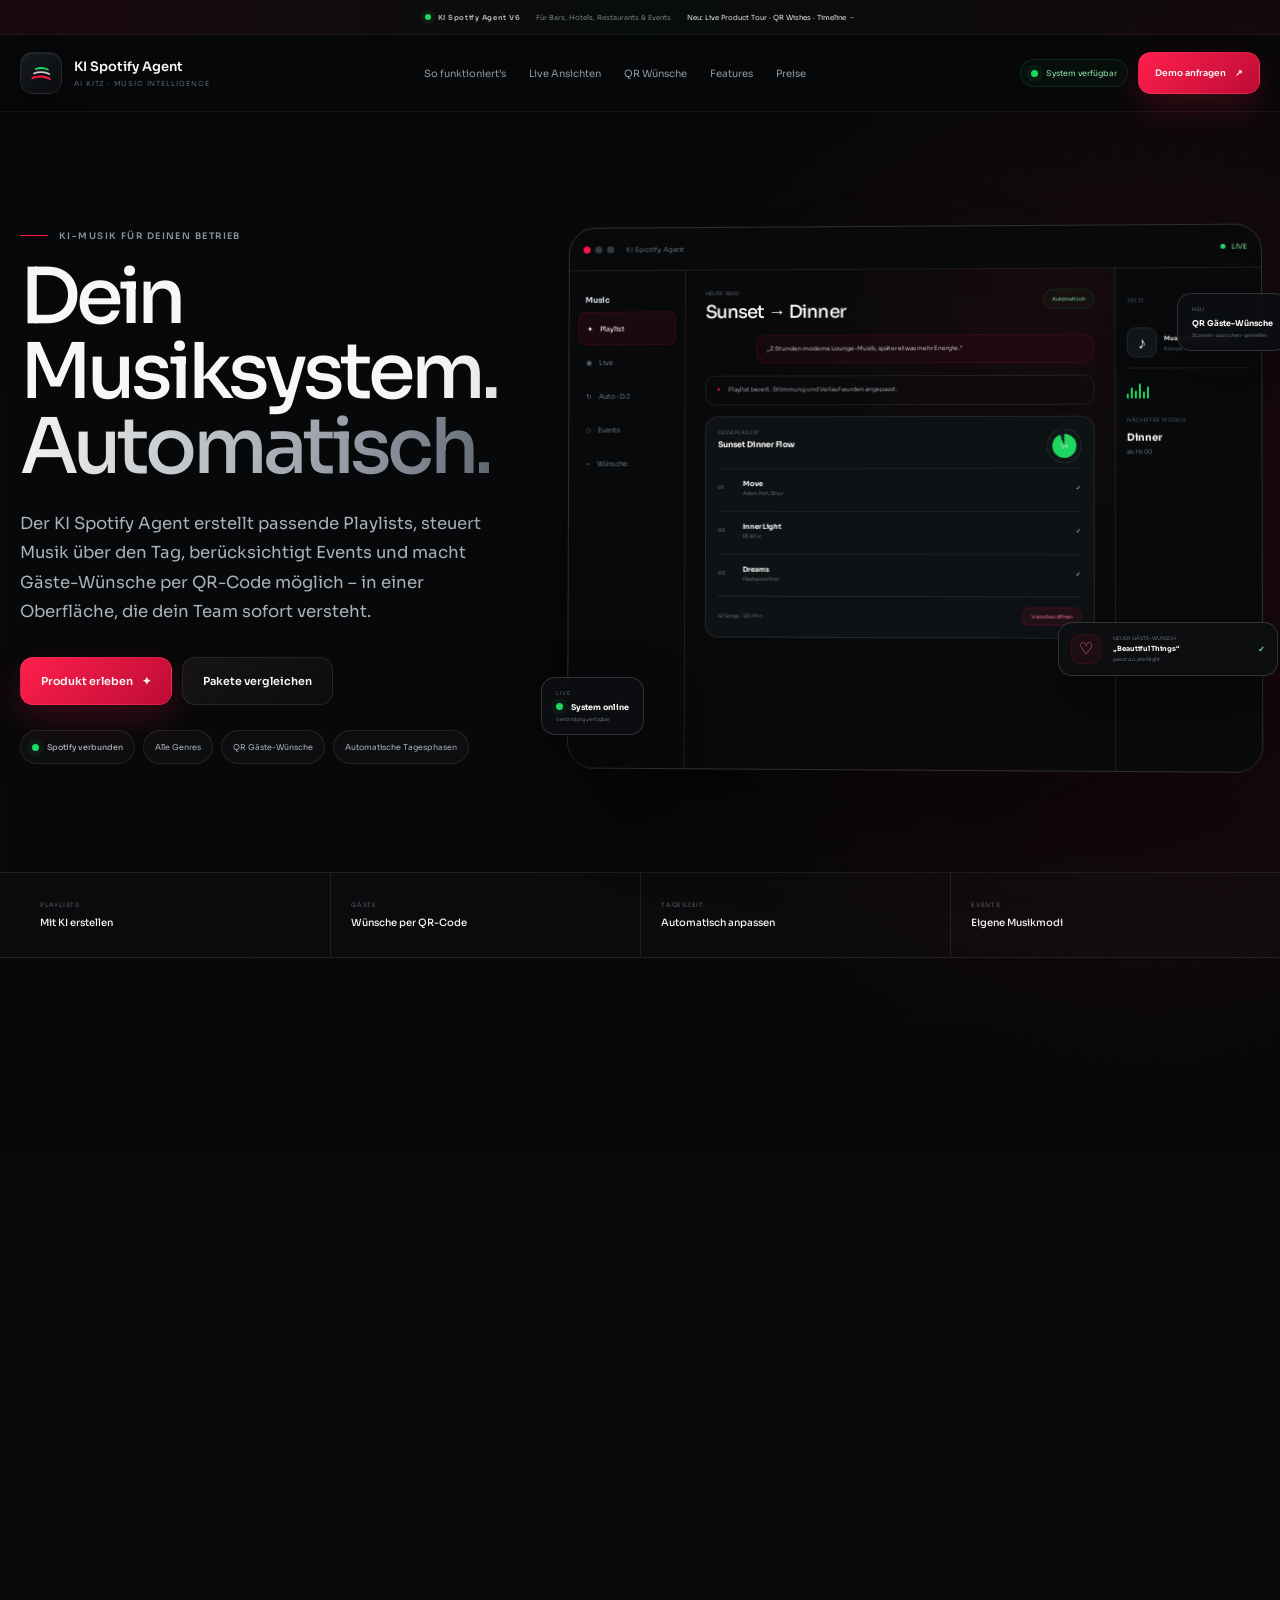
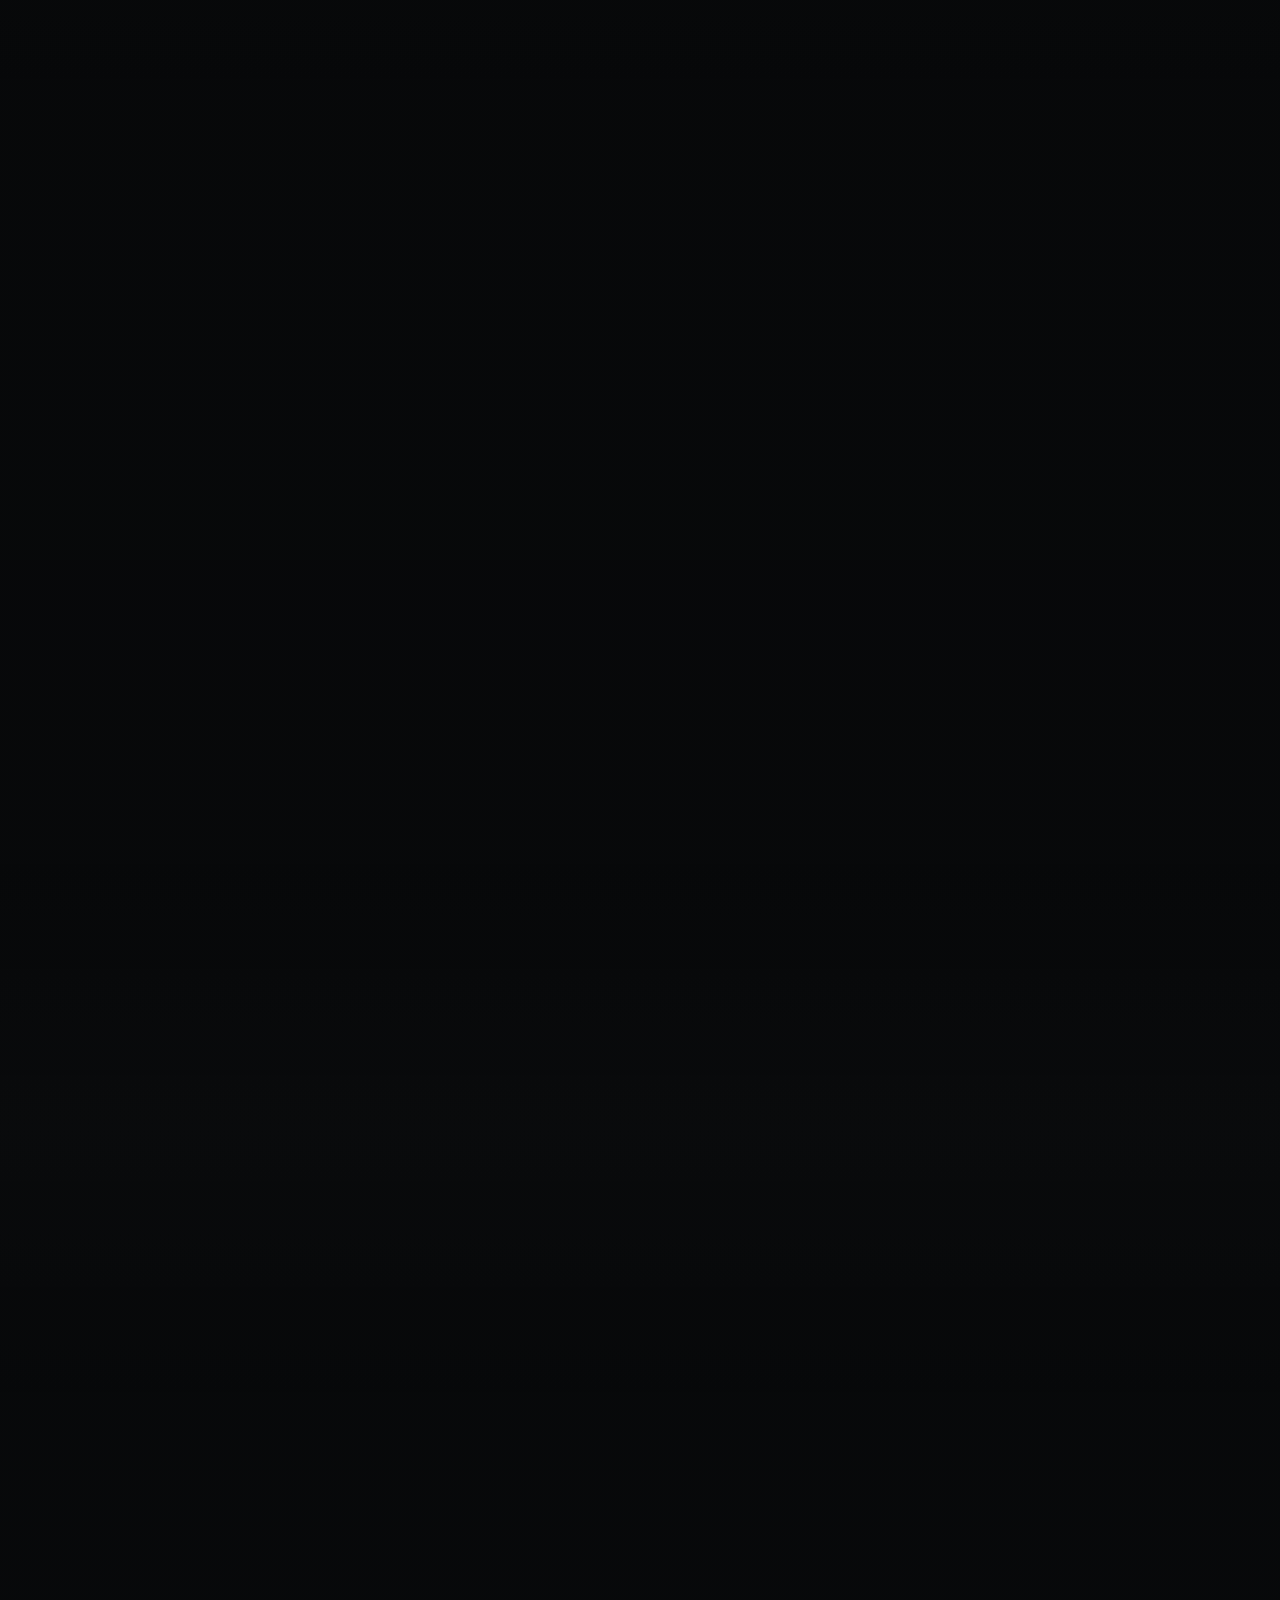
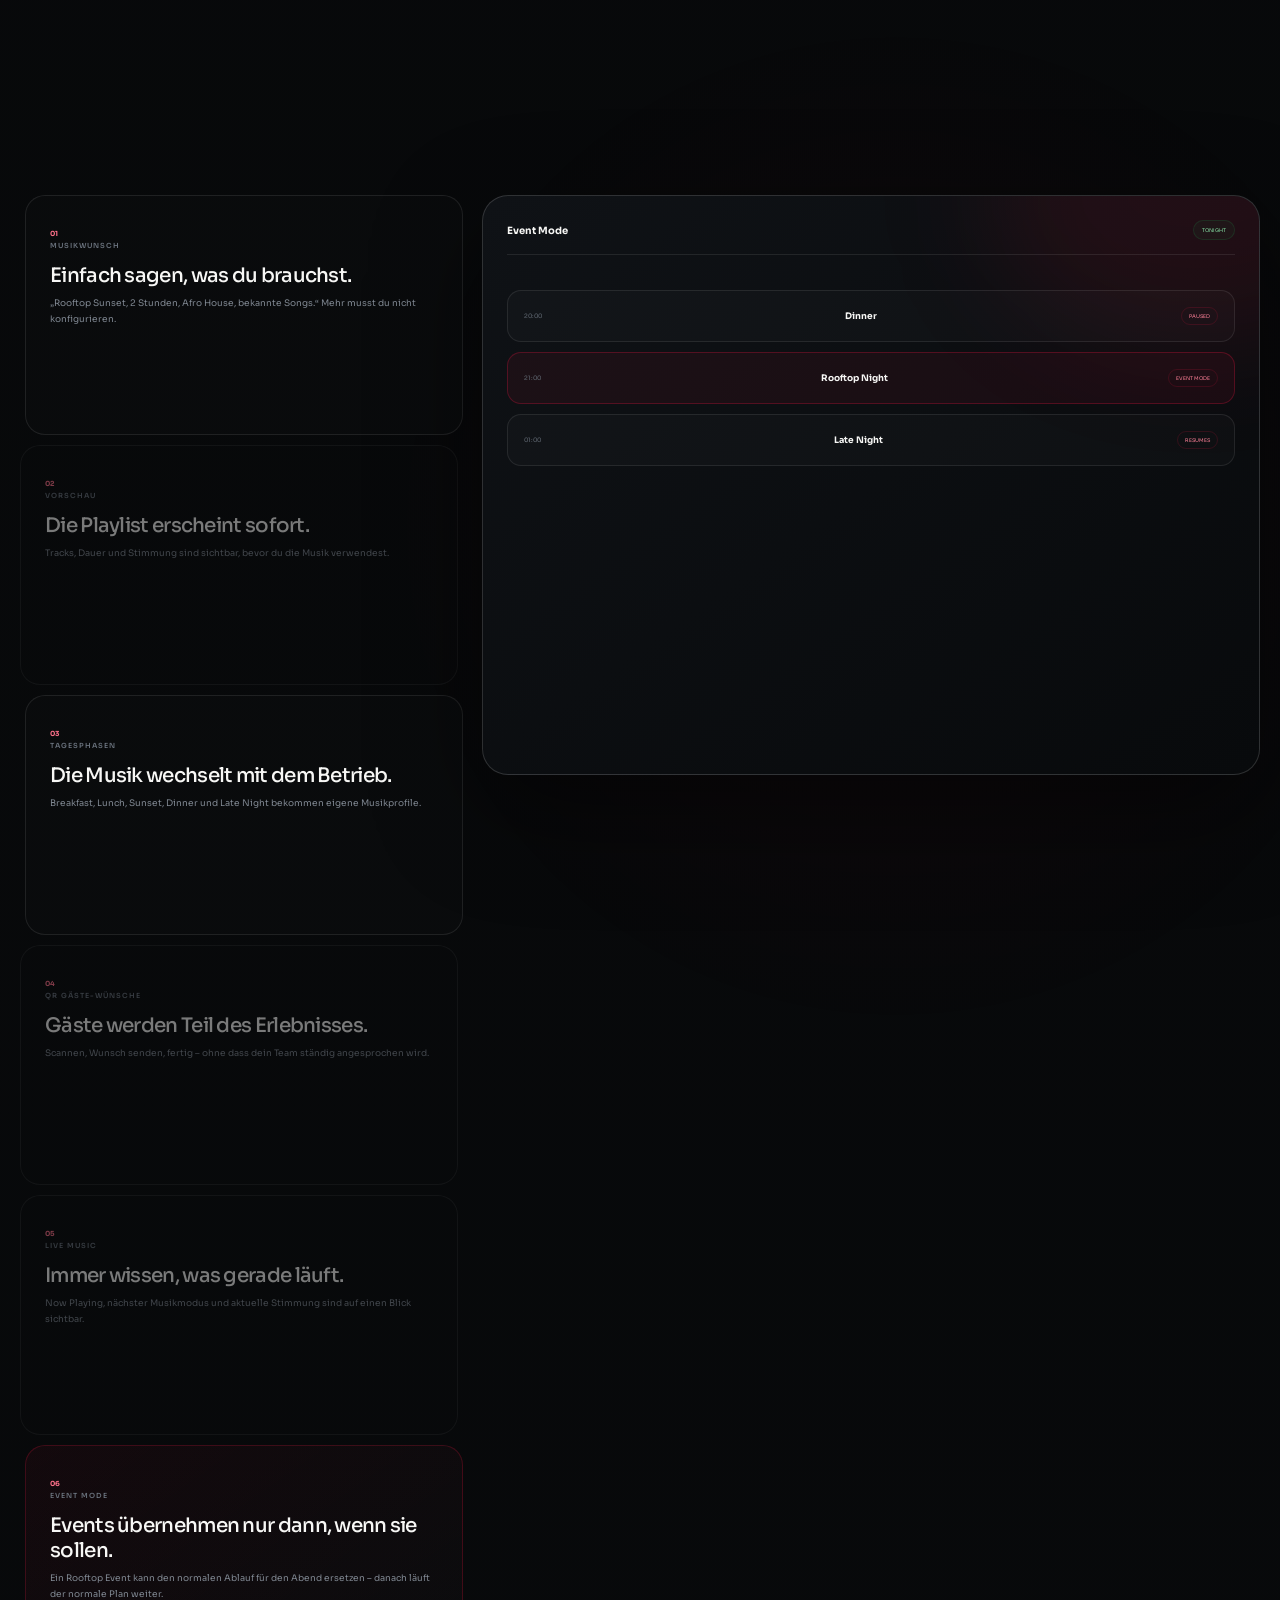
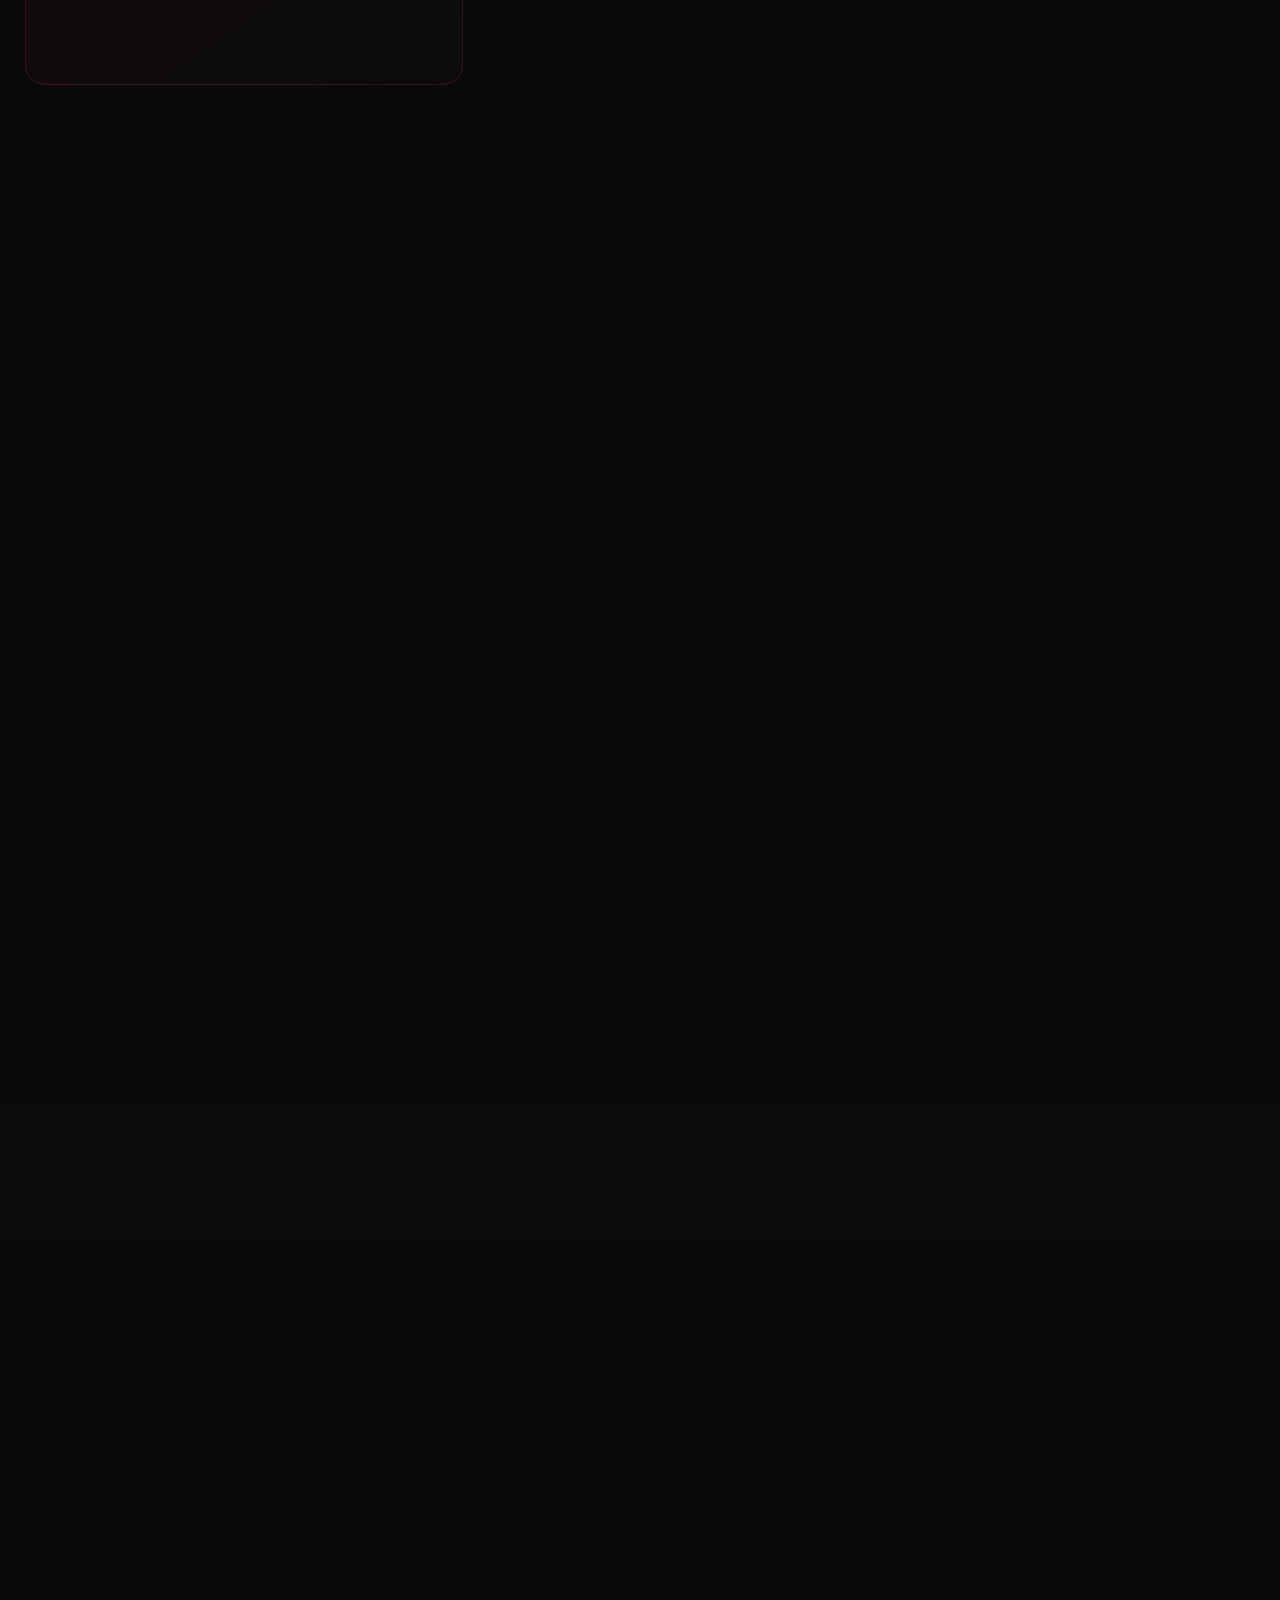
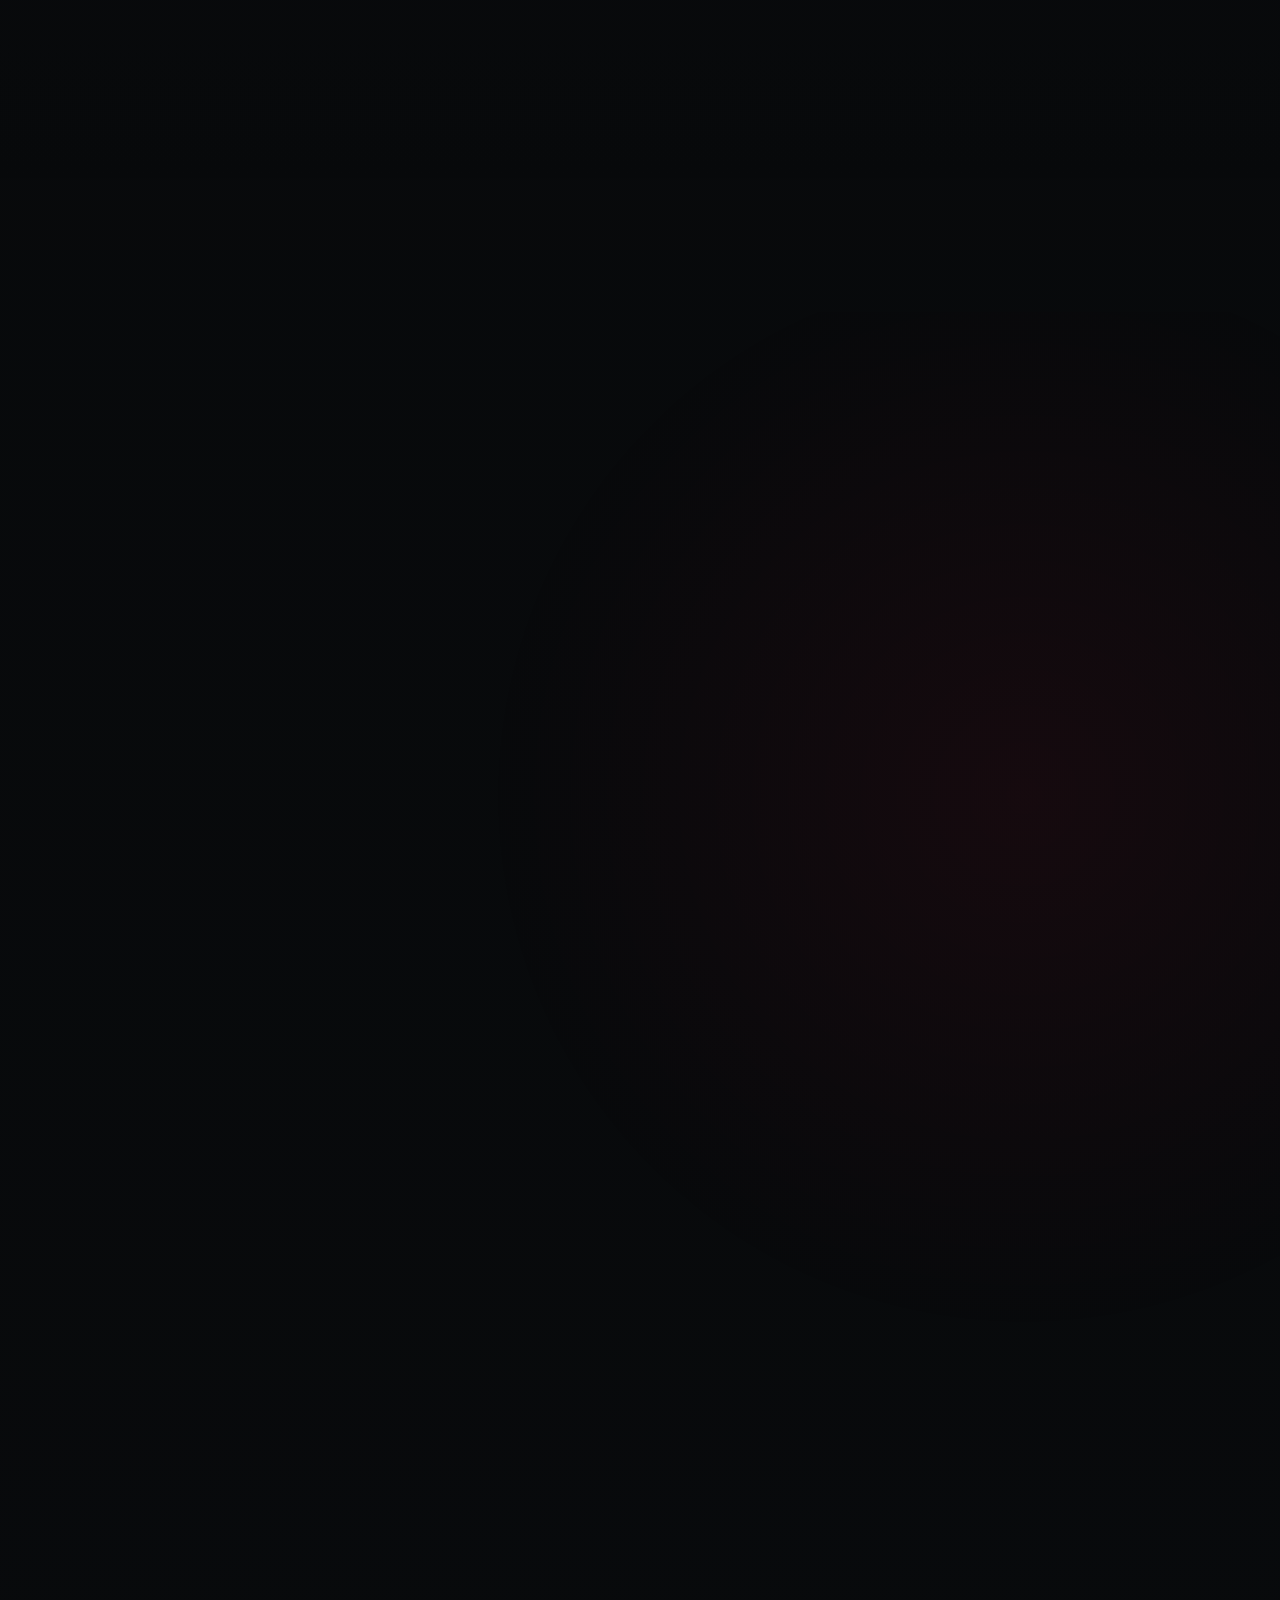
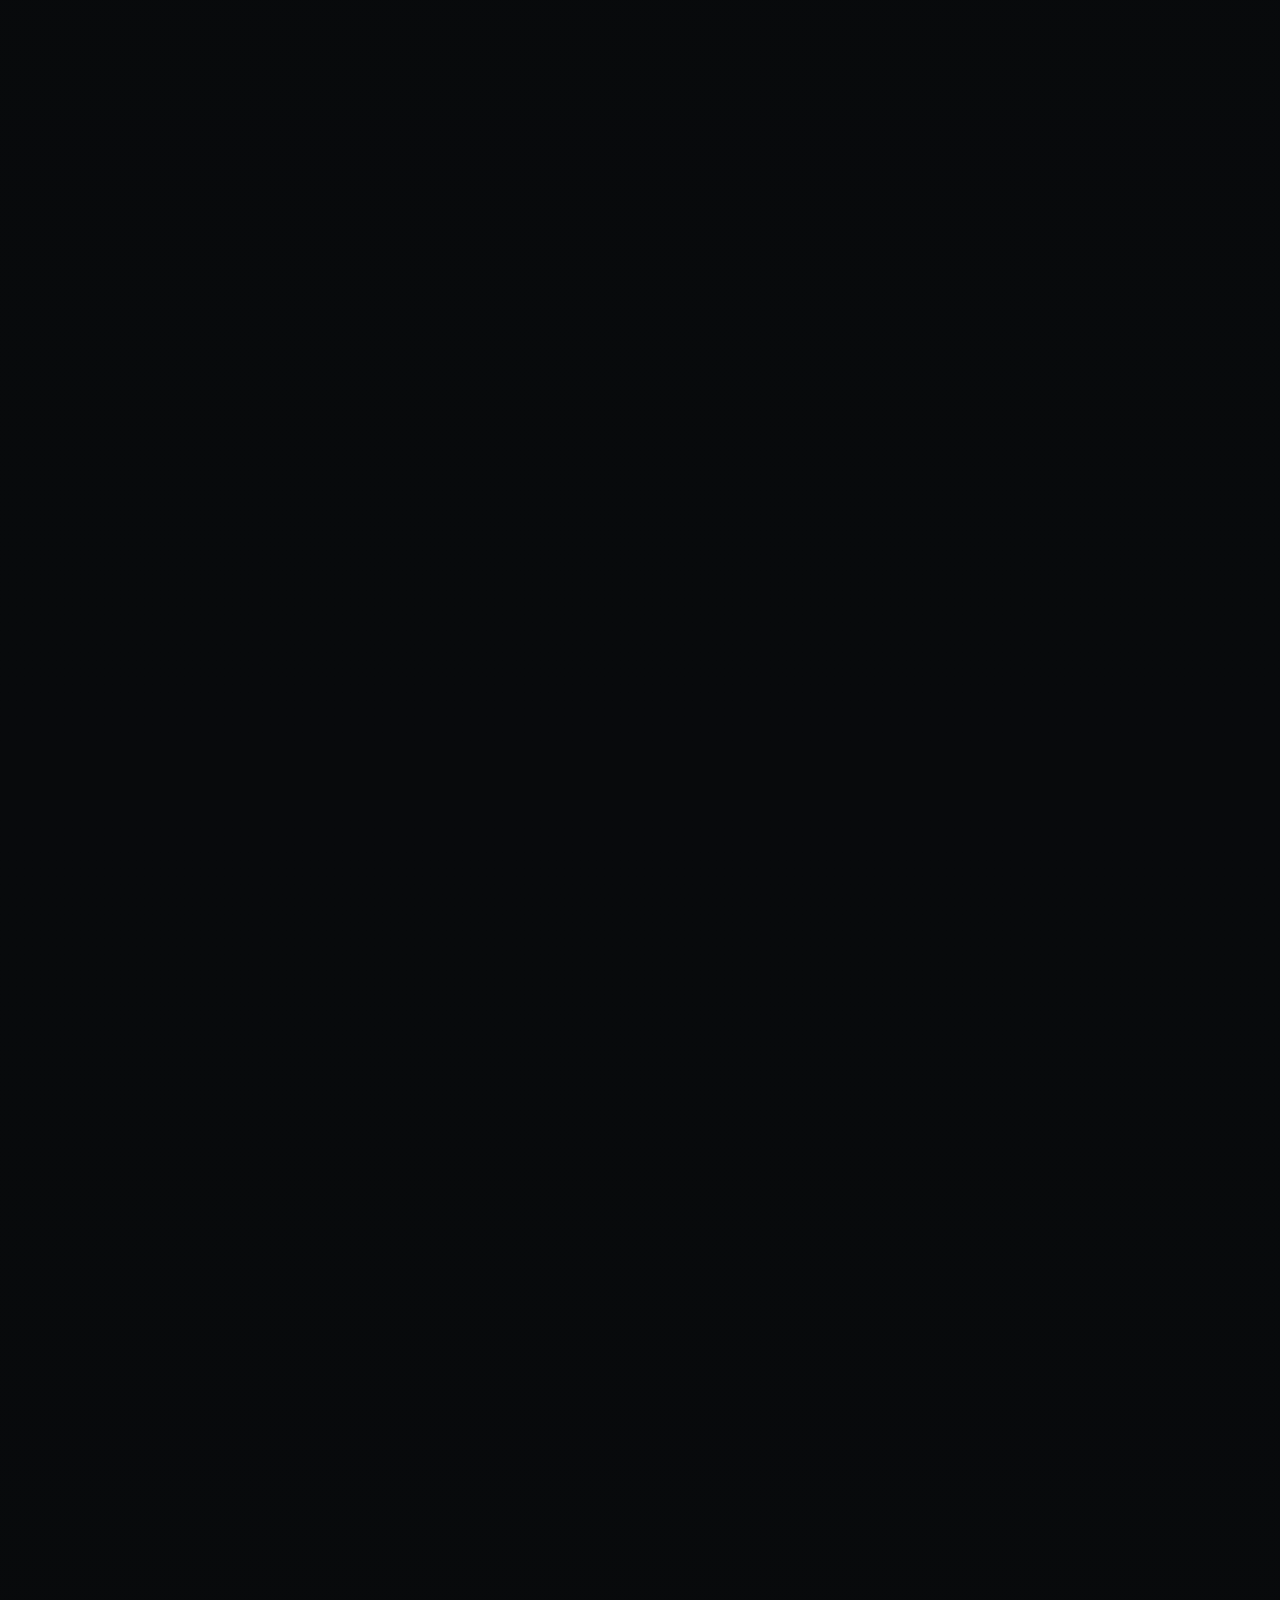
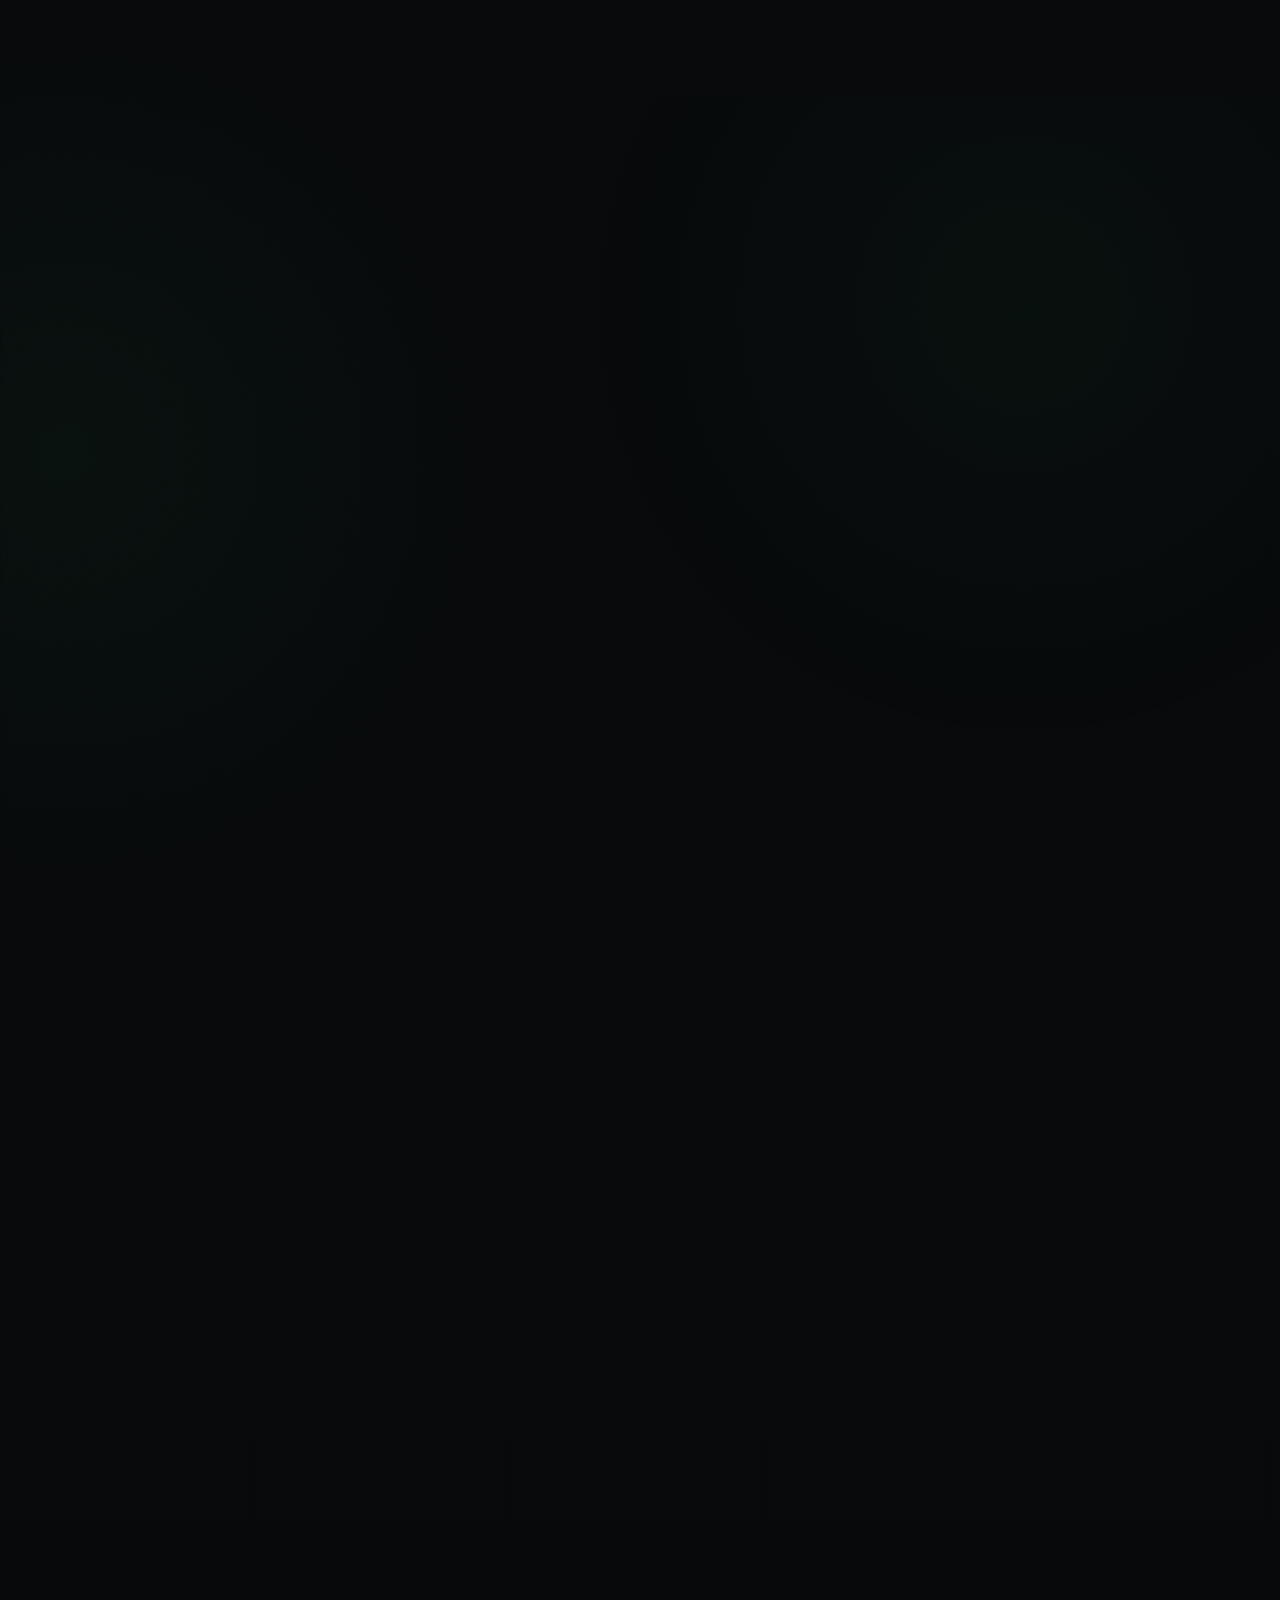
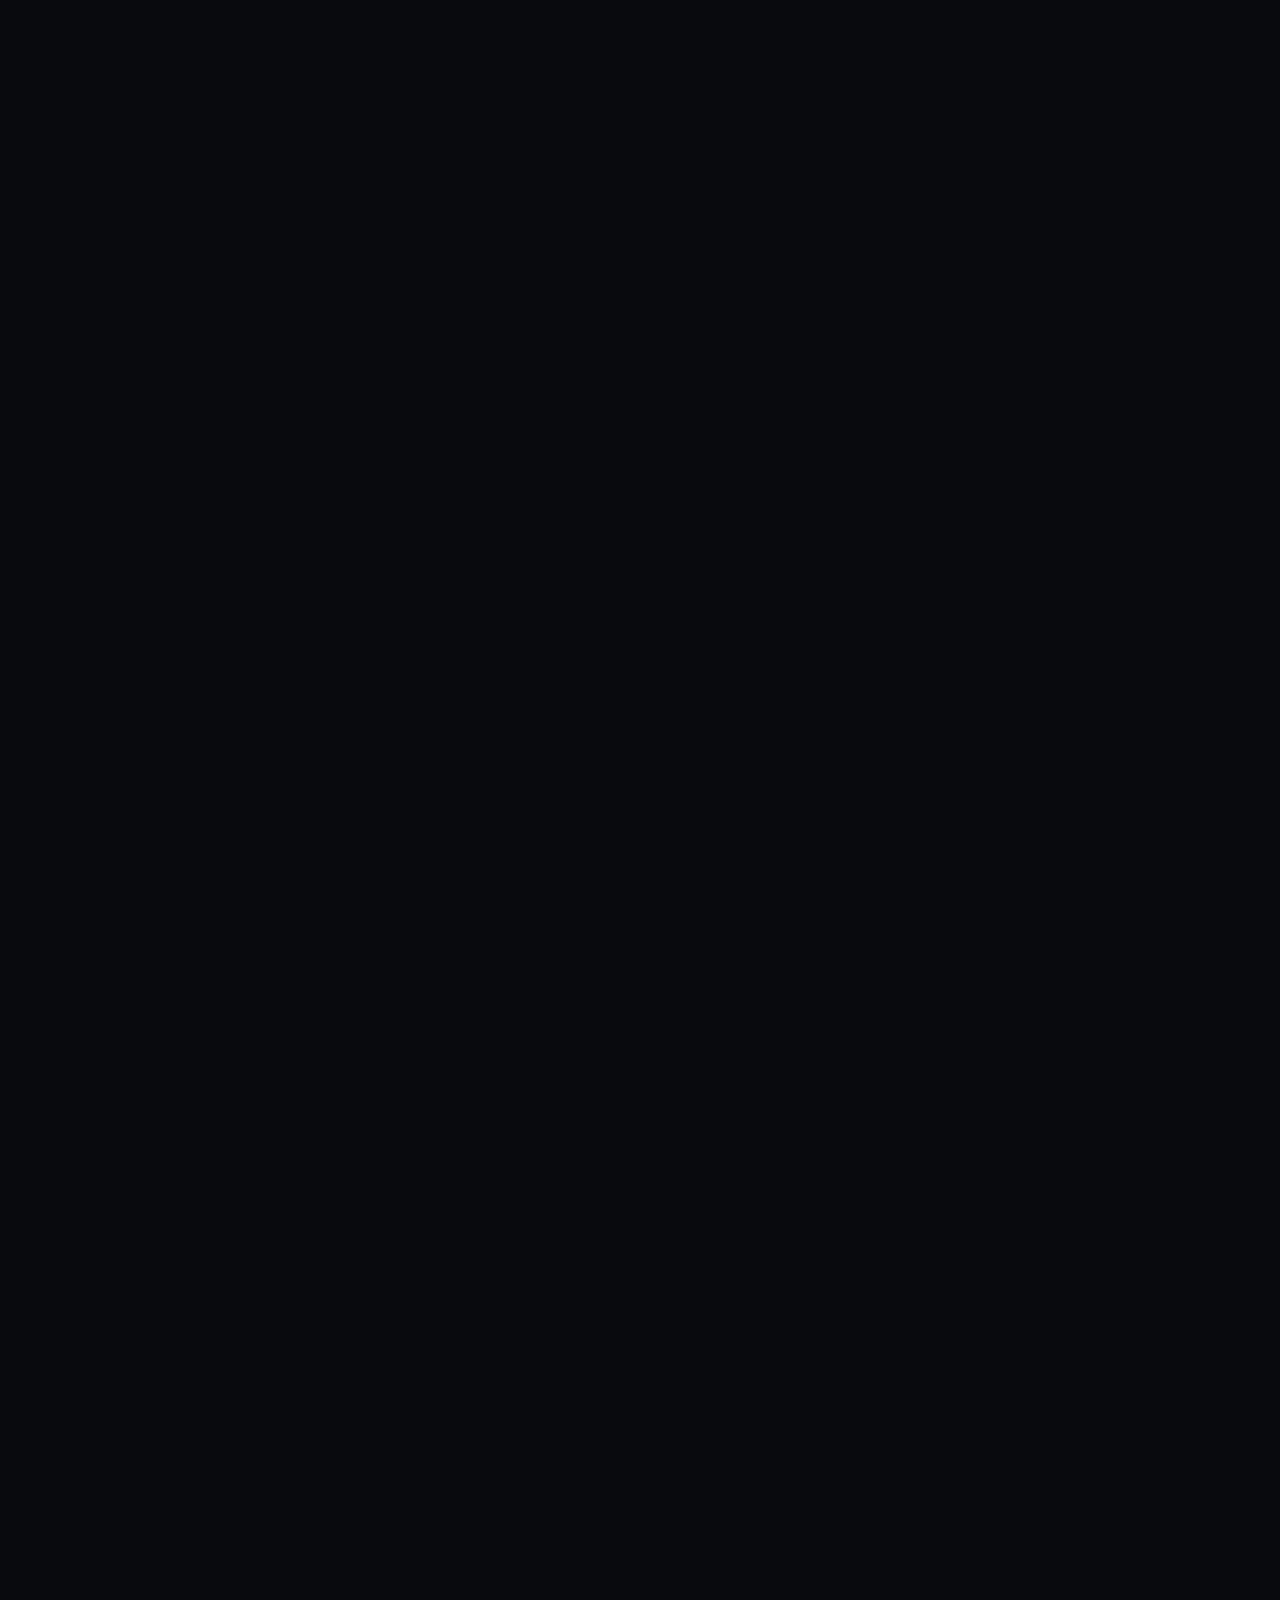
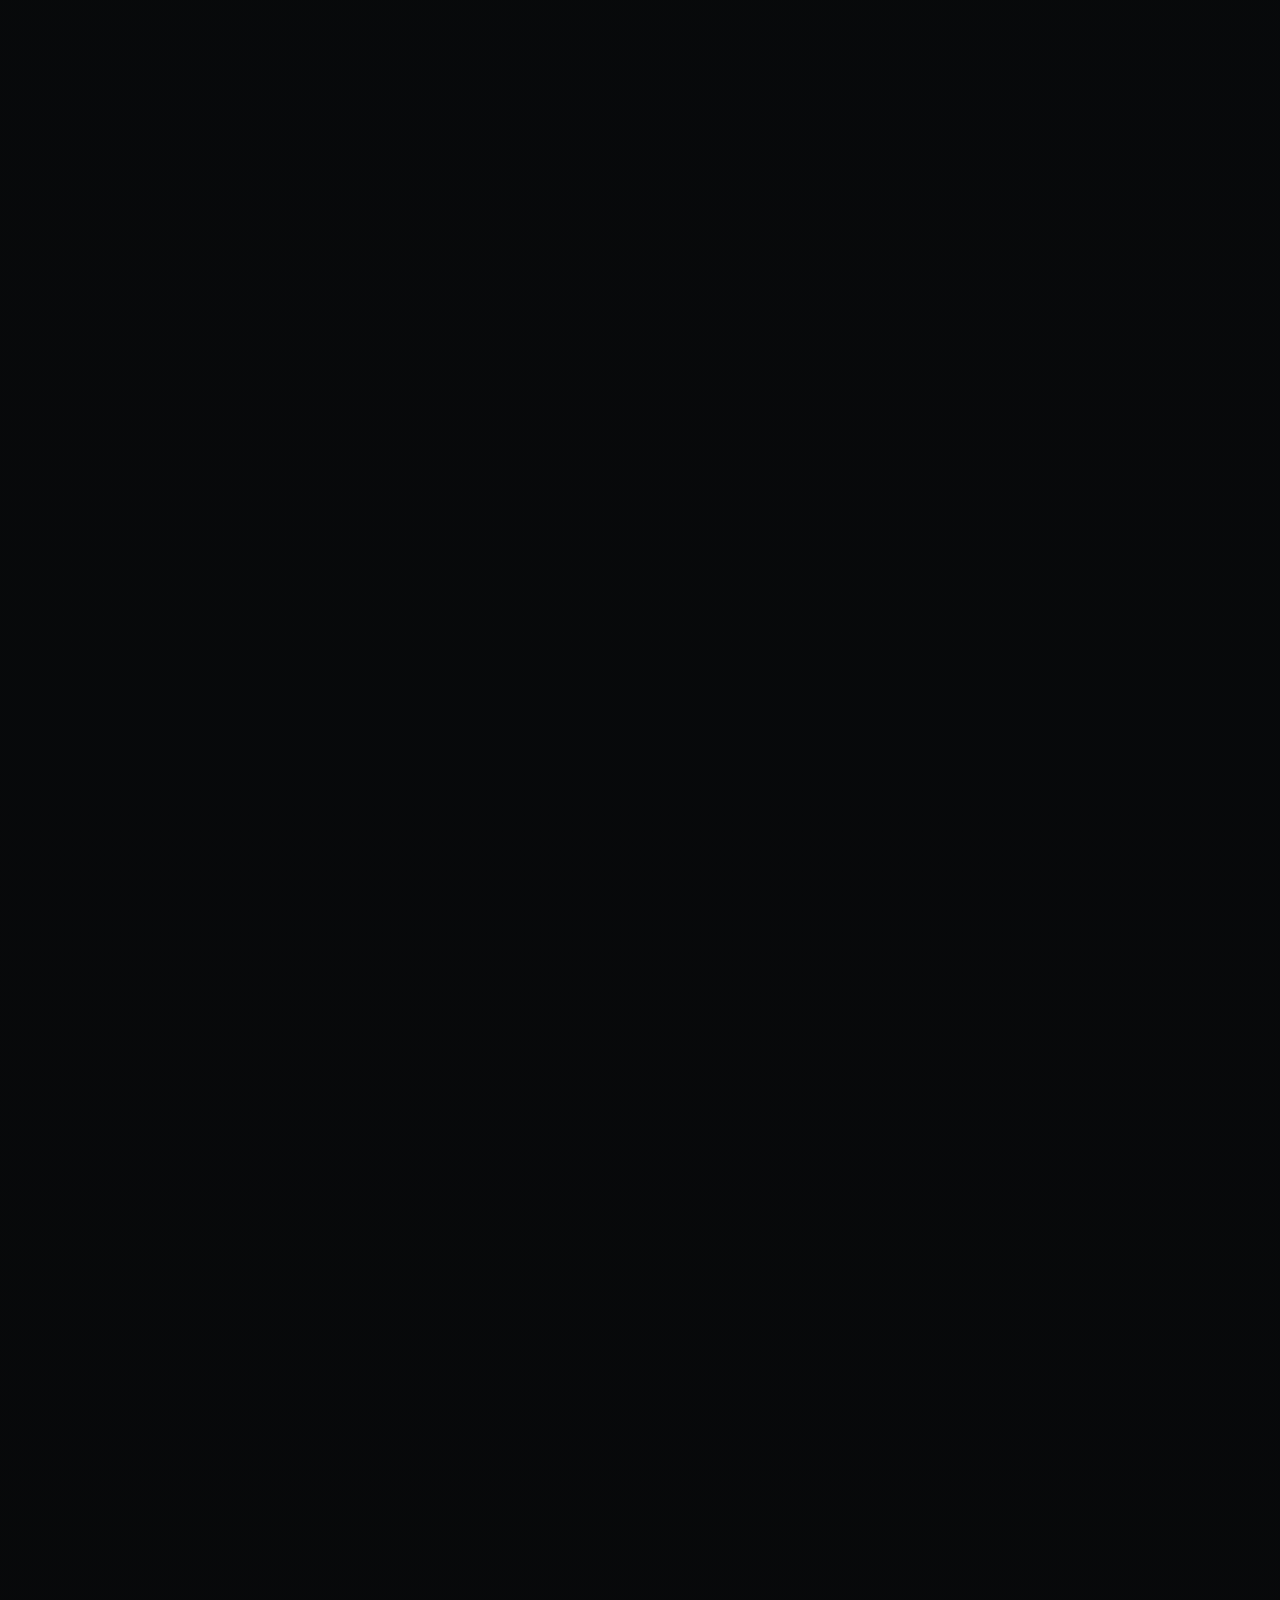
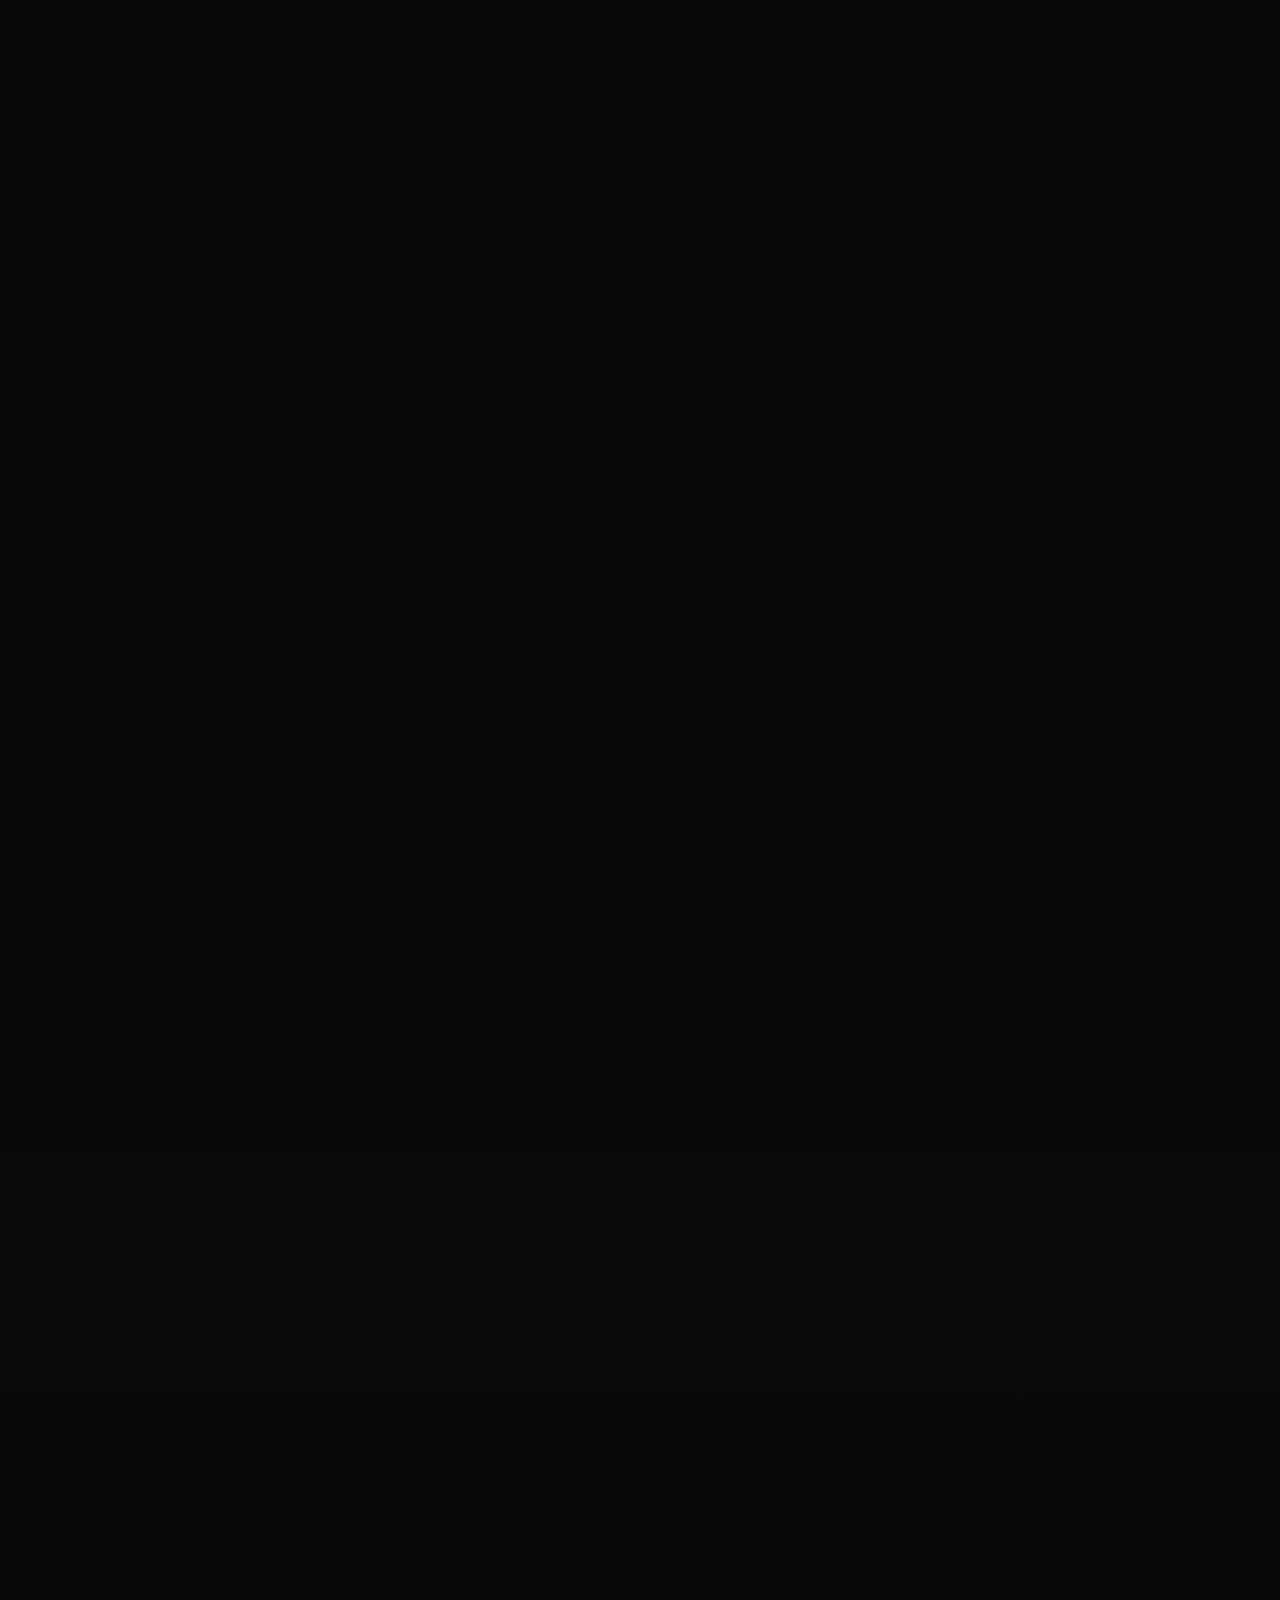
==== index.html @ 6534e0a6 "Polish V6 live preview, accessibility and social metadata" ====
<!doctype html>
<html lang="de">
<head>
  <meta charset="utf-8">
  <meta name="viewport" content="width=device-width, initial-scale=1, viewport-fit=cover">
  <meta name="theme-color" content="#070809">
  <meta name="color-scheme" content="dark">
  <meta name="description" content="KI Spotify Agent von AI Kitz: automatische Playlists, Gäste-Wünsche per QR-Code, Tagesphasen-Musik, Live Music View und Event-Musik für Bars, Hotels, Restaurants und Events.">
  <meta name="robots" content="index,follow,max-image-preview:large">
  <meta name="mobile-web-app-capable" content="yes">
  <meta name="apple-mobile-web-app-capable" content="yes">
  <meta name="apple-mobile-web-app-status-bar-style" content="black-translucent">
  <meta name="apple-mobile-web-app-title" content="KI Spotify">
  <link rel="canonical" href="https://kispotify.kitzlabs.ai/">
  <link rel="manifest" href="/manifest.webmanifest">
  <link rel="icon" href="/icon.svg" type="image/svg+xml">
  <link rel="apple-touch-icon" href="/icon.svg">
  <meta property="og:title" content="KI Spotify Agent · Musik automatisch steuern">
  <meta property="og:description" content="Playlists mit KI, Gäste-Wünsche per QR-Code, Tagesphasen, Events und Live-Musiksteuerung – einfach für deinen Betrieb.">
  <meta property="og:type" content="website">
  <meta property="og:url" content="https://kispotify.kitzlabs.ai/">
  <meta property="og:site_name" content="AI Kitz">
  <meta property="og:locale" content="de_AT">
  <meta property="og:image" content="https://kispotify.kitzlabs.ai/assets/v6/qr-guest-hero.webp">
  <meta property="og:image:width" content="2848">
  <meta property="og:image:height" content="1600">
  <meta property="og:image:alt" content="KI Spotify Agent mit QR Gäste-Wünschen für Hospitality">
  <meta name="twitter:card" content="summary_large_image">
  <meta name="twitter:title" content="KI Spotify Agent · Musik automatisch steuern">
  <meta name="twitter:description" content="Playlists mit KI, QR Gäste-Wünsche, Tagesphasen, Events und Live Music für Hospitality.">
  <meta name="twitter:image" content="https://kispotify.kitzlabs.ai/assets/v6/qr-guest-hero.webp">
  <title>KI Spotify Agent · AI Kitz</title>
  <link rel="preconnect" href="https://fonts.googleapis.com">
  <link rel="preconnect" href="https://fonts.gstatic.com" crossorigin>
  <link href="https://fonts.googleapis.com/css2?family=Sora:wght@300;400;500;600;700&display=swap" rel="stylesheet">
  <link rel="stylesheet" href="/styles.css?v=20260929-v6-3">
  <script type="application/ld+json">
  {
    "@context":"https://schema.org",
    "@type":"SoftwareApplication",
    "name":"KI Spotify Agent",
    "applicationCategory":"MultimediaApplication",
    "operatingSystem":"Web",
    "url":"https://kispotify.kitzlabs.ai/",
    "description":"KI-gestützte Musiklösung mit Playlist-Erstellung, Gäste-Wünschen per QR-Code, Tagesphasen, Events und Live-Musiksteuerung.",
    "creator":{"@type":"Organization","name":"AI Kitz","url":"https://kitzlabs.ai/"}
  }
  </script>
</head>
<body>
  <a class="skip-link" href="#main">Zum Inhalt springen</a>
  <div class="scroll-progress" aria-hidden="true"><span id="scrollProgress"></span></div>
  <div class="page-grid" aria-hidden="true"></div>
  <div class="ambient ambient-red" aria-hidden="true"></div>
  <div class="ambient ambient-green" aria-hidden="true"></div>

  <div class="top-note">
    <div class="container top-note-inner">
      <span><i></i> KI Spotify Agent V6</span>
      <p>Für Bars, Hotels, Restaurants & Events</p>
      <a href="#qr">Neu: Live Product Tour · QR Wishes · Timeline →</a>
    </div>
  </div>

  <header class="site-header" id="top">
    <div class="container nav-shell">
      <a class="brand" href="#top" aria-label="KI Spotify Agent Start">
        <span class="brand-icon" aria-hidden="true">
          <svg viewBox="0 0 36 36" fill="none">
            <path d="M6 24c6.7-3.2 16.8-2.6 23.1 1.1" stroke="#ff1744" stroke-width="2.8" stroke-linecap="round"/>
            <path d="M8 18c6.1-2.7 14.8-2.3 20.4.7" stroke="#f7f7f5" stroke-opacity=".8" stroke-width="2.4" stroke-linecap="round"/>
            <path d="M10.4 12c5.1-1.8 11.7-1.4 16 0.7" stroke="#1ed760" stroke-width="2.4" stroke-linecap="round"/>
          </svg>
        </span>
        <span class="brand-copy"><strong>KI Spotify Agent</strong><small>AI KITZ · MUSIC INTELLIGENCE</small></span>
      </a>

      <nav class="desktop-nav" aria-label="Hauptnavigation">
        <a href="#how">So funktioniert’s</a>
        <a href="#views">Live Ansichten</a>
        <a href="#qr">QR Wünsche</a>
        <a href="#features">Features</a>
        <a href="#plans">Preise</a>
      </nav>

      <div class="nav-actions">
        <span class="nav-status"><i></i><span id="systemStatus">System online</span></span>
        <a class="btn btn-primary btn-small" href="#contact">Demo anfragen <span>↗</span></a>
        <button class="menu-toggle" type="button" aria-expanded="false" aria-controls="mobileNav" aria-label="Navigation öffnen"><span></span><span></span></button>
      </div>
    </div>
    <div class="mobile-nav" id="mobileNav">
      <div class="container mobile-nav-inner">
        <a href="#how">So funktioniert’s</a>
        <a href="#views">Live Ansichten</a>
        <a href="#qr">QR Wünsche</a>
        <a href="#features">Features</a>
        <a href="#plans">Preise</a>
        <a href="#contact">Demo anfragen</a>
      </div>
    </div>
  </header>

  <main id="main">
    <section class="hero section">
      <div class="container hero-grid">
        <div class="hero-copy">
          <div class="kicker"><span></span> KI-MUSIK FÜR DEINEN BETRIEB</div>
          <h1>Dein Musiksystem.<br><em>Automatisch.</em></h1>
          <p class="hero-lead">Der KI Spotify Agent erstellt passende Playlists, steuert Musik über den Tag, berücksichtigt Events und macht Gäste-Wünsche per QR-Code möglich – in einer Oberfläche, die dein Team sofort versteht.</p>

          <div class="hero-actions">
            <a class="btn btn-primary" href="#views">Produkt erleben <span>✦</span></a>
            <a class="btn btn-secondary" href="#plans">Pakete vergleichen</a>
          </div>

          <div class="hero-proof">
            <span><i class="status-dot"></i><b>Spotify verbunden</b></span>
            <span>Alle Genres</span>
            <span>QR Gäste-Wünsche</span>
            <span>Automatische Tagesphasen</span>
          </div>
        </div>

        <div class="hero-product">
          <div class="product-aura"></div>
          <div class="hero-screen">
            <div class="hero-screen-bar">
              <div class="window-dots"><i></i><i></i><i></i></div>
              <span>KI Spotify Agent</span>
              <span class="screen-live"><i></i> LIVE</span>
            </div>
            <div class="hero-screen-body">
              <aside class="hero-menu">
                <strong>Music</strong>
                <button class="active" type="button">✦ <span>Playlist</span></button>
                <button type="button">◉ <span>Live</span></button>
                <button type="button">↻ <span>Auto-DJ</span></button>
                <button type="button">◇ <span>Events</span></button>
                <button type="button">⌁ <span>Wünsche</span></button>
              </aside>
              <div class="hero-main">
                <div class="hero-main-head"><div><small>HEUTE · 18:00</small><h2>Sunset → Dinner</h2></div><span>Automatisch</span></div>
                <div class="mini-prompt">„2 Stunden moderne Lounge-Musik, später etwas mehr Energie.“</div>
                <div class="mini-ai"><i>✦</i><span>Playlist bereit. Stimmung und Verlauf wurden angepasst.</span></div>
                <div class="hero-playlist">
                  <div class="playlist-head"><div><small>DEINE PLAYLIST</small><strong>Sunset Dinner Flow</strong></div><em>94</em></div>
                  <div class="track-row"><b>01</b><div><strong>Move</strong><small>Adam Port, Stryv</small></div><span>✓</span></div>
                  <div class="track-row"><b>02</b><div><strong>Inner Light</strong><small>Eli & Fur</small></div><span>✓</span></div>
                  <div class="track-row"><b>03</b><div><strong>Dreams</strong><small>Fleetwood Mac</small></div><span>✓</span></div>
                  <div class="playlist-foot"><span>42 Songs · 120 Min</span><button type="button">Vorschau öffnen</button></div>
                </div>
              </div>
              <aside class="hero-side">
                <small>JETZT</small>
                <div class="now-card"><i>♪</i><div><strong>Music Sounds Better</strong><span>Rampa</span></div></div>
                <div class="eq"><i></i><i></i><i></i><i></i><i></i><i></i></div>
                <div class="side-label">NÄCHSTER MODUS</div>
                <strong class="next-mode">Dinner</strong>
                <span class="next-time">ab 19:00</span>
              </aside>
            </div>
          </div>

          <div class="float-card float-qr"><span>NEU</span><strong>QR Gäste-Wünsche</strong><small>Scannen · wünschen · genießen</small></div>
          <div class="float-card float-status"><span>LIVE</span><strong><i class="status-dot"></i> System online</strong><small id="heroLatency">Verbindung wird geprüft …</small></div><div class="guest-toast" id="guestToast"><i>♡</i><div><small>NEUER GÄSTE-WUNSCH</small><strong>„Beautiful Things“</strong><span>passt zu Late Night</span></div><b>✓</b></div>
        </div>
      </div>
    </section>

    <section class="trust-strip">
      <div class="container trust-grid">
        <div><span>PLAYLISTS</span><strong>Mit KI erstellen</strong></div>
        <div><span>GÄSTE</span><strong>Wünsche per QR-Code</strong></div>
        <div><span>TAGESZEIT</span><strong>Automatisch anpassen</strong></div>
        <div><span>EVENTS</span><strong>Eigene Musikmodi</strong></div>
      </div>
    </section>


    <section class="section venue-section" id="venue">
      <div class="container">
        <div class="section-heading reveal">
          <div><div class="kicker"><span></span> DEIN BETRIEB · DEIN FLOW</div><h2>Wähle deinen Einsatz. Sieh sofort, wie es funktioniert.</h2></div>
          <p>Jeder Betrieb braucht eine andere Musiklogik. Klicke auf deinen Bereich – die Live-Ansicht passt sich direkt an.</p>
        </div>
        <div class="venue-shell reveal">
          <div class="venue-options" role="tablist" aria-label="Betriebsart wählen">
            <button class="venue-option active" type="button" data-venue="bar"><i>🍸</i><span><strong>Bar & Lounge</strong><small>Sunset → Dinner → Late Night</small></span></button>
            <button class="venue-option" type="button" data-venue="hotel"><i>◆</i><span><strong>Hotel</strong><small>Breakfast → Lobby → Spa → Rooftop</small></span></button>
            <button class="venue-option" type="button" data-venue="restaurant"><i>◇</i><span><strong>Restaurant</strong><small>Lunch → Aperitif → Dinner</small></span></button>
            <button class="venue-option" type="button" data-venue="event"><i>✦</i><span><strong>Event</strong><small>Warm-up → Main → Peak → Closing</small></span></button>
          </div>
          <div class="venue-preview">
            <div class="venue-preview-top"><div><span class="eyebrow" id="venueEyebrow">BAR & LOUNGE</span><h3 id="venueTitle">Von Sunset bis Late Night – ohne Playlist-Wechsel.</h3></div><span class="venue-status"><i></i> AUTOMATISCH</span></div>
            <p id="venueText">Der Agent wechselt die Musik passend zu Tageszeit, Gäste-Stimmung und Event.</p>
            <div class="venue-flow" id="venueFlow"></div>
            <div class="venue-now"><span>JETZT AKTIV</span><strong id="venueNow">Sunset · Chill House</strong><em id="venueNext">Dinner ab 20:00</em></div>
          </div>
        </div>
      </div>
    </section>

    <section class="section audience-section">
      <div class="container">
        <div class="section-heading reveal">
          <div><div class="kicker"><span></span> FÜR MODERNE BETRIEBE</div><h2>Musik, die zu deinem Konzept passt.</h2></div>
          <p>Egal ob Lounge, Frühstück, Dinner, Rooftop oder Event: Du definierst die Richtung. Der KI Spotify Agent kümmert sich um den Rest.</p>
        </div>

        <div class="audience-grid">
          <article class="audience-card reveal"><i>🍸</i><span>BAR & LOUNGE</span><h3>Von Sunset bis Late Night</h3><p>Musik passt sich automatisch an Uhrzeit, Stimmung und Event an.</p></article>
          <article class="audience-card reveal" data-delay="60"><i>◆</i><span>HOTEL</span><h3>Lobby, Frühstück, Spa & Rooftop</h3><p>Unterschiedliche Musikprofile für verschiedene Bereiche und Tageszeiten.</p></article>
          <article class="audience-card reveal" data-delay="120"><i>◇</i><span>RESTAURANT</span><h3>Lunch und Dinner ohne Playlist-Stress</h3><p>Konstante Qualität und passende Stimmung, ohne laufend neue Musik zu suchen.</p></article>
          <article class="audience-card reveal" data-delay="180"><i>✦</i><span>EVENT</span><h3>Für jeden Anlass vorbereitet</h3><p>Eigene Musikmodi für Specials, Themenabende, Brunch oder Party.</p></article>
        </div>
      </div>
    </section>

    <section class="section how-section" id="how">
      <div class="container">
        <div class="section-heading reveal">
          <div><div class="kicker"><span></span> SO FUNKTIONIERT’S</div><h2>Drei Schritte. Fertig.</h2></div>
          <p>Keine komplizierte Bedienung. Du sagst, was du brauchst – der Agent macht daraus eine passende Musiklösung.</p>
        </div>

        <div class="how-grid">
          <article class="how-card reveal"><b>01</b><div class="how-icon">⌨</div><h3>Wunsch eingeben</h3><p>Zum Beispiel: „Dinner-Musik für 3 Stunden, modern, bekannt und nicht zu laut.“</p></article>
          <article class="how-card reveal" data-delay="70"><b>02</b><div class="how-icon">✦</div><h3>KI erstellt die Vorschau</h3><p>Der Agent stellt eine passende Playlist zusammen und zeigt dir das Ergebnis sofort.</p></article>
          <article class="how-card reveal" data-delay="140"><b>03</b><div class="how-icon">▶</div><h3>Abspielen oder automatisieren</h3><p>Playlist freigeben oder für Tageszeiten, Events und wiederkehrende Abläufe nutzen.</p></article>
        </div>
      </div>
    </section>


    <section class="section product-tour-section" id="tour">
      <div class="container">
        <div class="section-heading reveal">
          <div><div class="kicker"><span></span> INTERAKTIVE PRODUCT TOUR</div><h2>Scrolle durch den kompletten Musik-Workflow.</h2></div>
          <p>Links siehst du, was im Alltag passiert. Rechts bleibt das Produktfenster sichtbar und verändert sich Schritt für Schritt.</p>
        </div>
        <div class="product-story">
          <div class="story-steps">
            <article class="story-step active" data-story="prompt"><b>01</b><span class="eyebrow">MUSIKWUNSCH</span><h3>Einfach sagen, was du brauchst.</h3><p>„Rooftop Sunset, 2 Stunden, Afro House, bekannte Songs.“ Mehr musst du nicht konfigurieren.</p></article>
            <article class="story-step" data-story="preview"><b>02</b><span class="eyebrow">VORSCHAU</span><h3>Die Playlist erscheint sofort.</h3><p>Tracks, Dauer und Stimmung sind sichtbar, bevor du die Musik verwendest.</p></article>
            <article class="story-step" data-story="dayparts"><b>03</b><span class="eyebrow">TAGESPHASEN</span><h3>Die Musik wechselt mit dem Betrieb.</h3><p>Breakfast, Lunch, Sunset, Dinner und Late Night bekommen eigene Musikprofile.</p></article>
            <article class="story-step" data-story="guest"><b>04</b><span class="eyebrow">QR GÄSTE-WÜNSCHE</span><h3>Gäste werden Teil des Erlebnisses.</h3><p>Scannen, Wunsch senden, fertig – ohne dass dein Team ständig angesprochen wird.</p></article>
            <article class="story-step" data-story="live"><b>05</b><span class="eyebrow">LIVE MUSIC</span><h3>Immer wissen, was gerade läuft.</h3><p>Now Playing, nächster Musikmodus und aktuelle Stimmung sind auf einen Blick sichtbar.</p></article>
            <article class="story-step" data-story="event"><b>06</b><span class="eyebrow">EVENT MODE</span><h3>Events übernehmen nur dann, wenn sie sollen.</h3><p>Ein Rooftop Event kann den normalen Ablauf für den Abend ersetzen – danach läuft der normale Plan weiter.</p></article>
          </div>
          <div class="story-stage">
            <div class="story-window" id="storyWindow"></div>
          </div>
        </div>
      </div>
    </section>

    <section class="section views-section" id="views">
      <div class="container">
        <div class="section-heading reveal">
          <div><div class="kicker"><span></span> LIVE ANSICHTEN</div><h2>So sieht dein Musiksystem im Alltag aus.</h2></div>
          <p>Nur das, was du wirklich brauchst: Playlists, aktuelle Musik, Gäste-Wünsche und Tagesphasen – klar und einfach.</p>
        </div>

        <div class="view-tabs reveal" role="tablist">
          <button class="view-tab active" data-view="playlist" type="button">Playlist</button>
          <button class="view-tab" data-view="live" type="button">Live Music</button>
          <button class="view-tab" data-view="dayparts" type="button">Tagesphasen</button>
          <button class="view-tab" data-view="requests" type="button">Gäste-Wünsche</button>
        </div>

        <div class="view-stage reveal">
          <div class="view-copy">
            <span class="eyebrow" id="viewEyebrow">PLAYLIST</span>
            <h3 id="viewTitle">Deine Musik – sofort als klare Vorschau.</h3>
            <p id="viewText">Du siehst Name, Dauer, Stimmung und Tracks, bevor du die Playlist verwendest.</p>
            <ul id="viewBenefits"></ul>
          </div>
          <div class="view-screen" id="viewScreen"></div>
        </div>
      </div>
    </section>


    <section class="section popular-section" id="popular">
      <div class="container">
        <div class="section-heading reveal">
          <div><div class="kicker"><span></span> BESONDERS BELIEBT</div><h2>Drei Features, die im Betrieb sofort auffallen.</h2></div>
          <p>Große Wirkung, leicht verständlich: Gäste einbinden, Tagesabläufe automatisieren und Events sauber steuern.</p>
        </div>
        <div class="popular-grid">
          <article class="popular-card popular-qr reveal">
            <div class="popular-top"><span>HOSPITALITY FAVORITE</span><i>⌁</i></div>
            <h3>Gäste-Wünsche per QR-Code</h3><p>Moderner Service ohne zusätzliche Arbeit für dein Team.</p>
            <div class="popular-mini"><div class="scan-line"></div><b>QR</b><span>Scan → Wunsch → Stimmung</span></div>
            <button type="button" class="text-button feature-open" data-feature="qr">Feature ansehen →</button>
          </article>
          <article class="popular-card popular-daypart reveal" data-delay="60">
            <div class="popular-top"><span>MOST AUTOMATED</span><i>↻</i></div>
            <h3>Musik nach Tageszeit</h3><p>Die richtige Energie zur richtigen Uhrzeit – automatisch.</p>
            <div class="popular-timeline"><i></i><i></i><i class="active"></i><i></i><i></i></div>
            <button type="button" class="text-button feature-open" data-feature="dayparts">Feature ansehen →</button>
          </article>
          <article class="popular-card popular-event reveal" data-delay="120">
            <div class="popular-top"><span>BARS & VENUES</span><i>◇</i></div>
            <h3>Event Mode</h3><p>Special Nights und Events bekommen temporär ihren eigenen Musikflow.</p>
            <div class="event-chip"><span>SA · 21:00</span><strong>Rooftop Night</strong><em>EVENT MODE</em></div>
            <button type="button" class="text-button feature-open" data-feature="event">Feature ansehen →</button>
          </article>
        </div>
      </div>
    </section>

    <section class="section qr-section" id="qr">
      <div class="container">
        <div class="section-heading reveal">
          <div><div class="kicker"><span></span> NEU · QR GÄSTE-WÜNSCHE</div><h2>Gäste wünschen Musik. Ohne Stress für dein Team.</h2></div>
          <p>Ein QR-Code am Tisch oder an der Bar reicht. Der Gast scannt, wählt Stimmung oder Song und sendet seinen Wunsch direkt über eine einfache mobile Ansicht.</p>
        </div>

        <div class="qr-hero reveal">
          <div class="qr-visual">
            <img src="/assets/v6/qr-guest-hero.webp" alt="Gäste-Wünsche per QR-Code im KI Spotify Agent" loading="lazy">
            <div class="qr-image-badge"><i></i> Gäste-Wünsche per QR-Code</div>
          </div>
          <div class="qr-copy">
            <span class="eyebrow">GUEST WISH SYSTEM</span>
            <h3>Scannen. Wünschen. Stimmung behalten.</h3>
            <p>Der Wunsch landet nicht einfach blind in der Musik. Die Idee ist: Der Gast bekommt ein modernes Erlebnis und dein Musikstil bleibt trotzdem konsistent.</p>
            <div class="qr-steps">
              <div><b>1</b><span><strong>QR-Code scannen</strong><small>Direkt am Tisch, an der Bar oder im Hotel.</small></span></div>
              <div><b>2</b><span><strong>Musikwunsch senden</strong><small>Song, Genre oder Stimmung auswählen.</small></span></div>
              <div><b>3</b><span><strong>Passend berücksichtigen</strong><small>Der Wunsch wird passend zum aktuellen Musikprofil eingebaut.</small></span></div>
            </div>
            <div class="qr-actions">
              <a class="btn btn-primary" href="/guest-wish.html" target="_blank" rel="noreferrer">QR Demo öffnen <span>↗</span></a>
              <a class="btn btn-secondary" href="#plans">Pakete ansehen</a>
            </div>
          </div>
        </div>

        <div class="qr-video-card reveal">
          <div class="video-copy">
            <span class="eyebrow">VIDEO · GÄSTE-WÜNSCHE</span>
            <h3>So fühlt sich das Feature für Gäste an.</h3>
            <p>Vom Scan bis zum Musikwunsch: ein kurzer visueller Ablauf für Bar, Restaurant oder Hotel.</p>
          </div>
          <div class="video-wrap">
            <video autoplay muted loop playsinline controls preload="metadata" poster="/assets/v6/qr-guest-hero.webp">
              <source src="/assets/v6/qr-guest-wishes-v6.mp4" type="video/mp4">
            </video>
          </div>
        </div>

        <div class="qr-demo-card reveal">
          <div class="qr-demo-copy">
            <span class="eyebrow">DEMO QR</span>
            <h3>Mit dem Handy testen.</h3>
            <p>Scanne den Code und öffne die Gäste-Ansicht. Die Demo verändert keine Spotify-Playlist.</p>
          </div>
          <a class="qr-code-wrap" href="/guest-wish.html" target="_blank" rel="noreferrer" aria-label="QR Demo öffnen">
            <img src="/assets/v5/guest-wish-qr.svg" alt="QR-Code zur Gäste-Wunsch-Demo" loading="lazy">
            <span>guest-wish.html</span>
          </a>
        </div>
      </div>
    </section>

    <section class="section features-section" id="features">
      <div class="container">
        <div class="section-heading reveal">
          <div><div class="kicker"><span></span> ALLE FEATURES</div><h2>Alles für smarte Musik im Betrieb.</h2></div>
          <p>Die Funktionen sind bewusst einfach erklärt – damit du sofort siehst, was sie dir im Alltag bringen.</p>
        </div>

        <div class="features-grid">
          <article class="feature-card reveal"><i>✦</i><span>PLAYLISTS</span><h3>KI Playlist-Erstellung</h3><p>Beschreibe Stimmung, Anlass oder Musikstil. Der Agent erstellt daraus eine passende Playlist.</p></article>
          <article class="feature-card reveal" data-delay="40"><i>✓</i><span>QUALITÄT</span><h3>Vorschau vor dem Start</h3><p>Sieh die Playlist vorher an, bevor du sie verwendest.</p></article>
          <article class="feature-card reveal" data-delay="80"><i>◉</i><span>SPOTIFY</span><h3>Spotify Integration</h3><p>Deine Musik bleibt direkt mit deinem Spotify-Workflow verbunden.</p></article>
          <article class="feature-card reveal"><i>↻</i><span>AUTOMATISCH</span><h3>Musik nach Tageszeit</h3><p>Frühstück, Lunch, Dinner, Sunset oder Late Night automatisch unterschiedlich steuern.</p></article>
          <article class="feature-card reveal" data-delay="40"><i>◇</i><span>EVENTS</span><h3>Event-Modus</h3><p>Eigene Musik für Specials, Partys, Brunch, Feiertage oder Themenabende.</p></article>
          <article class="feature-card reveal" data-delay="80"><i>♪</i><span>LIVE</span><h3>Live Music View</h3><p>Auf einen Blick sehen, was gerade läuft und welcher Musikmodus aktiv ist.</p></article>
          <article class="feature-card reveal"><i>⌁</i><span>GÄSTE</span><h3>QR Gäste-Wünsche</h3><p>Gäste scannen einen QR-Code und senden ihre Musikwünsche direkt über das Handy.</p></article>
          <article class="feature-card reveal" data-delay="40"><i>▦</i><span>BEREICHE</span><h3>Mehrere Bereiche</h3><p>Musikprofile für Lounge, Terrasse, Restaurant, Lobby oder Rooftop getrennt planen.</p></article>
          <article class="feature-card reveal" data-delay="80"><i>⚡</i><span>SCHNELL</span><h3>Quick Music Buttons</h3><p>Mit einem Klick Stimmung oder Richtung ändern – ohne lange Einstellungen.</p></article>
          <article class="feature-card reveal"><i>☁</i><span>PROFILE</span><h3>Eigene Musikprofile</h3><p>Dein Stil, deine Zielgruppe und deine No-Gos werden als Profil berücksichtigt.</p></article>
          <article class="feature-card reveal" data-delay="40"><i>⌁</i><span>REMOTE</span><h3>Remote Control</h3><p>Wichtige Musikaktionen bequem mobil auslösen – passend zum gebuchten Setup.</p></article>
          <article class="feature-card reveal" data-delay="80"><i>∞</i><span>ERWEITERBAR</span><h3>Individuelle Erweiterungen</h3><p>Für größere Projekte können zusätzliche Abläufe und Integrationen ergänzt werden.</p></article>
        </div>
      </div>
    </section>


    <section class="section timeline-section" id="dayparts">
      <div class="container">
        <div class="timeline-hero reveal">
          <div class="timeline-media">
            <img src="/assets/v6/hospitality-rooftop.webp" alt="Hospitality Musiksteuerung auf einer Rooftop Terrasse" loading="lazy">
            <div class="timeline-media-overlay"><span>LIVE HOSPITALITY FLOW</span><strong>Ein Tag. Fünf Musikphasen.</strong></div>
          </div>
          <div class="timeline-copy">
            <div class="kicker"><span></span> MUSIC TIMELINE</div>
            <h2>Die Musik verändert sich mit deinem Betrieb.</h2>
            <p>Ein leuchtender Zeitstrahl zeigt dir, welcher Musikmodus gerade aktiv ist – und was als Nächstes kommt.</p>
          </div>
        </div>
        <div class="timeline-shell reveal">
          <div class="timeline-line"><span id="timelineProgress"></span></div>
          <button class="timeline-point" data-time="breakfast" type="button"><time>08:00</time><i></i><strong>Breakfast</strong><small>Soft Pop · Acoustic</small></button>
          <button class="timeline-point" data-time="lunch" type="button"><time>12:00</time><i></i><strong>Lunch</strong><small>Soul · Easy Listening</small></button>
          <button class="timeline-point active" data-time="sunset" type="button"><time>17:00</time><i></i><strong>Sunset</strong><small>Chill House · Nu Disco</small></button>
          <button class="timeline-point" data-time="dinner" type="button"><time>20:00</time><i></i><strong>Dinner</strong><small>Modern Classics · Soul</small></button>
          <button class="timeline-point" data-time="night" type="button"><time>23:00</time><i></i><strong>Late Night</strong><small>House · Known Hits</small></button>
        </div>
        <div class="timeline-detail reveal" id="timelineDetail">
          <div><span class="eyebrow">17:00 · SUNSET</span><h3>Entspannt starten. Langsam Energie aufbauen.</h3><p>Chill House und Nu Disco schaffen den Übergang von Nachmittag zu Abend.</p></div>
          <div class="energy-card"><span>ENERGIE</span><div class="energy-bars"><i></i><i></i><i></i><i class="on"></i><i></i></div><strong>MEDIUM</strong></div>
          <div class="familiar-card"><span>BEKANNTE SONGS</span><strong>70%</strong><small>gezielt steuerbar</small></div>
        </div>

        <div class="event-override reveal">
          <div class="event-normal"><span>NORMALER ABLAUF</span><strong>Dinner</strong><small>20:00 – 23:00</small></div>
          <i>→</i>
          <div class="event-special"><span>EVENT ÜBERNIMMT</span><strong>Rooftop Night</strong><small>21:00 – 01:00</small></div>
          <i>→</i>
          <div class="event-normal"><span>DANACH</span><strong>Late Night</strong><small>normaler Flow</small></div>
        </div>
      </div>
    </section>

    <section class="section before-after-section" id="before-after">
      <div class="container">
        <div class="section-heading reveal">
          <div><div class="kicker"><span></span> VORHER / NACHHER</div><h2>Von manueller Playlist-Arbeit zu einem Musiksystem.</h2></div>
          <p>Der Unterschied ist nicht mehr Technik – sondern weniger Unterbrechungen, mehr Konstanz und klarere Abläufe.</p>
        </div>
        <div class="before-after reveal">
          <div class="before-card">
            <span class="eyebrow">OHNE KI SPOTIFY AGENT</span>
            <h3>Viele kleine Aufgaben. Jeden Tag.</h3>
            <ul><li>Playlist suchen</li><li>Songs kontrollieren</li><li>Tageszeit manuell wechseln</li><li>Event separat vorbereiten</li><li>Gäste-Wünsche einzeln bearbeiten</li></ul>
          </div>
          <div class="ba-switch"><span>MANUELL</span><button id="baToggle" type="button" aria-label="Vorher-Nachher wechseln"><i></i></button><span>AUTOMATISCH</span></div>
          <div class="after-card active">
            <span class="eyebrow">MIT KI SPOTIFY AGENT</span>
            <h3>Wunsch eingeben. Vorschau sehen. Laufen lassen.</h3>
            <ul><li>KI erstellt Playlists</li><li>Tagesphasen wechseln automatisch</li><li>Events übernehmen gezielt</li><li>QR-Wünsche kommen strukturiert an</li><li>Live-Ansicht für dein Team</li></ul>
          </div>
        </div>
      </div>
    </section>

    <section class="section demo-section" id="demo">
      <div class="container">
        <div class="section-heading reveal">
          <div><div class="kicker"><span></span> LIVE KI-DEMO</div><h2>Schreib einfach, was du hören willst.</h2></div>
          <p>Die Demo fragt den echten Preview-Modus des KI Spotify Agent ab. Sie erstellt keine Playlist und verändert dein Spotify nicht.</p>
        </div>

        <div class="demo-shell reveal">
          <div class="demo-control">
            <span class="eyebrow">DEIN MUSIKWUNSCH</span>
            <h3>Was soll heute laufen?</h3>
            <p>Zum Beispiel: Dinner, Rooftop, Party, Schlager, Rock, Jazz oder Charts.</p>
            <div class="prompt-wrap">
              <textarea id="demoPrompt" rows="4">Afro House Rooftop Sunset · 2 Stunden · 80% bekannte Songs</textarea>
              <button id="demoRun" type="button" aria-label="Vorschau erstellen">✦</button>
            </div>
            <div class="preset-row">
              <button class="active" data-demo="afro" type="button">Afro House</button>
              <button data-demo="dinner" type="button">Dinner</button>
              <button data-demo="schlager" type="button">Schlager</button>
              <button data-demo="rock" type="button">Rock</button>
              <button data-demo="charts" type="button">Charts</button>
            </div>
            <div class="demo-note"><i>✓</i><span>Nur Vorschau. Keine Playlist wird durch diese Website veröffentlicht.</span></div>
          </div>

          <div class="demo-result">
            <div class="demo-result-head"><div><span class="eyebrow">KI VORSCHAU</span><h3 id="demoTitle">Rooftop Sunset</h3></div><span class="quality-pill" id="demoQuality">BEREIT</span></div>
            <div class="demo-playlist">
              <div class="demo-summary"><div><small>VORSCHAU</small><strong id="resultName">Afro House · Sunset</strong></div><div class="demo-score" id="resultScore">94</div></div>
              <div class="demo-tags" id="resultMeta"><span>42 Songs</span><span>120 Min</span><span>Afro House</span></div>
              <div id="resultTracks" class="demo-tracks"></div>
              <div class="demo-bottom"><span id="resultFoot">Vorschau bereit</span><a class="btn btn-secondary btn-small" href="https://spotify.kitzlabs.ai/" target="_blank" rel="noreferrer">Live-System öffnen ↗</a></div>
            </div>
          </div>
        </div>
      </div>
    </section>


    <section class="section plan-finder-section" id="plan-finder">
      <div class="container">
        <div class="section-heading reveal">
          <div><div class="kicker"><span></span> PAKET-FINDER</div><h2>Welches Paket passt zu deinem Betrieb?</h2></div>
          <p>Drei schnelle Fragen – danach zeigen wir dir die passendste Einstiegsstufe.</p>
        </div>
        <div class="plan-finder reveal">
          <div class="finder-questions">
            <div class="finder-group"><span>1 · BETRIEB</span><div><button class="finder-chip active" data-finder="venue" data-value="single" type="button">Ein Betrieb</button><button class="finder-chip" data-finder="venue" data-value="hospitality" type="button">Hotel / Gastro</button><button class="finder-chip" data-finder="venue" data-value="multi" type="button">Mehrere Standorte</button></div></div>
            <div class="finder-group"><span>2 · AUTOMATION</span><div><button class="finder-chip active" data-finder="automation" data-value="basic" type="button">Playlists</button><button class="finder-chip" data-finder="automation" data-value="advanced" type="button">Tagesphasen & Events</button></div></div>
            <div class="finder-group"><span>3 · GÄSTE-WÜNSCHE</span><div><button class="finder-chip active" data-finder="guest" data-value="no" type="button">Nicht nötig</button><button class="finder-chip" data-finder="guest" data-value="yes" type="button">Ja, per QR-Code</button></div></div>
          </div>
          <div class="finder-result">
            <span class="eyebrow">EMPFOHLEN</span><strong id="finderPlan">CORE</strong><h3 id="finderTitle">Playlist AI</h3><p id="finderText">Ideal, wenn du professionelle KI-Playlists erstellen und vorab prüfen möchtest.</p><a class="btn btn-primary" id="finderCta" href="#plans">Paket ansehen →</a>
          </div>
        </div>
      </div>
    </section>

    <section class="section plans-section" id="plans">
      <div class="container">
        <div class="section-heading reveal">
          <div><div class="kicker"><span></span> PAKETE & PREISE</div><h2>Das passende Paket für deinen Betrieb.</h2></div>
          <p>Klare Einstiegsmodelle. Alle Preise sind B2B-Nettoangaben zzgl. USt. Individuelle Sonderwünsche werden separat angeboten.</p>
        </div>

        <div class="billing-toggle reveal">
          <button class="active" data-billing="monthly" type="button">Monatlich</button>
          <button data-billing="annual" type="button">Jährlich <span>−15%</span></button>
        </div>

        <div class="pricing-grid">
          <article class="price-card reveal">
            <span class="eyebrow">CORE</span><h3>Playlist AI</h3><p>Für Betriebe, die schnell professionelle Playlists mit KI erstellen möchten.</p>
            <div class="price"><small>ab</small><strong class="price-number" data-monthly="49" data-annual="42">€49</strong><span>/ Monat</span></div>
            <small class="price-billing">monatlich abgerechnet</small>
            <div class="setup-fee">Setup ab €299 einmalig</div>
            <ul><li>KI Playlist-Erstellung</li><li>Playlist Vorschau</li><li>Spotify Integration</li><li>Basis Musikprofil</li><li>Playlist Library</li></ul>
            <a class="btn btn-secondary plan-contact" data-plan="Core" href="#contact">Core anfragen</a>
          </article>

          <article class="price-card reveal" data-delay="50">
            <span class="eyebrow">PRO</span><h3>Music Control</h3><p>Für Bars, Restaurants und Venues mit regelmäßigem Musikbetrieb.</p>
            <div class="price"><small>ab</small><strong class="price-number" data-monthly="129" data-annual="110">€129</strong><span>/ Monat</span></div>
            <small class="price-billing">monatlich abgerechnet</small>
            <div class="setup-fee">Setup ab €690 einmalig</div>
            <ul><li>Alles aus Core</li><li>Musik nach Tageszeit</li><li>Event-Modus</li><li>Live Music View</li><li>Auto-DJ</li><li>Quick Music Buttons</li><li>QR Gäste-Wünsche optional</li></ul>
            <a class="btn btn-secondary plan-contact" data-plan="Pro" href="#contact">Pro anfragen</a>
          </article>

          <article class="price-card featured reveal" data-delay="100">
            <div class="recommended">EMPFOHLEN FÜR HOSPITALITY</div>
            <span class="eyebrow">HOSPITALITY</span><h3>Music Operations</h3><p>Für Hotels, Lounges und Gastronomie mit mehreren Musikphasen oder Bereichen.</p>
            <div class="price"><small>ab</small><strong class="price-number" data-monthly="249" data-annual="212">€249</strong><span>/ Monat</span></div>
            <small class="price-billing">monatlich abgerechnet</small>
            <div class="setup-fee">Setup ab €1.490 einmalig</div>
            <ul><li>Alles aus Pro</li><li>QR Gäste-Wünsche inklusive</li><li>Mehrere Bereiche / Zonen</li><li>Individuelle Musikprofile</li><li>Remote Control</li><li>Priority Onboarding</li></ul>
            <a class="btn btn-primary plan-contact" data-plan="Hospitality" href="#contact">Hospitality anfragen ↗</a>
          </article>

          <article class="price-card enterprise reveal" data-delay="150">
            <span class="eyebrow">ENTERPRISE</span><h3>Custom Music AI</h3><p>Für Gruppen, Sonderprojekte und individuelle Anforderungen.</p>
            <div class="price custom"><strong>Individuell</strong></div>
            <small class="price-billing fixed-billing">projektbasiert</small>
            <div class="setup-fee">Setup nach Umfang</div>
            <ul><li>Alles aus Hospitality</li><li>Individuelle Erweiterungen</li><li>Mehrere Standorte</li><li>Eigene Workflows</li><li>Spezielle Integrationen</li><li>Individuelles Onboarding</li></ul>
            <a class="btn btn-secondary plan-contact" data-plan="Enterprise" href="#contact">Projekt besprechen</a>
          </article>
        </div>

        <div class="addon-card reveal">
          <div><span class="eyebrow">ADD-ON</span><h3>Guest Wish QR System</h3><p>QR-Code für Gäste-Wünsche, mobile Wunschansicht und passendes Gäste-Erlebnis.</p></div>
          <div class="addon-tags"><span>QR-Code</span><span>Mobile Ansicht</span><span>Musikwünsche</span><span>Stimmung</span></div>
          <strong>Optional in Pro · inklusive ab Hospitality</strong>
        </div>

        <div class="compare-wrap reveal">
          <div class="compare-head"><div><span class="eyebrow">VERGLEICH</span><h3>Alle Features auf einen Blick</h3></div><span>✓ enthalten · + optional</span></div>
          <div class="compare-table-wrap">
            <table class="compare-table">
              <thead><tr><th>Feature</th><th>Core</th><th>Pro</th><th>Hospitality</th><th>Enterprise</th></tr></thead>
              <tbody>
                <tr><td>KI Playlist-Erstellung</td><td>✓</td><td>✓</td><td>✓</td><td>✓</td></tr>
                <tr><td>Playlist Vorschau</td><td>✓</td><td>✓</td><td>✓</td><td>✓</td></tr>
                <tr><td>Spotify Integration</td><td>✓</td><td>✓</td><td>✓</td><td>✓</td></tr>
                <tr><td>Playlist Library</td><td>✓</td><td>✓</td><td>✓</td><td>✓</td></tr>
                <tr><td>Musik nach Tageszeit</td><td>—</td><td>✓</td><td>✓</td><td>✓</td></tr>
                <tr><td>Event-Modus</td><td>—</td><td>✓</td><td>✓</td><td>✓</td></tr>
                <tr><td>Live Music View</td><td>—</td><td>✓</td><td>✓</td><td>✓</td></tr>
                <tr><td>Auto-DJ</td><td>—</td><td>✓</td><td>✓</td><td>✓</td></tr>
                <tr><td>Quick Music Buttons</td><td>—</td><td>✓</td><td>✓</td><td>✓</td></tr>
                <tr><td>QR Gäste-Wünsche</td><td>—</td><td>+</td><td>✓</td><td>✓</td></tr>
                <tr><td>Mehrere Bereiche / Zonen</td><td>—</td><td>—</td><td>✓</td><td>✓</td></tr>
                <tr><td>Individuelle Musikprofile</td><td>Basis</td><td>Erweitert</td><td>✓</td><td>✓</td></tr>
                <tr><td>Remote Control</td><td>—</td><td>—</td><td>✓</td><td>✓</td></tr>
                <tr><td>Mehrere Standorte</td><td>—</td><td>—</td><td>—</td><td>✓</td></tr>
                <tr><td>Individuelle Erweiterungen</td><td>—</td><td>—</td><td>—</td><td>✓</td></tr>
              </tbody>
            </table>
          </div>
        </div>
      </div>
    </section>

    <section class="section benefits-section">
      <div class="container">
        <div class="section-heading reveal">
          <div><div class="kicker"><span></span> WARUM KI SPOTIFY AGENT?</div><h2>Weniger Arbeit. Bessere Stimmung.</h2></div>
          <p>Die Technik bleibt im Hintergrund. Für dich zählt nur, dass Musik schneller, konsistenter und einfacher wird.</p>
        </div>
        <div class="benefits-grid">
          <article class="benefit-card reveal"><strong>01</strong><h3>Weniger Playlist-Arbeit</h3><p>Keine ständige Suche nach neuen Songs und Playlists.</p></article>
          <article class="benefit-card reveal" data-delay="50"><strong>02</strong><h3>Passende Stimmung</h3><p>Musik orientiert sich an Tageszeit, Anlass und deinem Konzept.</p></article>
          <article class="benefit-card reveal" data-delay="100"><strong>03</strong><h3>Moderneres Gäste-Erlebnis</h3><p>QR-Wünsche machen Musik interaktiv, ohne dein Team zu belasten.</p></article>
          <article class="benefit-card reveal" data-delay="150"><strong>04</strong><h3>Mehr Konstanz</h3><p>Dein Musikstil bleibt auch bei wechselnden Schichten und Events klar.</p></article>
        </div>
      </div>
    </section>

    <section class="section onboarding-section">
      <div class="container">
        <div class="section-heading reveal">
          <div><div class="kicker"><span></span> START</div><h2>So kommt das System in deinen Betrieb.</h2></div>
          <p>Wir richten den Agent passend zu deinem Konzept ein und testen ihn gemeinsam mit realen Musikbeispielen.</p>
        </div>
        <div class="onboarding-grid">
          <article class="onboard-card reveal"><b>01</b><i>☁</i><h3>Musikprofil</h3><p>Genres, Stimmung, Zielgruppe und No-Gos festlegen.</p></article>
          <article class="onboard-card reveal" data-delay="50"><b>02</b><i>◉</i><h3>Spotify verbinden</h3><p>Dein gewünschter Spotify-Workflow wird eingebunden.</p></article>
          <article class="onboard-card reveal" data-delay="100"><b>03</b><i>⚙</i><h3>Features wählen</h3><p>Dayparts, Events, QR-Wünsche und Automationen konfigurieren.</p></article>
          <article class="onboard-card reveal" data-delay="150"><b>04</b><i>✓</i><h3>Test & Go Live</h3><p>Mit echten Musikbriefings testen und danach produktiv nutzen.</p></article>
        </div>
      </div>
    </section>

    <section class="section faq-section">
      <div class="container faq-grid">
        <div class="faq-intro reveal"><div class="kicker"><span></span> FAQ</div><h2>Die wichtigsten Fragen.</h2><p>Kurz erklärt – ohne technische Details.</p></div>
        <div class="faq-list reveal" data-delay="80">
          <details open><summary>Erstellt die Website direkt Spotify-Playlists?</summary><p>Die Produktwebsite zeigt Vorschauen und Live-Ansichten. Die produktive Erstellung erfolgt im eigentlichen KI Spotify Agent nach Freigabe.</p></details>
          <details><summary>Kann ich alle Musikgenres verwenden?</summary><p>Ja. Der Agent ist nicht auf ein einzelnes Genre beschränkt. Du kannst Stimmung, Anlass, Künstler und Musikrichtung frei beschreiben.</p></details>
          <details><summary>Wie funktionieren Gäste-Wünsche per QR-Code?</summary><p>Der Gast scannt einen QR-Code, öffnet eine mobile Wunschansicht und sendet Song, Genre oder Stimmung. Das Feature ist in Hospitality enthalten und in Pro optional verfügbar.</p></details>
          <details><summary>Kann die Musik automatisch über den Tag wechseln?</summary><p>Ja. Zum Beispiel Breakfast → Lunch → Sunset → Dinner → Late Night. Die einzelnen Musikprofile werden vorher mit dir abgestimmt.</p></details>
          <details><summary>Kann ich mehrere Bereiche getrennt planen?</summary><p>Ja. Im Hospitality- und Enterprise-Setup können unterschiedliche Bereiche wie Lobby, Restaurant, Terrasse oder Rooftop berücksichtigt werden.</p></details>
          <details><summary>Was kostet der KI Spotify Agent?</summary><p>Core startet bei €49/Monat, Pro bei €129/Monat und Hospitality bei €249/Monat, jeweils netto zzgl. USt. und einmaligem Setup. Enterprise wird individuell kalkuliert.</p></details>
        </div>
      </div>
    </section>

    <section class="section contact-section" id="contact">
      <div class="container contact-shell reveal">
        <div class="contact-copy">
          <div class="kicker"><span></span> DEMO & SETUP</div>
          <h2>Zeig uns deinen Betrieb. Wir zeigen dir das passende Musiksystem.</h2>
          <p>Schreib kurz, wo du den KI Spotify Agent einsetzen willst. Wir melden uns mit einer passenden Empfehlung für Paket, Features und Setup.</p>
          <div class="contact-badges"><span>✓ Persönliche Einrichtung</span><span>✓ Kein Demo-Account nötig</span><span>✓ B2B Onboarding</span></div>
        </div>
        <form class="lead-form" id="leadForm">
          <input class="hp-field" type="text" name="website" tabindex="-1" autocomplete="off">
          <div class="form-grid">
            <label><span>Name</span><input id="leadName" name="name" required maxlength="80" placeholder="Dein Name"></label>
            <label><span>E-Mail</span><input id="leadEmail" name="email" type="email" required maxlength="120" placeholder="name@firma.at"></label>
          </div>
          <label><span>Unternehmen / Betrieb</span><input id="leadCompany" name="company" maxlength="120" placeholder="Hotel, Bar, Restaurant, Venue …"></label>
          <label><span>Was möchtest du automatisieren?</span><textarea id="leadMessage" name="message" rows="5" required maxlength="1000" placeholder="Zum Beispiel: Dinner + Late Night, Gäste-Wünsche per QR-Code, mehrere Bereiche …"></textarea></label>
          <label class="consent-line"><input id="leadConsent" type="checkbox" required><span>Ich stimme zu, dass AI Kitz diese Angaben zur Bearbeitung meiner Anfrage verwendet.</span></label>
          <button class="btn btn-primary lead-submit" id="leadSubmit" type="submit">Projektanfrage senden <span>↗</span></button>
          <div class="form-status" id="leadStatus" aria-live="polite"></div>
          <small>Alternativ: <a href="mailto:office@aikitz.at">office@aikitz.at</a></small>
        </form>
      </div>
    </section>

    <section class="section final-cta">
      <div class="container">
        <div class="cta-card reveal">
          <div class="cta-glow"></div>
          <span class="eyebrow">AI KITZ · MUSIC INTELLIGENCE</span>
          <h2>Deine Musik. Deine Gäste. Ein intelligentes System.</h2>
          <p>Teste die Live-Vorschau, öffne die QR-Demo oder frage dein passendes Setup an.</p>
          <div class="hero-actions centered">
            <a class="btn btn-primary" href="#demo">Live Demo testen ✦</a>
            <a class="btn btn-secondary" href="#contact">Setup anfragen ↗</a>
          </div>
        </div>
      </div>
    </section>
  </main>

  <footer class="site-footer">
    <div class="container footer-top">
      <div>
        <a class="brand footer-brand" href="#top"><span class="brand-icon" aria-hidden="true"><svg viewBox="0 0 36 36" fill="none"><path d="M6 24c6.7-3.2 16.8-2.6 23.1 1.1" stroke="#ff1744" stroke-width="2.8" stroke-linecap="round"/><path d="M8 18c6.1-2.7 14.8-2.3 20.4.7" stroke="#f7f7f5" stroke-opacity=".8" stroke-width="2.4" stroke-linecap="round"/><path d="M10.4 12c5.1-1.8 11.7-1.4 16 0.7" stroke="#1ed760" stroke-width="2.4" stroke-linecap="round"/></svg></span><span class="brand-copy"><strong>KI Spotify Agent</strong><small>AI KITZ · MUSIC INTELLIGENCE</small></span></a>
        <p>Produktwebsite und Demo von AI Kitz. Spotify und das Spotify-Logo sind Marken von Spotify AB. AI Kitz ist nicht mit Spotify AB verbunden oder von Spotify AB autorisiert.</p>
      </div>
      <div class="footer-nav">
        <div><strong>Produkt</strong><a href="#views">Live Ansichten</a><a href="#features">Features</a><a href="#qr">QR Wünsche</a></div>
        <div><strong>Pakete</strong><a href="#plans">Core</a><a href="#plans">Pro</a><a href="#plans">Hospitality</a></div>
        <div><strong>AI Kitz</strong><a href="#contact">Kontakt</a><a href="https://kitzlabs.ai/" target="_blank" rel="noreferrer">kitzlabs.ai ↗</a></div>
      </div>
    </div>
    <div class="container footer-bottom"><span>© 2026 AI Kitz</span><span>Good music brings people together.</span></div>
  </footer>


  <div class="feature-modal" id="featureModal" aria-hidden="true">
    <button class="feature-modal-backdrop" type="button" aria-label="Fenster schließen"></button>
    <div class="feature-modal-dialog" role="dialog" aria-modal="true" aria-labelledby="modalTitle">
      <button class="feature-modal-close" type="button" aria-label="Schließen">×</button>
      <div class="feature-modal-visual" id="modalVisual"></div>
      <div class="feature-modal-copy">
        <span class="eyebrow" id="modalEyebrow">FEATURE</span>
        <h2 id="modalTitle">Feature</h2>
        <p id="modalText"></p>
        <div id="modalPoints" class="modal-points"></div>
        <a class="btn btn-primary" href="#contact" id="modalCta">Für meinen Betrieb anfragen ↗</a>
      </div>
    </div>
  </div>

  <div class="mobile-sticky"><a class="btn btn-primary" href="#contact">Demo & Setup anfragen ↗</a></div>

  <script src="/app.js?v=20260929-v6-3" defer></script>
</body>
</html>
---- styles.css ----
:root{
  color-scheme:dark;
  --bg:#070809;--panel:#0d1013;--panel2:#12161b;--panel3:#171c22;
  --line:rgba(255,255,255,.085);--line2:rgba(255,255,255,.15);
  --text:#f7f7f5;--muted:#939aa4;--muted2:#626a75;
  --red:#ff1744;--red2:#c30f39;--green:#1ed760;--green2:#8ee9ae;
  --shadow:0 35px 110px rgba(0,0,0,.48);--radius:24px
}
*{box-sizing:border-box}
html{scroll-behavior:smooth;background:var(--bg)}
body{margin:0;min-width:320px;overflow-x:hidden;font-family:Sora,-apple-system,BlinkMacSystemFont,"Segoe UI",sans-serif;color:var(--text);background:radial-gradient(circle at 90% 3%,rgba(255,23,68,.12),transparent 34rem),radial-gradient(circle at 5% 55%,rgba(30,215,96,.04),transparent 28rem),linear-gradient(180deg,#070809,#080a0c 48%,#070809)}
body.menu-open{overflow:hidden}
a{color:inherit;text-decoration:none}button,textarea,input{font:inherit}button{color:inherit;cursor:pointer}img,video,svg{display:block;max-width:100%}
::selection{background:rgba(255,23,68,.28);color:#fff}
.skip-link{position:fixed;left:16px;top:12px;z-index:9999;transform:translateY(-160%);background:#fff;color:#000;padding:10px 14px;border-radius:10px;font-size:12px;font-weight:700}.skip-link:focus{transform:none}
.scroll-progress{position:fixed;left:0;right:0;top:0;height:2px;z-index:1000}.scroll-progress span{display:block;height:100%;width:0;background:linear-gradient(90deg,var(--red),#ff6984,var(--green))}
.page-grid{position:fixed;inset:0;pointer-events:none;z-index:-4;background-image:linear-gradient(rgba(255,255,255,.015) 1px,transparent 1px),linear-gradient(90deg,rgba(255,255,255,.015) 1px,transparent 1px);background-size:72px 72px;mask-image:linear-gradient(to bottom,rgba(0,0,0,.6),transparent 76%)}
.ambient{position:fixed;border-radius:50%;filter:blur(115px);pointer-events:none;z-index:-3;opacity:.28}.ambient-red{width:580px;height:580px;right:-270px;top:110px;background:rgba(255,23,68,.18)}.ambient-green{width:500px;height:500px;left:-320px;top:58vh;background:rgba(30,215,96,.06)}
.container{width:min(1240px,calc(100% - 40px));margin:0 auto;position:relative}.section{padding:106px 0;position:relative}
.top-note{border-bottom:1px solid rgba(255,255,255,.05);background:linear-gradient(90deg,rgba(255,23,68,.08),rgba(30,215,96,.025),rgba(255,23,68,.05))}.top-note-inner{min-height:34px;display:flex;align-items:center;justify-content:center;gap:16px;color:#737b85;font-size:7px}.top-note-inner>span{display:flex;align-items:center;gap:7px;color:#b4bac2;font-weight:600;letter-spacing:.08em}.top-note-inner>span i{width:6px;height:6px;border-radius:50%;background:var(--green);box-shadow:0 0 0 4px rgba(30,215,96,.07)}.top-note-inner p{margin:0}.top-note-inner a{color:#e0e2e5}
.site-header{position:sticky;top:0;z-index:120;background:rgba(7,8,9,.89);backdrop-filter:blur(22px);-webkit-backdrop-filter:blur(22px);border-bottom:1px solid rgba(255,255,255,.055)}
.nav-shell{min-height:76px;display:flex;align-items:center;justify-content:space-between;gap:28px}.brand{display:flex;align-items:center;gap:12px;min-width:0}.brand-icon{width:42px;height:42px;border-radius:13px;display:grid;place-items:center;flex:0 0 auto;background:linear-gradient(145deg,#171a1f,#0a0c0e);border:1px solid var(--line);box-shadow:inset 0 1px rgba(255,255,255,.055),0 12px 30px rgba(0,0,0,.3)}.brand-icon svg{width:27px;height:27px}.brand-copy strong{display:block;font-size:13px;font-weight:600;white-space:nowrap}.brand-copy small{display:block;margin-top:4px;color:#5d6570;font-size:7px;letter-spacing:.13em;white-space:nowrap}
.desktop-nav{display:flex;align-items:center;gap:23px;color:#8e96a0;font-size:10px}.desktop-nav a:hover{color:#fff}.nav-actions{display:flex;align-items:center;gap:10px}.nav-status{display:inline-flex;align-items:center;gap:8px;border:1px solid rgba(30,215,96,.13);background:rgba(30,215,96,.04);padding:8px 10px;border-radius:999px;color:#8fe5ab;font-size:8px}.nav-status i,.status-dot{width:7px;height:7px;border-radius:50%;background:var(--green);box-shadow:0 0 0 5px rgba(30,215,96,.07)}
.btn{min-height:48px;padding:0 20px;border-radius:13px;border:1px solid var(--line);display:inline-flex;align-items:center;justify-content:center;gap:9px;background:rgba(255,255,255,.045);font-size:11px;font-weight:600;transition:transform .18s ease,border-color .18s ease,box-shadow .18s ease}.btn:hover{transform:translateY(-2px);border-color:var(--line2)}.btn-primary{background:linear-gradient(135deg,#ff1f4d,#bd0c35);border-color:rgba(255,92,118,.24);box-shadow:0 13px 34px rgba(255,23,68,.2)}.btn-primary:hover{box-shadow:0 18px 44px rgba(255,23,68,.28)}.btn-secondary{background:linear-gradient(145deg,rgba(255,255,255,.055),rgba(255,255,255,.025))}.btn-small{min-height:42px;padding:0 16px;font-size:9px}
.menu-toggle{display:none;width:42px;height:42px;border:1px solid var(--line);background:rgba(255,255,255,.035);border-radius:12px;position:relative}.menu-toggle span{position:absolute;width:17px;height:1px;background:#fff;left:12px;transition:.2s}.menu-toggle span:first-child{top:16px}.menu-toggle span:last-child{top:24px}.menu-toggle[aria-expanded="true"] span:first-child{transform:translateY(4px) rotate(45deg)}.menu-toggle[aria-expanded="true"] span:last-child{transform:translateY(-4px) rotate(-45deg)}
.mobile-nav{display:none;border-top:1px solid var(--line);background:rgba(8,9,10,.99)}.mobile-nav.open{display:block}.mobile-nav-inner{display:grid;padding:17px 0 23px}.mobile-nav a{padding:12px 0;border-bottom:1px solid rgba(255,255,255,.045);color:#b3b8c0;font-size:12px}
.hero{padding-top:92px;padding-bottom:82px;min-height:760px;display:flex;align-items:center}.hero-grid{display:grid;grid-template-columns:minmax(0,.82fr) minmax(590px,1.18fr);gap:62px;align-items:center}.kicker{display:flex;align-items:center;gap:11px;color:#8a919c;font-size:9px;font-weight:600;letter-spacing:.16em}.kicker span{width:28px;height:1px;background:var(--red)}.hero h1{margin:18px 0 23px;font-size:clamp(54px,6vw,82px);font-weight:500;line-height:.98;letter-spacing:-.063em}.hero h1 em{font-style:normal;background:linear-gradient(105deg,#f7f7f5 0%,#969da7 68%,#666e79 100%);-webkit-background-clip:text;background-clip:text;color:transparent}.hero-lead{max-width:690px;margin:0;color:#abb1ba;font-size:clamp(15px,1.3vw,18px);line-height:1.78}.hero-actions{display:flex;flex-wrap:wrap;gap:10px;margin-top:30px}.hero-actions.centered{justify-content:center}.hero-proof{display:flex;flex-wrap:wrap;gap:8px;margin-top:25px}.hero-proof span{min-height:34px;display:inline-flex;align-items:center;gap:8px;border:1px solid var(--line);background:rgba(255,255,255,.027);border-radius:999px;padding:0 11px;color:#a9afb7;font-size:8px}.hero-proof b{font-weight:500}
.hero-product{position:relative;min-width:0}.product-aura{position:absolute;inset:7% 4% 3%;border-radius:50%;background:radial-gradient(circle,rgba(255,23,68,.14),rgba(30,215,96,.025) 47%,transparent 73%);filter:blur(70px);pointer-events:none}.hero-screen{position:relative;border:1px solid var(--line2);border-radius:27px;background:rgba(8,9,10,.9);box-shadow:0 65px 150px rgba(0,0,0,.56);overflow:hidden;transform:perspective(1500px) rotateY(-2deg) rotateX(.8deg)}.hero-screen-bar{height:43px;padding:0 14px;border-bottom:1px solid var(--line);display:grid;grid-template-columns:auto 1fr auto;gap:12px;align-items:center;color:#5d6570;font-size:7px}.window-dots{display:flex;gap:5px}.window-dots i{width:7px;height:7px;border-radius:50%;background:#343941}.window-dots i:first-child{background:var(--red)}.screen-live{display:flex;align-items:center;gap:6px;color:#84dfa2}.screen-live i{width:5px;height:5px;border-radius:50%;background:var(--green)}
.hero-screen-body{display:grid;grid-template-columns:118px minmax(0,1fr) 145px;min-height:500px}.hero-menu{padding:17px 9px;border-right:1px solid var(--line);background:#07090b;display:flex;flex-direction:column}.hero-menu>strong{font-size:8px;padding:7px;color:#d7dade}.hero-menu button{border:0;background:transparent;color:#68717b;text-align:left;border-radius:8px;min-height:34px;padding:0 8px;font-size:7px;display:flex;align-items:center;gap:7px}.hero-menu button.active{color:#fff;background:rgba(255,23,68,.08);border:1px solid rgba(255,23,68,.12)}
.hero-main{padding:20px;background:radial-gradient(circle at 85% 0%,rgba(255,23,68,.06),transparent 250px)}.hero-main-head{display:flex;justify-content:space-between;gap:12px}.hero-main-head small{display:block;color:#5f6670;font-size:5px}.hero-main-head h2{font-size:18px;font-weight:500;margin:5px 0 0;letter-spacing:-.04em}.hero-main-head>span{border:1px solid rgba(30,215,96,.12);background:rgba(30,215,96,.035);color:#82e1a2;padding:6px 8px;border-radius:999px;font-size:5px;height:max-content}.mini-prompt,.mini-ai{margin-top:12px;border:1px solid var(--line);border-radius:10px;padding:9px 10px;font-size:6px;line-height:1.55}.mini-prompt{margin-left:13%;background:rgba(255,23,68,.055);border-color:rgba(255,23,68,.12);color:#b9bec6}.mini-ai{display:flex;gap:7px;color:#939aa4}.mini-ai i{font-style:normal;color:var(--red)}
.hero-playlist{margin-top:11px;border:1px solid var(--line);border-radius:13px;background:#0f1215;padding:12px}.playlist-head{display:flex;justify-content:space-between;gap:12px}.playlist-head small{display:block;color:#5d6570;font-size:5px}.playlist-head strong{display:block;font-size:8px;margin-top:4px}.playlist-head em{font-style:normal;width:34px;height:34px;border-radius:50%;display:grid;place-items:center;background:conic-gradient(var(--green) 0 94%,rgba(255,255,255,.07) 94%);box-shadow:inset 0 0 0 5px #111418;color:#a7edbd;font-size:6px}.track-row{display:grid;grid-template-columns:17px 1fr auto;gap:8px;align-items:center;min-height:38px;border-top:1px solid rgba(255,255,255,.05);margin-top:5px}.track-row>b{font-size:5px;color:#505761}.track-row strong{display:block;font-size:7px}.track-row small{display:block;color:#626973;font-size:5px;margin-top:2px}.track-row>span{color:#7ee09f;font-size:7px}.playlist-foot{display:flex;justify-content:space-between;gap:10px;align-items:center;border-top:1px solid var(--line);padding-top:10px;margin-top:4px;color:#626a74;font-size:5px}.playlist-foot button{border:1px solid rgba(255,23,68,.16);background:rgba(255,23,68,.08);color:#ff8198;border-radius:7px;padding:5px 8px;font-size:5px}
.hero-side{border-left:1px solid var(--line);padding:18px 11px;background:#080a0c}.hero-side>small,.side-label{font-size:5px;color:#555d67;letter-spacing:.12em}.now-card{display:flex;gap:7px;align-items:center;margin-top:10px;padding:10px 0;border-bottom:1px solid var(--line)}.now-card>i{width:30px;height:30px;border-radius:9px;border:1px solid var(--line);background:#12161a;display:grid;place-items:center;font-style:normal}.now-card strong{display:block;font-size:6px}.now-card span{display:block;color:#5f6670;font-size:5px;margin-top:3px}.eq{height:20px;display:flex;align-items:end;gap:2px;margin:10px 0 18px}.eq i{width:2px;border-radius:2px;background:var(--green);animation:eq 1.15s ease-in-out infinite}.eq i:nth-child(1){height:5px}.eq i:nth-child(2){height:11px;animation-delay:.1s}.eq i:nth-child(3){height:8px;animation-delay:.2s}.eq i:nth-child(4){height:15px;animation-delay:.3s}.eq i:nth-child(5){height:7px;animation-delay:.4s}.eq i:nth-child(6){height:12px;animation-delay:.5s}@keyframes eq{50%{height:4px;opacity:.55}}.next-mode{display:block;font-size:10px;margin-top:8px}.next-time{display:block;font-size:6px;color:#626a74;margin-top:4px}
.float-card{position:absolute;z-index:4;border:1px solid var(--line2);border-radius:14px;background:rgba(13,15,18,.92);backdrop-filter:blur(18px);-webkit-backdrop-filter:blur(18px);box-shadow:0 24px 60px rgba(0,0,0,.36);padding:12px 14px}.float-card>span{display:block;color:#5d6570;font-size:5px;letter-spacing:.12em}.float-card strong{display:flex;align-items:center;gap:8px;margin-top:6px;font-size:8px}.float-card small{display:block;margin-top:4px;color:#626973;font-size:5px}.float-qr{right:-28px;top:68px}.float-status{left:-24px;bottom:35px}
.trust-strip{border-top:1px solid var(--line);border-bottom:1px solid var(--line);background:rgba(255,255,255,.012)}.trust-grid{display:grid;grid-template-columns:repeat(4,1fr);min-height:84px}.trust-grid>div{display:flex;flex-direction:column;justify-content:center;padding:15px 20px;border-left:1px solid var(--line)}.trust-grid>div:first-child{border-left:0}.trust-grid span{font-size:6px;color:#59616c;letter-spacing:.13em}.trust-grid strong{font-size:10px;font-weight:500;margin-top:7px}
.section-heading{display:grid;grid-template-columns:minmax(0,1fr) minmax(300px,.58fr);gap:56px;align-items:end;margin-bottom:38px}.section-heading h2,.daypart-copy h2,.faq-intro h2,.contact-copy h2{font-size:clamp(36px,4.6vw,60px);line-height:1.03;letter-spacing:-.055em;font-weight:500;margin:12px 0 0}.section-heading p,.daypart-copy>p,.faq-intro>p,.contact-copy>p{color:#9299a3;font-size:12px;line-height:1.76;margin:0}.eyebrow{display:block;color:#68707b;font-size:7px;font-weight:600;letter-spacing:.14em}
.audience-grid{display:grid;grid-template-columns:repeat(4,1fr);gap:12px}.audience-card,.feature-card,.benefit-card,.onboard-card{border:1px solid var(--line);border-radius:20px;background:linear-gradient(145deg,rgba(16,19,22,.92),rgba(10,12,14,.94));padding:22px;position:relative;overflow:hidden}.audience-card{min-height:270px}.audience-card>i{display:grid;place-items:center;width:45px;height:45px;border-radius:13px;border:1px solid var(--line);background:rgba(255,255,255,.025);font-style:normal;font-size:17px}.audience-card>span{display:block;color:#606873;font-size:6px;letter-spacing:.13em;margin-top:46px}.audience-card h3{font-size:17px;font-weight:500;margin:9px 0 8px}.audience-card p{color:#808894;font-size:9px;line-height:1.7;margin:0}
.how-section{background:linear-gradient(180deg,transparent,rgba(255,255,255,.012),transparent)}.how-grid{display:grid;grid-template-columns:repeat(3,1fr);gap:12px}.how-card{min-height:300px;border:1px solid var(--line2);border-radius:22px;background:linear-gradient(145deg,rgba(17,20,24,.95),rgba(9,11,13,.96));padding:25px;position:relative}.how-card>b{font-size:7px;color:#ff718a}.how-icon{width:54px;height:54px;border-radius:16px;display:grid;place-items:center;border:1px solid var(--line);background:rgba(255,255,255,.026);font-size:18px;margin-top:50px}.how-card h3{font-size:20px;font-weight:500;margin:16px 0 8px}.how-card p{color:#818994;font-size:9px;line-height:1.72;margin:0}
.view-tabs{display:grid;grid-template-columns:repeat(4,1fr);border:1px solid var(--line);border-radius:16px;overflow:hidden;background:rgba(255,255,255,.012);margin-bottom:12px}.view-tab{min-height:58px;border:0;border-left:1px solid var(--line);background:transparent;color:#707883;font-size:8px}.view-tab:first-child{border-left:0}.view-tab.active{color:#fff;background:linear-gradient(180deg,rgba(255,23,68,.08),rgba(255,23,68,.02));box-shadow:inset 0 -2px var(--red)}.view-stage{display:grid;grid-template-columns:.66fr 1.34fr;border:1px solid var(--line2);border-radius:25px;background:linear-gradient(145deg,rgba(17,20,24,.95),rgba(9,11,13,.96));overflow:hidden;min-height:430px}.view-copy{padding:40px;border-right:1px solid var(--line);display:flex;flex-direction:column;justify-content:center}.view-copy h3{font-size:30px;line-height:1.08;letter-spacing:-.045em;font-weight:500;margin:13px 0}.view-copy p{color:#8d949e;font-size:10px;line-height:1.75;margin:0}.view-copy ul{list-style:none;padding:0;margin:24px 0 0;display:grid;gap:9px}.view-copy li{position:relative;padding-left:25px;color:#7d858f;font-size:8px;line-height:1.55}.view-copy li:before{content:"✓";position:absolute;left:0;top:-1px;width:17px;height:17px;border-radius:6px;background:rgba(30,215,96,.05);border:1px solid rgba(30,215,96,.1);display:grid;place-items:center;color:#88e3a6;font-size:6px}.view-screen{padding:30px;background:radial-gradient(circle at 82% 18%,rgba(255,23,68,.07),transparent 270px);display:flex;align-items:center;justify-content:center}.customer-ui{width:100%;max-width:660px;border:1px solid var(--line);border-radius:18px;background:#0b0e11;padding:18px;box-shadow:0 25px 70px rgba(0,0,0,.28)}.ui-head{display:flex;justify-content:space-between;gap:12px;align-items:center;padding-bottom:12px;border-bottom:1px solid var(--line)}.ui-head strong{font-size:10px}.ui-head span{font-size:5px;color:#84dfa2;border:1px solid rgba(30,215,96,.12);background:rgba(30,215,96,.04);padding:5px 7px;border-radius:999px}.ui-row{display:grid;grid-template-columns:36px 1fr auto;gap:11px;align-items:center;min-height:58px;border-top:1px solid rgba(255,255,255,.05)}.ui-row:first-of-type{border-top:0}.ui-row>i{width:32px;height:32px;border-radius:9px;border:1px solid var(--line);background:#12161a;display:grid;place-items:center;font-style:normal}.ui-row strong{display:block;font-size:8px}.ui-row small{display:block;color:#606873;font-size:6px;margin-top:3px}.ui-row em{font-style:normal;color:#7fe09f;font-size:6px}.ui-hero{border:1px solid var(--line);border-radius:14px;background:linear-gradient(145deg,rgba(255,23,68,.06),rgba(255,255,255,.015));padding:16px;margin-top:12px}.ui-hero strong{font-size:16px;font-weight:500}.ui-hero p{color:#747c87;font-size:7px;line-height:1.55;margin:7px 0 0}.daypart-mini{display:grid;grid-template-columns:repeat(4,1fr);gap:7px;margin-top:13px}.daypart-mini>div{border:1px solid var(--line);border-radius:10px;padding:10px}.daypart-mini span{display:block;color:#5f6771;font-size:5px}.daypart-mini strong{display:block;font-size:7px;margin-top:5px}.daypart-mini .active{border-color:rgba(255,23,68,.2);background:rgba(255,23,68,.05)}
.qr-section{background:radial-gradient(circle at 80% 30%,rgba(255,23,68,.06),transparent 34rem)}.qr-hero{display:grid;grid-template-columns:1.2fr .8fr;border:1px solid var(--line2);border-radius:26px;overflow:hidden;background:#0b0d10;box-shadow:var(--shadow)}.qr-visual{position:relative;min-height:500px;background:#0c0d0f}.qr-visual img{width:100%;height:100%;object-fit:cover}.qr-image-badge{position:absolute;left:18px;bottom:18px;display:flex;align-items:center;gap:8px;border:1px solid rgba(255,255,255,.13);background:rgba(8,9,10,.72);backdrop-filter:blur(16px);border-radius:999px;padding:9px 12px;color:#d4d8dd;font-size:7px}.qr-image-badge i{width:7px;height:7px;border-radius:50%;background:var(--green)}.qr-copy{padding:38px;display:flex;flex-direction:column;justify-content:center}.qr-copy h3,.video-copy h3,.qr-demo-copy h3{font-size:30px;line-height:1.08;letter-spacing:-.045em;font-weight:500;margin:13px 0}.qr-copy>p,.video-copy>p,.qr-demo-copy>p{color:#8d949e;font-size:10px;line-height:1.75;margin:0}.qr-steps{display:grid;gap:10px;margin-top:24px}.qr-steps>div{display:grid;grid-template-columns:32px 1fr;gap:11px;align-items:start}.qr-steps b{width:30px;height:30px;border-radius:9px;border:1px solid rgba(255,23,68,.12);background:rgba(255,23,68,.05);display:grid;place-items:center;color:#ff7b94;font-size:7px}.qr-steps strong{display:block;font-size:8px}.qr-steps small{display:block;color:#626a74;font-size:6px;line-height:1.5;margin-top:4px}.qr-actions{display:flex;gap:9px;flex-wrap:wrap;margin-top:26px}.qr-video-card{display:grid;grid-template-columns:.72fr 1.28fr;gap:0;border:1px solid var(--line);border-radius:24px;background:linear-gradient(145deg,rgba(16,19,23,.94),rgba(9,11,13,.96));overflow:hidden;margin-top:16px}.video-copy{padding:34px;display:flex;flex-direction:column;justify-content:center;border-right:1px solid var(--line)}.video-wrap{background:#050607;min-height:360px}.video-wrap video{width:100%;height:100%;object-fit:cover}.qr-demo-card{display:grid;grid-template-columns:1fr auto;gap:28px;align-items:center;border:1px solid var(--line);border-radius:20px;background:rgba(255,255,255,.015);padding:24px;margin-top:16px}.qr-code-wrap{display:grid;justify-items:center;gap:8px;border:1px solid var(--line);border-radius:16px;background:#fff;padding:12px}.qr-code-wrap img{width:145px;height:145px}.qr-code-wrap span{color:#333;font-size:6px}
.features-grid{display:grid;grid-template-columns:repeat(3,1fr);gap:12px}.feature-card{min-height:235px}.feature-card>i{width:44px;height:44px;border-radius:13px;border:1px solid var(--line);background:rgba(255,255,255,.025);display:grid;place-items:center;font-style:normal;font-size:13px}.feature-card>span{display:block;margin-top:22px;color:#626a74;font-size:6px;letter-spacing:.12em}.feature-card h3{font-size:15px;font-weight:500;margin:8px 0}.feature-card p{margin:0;color:#818994;font-size:9px;line-height:1.7}
.daypart-section{background:linear-gradient(180deg,rgba(255,255,255,.012),transparent)}.daypart-grid{display:grid;grid-template-columns:.78fr 1.22fr;gap:64px;align-items:center}.daypart-copy>p{margin-top:18px}.simple-checks{display:grid;gap:10px;margin-top:26px}.simple-checks span{color:#838b95;font-size:9px}.dayplan{border:1px solid var(--line2);border-radius:23px;background:linear-gradient(145deg,#101317,#0a0c0e);padding:23px;box-shadow:0 35px 90px rgba(0,0,0,.32)}.dayplan-head{display:flex;justify-content:space-between;gap:14px;align-items:center;padding-bottom:18px;border-bottom:1px solid var(--line)}.dayplan-head small{display:block;color:#5d646e;font-size:6px}.dayplan-head strong{display:block;font-size:11px;margin-top:5px;font-weight:500}.dayplan-head>span{display:flex;align-items:center;gap:7px;color:#84e2a4;border:1px solid rgba(30,215,96,.12);background:rgba(30,215,96,.035);padding:7px 9px;border-radius:999px;font-size:6px}.dayplan-head>span i{width:5px;height:5px;border-radius:50%;background:var(--green)}.dayplan-row{display:grid;grid-template-columns:48px 14px 1fr auto;gap:12px;align-items:center;min-height:70px;border-bottom:1px solid rgba(255,255,255,.05)}.dayplan-row time{font-size:7px;color:#606873}.dayplan-row>i{width:8px;height:8px;border-radius:50%;background:#3b4149;box-shadow:0 0 0 5px rgba(255,255,255,.025)}.dayplan-row.active>i{background:var(--green);box-shadow:0 0 0 5px rgba(30,215,96,.06)}.dayplan-row strong{display:block;font-size:8px}.dayplan-row span{display:block;margin-top:4px;color:#626a74;font-size:6px}.dayplan-row em{font-style:normal;color:#656d77;border:1px solid var(--line);border-radius:999px;padding:6px 8px;font-size:5px}.dayplan-row.active em{color:#8ee8ac;border-color:rgba(30,215,96,.12);background:rgba(30,215,96,.035)}
.demo-shell{display:grid;grid-template-columns:.88fr 1.12fr;border:1px solid var(--line2);border-radius:26px;overflow:hidden;background:rgba(10,12,14,.9);box-shadow:var(--shadow)}.demo-control,.demo-result{padding:30px}.demo-control{border-right:1px solid var(--line);background:linear-gradient(155deg,rgba(18,21,25,.95),rgba(10,12,14,.94))}.demo-control h3,.demo-result-head h3{font-size:23px;font-weight:500;letter-spacing:-.04em;margin:9px 0 8px}.demo-control>p{color:#838b95;font-size:9px;line-height:1.7;margin:0 0 18px}.prompt-wrap{position:relative}.prompt-wrap textarea{width:100%;min-height:120px;resize:vertical;border:1px solid var(--line);border-radius:15px;background:rgba(255,255,255,.03);color:#fff;padding:15px 54px 15px 15px;outline:none;font-size:10px;line-height:1.6}.prompt-wrap textarea:focus{border-color:rgba(255,23,68,.45);box-shadow:0 0 0 3px rgba(255,23,68,.07)}.prompt-wrap button{position:absolute;right:10px;bottom:10px;width:39px;height:39px;border-radius:11px;border:1px solid rgba(255,23,68,.18);background:linear-gradient(135deg,#f21b46,#b80d34);box-shadow:0 9px 24px rgba(255,23,68,.18)}.preset-row{display:flex;gap:6px;flex-wrap:wrap;margin-top:10px}.preset-row button{border:1px solid var(--line);border-radius:999px;background:rgba(255,255,255,.022);color:#7d858f;padding:7px 9px;font-size:6px}.preset-row button.active,.preset-row button:hover{border-color:rgba(255,23,68,.22);background:rgba(255,23,68,.07);color:#ff8da2}.demo-note{display:flex;gap:9px;align-items:start;margin-top:18px;padding:12px;border:1px solid rgba(30,215,96,.1);background:rgba(30,215,96,.03);border-radius:11px;color:#7c858f;font-size:7px;line-height:1.5}.demo-note i{color:var(--green);font-style:normal}.demo-result{background:radial-gradient(circle at 80% 0%,rgba(30,215,96,.035),transparent 260px)}.demo-result-head{display:flex;justify-content:space-between;gap:18px;align-items:flex-start}.quality-pill{font-size:6px;color:#8ee9ae;border:1px solid rgba(30,215,96,.13);background:rgba(30,215,96,.045);border-radius:999px;padding:7px 9px}.demo-playlist{margin-top:18px;border:1px solid var(--line);border-radius:17px;background:rgba(255,255,255,.018);padding:18px}.demo-summary{display:flex;justify-content:space-between;gap:16px}.demo-summary small{display:block;color:#5d646e;font-size:5px}.demo-summary strong{display:block;font-size:14px;font-weight:500;margin-top:5px}.demo-score{width:46px;height:46px;border-radius:50%;display:grid;place-items:center;background:conic-gradient(var(--green) 0 94%,rgba(255,255,255,.07) 94%);box-shadow:inset 0 0 0 5px #111418;color:#b7efc9;font-size:8px}.demo-tags{display:flex;gap:6px;flex-wrap:wrap;margin:14px 0}.demo-tags span{border:1px solid var(--line);border-radius:999px;padding:6px 8px;color:#717985;font-size:6px}.demo-track{display:grid;grid-template-columns:24px 1fr auto;gap:10px;align-items:center;min-height:49px;border-top:1px solid rgba(255,255,255,.05)}.demo-track:first-child{border-top:0}.demo-track>b{font-size:6px;color:#4f5660}.demo-track strong{display:block;font-size:8px;font-weight:500}.demo-track small{display:block;color:#606873;font-size:6px;margin-top:3px}.demo-track em{font-style:normal;color:#80dda0;font-size:6px}.demo-bottom{display:flex;justify-content:space-between;gap:16px;align-items:center;border-top:1px solid var(--line);padding-top:14px;margin-top:7px;color:#646b75;font-size:6px}
.billing-toggle{width:max-content;margin:0 auto 24px;padding:4px;border:1px solid var(--line);background:rgba(255,255,255,.018);border-radius:12px;display:flex}.billing-toggle button{border:0;background:transparent;color:#777f89;border-radius:9px;padding:9px 14px;font-size:7px}.billing-toggle button.active{background:#f4f4f1;color:#090a0b}.billing-toggle span{color:#66d98d;font-size:6px;margin-left:5px}
.pricing-grid{display:grid;grid-template-columns:repeat(4,1fr);gap:10px}.price-card{min-height:530px;border:1px solid var(--line);border-radius:22px;background:linear-gradient(145deg,rgba(16,19,23,.96),rgba(9,11,13,.97));padding:23px;display:flex;flex-direction:column;position:relative}.price-card.featured{border-color:rgba(255,23,68,.3);box-shadow:0 28px 80px rgba(255,23,68,.08),inset 0 1px rgba(255,255,255,.03)}.recommended{position:absolute;top:14px;right:14px;border:1px solid rgba(255,23,68,.17);background:rgba(255,23,68,.07);color:#ff8299;border-radius:999px;padding:6px 8px;font-size:5px}.price-card h3{font-size:20px;font-weight:500;letter-spacing:-.04em;margin:12px 0 8px}.price-card>p{color:#818994;font-size:8px;line-height:1.7;margin:0;min-height:55px}.price{display:flex;align-items:baseline;gap:5px;margin-top:22px}.price small{color:#777f89;font-size:6px}.price strong{font-size:34px;letter-spacing:-.06em;font-weight:500}.price span{color:#737b85;font-size:7px}.price.custom strong{font-size:25px}.price-billing{color:#5d6570;font-size:6px;margin-top:4px}.setup-fee{border:1px solid var(--line);background:rgba(255,255,255,.015);border-radius:9px;padding:8px 9px;color:#8c939d;font-size:6px;margin-top:14px}.price-card ul{list-style:none;padding:17px 0 0;margin:17px 0 23px;border-top:1px solid var(--line);display:grid;gap:10px}.price-card li{color:#8d949e;font-size:7px;position:relative;padding-left:17px}.price-card li:before{content:"✓";position:absolute;left:0;color:#7fe09f}.price-card .btn{margin-top:auto;width:100%}
.addon-card{display:grid;grid-template-columns:1fr auto auto;gap:20px;align-items:center;border:1px solid rgba(255,23,68,.18);border-radius:20px;background:linear-gradient(90deg,rgba(255,23,68,.055),rgba(255,255,255,.018));padding:22px;margin-top:14px}.addon-card h3{font-size:16px;font-weight:500;margin:7px 0}.addon-card p{color:#7d858f;font-size:8px;margin:0}.addon-tags{display:flex;gap:6px;flex-wrap:wrap}.addon-tags span{border:1px solid var(--line);border-radius:999px;padding:7px 8px;color:#7f8791;font-size:6px}.addon-card>strong{font-size:8px;font-weight:500;color:#d1d5da}
.compare-wrap{border:1px solid var(--line);border-radius:22px;background:rgba(255,255,255,.012);padding:20px;margin-top:14px}.compare-head{display:flex;justify-content:space-between;gap:20px;align-items:end;margin-bottom:15px}.compare-head h3{font-size:18px;font-weight:500;margin:7px 0 0}.compare-head>span{color:#626a74;font-size:6px}.compare-table-wrap{overflow:auto}.compare-table{width:100%;border-collapse:collapse;min-width:780px}.compare-table th,.compare-table td{padding:12px 10px;border-top:1px solid var(--line);text-align:center;font-size:7px;color:#8b929c}.compare-table th{color:#d2d6db;font-weight:500}.compare-table th:first-child,.compare-table td:first-child{text-align:left}.compare-table td:not(:first-child){color:#8fe3ab}
.benefits-grid{display:grid;grid-template-columns:repeat(4,1fr);gap:12px}.benefit-card{min-height:220px}.benefit-card>strong{font-size:7px;color:#ff748d}.benefit-card h3{font-size:16px;font-weight:500;margin:55px 0 8px}.benefit-card p{color:#808894;font-size:9px;line-height:1.7;margin:0}
.onboarding-section{background:linear-gradient(180deg,transparent,rgba(255,255,255,.012),transparent)}.onboarding-grid{display:grid;grid-template-columns:repeat(4,1fr);gap:12px}.onboard-card{min-height:260px}.onboard-card>b{font-size:7px;color:#ff748d}.onboard-card>i{width:44px;height:44px;border-radius:13px;border:1px solid var(--line);background:rgba(255,255,255,.025);display:grid;place-items:center;font-style:normal;font-size:13px;margin-top:38px}.onboard-card h3{font-size:16px;font-weight:500;margin:14px 0 8px}.onboard-card p{color:#808894;font-size:9px;line-height:1.7;margin:0}
.faq-grid{display:grid;grid-template-columns:.72fr 1.28fr;gap:72px}.faq-intro>p{margin-top:18px}.faq-list{display:grid;gap:8px}.faq-list details{border:1px solid var(--line);border-radius:15px;background:rgba(255,255,255,.018);padding:0 18px}.faq-list summary{cursor:pointer;list-style:none;padding:19px 30px 19px 0;font-size:10px;font-weight:500;position:relative}.faq-list summary::-webkit-details-marker{display:none}.faq-list summary:after{content:"+";position:absolute;right:0;top:16px;font-size:17px;color:#6a727c}.faq-list details[open] summary:after{content:"–"}.faq-list p{margin:0 0 19px;color:#858d97;font-size:9px;line-height:1.72}
.contact-section{background:radial-gradient(circle at 20% 40%,rgba(255,23,68,.06),transparent 30rem)}.contact-shell{display:grid;grid-template-columns:.78fr 1.22fr;border:1px solid var(--line2);border-radius:28px;overflow:hidden;background:linear-gradient(145deg,rgba(18,21,25,.97),rgba(8,10,12,.98));box-shadow:var(--shadow)}.contact-copy{padding:48px;border-right:1px solid var(--line);display:flex;flex-direction:column;justify-content:center}.contact-copy>p{margin-top:16px}.contact-badges{display:flex;gap:7px;flex-wrap:wrap;margin-top:23px}.contact-badges span{border:1px solid var(--line);border-radius:999px;padding:8px 10px;color:#7f8791;font-size:6px}.lead-form{padding:34px;display:grid;gap:13px}.form-grid{display:grid;grid-template-columns:1fr 1fr;gap:10px}.lead-form label{display:grid;gap:7px}.lead-form label>span{color:#6d7580;font-size:6px;letter-spacing:.08em}.lead-form input,.lead-form textarea{width:100%;border:1px solid var(--line);background:rgba(255,255,255,.025);color:#fff;border-radius:11px;padding:12px 13px;outline:none;font-size:9px}.lead-form textarea{resize:vertical;min-height:120px;line-height:1.6}.lead-form input:focus,.lead-form textarea:focus{border-color:rgba(255,23,68,.35);box-shadow:0 0 0 3px rgba(255,23,68,.055)}.consent-line{display:flex!important;grid-template-columns:auto 1fr!important;align-items:flex-start;gap:9px!important}.consent-line input{width:14px;height:14px;margin:1px 0 0}.consent-line span{letter-spacing:0!important;line-height:1.5}.lead-submit{width:100%;margin-top:3px}.form-status{min-height:16px;color:#86e2a5;font-size:7px}.form-status.error{color:#ff8299}.lead-form>small{color:#5e6670;font-size:6px;text-align:center}.lead-form>small a{color:#aab0b7}.hp-field{position:absolute!important;left:-9999px!important;opacity:0!important}
.final-cta{padding-top:70px;padding-bottom:112px}.cta-card{position:relative;overflow:hidden;border:1px solid rgba(255,23,68,.18);border-radius:30px;background:linear-gradient(145deg,rgba(21,24,28,.96),rgba(9,11,13,.98));padding:clamp(44px,7vw,86px);text-align:center}.cta-glow{position:absolute;width:580px;height:270px;border-radius:50%;left:50%;top:-195px;transform:translateX(-50%);background:rgba(255,23,68,.24);filter:blur(80px)}.cta-card h2{position:relative;max-width:920px;margin:13px auto 17px;font-size:clamp(39px,5.5vw,68px);line-height:1.02;letter-spacing:-.058em;font-weight:500}.cta-card p{position:relative;max-width:650px;margin:0 auto;color:#949ba5;font-size:11px;line-height:1.7}
.site-footer{border-top:1px solid var(--line);padding:44px 0 calc(34px + env(safe-area-inset-bottom));background:rgba(6,7,8,.66)}.footer-top{display:grid;grid-template-columns:1fr auto;gap:64px}.footer-brand .brand-icon{width:38px;height:38px}.footer-top>div>p{max-width:610px;margin:16px 0 0;color:#626a74;font-size:7px;line-height:1.7}.footer-nav{display:grid;grid-template-columns:repeat(3,1fr);gap:42px}.footer-nav div{display:grid;align-content:start;gap:9px;min-width:100px}.footer-nav strong{font-size:8px;font-weight:500;margin-bottom:3px}.footer-nav a{color:#686f79;font-size:7px}.footer-nav a:hover{color:#fff}.footer-bottom{display:flex;justify-content:space-between;gap:20px;border-top:1px solid var(--line);margin-top:34px;padding-top:20px;color:#4f5660;font-size:6px}.mobile-sticky{display:none;position:fixed;left:12px;right:12px;bottom:calc(12px + env(safe-area-inset-bottom));z-index:100}.mobile-sticky .btn{width:100%;box-shadow:0 16px 50px rgba(0,0,0,.55),0 10px 35px rgba(255,23,68,.22)}
.reveal{opacity:0;transform:translateY(16px);transition:opacity .5s ease,transform .5s ease}.reveal.in{opacity:1;transform:none}
@media(hover:hover){.audience-card:hover,.feature-card:hover,.benefit-card:hover,.onboard-card:hover,.how-card:hover{transform:translateY(-4px);border-color:rgba(255,255,255,.16);box-shadow:0 24px 60px rgba(0,0,0,.23)}.audience-card,.feature-card,.benefit-card,.onboard-card,.how-card{transition:.23s ease}}
@media(max-width:1100px){.desktop-nav{display:none}.menu-toggle{display:inline-block}.hero-grid{grid-template-columns:1fr;gap:54px}.hero-product{max-width:900px}.hero-screen{transform:none}.float-qr{right:18px}.float-status{left:18px}.pricing-grid{grid-template-columns:repeat(2,1fr)}.audience-grid,.benefits-grid,.onboarding-grid{grid-template-columns:repeat(2,1fr)}.daypart-grid{grid-template-columns:1fr;gap:40px}.features-grid{grid-template-columns:repeat(2,1fr)}}
@media(max-width:820px){.container{width:min(100% - 26px,1240px)}.section{padding:80px 0}.top-note-inner p{display:none}.hero{padding-top:58px;min-height:unset}.brand-copy small{display:none}.nav-actions>.btn,.nav-status{display:none}.hero h1{font-size:clamp(46px,12vw,68px)}.hero-lead{font-size:14px}.hero-actions{display:grid}.hero-actions .btn{width:100%}.hero-screen-body{grid-template-columns:1fr}.hero-menu,.hero-side{display:none}.float-card{display:none}.trust-grid{grid-template-columns:repeat(2,1fr)}.trust-grid>div:nth-child(3),.trust-grid>div:nth-child(4){border-top:1px solid var(--line)}.trust-grid>div:nth-child(3){border-left:0}.section-heading{grid-template-columns:1fr;gap:15px}.view-stage{grid-template-columns:1fr}.view-copy{border-right:0;border-bottom:1px solid var(--line);padding:28px}.view-screen{min-height:390px}.qr-hero{grid-template-columns:1fr}.qr-visual{min-height:420px}.qr-video-card{grid-template-columns:1fr}.video-copy{border-right:0;border-bottom:1px solid var(--line)}.demo-shell{grid-template-columns:1fr}.demo-control{border-right:0;border-bottom:1px solid var(--line)}.addon-card{grid-template-columns:1fr}.faq-grid{grid-template-columns:1fr;gap:32px}.contact-shell{grid-template-columns:1fr}.contact-copy{border-right:0;border-bottom:1px solid var(--line);padding:34px}.footer-top{grid-template-columns:1fr}.mobile-sticky{display:block}.site-footer{padding-bottom:100px}}
@media(max-width:620px){.top-note-inner{justify-content:space-between}.top-note-inner a{font-size:6px}.hero h1{font-size:clamp(41px,11vw,56px);line-height:1.01}.hero h1 br{display:none}.hero h1 em{display:block;margin-top:4px}.hero-main{padding:15px}.mini-prompt{margin-left:7%}.trust-grid{grid-template-columns:1fr}.trust-grid>div{border-left:0;border-top:1px solid var(--line);min-height:65px}.trust-grid>div:first-child{border-top:0}.audience-grid,.benefits-grid,.onboarding-grid,.features-grid,.how-grid{grid-template-columns:1fr}.audience-card,.benefit-card,.onboard-card,.feature-card,.how-card{min-height:220px}.view-tabs{grid-template-columns:1fr 1fr}.view-tab:nth-child(3),.view-tab:nth-child(4){border-top:1px solid var(--line)}.view-tab:nth-child(3){border-left:0}.view-copy{padding:22px}.view-copy h3{font-size:25px}.view-screen{padding:18px}.ui-row{grid-template-columns:32px 1fr}.ui-row em{display:none}.daypart-mini{grid-template-columns:1fr 1fr}.qr-visual{min-height:300px}.qr-copy,.video-copy{padding:22px}.qr-copy h3,.video-copy h3,.qr-demo-copy h3{font-size:25px}.qr-actions{display:grid}.qr-actions .btn{width:100%}.qr-demo-card{grid-template-columns:1fr}.qr-code-wrap{width:max-content;margin:auto}.demo-control,.demo-result{padding:20px}.demo-bottom{display:block}.demo-bottom .btn{margin-top:12px;width:100%}.dayplan{padding:18px}.dayplan-head{display:block}.dayplan-head>span{width:max-content;margin-top:10px}.dayplan-row{grid-template-columns:42px 12px 1fr}.dayplan-row em{display:none}.pricing-grid{grid-template-columns:1fr}.price-card{min-height:auto}.price-card>p{min-height:0}.billing-toggle{width:100%}.billing-toggle button{flex:1}.form-grid{grid-template-columns:1fr}.contact-copy,.lead-form{padding:22px}.footer-nav{grid-template-columns:1fr 1fr;gap:26px}.footer-bottom{display:block}.footer-bottom span{display:block;margin-top:7px}}
@media(prefers-reduced-motion:reduce){*,*::before,*::after{scroll-behavior:auto!important;animation:none!important;transition:none!important}.reveal{opacity:1;transform:none}.hero-screen{transform:none}}


/* V6 · Premium Interactive SaaS Experience */
.venue-section{background:linear-gradient(180deg,transparent,rgba(255,255,255,.012),transparent)}
.venue-shell{display:grid;grid-template-columns:.78fr 1.22fr;border:1px solid var(--line2);border-radius:26px;overflow:hidden;background:linear-gradient(145deg,rgba(17,20,24,.95),rgba(9,11,13,.97));box-shadow:var(--shadow)}
.venue-options{padding:14px;border-right:1px solid var(--line);display:grid;gap:7px;align-content:center}.venue-option{display:grid;grid-template-columns:42px 1fr;gap:12px;align-items:center;text-align:left;border:1px solid transparent;border-radius:14px;background:transparent;padding:12px;color:#737c86}.venue-option>i{width:42px;height:42px;border-radius:12px;border:1px solid var(--line);background:#11151a;display:grid;place-items:center;font-style:normal;font-size:15px}.venue-option strong{display:block;font-size:9px;color:#a6adb6}.venue-option small{display:block;font-size:6px;color:#5d6570;margin-top:4px}.venue-option.active{border-color:rgba(255,23,68,.18);background:rgba(255,23,68,.055)}.venue-option.active strong{color:#fff}
.venue-preview{padding:34px;min-height:390px;background:radial-gradient(circle at 82% 18%,rgba(255,23,68,.075),transparent 280px);display:flex;flex-direction:column;justify-content:center}.venue-preview-top{display:flex;justify-content:space-between;gap:18px;align-items:start}.venue-preview h3{font-size:30px;line-height:1.08;letter-spacing:-.045em;font-weight:500;margin:10px 0 0;max-width:620px}.venue-status{display:flex;align-items:center;gap:7px;border:1px solid rgba(30,215,96,.13);background:rgba(30,215,96,.035);border-radius:999px;padding:7px 9px;color:#87e2a5;font-size:6px}.venue-status i{width:5px;height:5px;border-radius:50%;background:var(--green)}.venue-preview>p{color:#8d949e;font-size:10px;line-height:1.7;max-width:650px}.venue-flow{display:grid;grid-template-columns:repeat(4,1fr);gap:8px;margin-top:16px}.venue-flow>div{border:1px solid var(--line);border-radius:12px;padding:12px;background:rgba(255,255,255,.018);position:relative}.venue-flow>div.active{border-color:rgba(255,23,68,.2);background:rgba(255,23,68,.05)}.venue-flow span{display:block;color:#59616b;font-size:5px}.venue-flow strong{display:block;font-size:7px;margin-top:5px}.venue-now{display:grid;grid-template-columns:auto 1fr auto;gap:12px;align-items:center;border-top:1px solid var(--line);margin-top:18px;padding-top:16px}.venue-now>span{font-size:5px;color:#5f6771}.venue-now strong{font-size:8px}.venue-now em{font-size:6px;color:#7fe09f;font-style:normal}

.product-tour-section{background:radial-gradient(circle at 70% 35%,rgba(255,23,68,.045),transparent 32rem)}.product-story{display:grid;grid-template-columns:.72fr 1.28fr;gap:24px;align-items:start}.story-steps{display:grid;gap:10px}.story-step{min-height:240px;border:1px solid var(--line);border-radius:20px;background:rgba(255,255,255,.012);padding:24px;opacity:.48;transition:.28s ease}.story-step.active{opacity:1;border-color:rgba(255,23,68,.2);background:linear-gradient(145deg,rgba(255,23,68,.05),rgba(255,255,255,.015));transform:translateX(5px)}.story-step>b{font-size:7px;color:#ff718a}.story-step h3{font-size:20px;font-weight:500;letter-spacing:-.035em;margin:13px 0 8px}.story-step p{color:#7f8791;font-size:9px;line-height:1.72;margin:0}.story-stage{position:sticky;top:104px;min-height:620px}.story-window{min-height:580px;border:1px solid var(--line2);border-radius:26px;background:linear-gradient(145deg,#0f1216,#080a0c);box-shadow:var(--shadow);padding:24px;overflow:hidden;position:relative}.story-window:before{content:"";position:absolute;width:420px;height:300px;border-radius:50%;right:-150px;top:-150px;background:rgba(255,23,68,.09);filter:blur(60px)}.story-ui{position:relative;height:100%;display:flex;flex-direction:column}.story-ui-head{display:flex;justify-content:space-between;align-items:center;border-bottom:1px solid var(--line);padding-bottom:14px}.story-ui-head strong{font-size:10px}.story-ui-head span{border:1px solid rgba(30,215,96,.12);background:rgba(30,215,96,.04);color:#88e3a6;padding:6px 8px;border-radius:999px;font-size:5px}.story-prompt{align-self:flex-end;max-width:78%;margin-top:35px;border:1px solid rgba(255,23,68,.18);background:rgba(255,23,68,.06);border-radius:14px 14px 4px 14px;padding:14px;color:#c0c5cb;font-size:9px;line-height:1.55}.story-ai{display:flex;gap:10px;max-width:85%;margin-top:13px;border:1px solid var(--line);border-radius:4px 14px 14px 14px;padding:14px;color:#858d97;font-size:8px;line-height:1.55}.story-ai i{font-style:normal;color:var(--red)}.story-list{margin-top:18px;border:1px solid var(--line);border-radius:15px;background:rgba(255,255,255,.016);padding:12px}.story-track{display:grid;grid-template-columns:28px 1fr auto;gap:10px;align-items:center;min-height:52px;border-top:1px solid rgba(255,255,255,.05);animation:trackIn .38s both}.story-track:first-child{border-top:0}.story-track:nth-child(2){animation-delay:.08s}.story-track:nth-child(3){animation-delay:.16s}.story-track:nth-child(4){animation-delay:.24s}@keyframes trackIn{from{opacity:0;transform:translateY(8px)}to{opacity:1;transform:none}}.story-track b{font-size:6px;color:#4f5660}.story-track strong{display:block;font-size:8px}.story-track small{display:block;font-size:6px;color:#606873;margin-top:3px}.story-track em{font-style:normal;color:#82dfa1;font-size:6px}.story-phone{width:270px;margin:26px auto 0;border:1px solid var(--line2);border-radius:32px;background:#080a0d;padding:12px;box-shadow:0 30px 80px rgba(0,0,0,.42)}.story-phone-inner{border-radius:23px;background:linear-gradient(180deg,#15191e,#0d1013);padding:18px;min-height:390px}.story-phone-notch{width:72px;height:7px;border-radius:999px;background:#040506;margin:-9px auto 20px}.story-phone h4{font-size:18px;font-weight:500;letter-spacing:-.04em;margin:7px 0}.story-phone p{font-size:7px;color:#737b85;line-height:1.5}.phone-chip{display:inline-flex;border:1px solid var(--line);border-radius:999px;padding:7px 8px;font-size:6px;margin:3px;color:#8c949e}.phone-chip.active{background:rgba(255,23,68,.08);border-color:rgba(255,23,68,.18);color:#ff859b}.phone-field{margin-top:14px;border:1px solid var(--line);border-radius:11px;padding:12px;color:#bcc1c7;font-size:7px}.phone-send{margin-top:10px;border-radius:11px;background:linear-gradient(135deg,#ff204e,#be0d36);padding:11px;text-align:center;font-size:7px}.story-event{margin-top:35px;display:grid;gap:10px}.story-event-card{border:1px solid var(--line);border-radius:14px;padding:16px;background:rgba(255,255,255,.018);display:flex;justify-content:space-between;align-items:center}.story-event-card.active{border-color:rgba(255,23,68,.25);background:rgba(255,23,68,.06)}.story-event-card span{font-size:6px;color:#636b75}.story-event-card strong{font-size:9px}.story-event-card em{font-style:normal;font-size:5px;color:#ff8198;border:1px solid rgba(255,23,68,.15);border-radius:999px;padding:5px 7px}

.popular-section{background:linear-gradient(180deg,rgba(255,255,255,.01),transparent)}.popular-grid{display:grid;grid-template-columns:repeat(3,1fr);gap:12px}.popular-card{min-height:410px;border:1px solid var(--line);border-radius:24px;background:linear-gradient(145deg,rgba(17,20,24,.96),rgba(9,11,13,.97));padding:25px;position:relative;overflow:hidden}.popular-card:after{content:"";position:absolute;width:230px;height:230px;border-radius:50%;right:-100px;top:-100px;background:rgba(255,23,68,.065);filter:blur(45px)}.popular-top{display:flex;justify-content:space-between;align-items:center;position:relative;z-index:1}.popular-top span{font-size:6px;color:#ff7891;letter-spacing:.12em}.popular-top i{width:42px;height:42px;border-radius:13px;border:1px solid var(--line);background:rgba(255,255,255,.025);display:grid;place-items:center;font-style:normal;font-size:13px}.popular-card h3{position:relative;z-index:1;font-size:24px;line-height:1.08;letter-spacing:-.045em;font-weight:500;margin:38px 0 10px}.popular-card p{position:relative;z-index:1;color:#808894;font-size:9px;line-height:1.7}.popular-mini{position:relative;margin-top:30px;border:1px solid var(--line);border-radius:17px;min-height:110px;background:#0b0e11;display:grid;place-items:center;overflow:hidden}.popular-mini b{font-size:28px;letter-spacing:-.05em}.popular-mini span{position:absolute;bottom:12px;font-size:6px;color:#6c747e}.scan-line{position:absolute;left:10%;right:10%;height:1px;background:linear-gradient(90deg,transparent,var(--red),transparent);box-shadow:0 0 15px rgba(255,23,68,.65);animation:scan 2.4s ease-in-out infinite}@keyframes scan{0%,100%{top:24%}50%{top:72%}}.popular-timeline{height:95px;margin-top:34px;display:flex;align-items:center;justify-content:space-between;position:relative}.popular-timeline:before{content:"";position:absolute;left:0;right:0;top:50%;height:1px;background:rgba(255,255,255,.08)}.popular-timeline i{position:relative;z-index:1;width:11px;height:11px;border-radius:50%;background:#373d45;box-shadow:0 0 0 6px #101317}.popular-timeline i.active{background:var(--green);box-shadow:0 0 0 6px rgba(30,215,96,.07),0 0 20px rgba(30,215,96,.3)}.event-chip{margin-top:32px;border:1px solid rgba(255,23,68,.16);border-radius:16px;background:rgba(255,23,68,.045);padding:17px}.event-chip span{display:block;color:#5e6670;font-size:6px}.event-chip strong{display:block;font-size:12px;margin-top:8px}.event-chip em{display:inline-flex;margin-top:12px;border:1px solid rgba(255,23,68,.18);border-radius:999px;padding:6px 8px;font-style:normal;color:#ff8097;font-size:5px}.text-button{position:absolute;left:25px;bottom:24px;z-index:2;border:0;background:transparent;padding:0;color:#d6d9dd;font-size:8px}

.guest-toast{position:absolute;right:-18px;bottom:94px;z-index:5;width:220px;display:grid;grid-template-columns:32px 1fr auto;gap:10px;align-items:center;border:1px solid rgba(255,255,255,.14);border-radius:14px;background:rgba(13,15,18,.94);backdrop-filter:blur(18px);padding:11px 12px;box-shadow:0 24px 60px rgba(0,0,0,.4);animation:toastFloat 5s ease-in-out infinite}.guest-toast>i{width:30px;height:30px;border-radius:9px;background:rgba(255,23,68,.07);border:1px solid rgba(255,23,68,.12);display:grid;place-items:center;font-style:normal;color:#ff7891}.guest-toast small{display:block;color:#5f6771;font-size:5px}.guest-toast strong{display:block;font-size:7px;margin-top:3px}.guest-toast span{display:block;color:#656d77;font-size:5px;margin-top:3px}.guest-toast>b{color:#7fe09f;font-size:8px}@keyframes toastFloat{0%,100%{transform:translateY(0)}50%{transform:translateY(-7px)}}

.timeline-section{background:radial-gradient(circle at 80% 20%,rgba(30,215,96,.035),transparent 28rem)}.timeline-hero{display:grid;grid-template-columns:1.15fr .85fr;gap:0;border:1px solid var(--line2);border-radius:26px;overflow:hidden;background:#0b0d10;margin-bottom:28px}.timeline-media{position:relative;min-height:390px}.timeline-media img{width:100%;height:100%;object-fit:cover}.timeline-media:after{content:"";position:absolute;inset:0;background:linear-gradient(90deg,transparent 45%,rgba(8,10,12,.86))}.timeline-media-overlay{position:absolute;left:20px;bottom:20px;z-index:2;border:1px solid rgba(255,255,255,.13);background:rgba(8,9,10,.7);backdrop-filter:blur(14px);border-radius:13px;padding:12px 14px}.timeline-media-overlay span{display:block;font-size:5px;color:#7f8791}.timeline-media-overlay strong{display:block;font-size:10px;margin-top:5px}.timeline-copy{padding:38px;display:flex;flex-direction:column;justify-content:center}.timeline-copy h2{font-size:clamp(36px,4.6vw,58px);line-height:1.03;letter-spacing:-.055em;font-weight:500;margin:13px 0 16px}.timeline-copy p{color:#8c949e;font-size:10px;line-height:1.75;margin:0}
.timeline-shell{position:relative;display:grid;grid-template-columns:repeat(5,1fr);gap:0;padding:44px 10px 18px}.timeline-line{position:absolute;left:8%;right:8%;top:77px;height:2px;background:rgba(255,255,255,.07);overflow:hidden}.timeline-line span{display:block;height:100%;width:50%;background:linear-gradient(90deg,var(--red),#ff718a);transition:width .45s ease}.timeline-point{position:relative;z-index:2;border:0;background:transparent;text-align:center;color:#646c76;padding:0 8px}.timeline-point time{display:block;font-size:7px;color:#626a74}.timeline-point>i{display:block;width:12px;height:12px;border-radius:50%;background:#343a42;margin:21px auto 17px;box-shadow:0 0 0 8px #0a0c0e;border:1px solid rgba(255,255,255,.06);transition:.25s}.timeline-point strong{display:block;font-size:9px;color:#8d949e}.timeline-point small{display:block;font-size:6px;color:#565e68;margin-top:5px}.timeline-point.active>i{background:var(--red);box-shadow:0 0 0 8px rgba(255,23,68,.07),0 0 28px rgba(255,23,68,.3)}.timeline-point.active strong{color:#fff}.timeline-detail{display:grid;grid-template-columns:1fr auto auto;gap:12px;align-items:center;border:1px solid var(--line);border-radius:20px;background:linear-gradient(145deg,rgba(16,19,23,.95),rgba(9,11,13,.96));padding:23px}.timeline-detail h3{font-size:19px;font-weight:500;margin:7px 0 6px}.timeline-detail p{font-size:8px;color:#747c86;margin:0}.energy-card,.familiar-card{min-width:145px;border:1px solid var(--line);border-radius:13px;padding:14px;background:rgba(255,255,255,.015)}.energy-card>span,.familiar-card>span{font-size:5px;color:#5e6670}.energy-card>strong,.familiar-card>strong{display:block;margin-top:8px;font-size:10px;font-weight:500}.familiar-card>small{display:block;color:#5f6771;font-size:5px;margin-top:3px}.energy-bars{display:flex;gap:3px;align-items:end;height:20px;margin-top:7px}.energy-bars i{width:6px;height:7px;border-radius:2px;background:#343a42}.energy-bars i:nth-child(2){height:10px}.energy-bars i:nth-child(3){height:13px}.energy-bars i:nth-child(4){height:17px}.energy-bars i:nth-child(5){height:20px}.energy-bars i.on{background:var(--green)}.event-override{display:grid;grid-template-columns:1fr auto 1.2fr auto 1fr;gap:14px;align-items:center;margin-top:16px;border:1px solid var(--line);border-radius:20px;padding:18px;background:rgba(255,255,255,.012)}.event-normal,.event-special{border:1px solid var(--line);border-radius:12px;padding:14px}.event-special{border-color:rgba(255,23,68,.2);background:rgba(255,23,68,.05)}.event-normal span,.event-special span{display:block;font-size:5px;color:#5e6670}.event-normal strong,.event-special strong{display:block;font-size:9px;margin-top:6px}.event-normal small,.event-special small{display:block;font-size:5px;color:#68707a;margin-top:4px}.event-override>i{font-style:normal;color:#3f464f}

.before-after{display:grid;grid-template-columns:1fr auto 1fr;gap:16px;align-items:stretch}.before-card,.after-card{border:1px solid var(--line);border-radius:22px;padding:26px;background:linear-gradient(145deg,rgba(16,19,23,.93),rgba(9,11,13,.96));transition:.25s}.after-card.active{border-color:rgba(30,215,96,.16);box-shadow:0 20px 60px rgba(30,215,96,.035)}.before-card h3,.after-card h3{font-size:22px;line-height:1.12;font-weight:500;letter-spacing:-.04em;margin:14px 0}.before-card ul,.after-card ul{list-style:none;padding:0;margin:20px 0 0;display:grid;gap:10px}.before-card li,.after-card li{font-size:8px;color:#7c858f;padding-left:18px;position:relative}.before-card li:before{content:"–";position:absolute;left:0;color:#ff718a}.after-card li:before{content:"✓";position:absolute;left:0;color:#7fe09f}.ba-switch{display:flex;flex-direction:column;align-items:center;justify-content:center;gap:9px}.ba-switch span{font-size:5px;color:#5c646e;writing-mode:vertical-rl}.ba-switch button{width:38px;height:66px;border:1px solid var(--line);border-radius:999px;background:#111419;padding:4px;position:relative}.ba-switch button i{position:absolute;width:28px;height:28px;border-radius:50%;left:4px;top:4px;background:linear-gradient(135deg,#ff204e,#be0d36);transition:.25s}.ba-switch button.on i{top:32px;background:var(--green)}

.plan-finder{display:grid;grid-template-columns:1.2fr .8fr;border:1px solid var(--line2);border-radius:24px;overflow:hidden;background:linear-gradient(145deg,rgba(17,20,24,.96),rgba(9,11,13,.97))}.finder-questions{padding:28px;border-right:1px solid var(--line);display:grid;gap:22px}.finder-group>span{display:block;color:#626a74;font-size:6px;letter-spacing:.11em;margin-bottom:10px}.finder-group>div{display:flex;gap:7px;flex-wrap:wrap}.finder-chip{border:1px solid var(--line);border-radius:999px;background:rgba(255,255,255,.02);color:#757d87;padding:9px 12px;font-size:7px}.finder-chip.active{border-color:rgba(255,23,68,.2);background:rgba(255,23,68,.06);color:#ff869c}.finder-result{padding:32px;display:flex;flex-direction:column;justify-content:center;background:radial-gradient(circle at 90% 0%,rgba(30,215,96,.04),transparent 230px)}.finder-result>strong{font-size:34px;letter-spacing:-.05em;font-weight:500;margin-top:9px}.finder-result h3{font-size:17px;font-weight:500;margin:4px 0 8px}.finder-result p{color:#808894;font-size:9px;line-height:1.7;margin:0 0 20px}

.feature-modal{position:fixed;inset:0;z-index:500;display:none;place-items:center;padding:22px}.feature-modal.open{display:grid}.feature-modal-backdrop{position:absolute;inset:0;border:0;background:rgba(0,0,0,.72);backdrop-filter:blur(12px)}.feature-modal-dialog{position:relative;width:min(960px,100%);max-height:min(760px,calc(100vh - 44px));overflow:auto;border:1px solid var(--line2);border-radius:26px;background:#0b0d10;box-shadow:0 50px 140px rgba(0,0,0,.72);display:grid;grid-template-columns:1.08fr .92fr}.feature-modal-close{position:absolute;right:14px;top:14px;z-index:5;width:38px;height:38px;border-radius:50%;border:1px solid var(--line);background:rgba(10,12,14,.82);font-size:20px}.feature-modal-visual{min-height:520px;background:radial-gradient(circle at 50% 20%,rgba(255,23,68,.12),transparent 280px);display:grid;place-items:center;padding:30px}.feature-modal-copy{padding:44px 36px;display:flex;flex-direction:column;justify-content:center}.feature-modal-copy h2{font-size:38px;line-height:1.04;letter-spacing:-.05em;font-weight:500;margin:12px 0}.feature-modal-copy>p{color:#89919b;font-size:10px;line-height:1.75}.modal-points{display:grid;gap:9px;margin:20px 0 24px}.modal-points>div{display:flex;gap:10px;align-items:center;color:#7d858f;font-size:8px}.modal-points i{width:24px;height:24px;border-radius:8px;background:rgba(30,215,96,.045);border:1px solid rgba(30,215,96,.1);display:grid;place-items:center;color:#82e0a0;font-style:normal;font-size:6px}

@media(max-width:1000px){.venue-shell,.plan-finder,.timeline-hero{grid-template-columns:1fr}.venue-options,.finder-questions{border-right:0;border-bottom:1px solid var(--line)}.product-story{grid-template-columns:1fr}.story-stage{position:relative;top:auto}.popular-grid{grid-template-columns:1fr 1fr}.popular-card:last-child{grid-column:1/-1}.timeline-media{min-height:360px}.timeline-media:after{background:linear-gradient(180deg,transparent 55%,rgba(8,10,12,.75))}.feature-modal-dialog{grid-template-columns:1fr}.feature-modal-visual{min-height:340px}}
@media(max-width:700px){.venue-flow{grid-template-columns:1fr 1fr}.venue-now{grid-template-columns:1fr}.venue-status{margin-top:10px;width:max-content}.product-story{gap:12px}.story-step{min-height:auto}.story-window{min-height:520px;padding:18px}.popular-grid{grid-template-columns:1fr}.popular-card:last-child{grid-column:auto}.guest-toast{display:none}.timeline-shell{grid-template-columns:1fr;padding:10px 0 10px 30px}.timeline-line{left:11px;right:auto;top:20px;bottom:20px;width:2px;height:auto}.timeline-line span{width:100%!important;height:50%;transition:height .45s}.timeline-point{display:grid;grid-template-columns:44px 20px 1fr;text-align:left;align-items:center;min-height:70px}.timeline-point time{grid-column:1}.timeline-point>i{margin:0 auto}.timeline-point strong{grid-column:3}.timeline-point small{grid-column:3;margin-top:-24px;padding-top:22px}.timeline-detail{grid-template-columns:1fr}.energy-card,.familiar-card{min-width:0}.event-override{grid-template-columns:1fr}.event-override>i{transform:rotate(90deg);text-align:center}.before-after{grid-template-columns:1fr}.ba-switch{flex-direction:row}.ba-switch span{writing-mode:horizontal-tb}.ba-switch button{width:66px;height:38px}.ba-switch button i{left:4px;top:4px}.ba-switch button.on i{top:4px;left:32px}.finder-questions,.finder-result{padding:22px}.feature-modal{padding:10px}.feature-modal-copy{padding:30px 22px}.feature-modal-visual{min-height:300px}.feature-modal-copy h2{font-size:30px}}
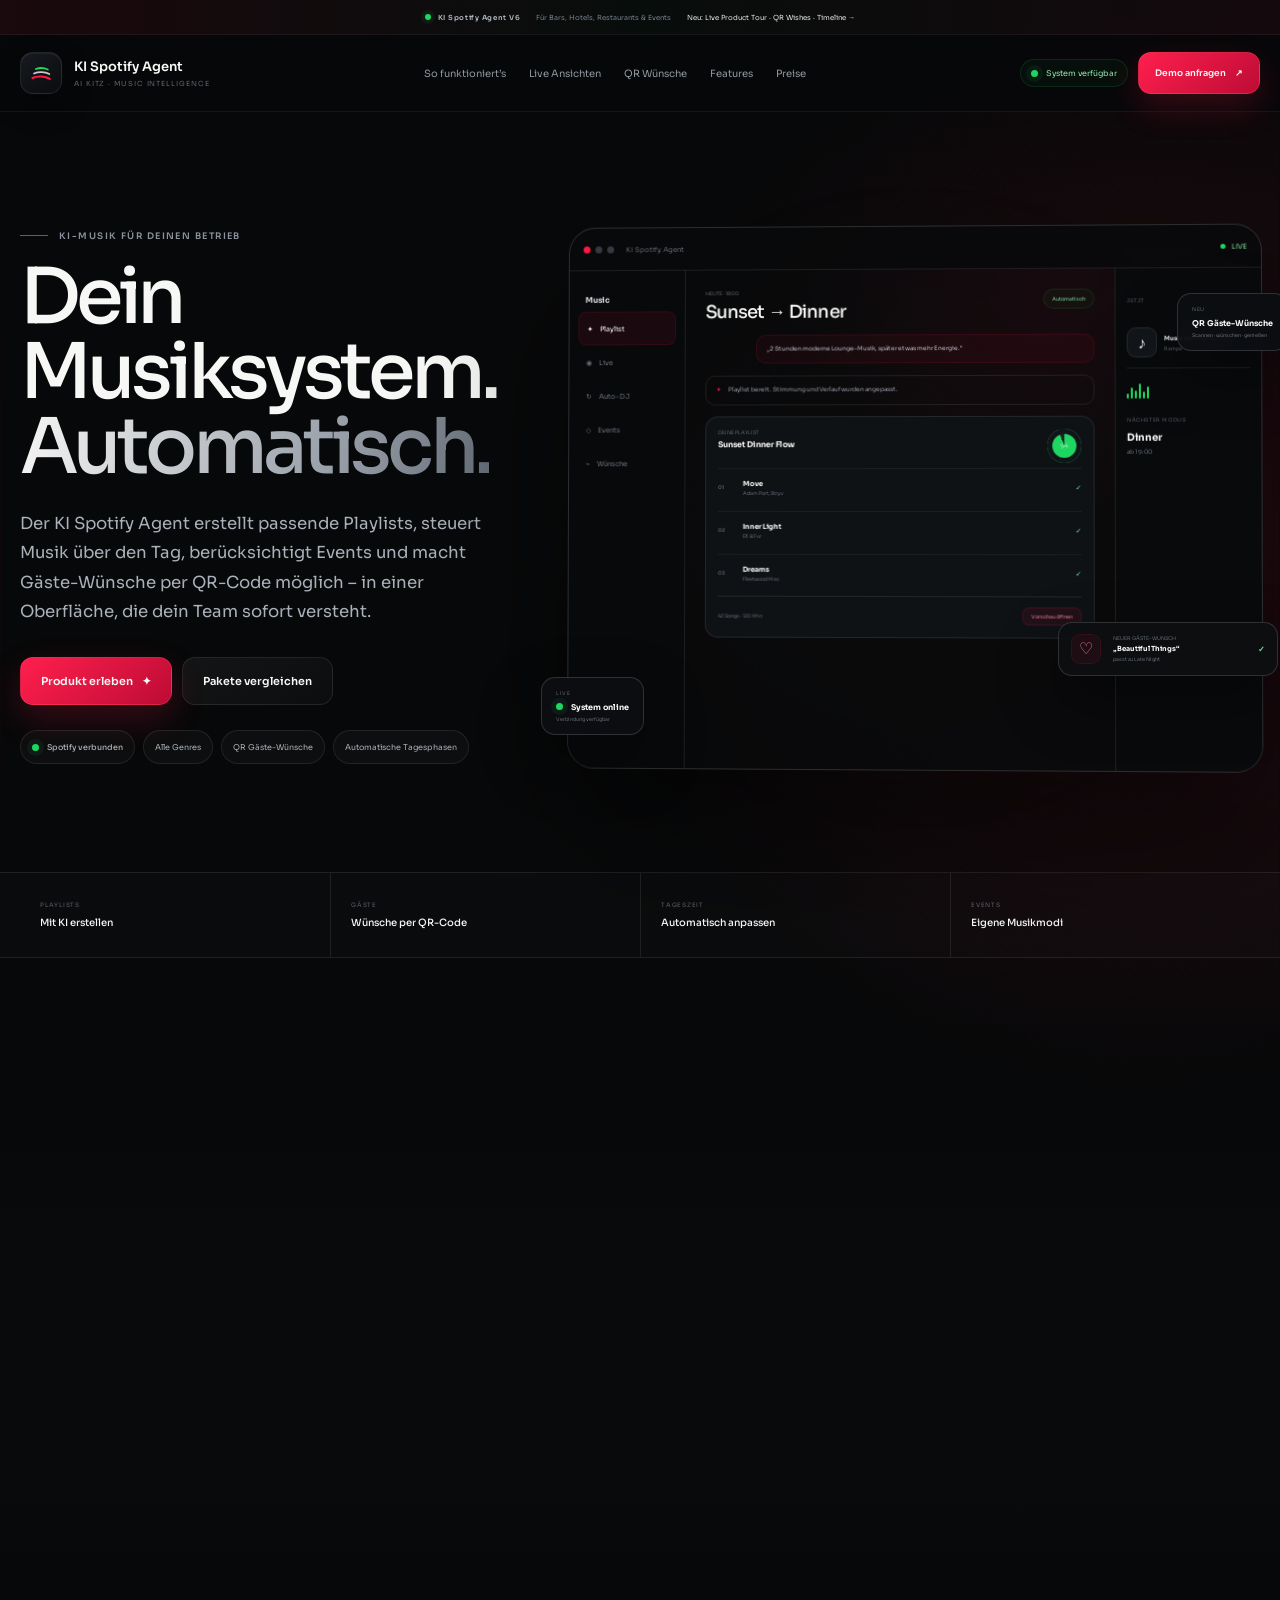
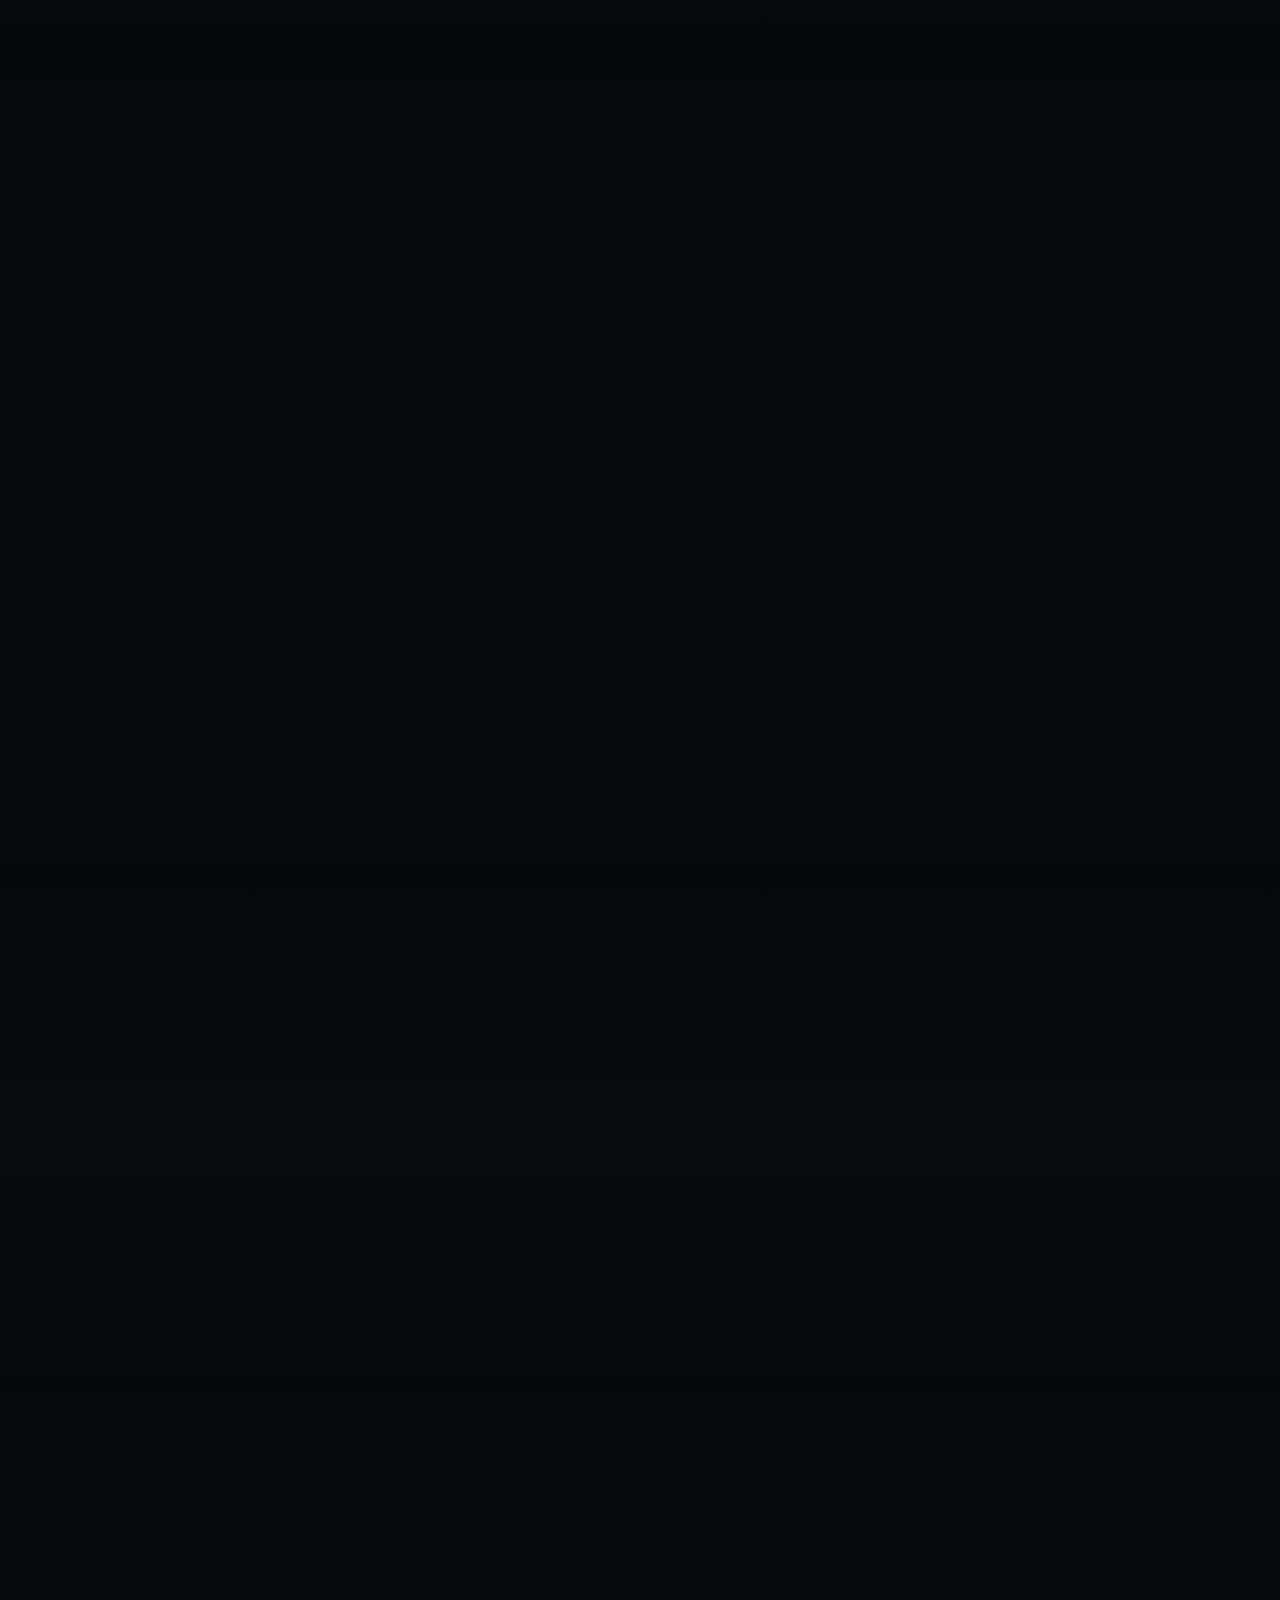
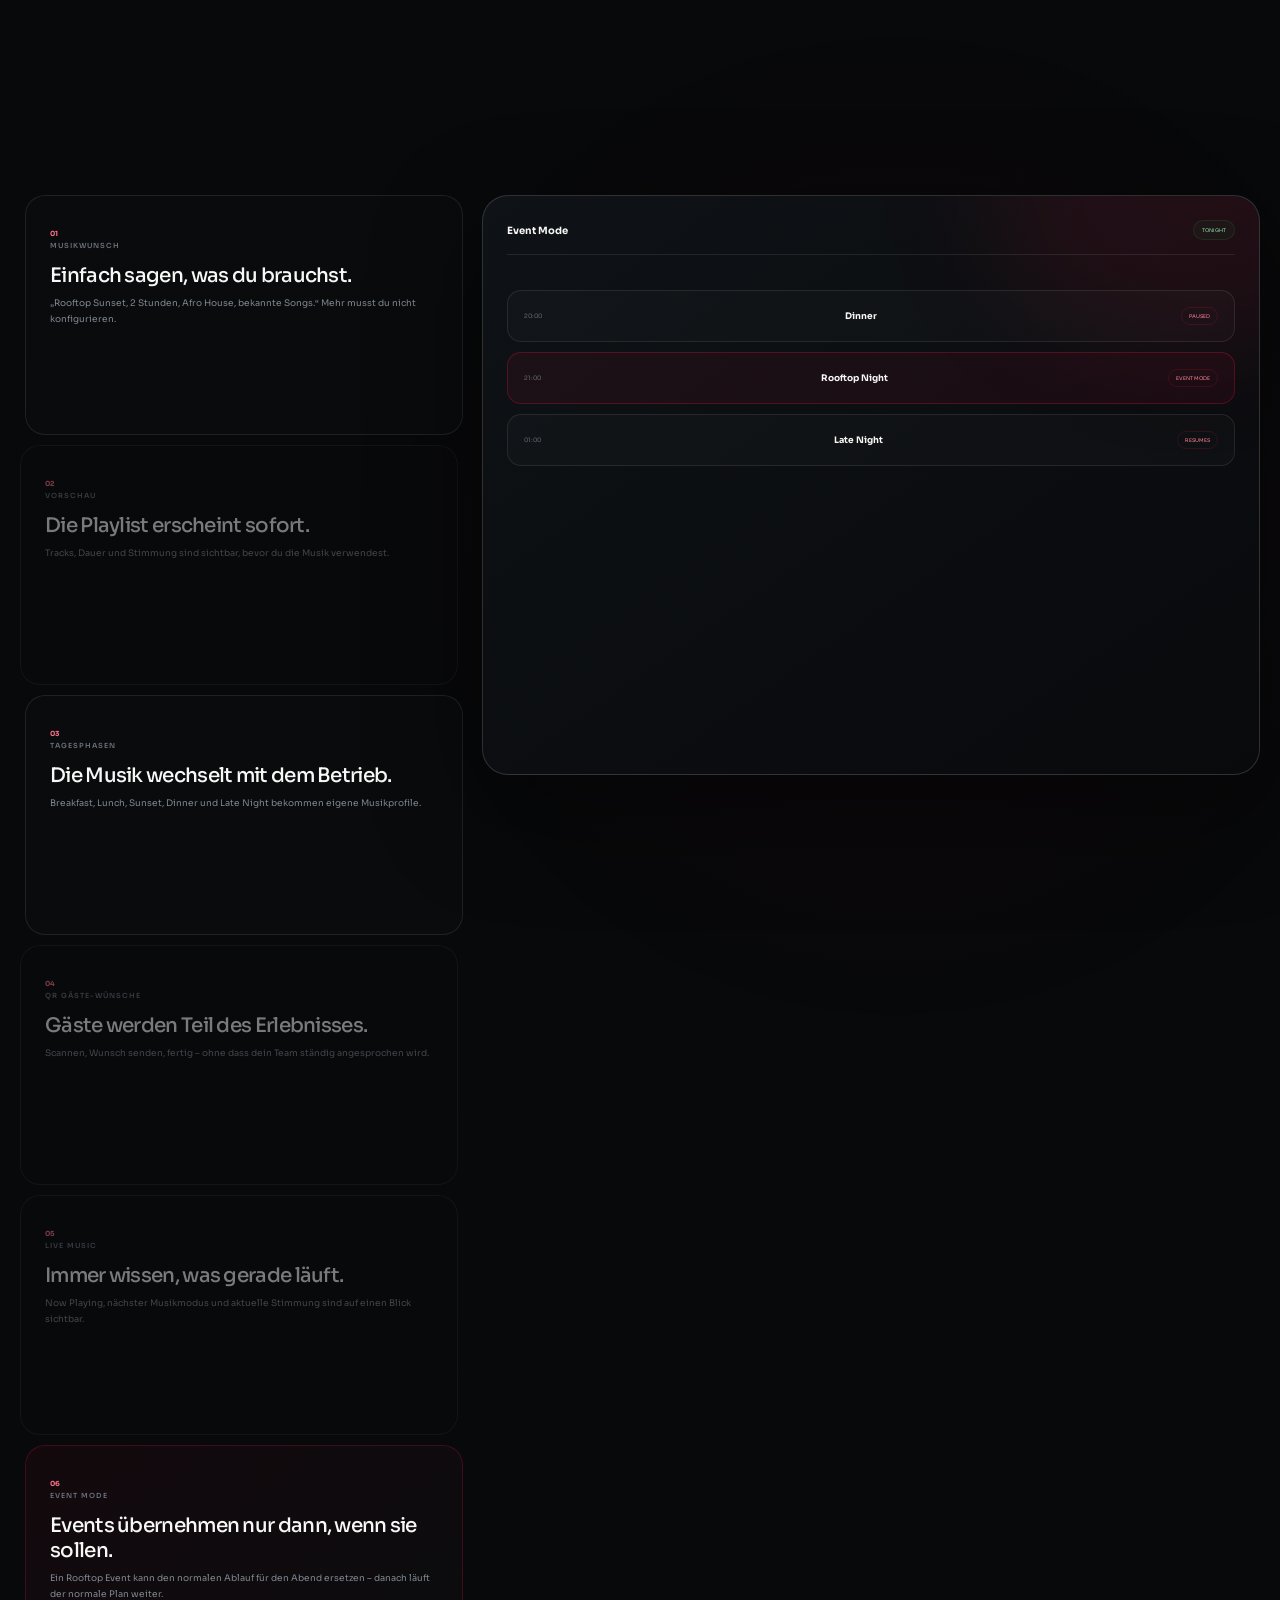
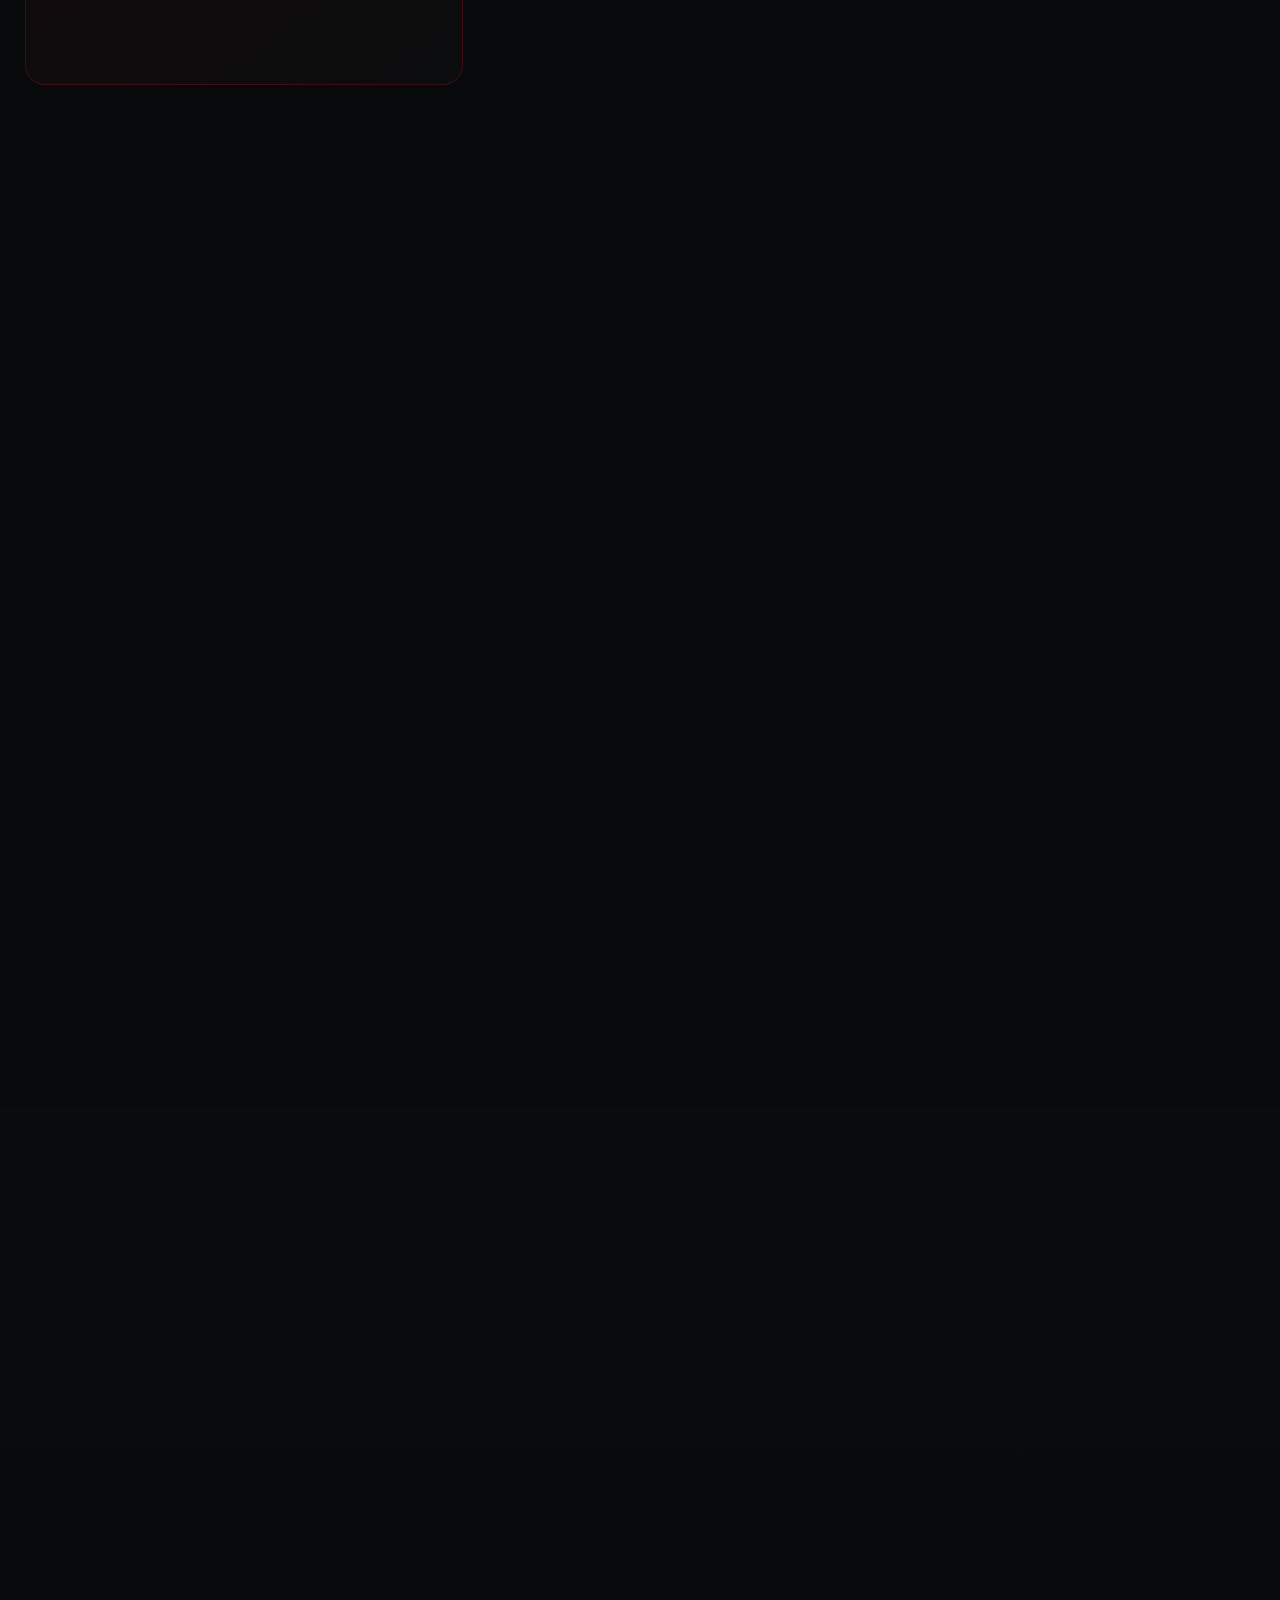
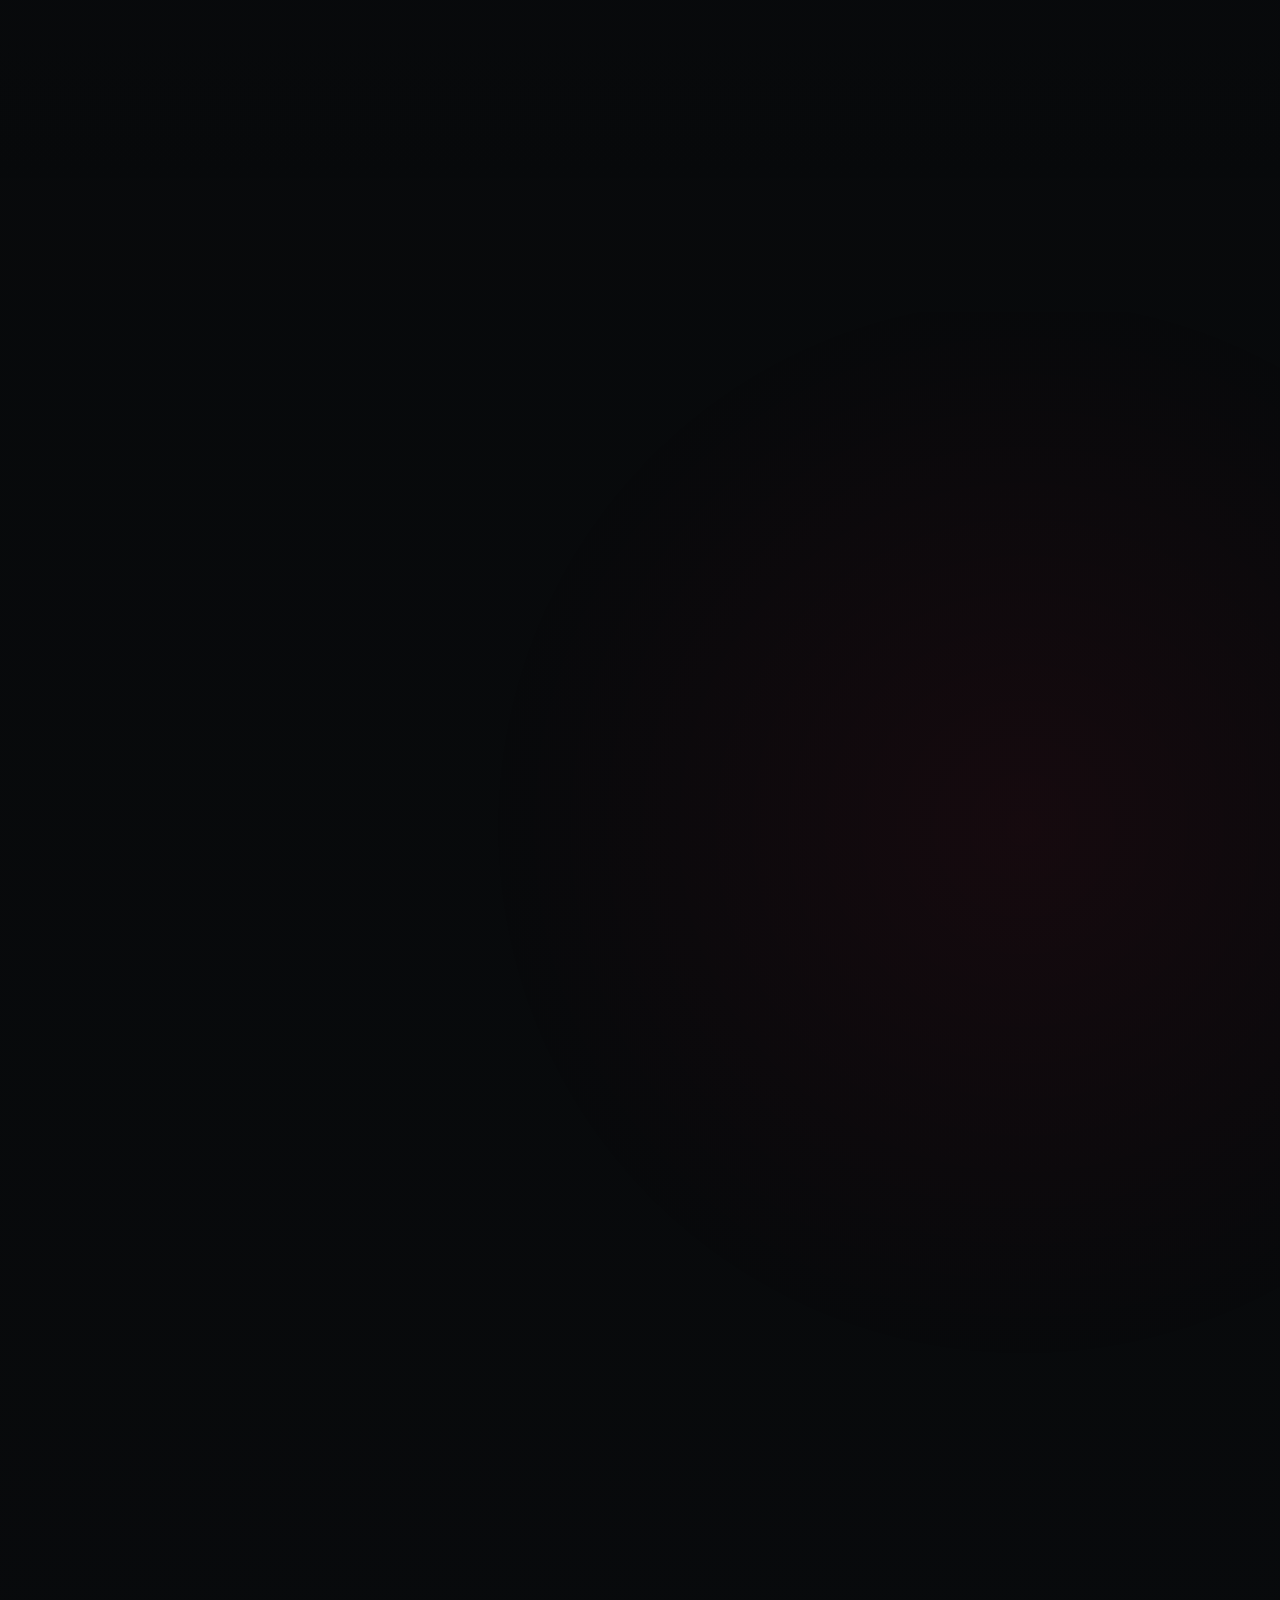
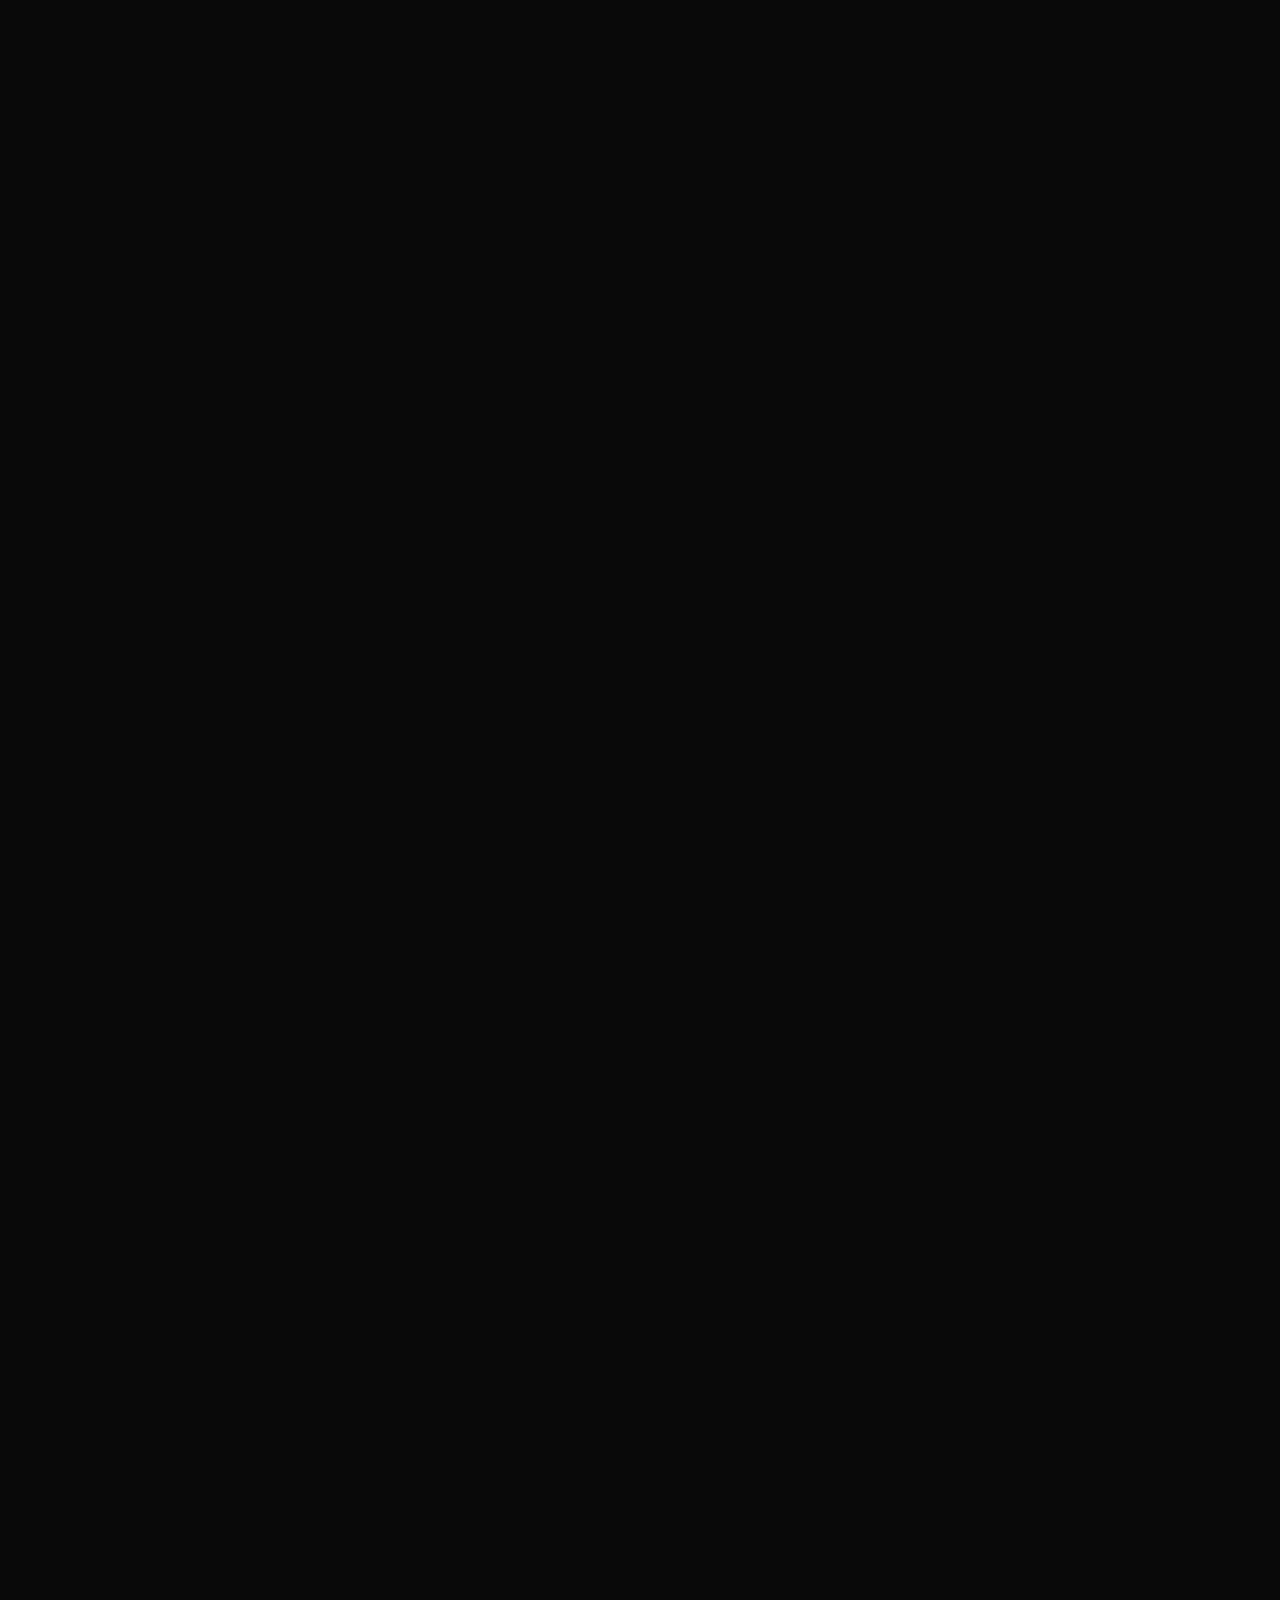
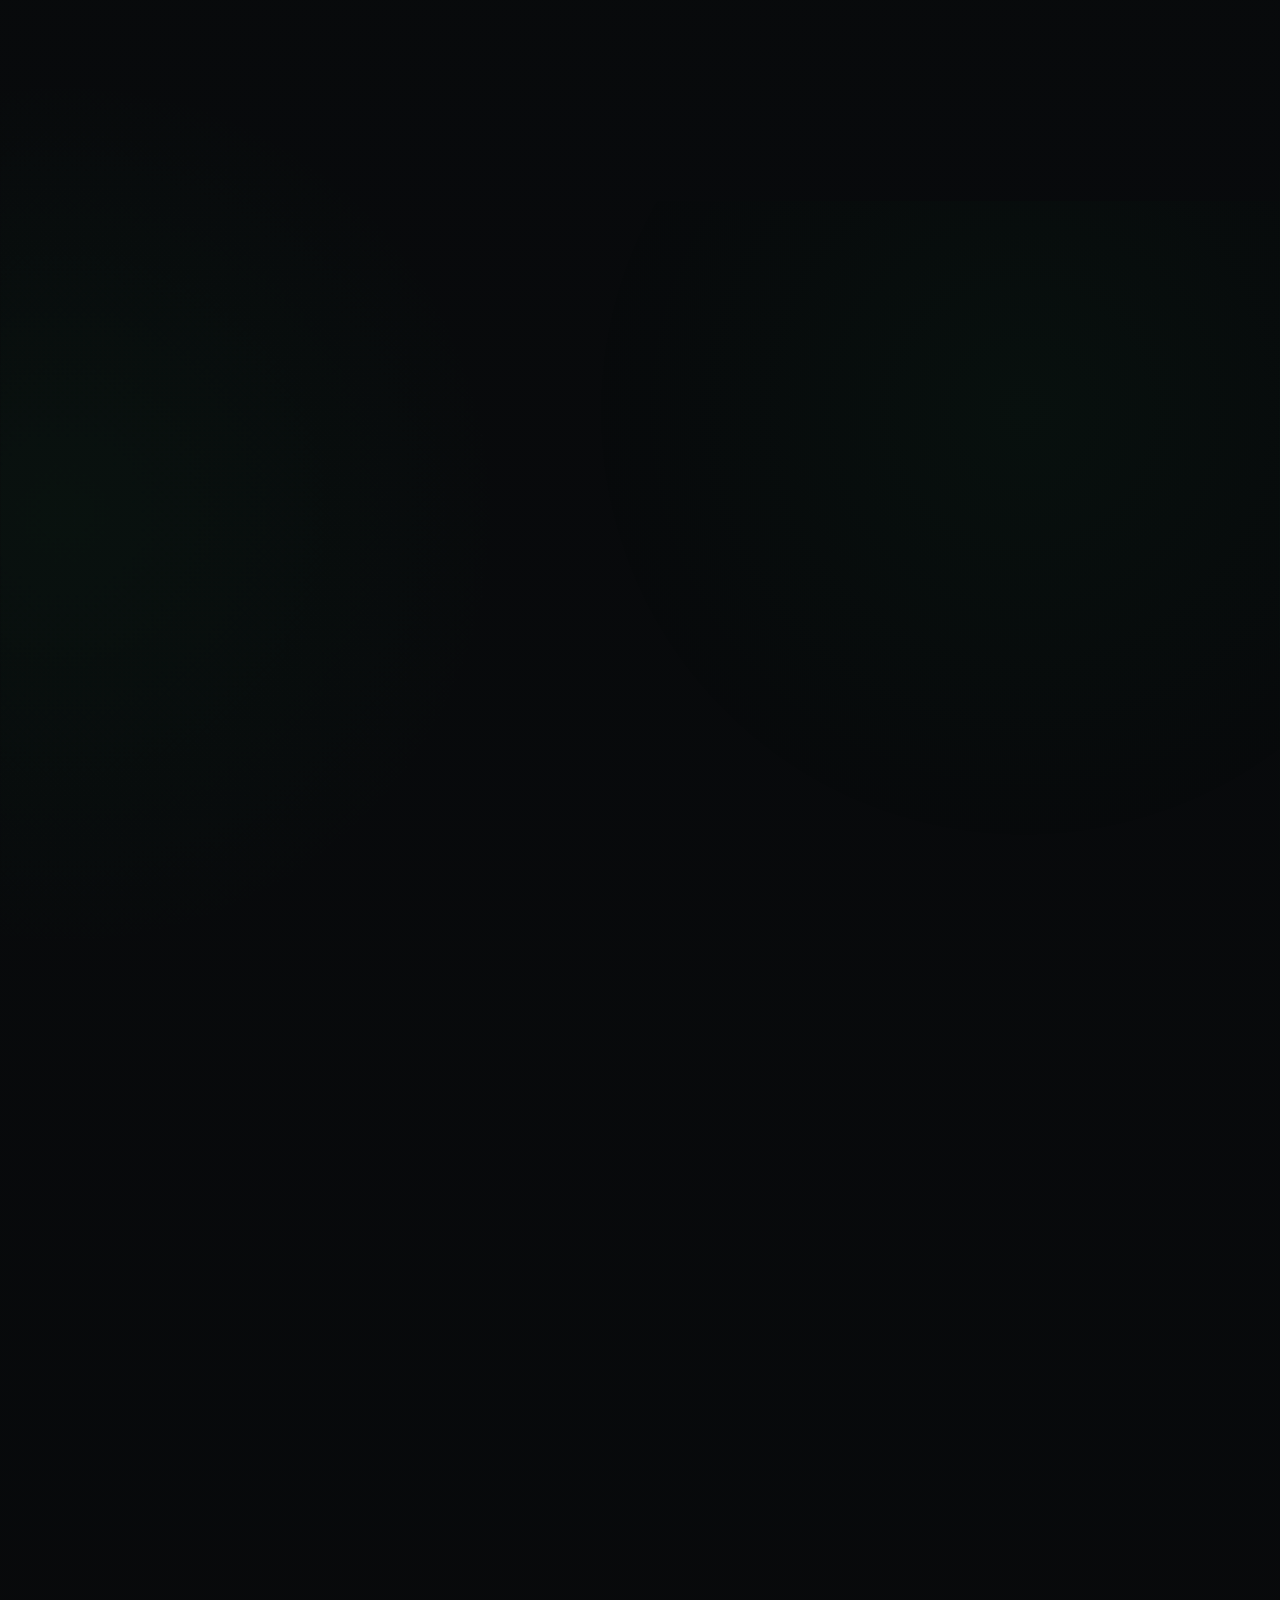
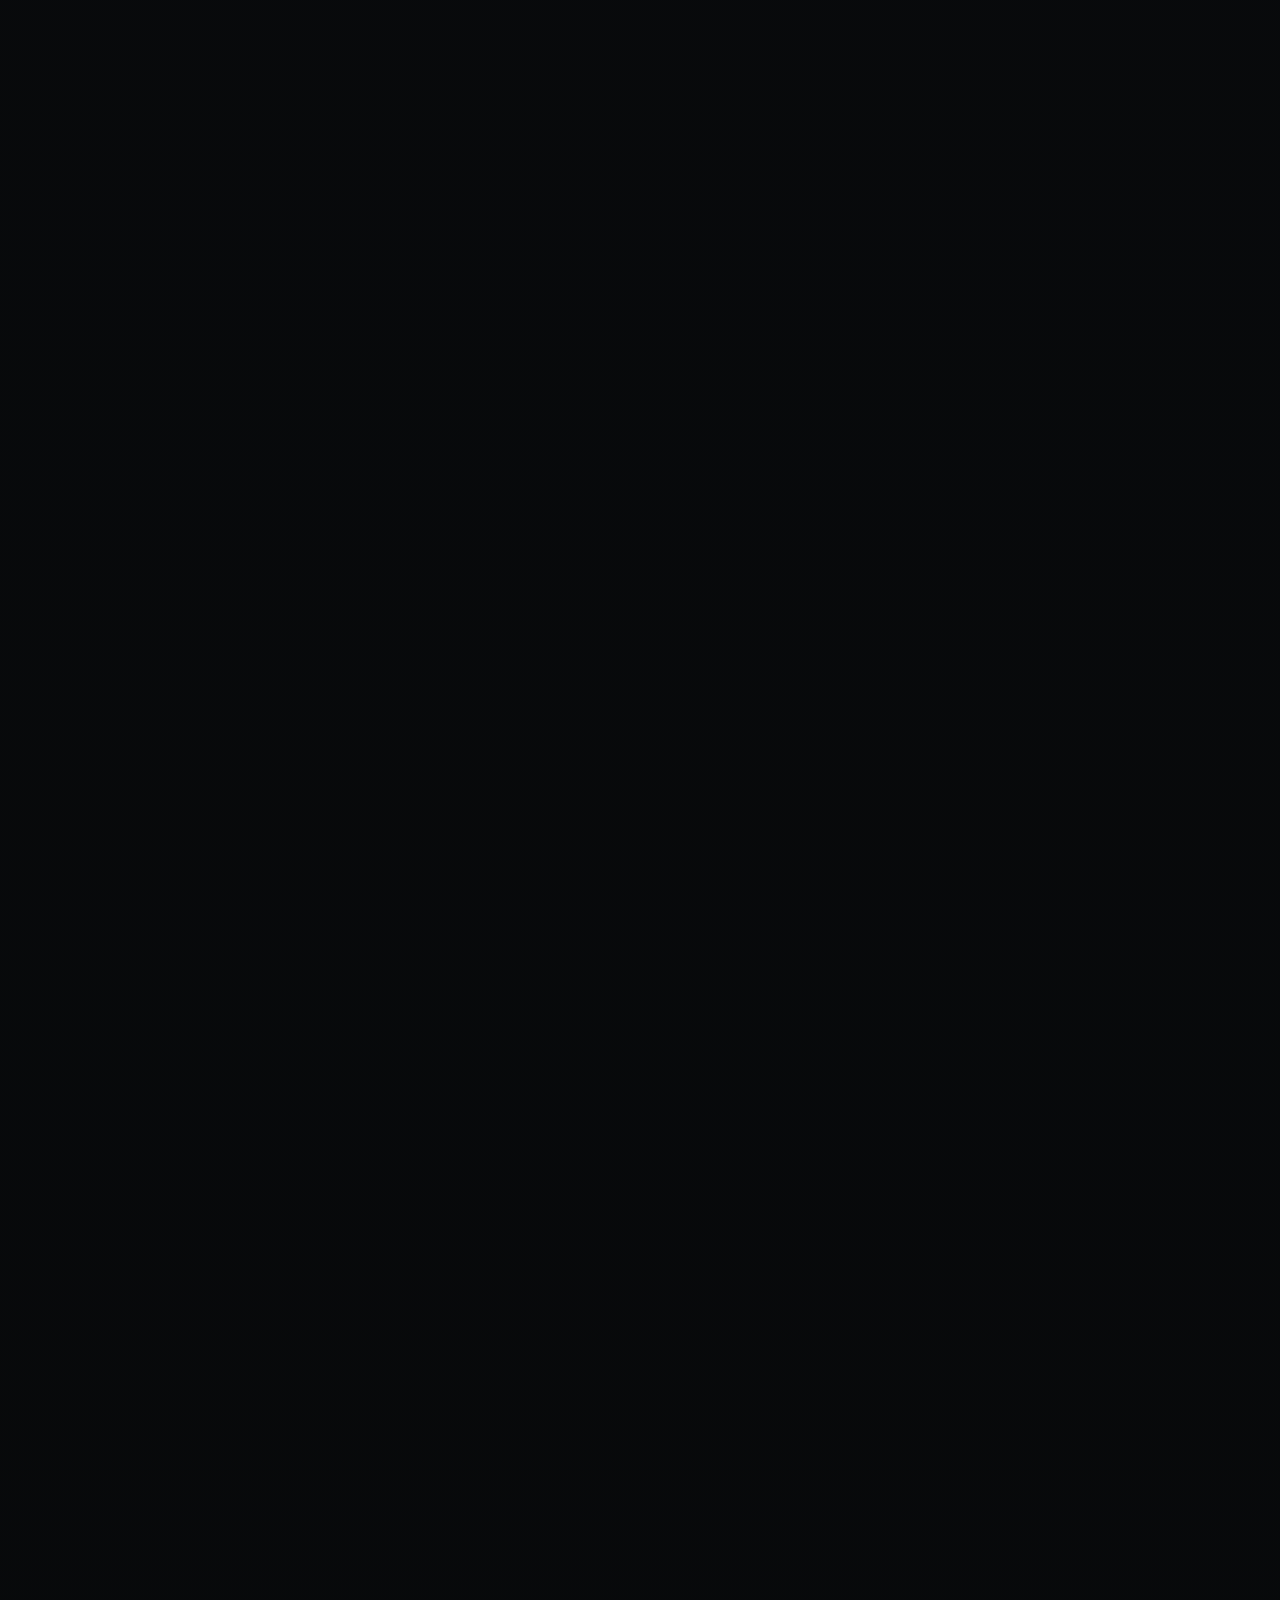
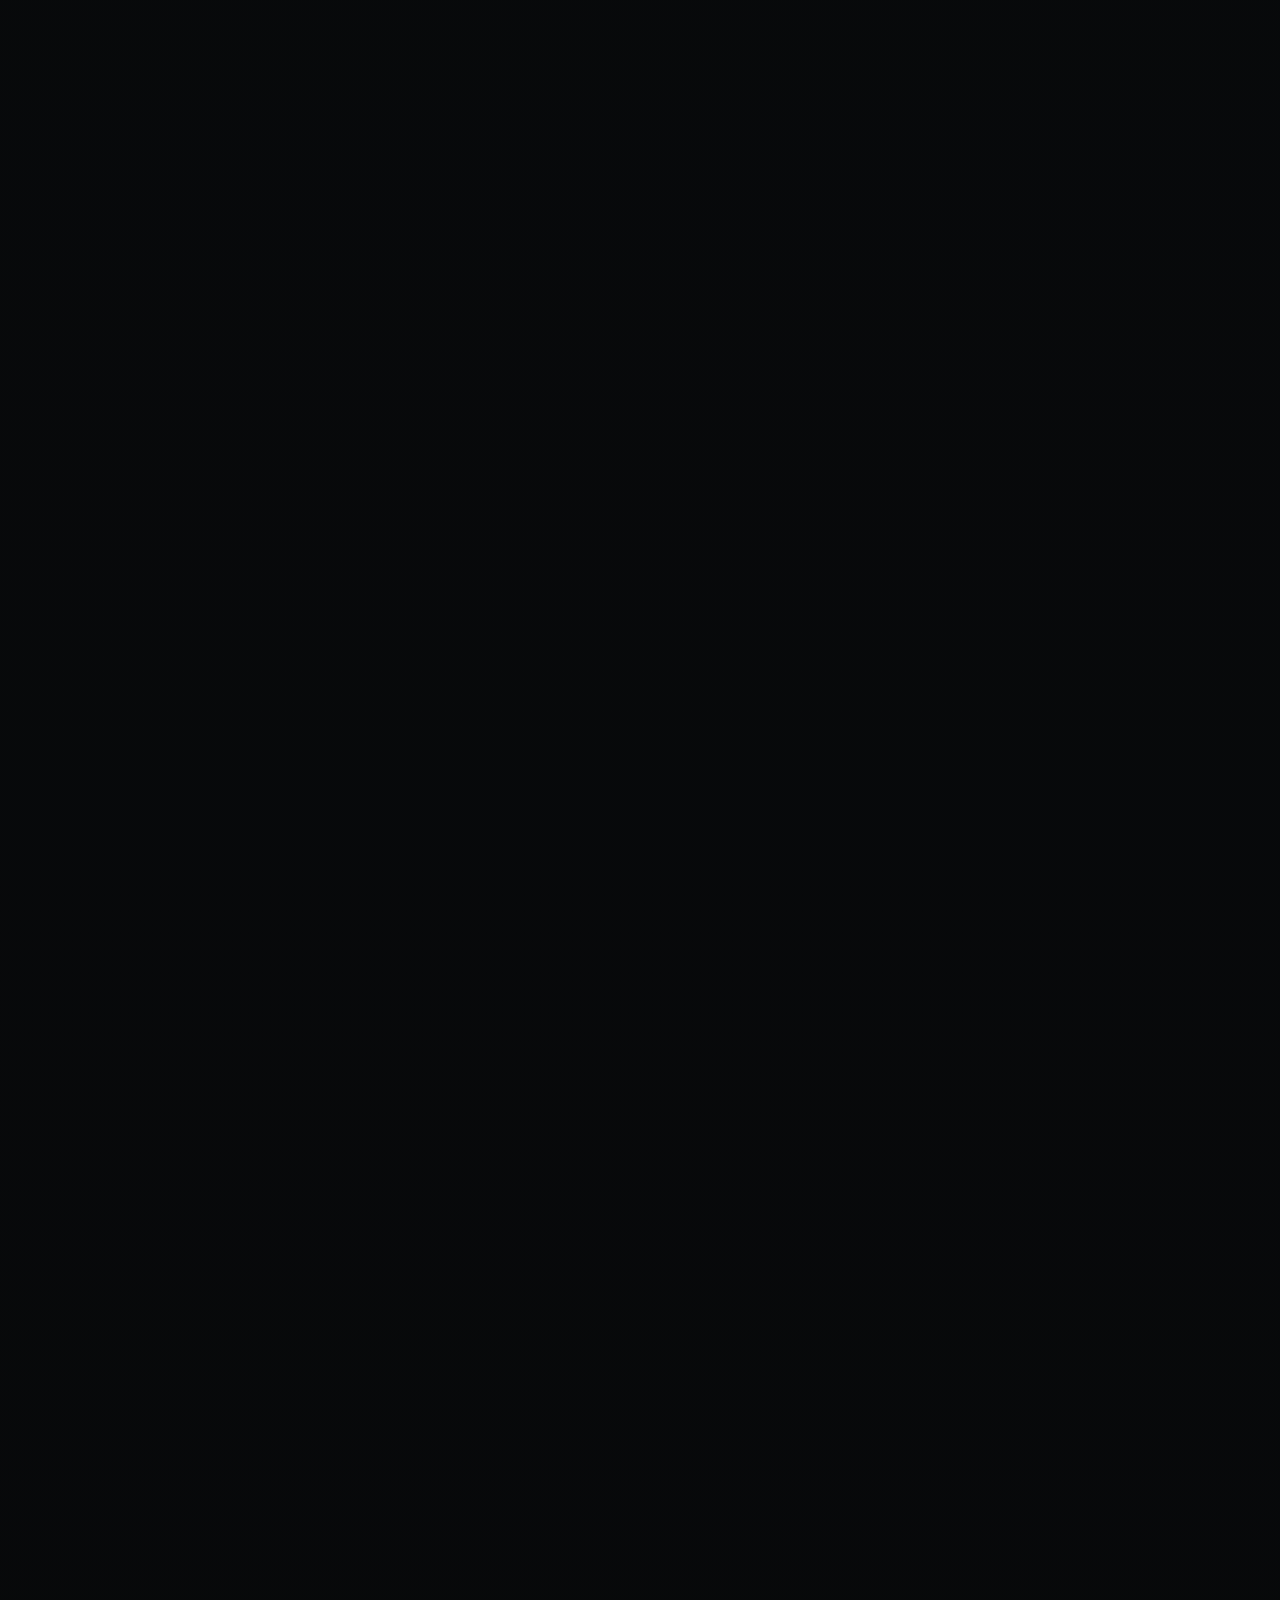
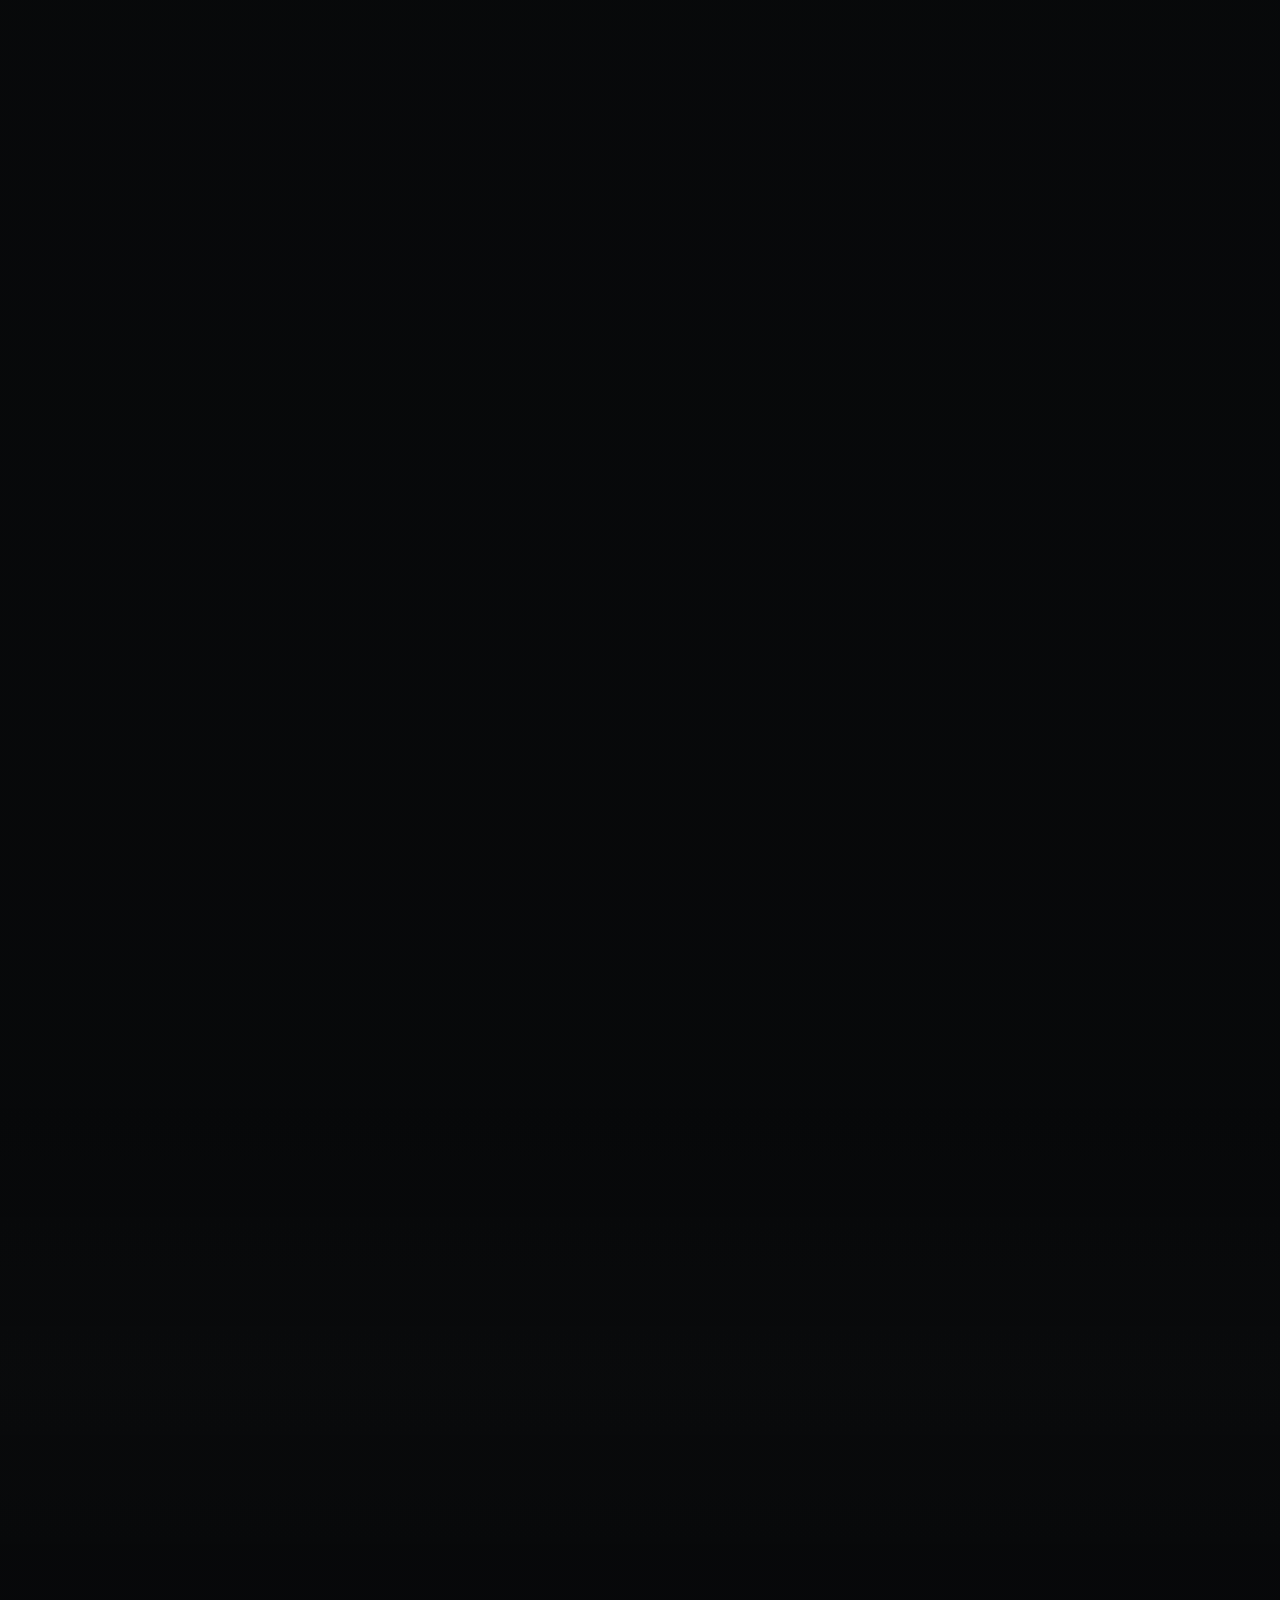
==== commit 36786a39: "Sync final V6 customer experience markup" ====
--- a/index.html
+++ b/index.html
@@ -33,7 +33,7 @@
   <link rel="preconnect" href="https://fonts.googleapis.com">
   <link rel="preconnect" href="https://fonts.gstatic.com" crossorigin>
   <link href="https://fonts.googleapis.com/css2?family=Sora:wght@300;400;500;600;700&display=swap" rel="stylesheet">
-  <link rel="stylesheet" href="/styles.css?v=20260929-v6-3">
+  <link rel="stylesheet" href="/styles.css?v=20260929-v6-5">
   <script type="application/ld+json">
   {
     "@context":"https://schema.org",
@@ -345,8 +345,15 @@
             <h3>So fühlt sich das Feature für Gäste an.</h3>
             <p>Vom Scan bis zum Musikwunsch: ein kurzer visueller Ablauf für Bar, Restaurant oder Hotel.</p>
           </div>
-          <div class="video-wrap">
-            <video autoplay muted loop playsinline controls preload="metadata" poster="/assets/v6/qr-guest-hero.webp">
+          <div class="video-wrap" id="qrVideoWrap">
+            <div class="video-fallback-demo" aria-hidden="true">
+              <div class="vf-step vf-qr"><span></span><b>QR</b><small>SCANNEN</small></div>
+              <i>→</i>
+              <div class="vf-step vf-wish"><b>♪</b><strong>Musikwunsch</strong><small>Beautiful Things</small><em>Wunsch senden</em></div>
+              <i>→</i>
+              <div class="vf-step vf-live"><span>LIVE</span><strong>Wunsch empfangen</strong><small>passt zum Musikprofil</small></div>
+            </div>
+            <video id="qrFeatureVideo" autoplay muted loop playsinline controls preload="auto" poster="/assets/v6/qr-guest-hero.webp" aria-label="Demo des QR Gäste-Wunsch-Systems">
               <source src="/assets/v6/qr-guest-wishes-v6.mp4" type="video/mp4">
             </video>
           </div>
@@ -711,6 +718,6 @@
 
   <div class="mobile-sticky"><a class="btn btn-primary" href="#contact">Demo & Setup anfragen ↗</a></div>
 
-  <script src="/app.js?v=20260929-v6-3" defer></script>
+  <script src="/app.js?v=20260929-v6-5" defer></script>
 </body>
 </html>
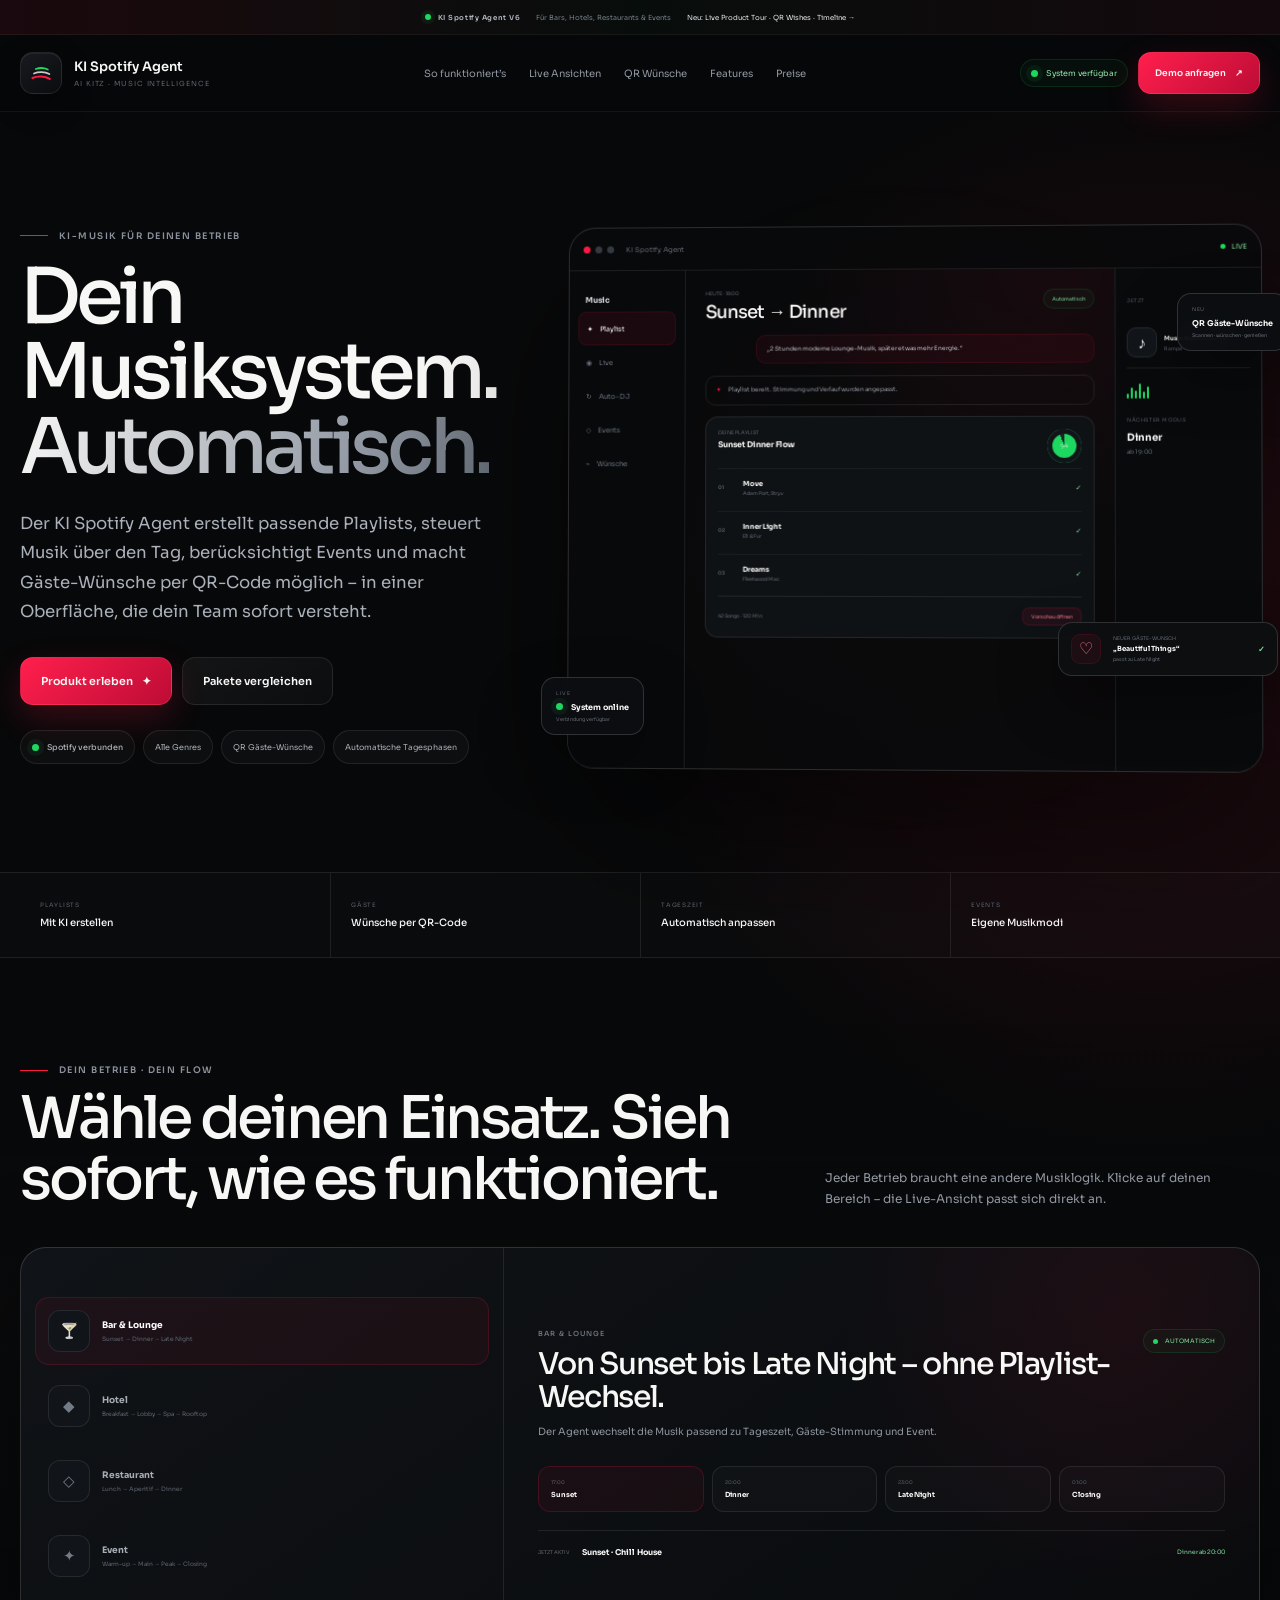
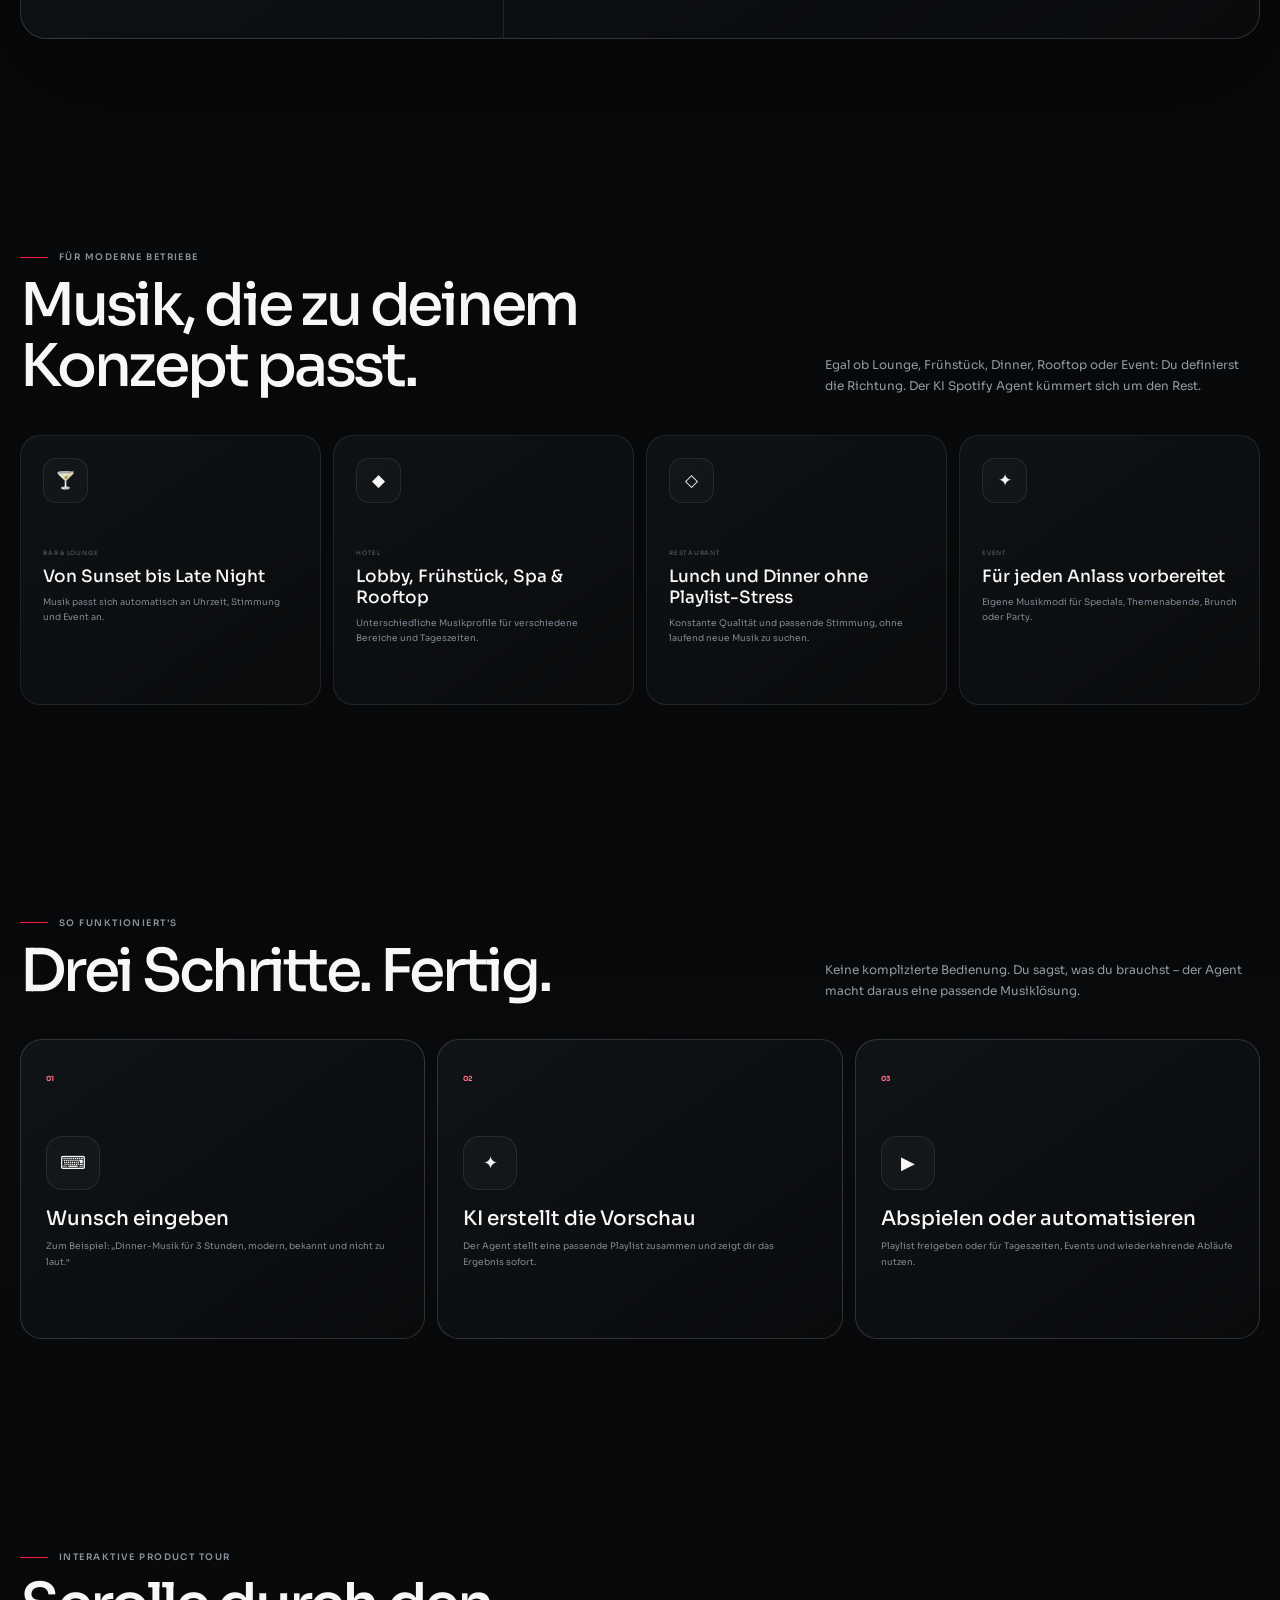
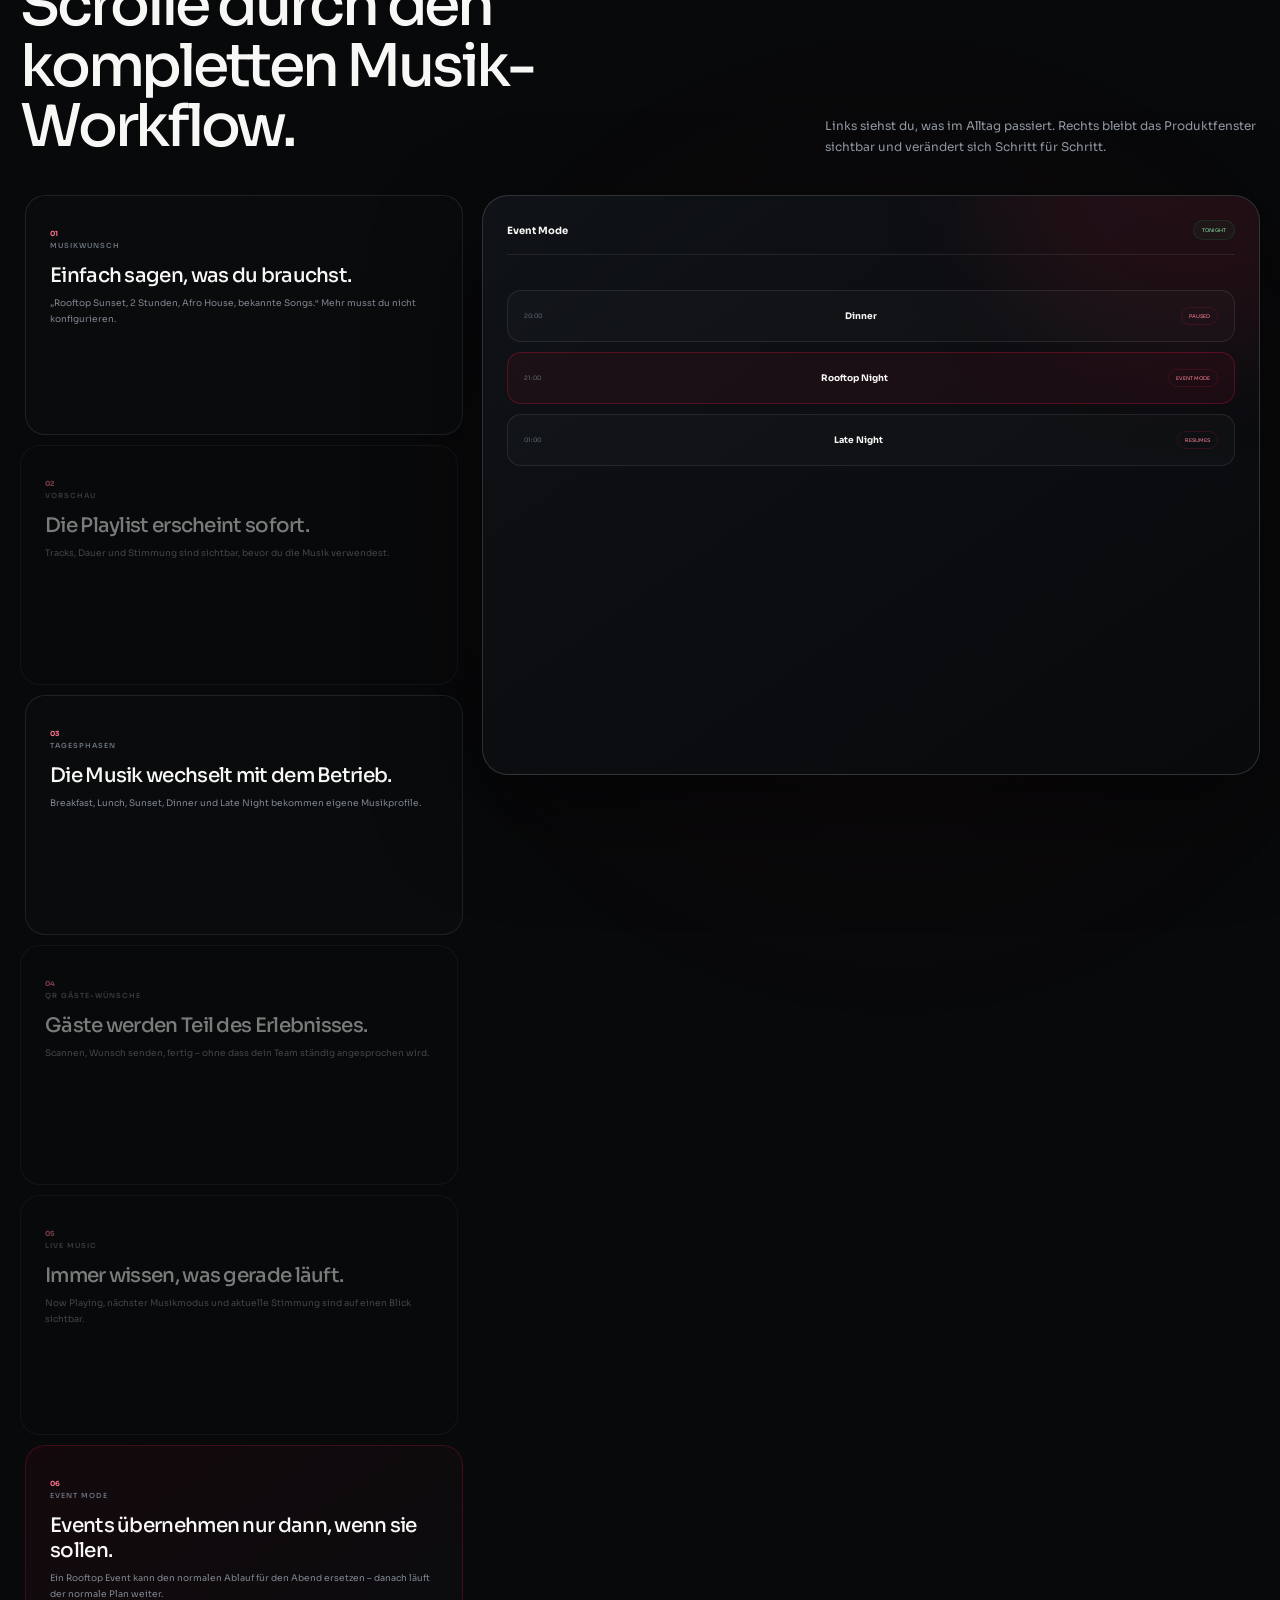
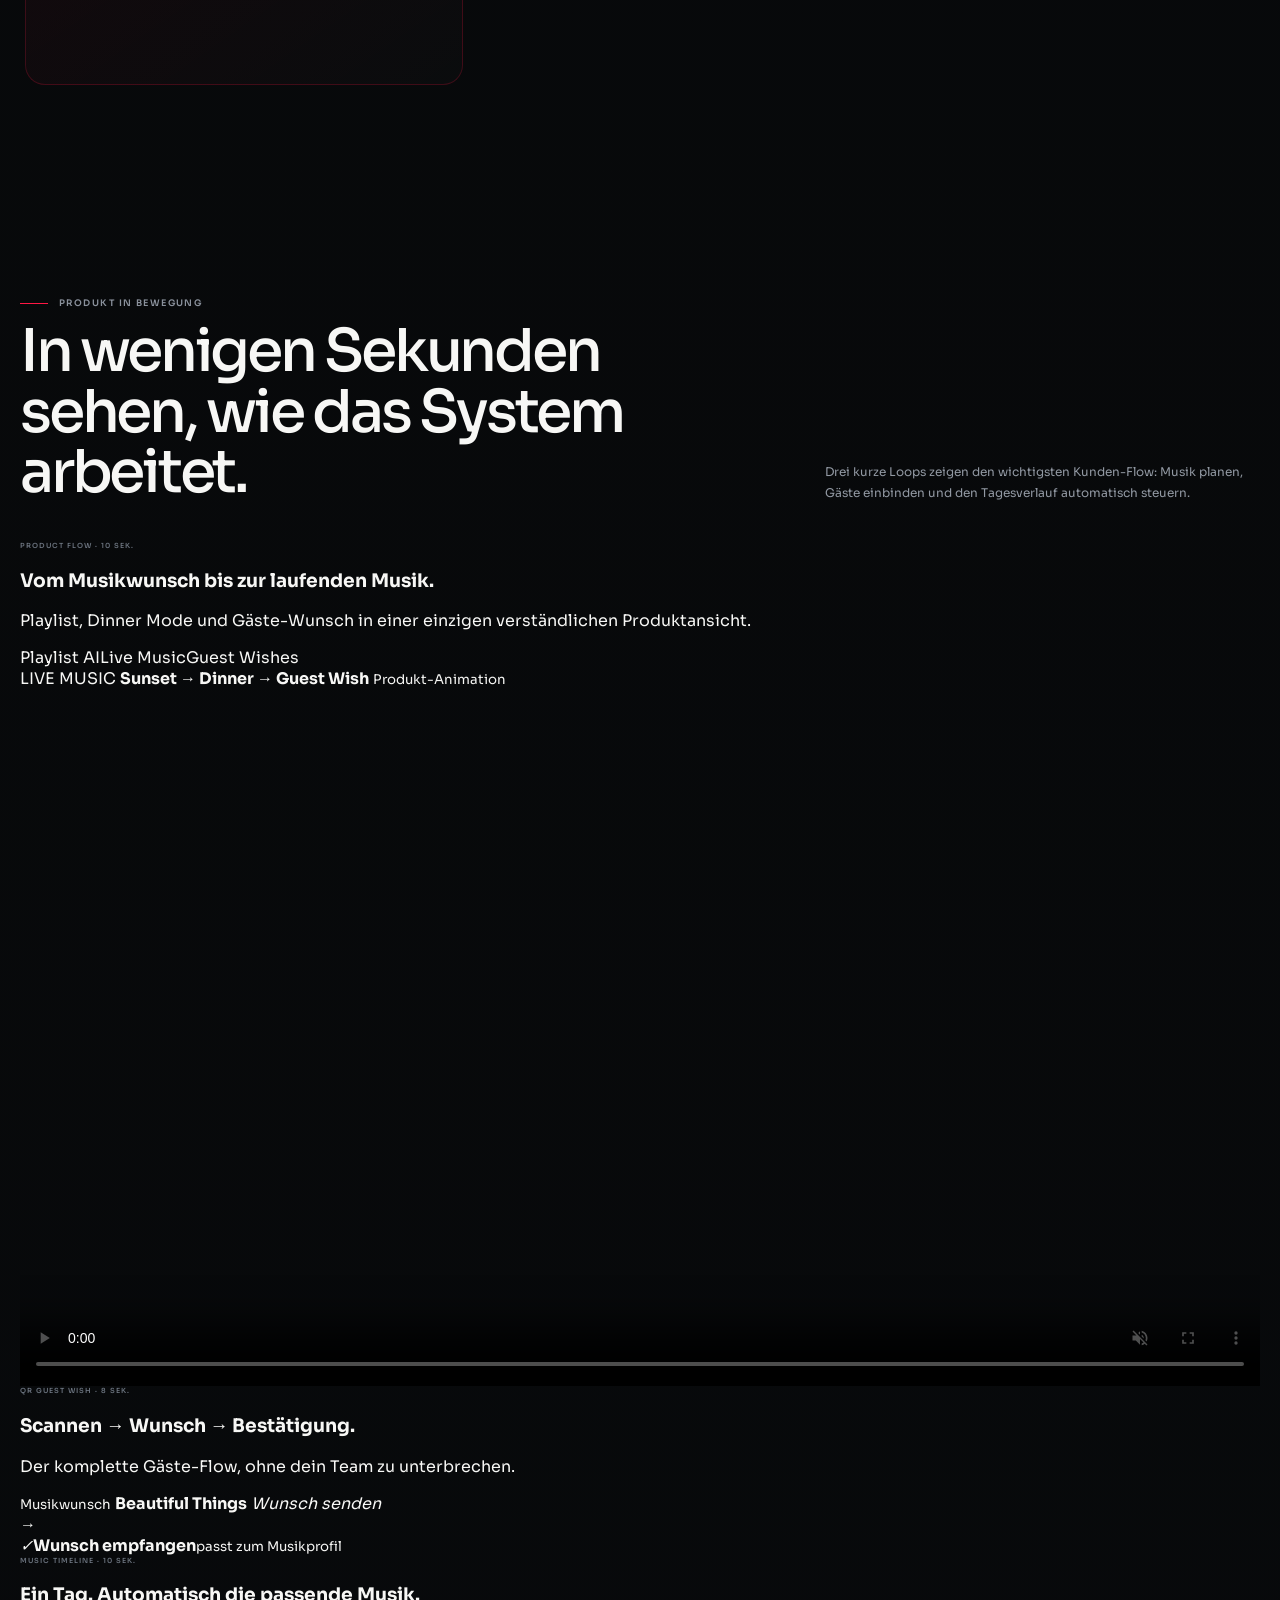
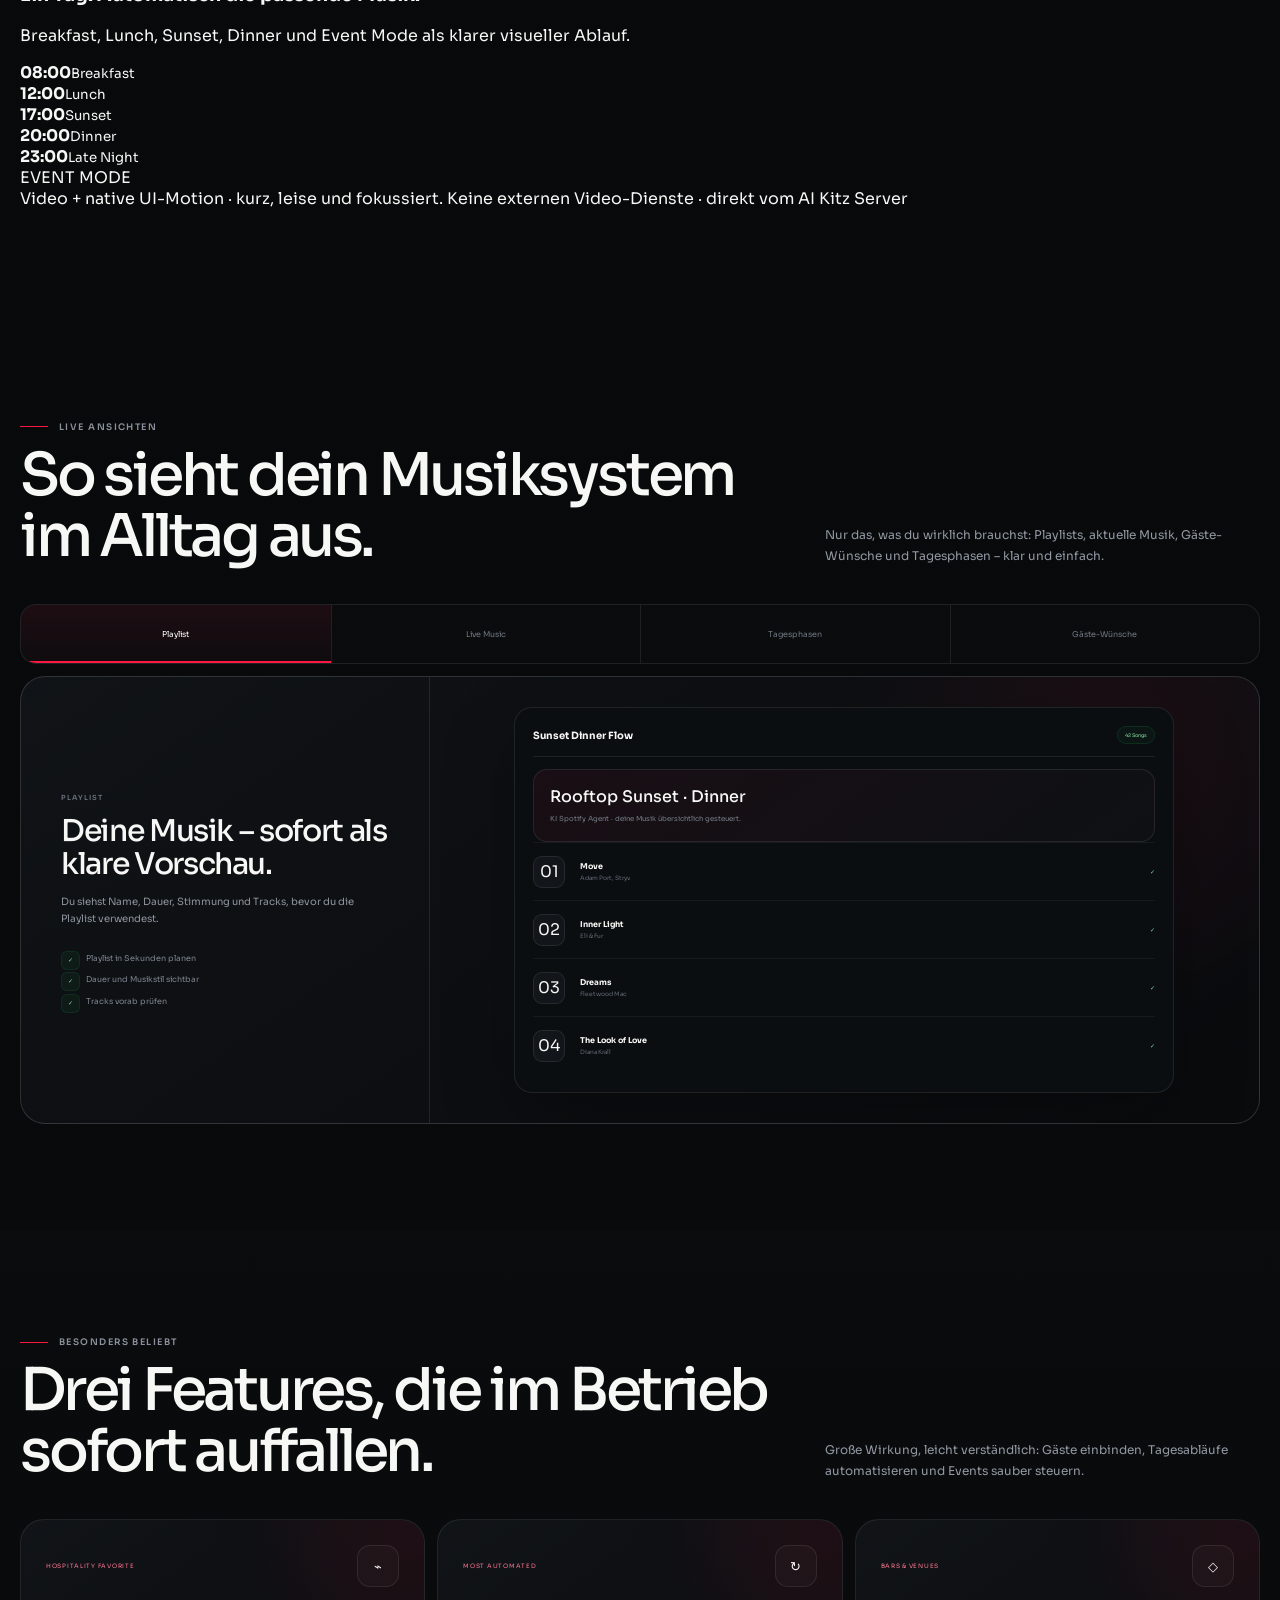
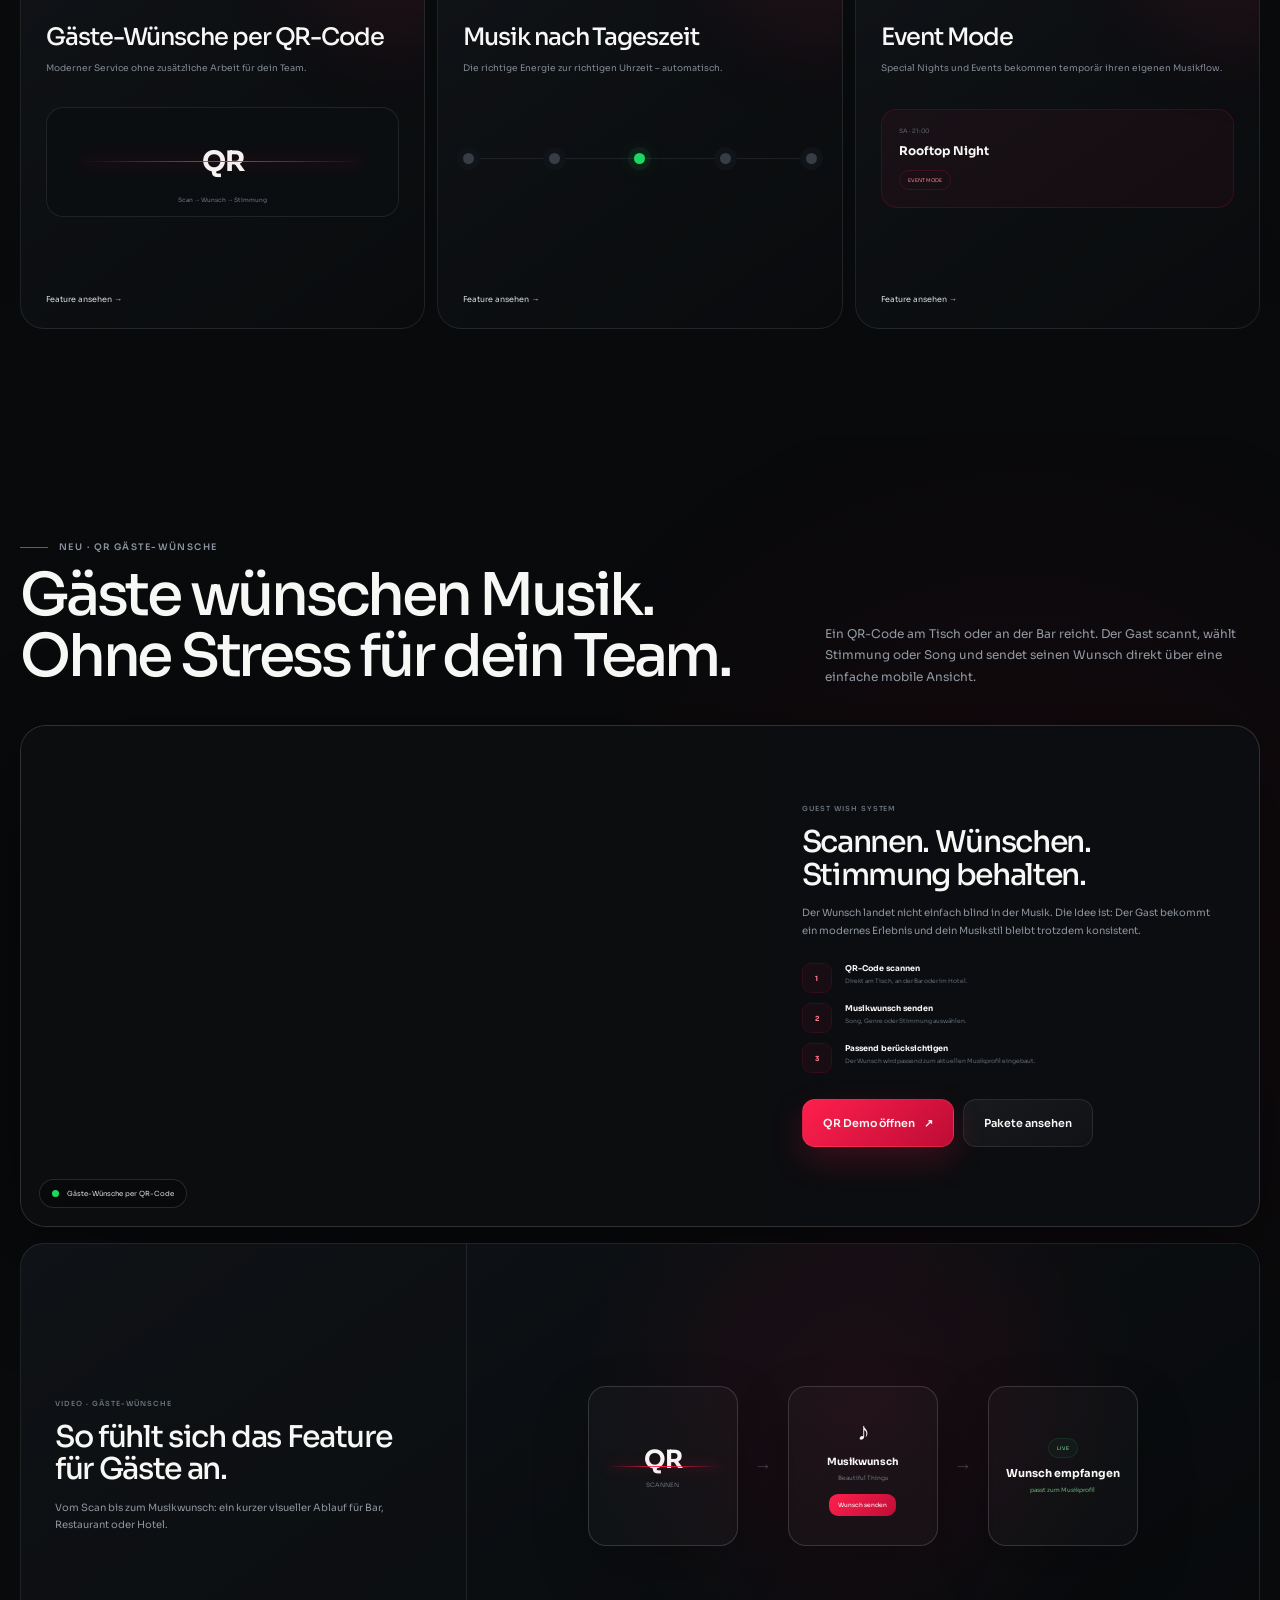
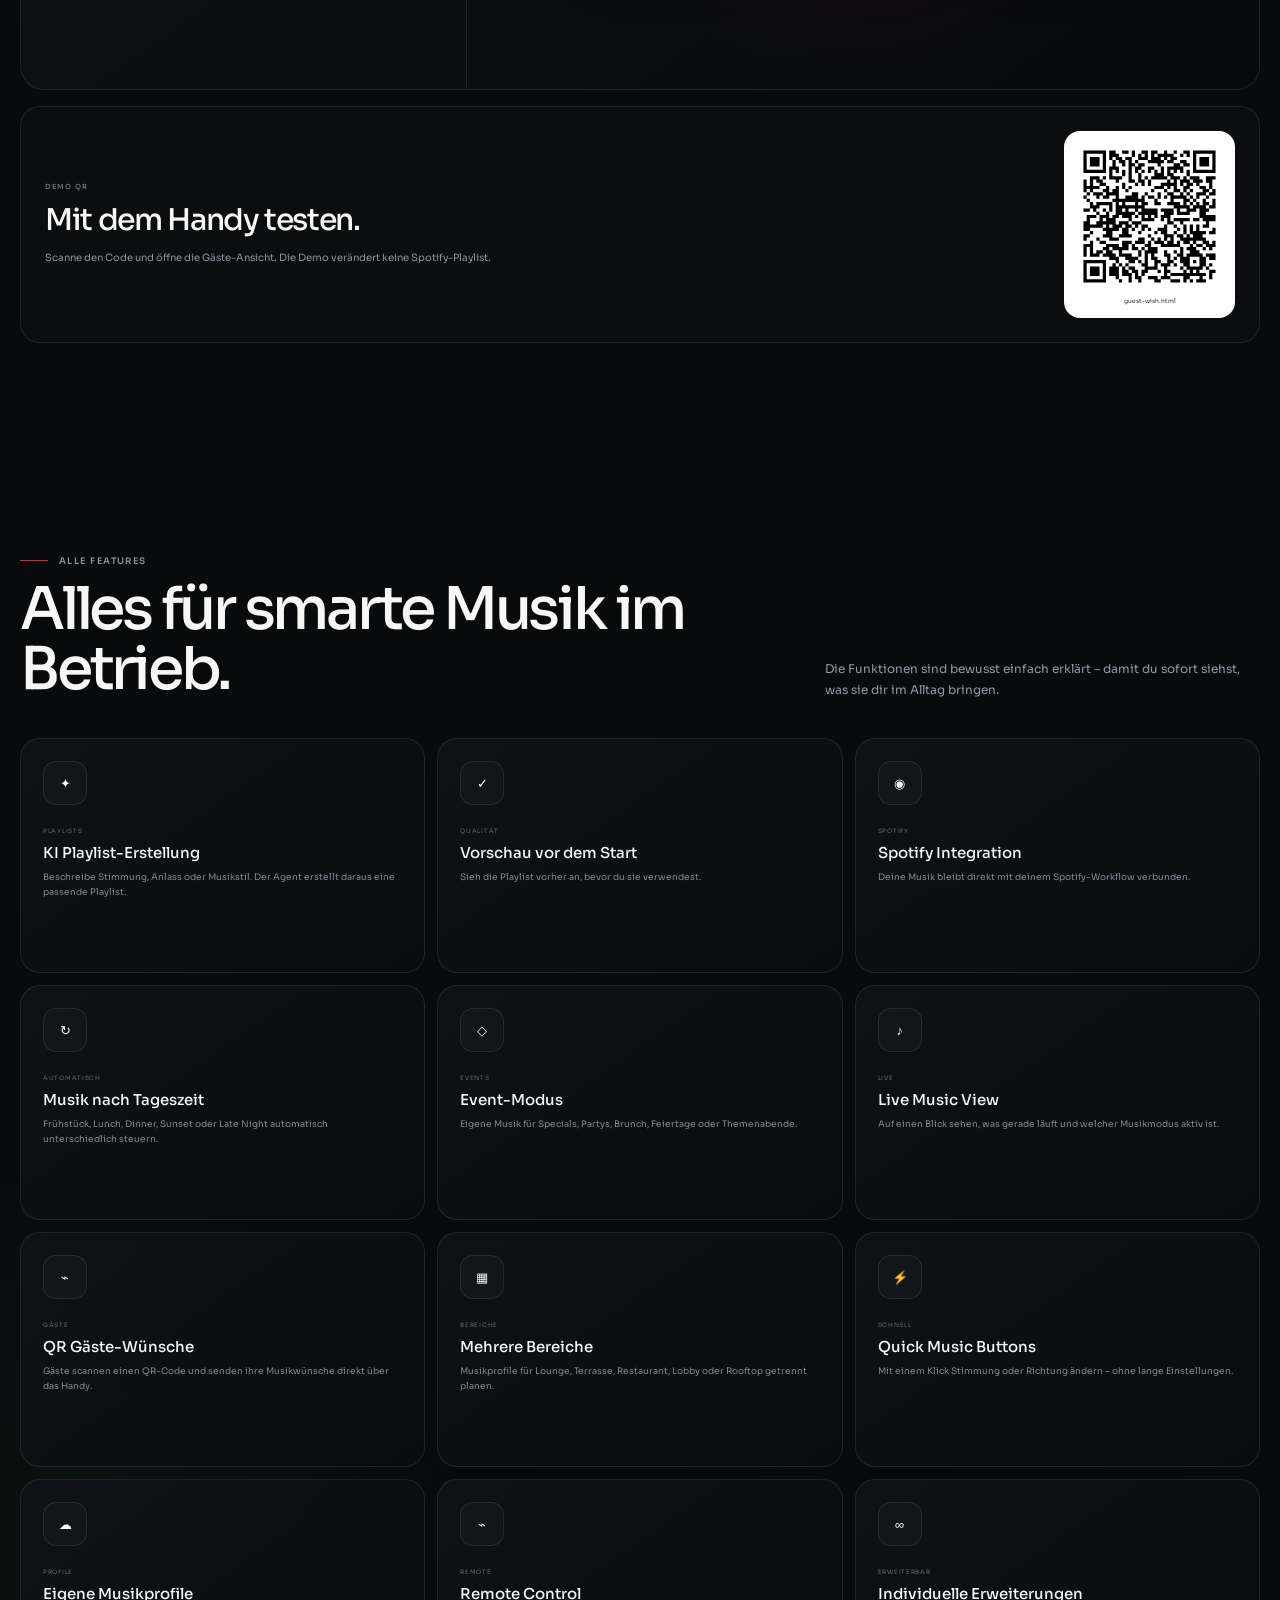
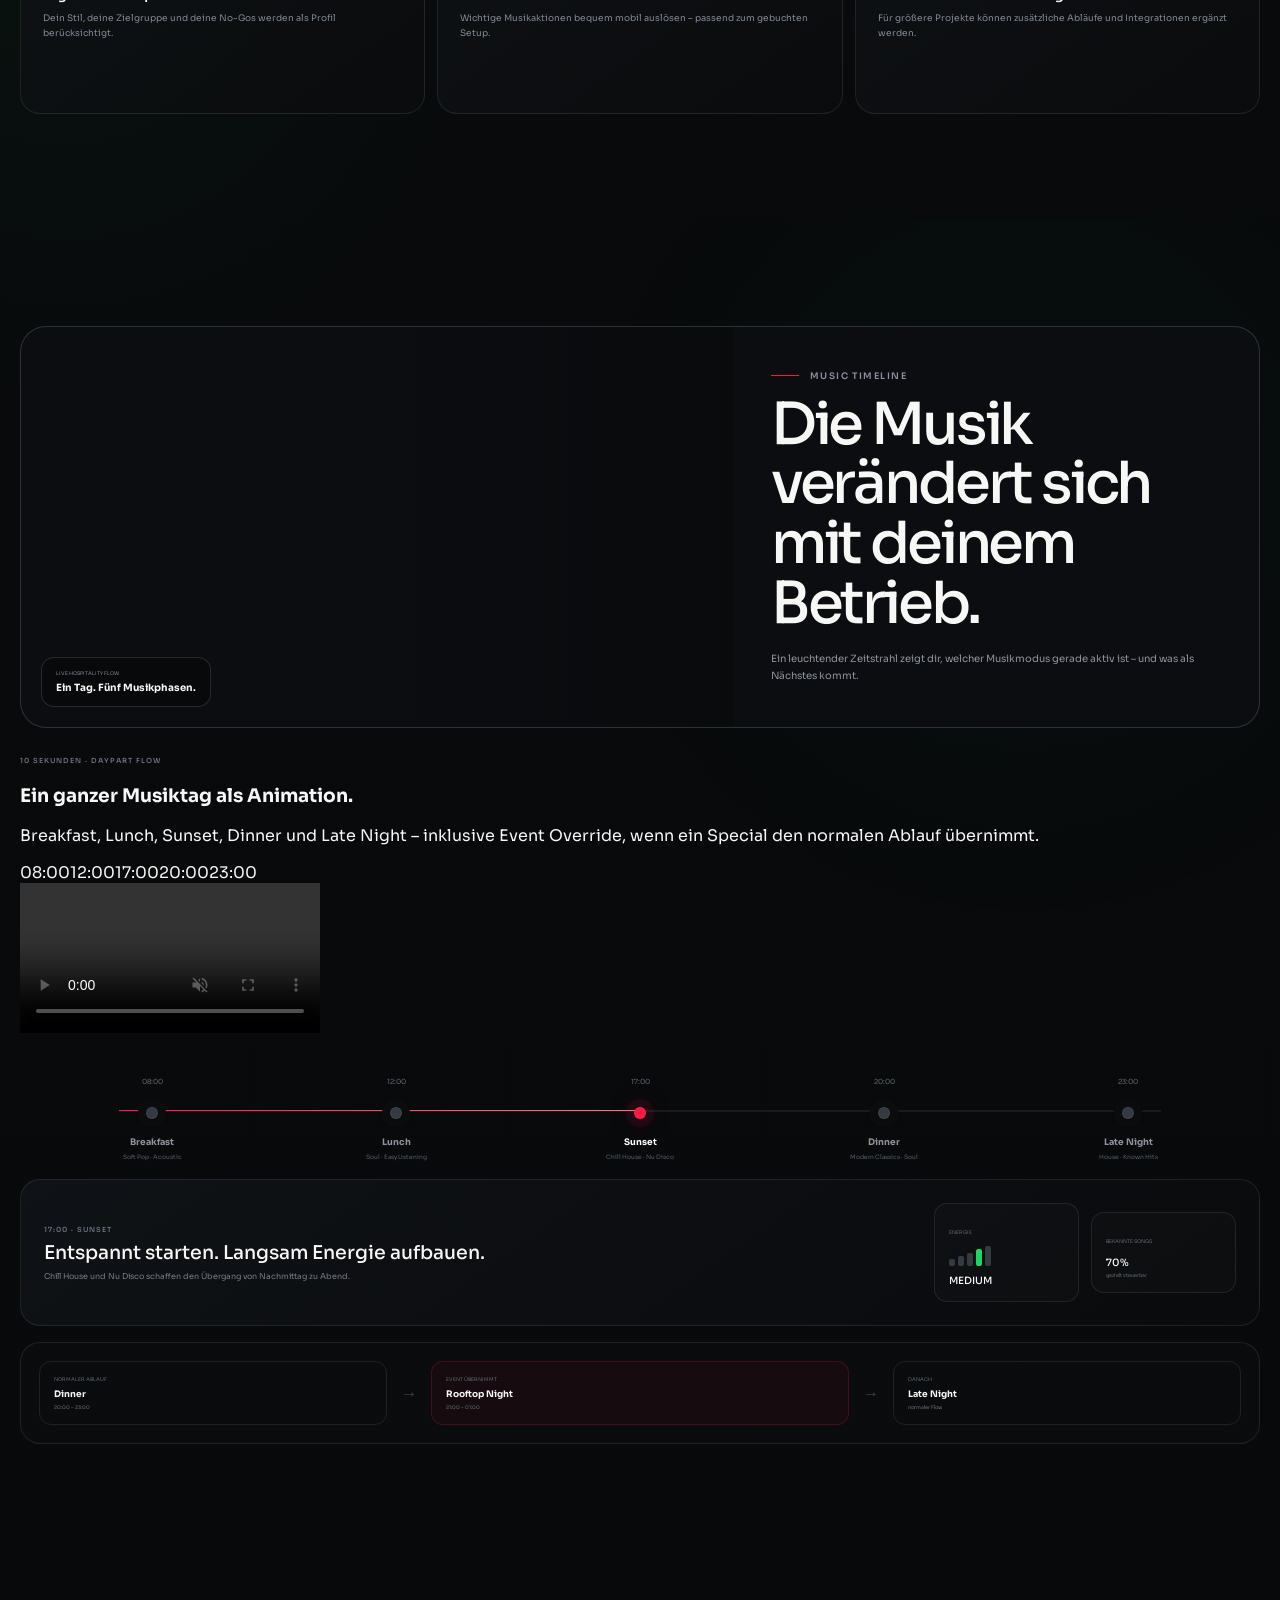
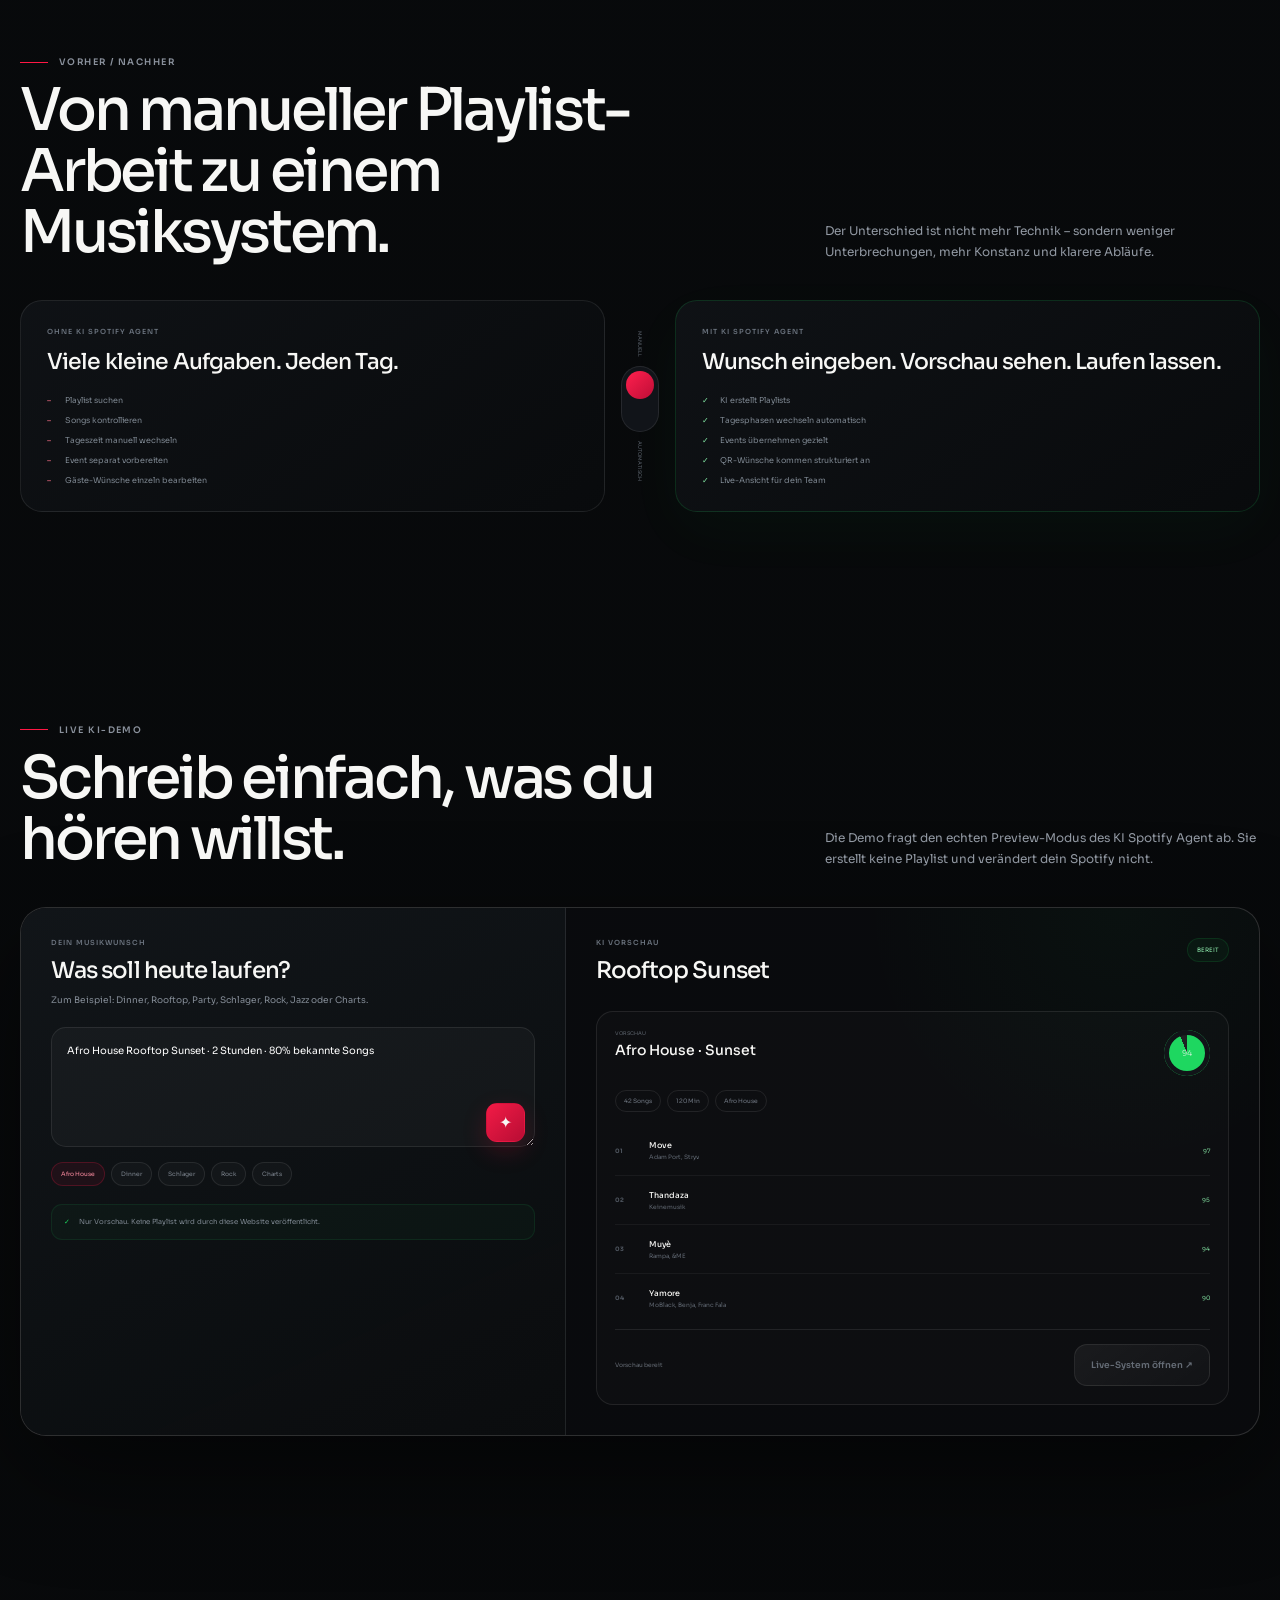
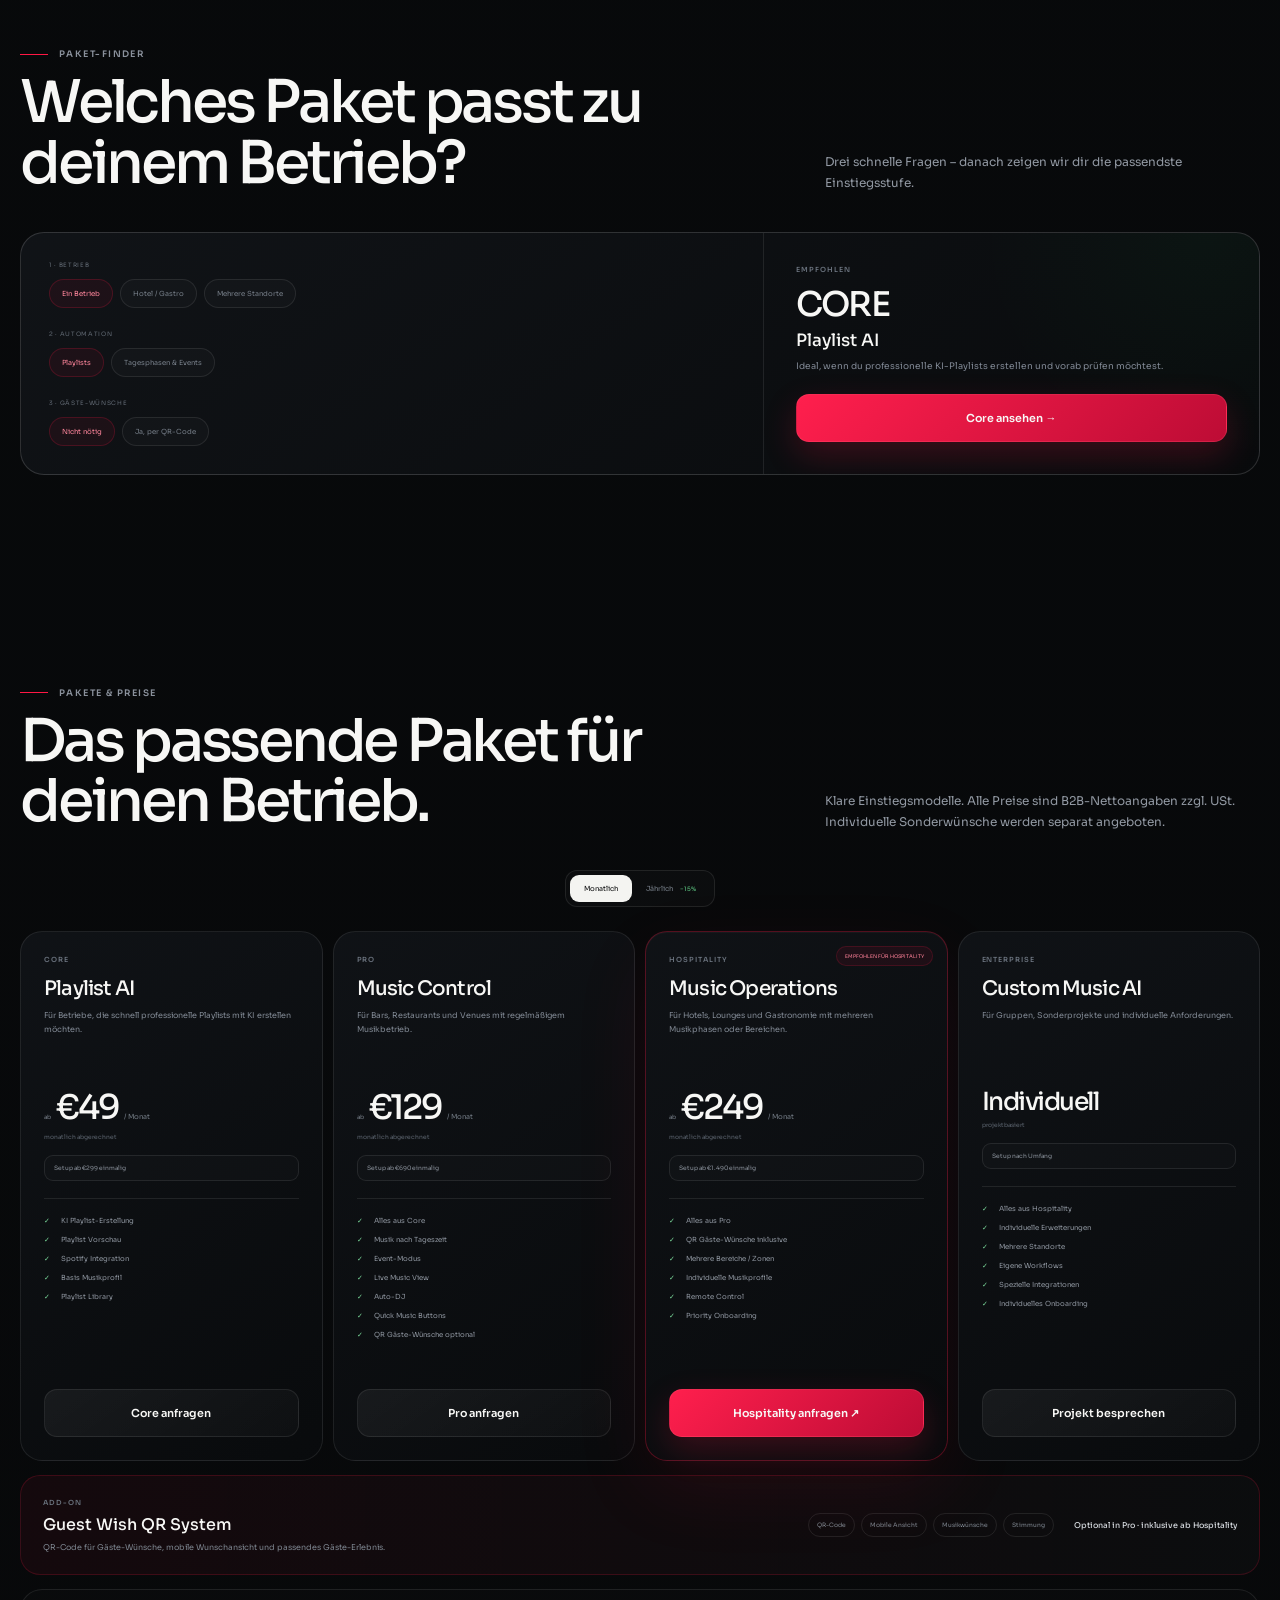
==== commit 78270f5b: "Sync final V6.4 markup" ====
--- a/index.html
+++ b/index.html
@@ -168,6 +168,7 @@
       </div>
     </section>
 
+
     <section class="trust-strip">
       <div class="container trust-grid">
         <div><span>PLAYLISTS</span><strong>Mit KI erstellen</strong></div>
@@ -251,6 +252,77 @@
           <div class="story-stage">
             <div class="story-window" id="storyWindow"></div>
           </div>
+        </div>
+      </div>
+    </section>
+
+
+    <section class="section motion-showcase-section" id="motion">
+      <div class="container">
+        <div class="section-heading reveal">
+          <div><div class="kicker"><span></span> PRODUKT IN BEWEGUNG</div><h2>In wenigen Sekunden sehen, wie das System arbeitet.</h2></div>
+          <p>Drei kurze Loops zeigen den wichtigsten Kunden-Flow: Musik planen, Gäste einbinden und den Tagesverlauf automatisch steuern.</p>
+        </div>
+
+        <div class="motion-showcase-grid">
+          <article class="motion-film motion-film-main reveal">
+            <div class="motion-film-copy">
+              <span class="eyebrow">PRODUCT FLOW · 10 SEK.</span>
+              <h3>Vom Musikwunsch bis zur laufenden Musik.</h3>
+              <p>Playlist, Dinner Mode und Gäste-Wunsch in einer einzigen verständlichen Produktansicht.</p>
+              <div class="motion-tags"><span>Playlist AI</span><span>Live Music</span><span>Guest Wishes</span></div>
+            </div>
+            <div class="motion-video-shell" id="productFilmWrap">
+              <div class="motion-video-fallback motion-video-fallback-product" aria-hidden="true">
+                <span><i></i> LIVE MUSIC</span>
+                <strong>Sunset → Dinner → Guest Wish</strong>
+                <small>Produkt-Animation</small>
+              </div>
+              <video id="productFilm" muted loop playsinline controls preload="metadata" poster="/assets/v6/hospitality-rooftop.webp" aria-label="KI Spotify Agent Product Flow">
+                <source src="/assets/v6/product-film-v6.mp4" type="video/mp4">
+              </video>
+            </div>
+          </article>
+
+          <article class="motion-film reveal" data-delay="70">
+            <div class="motion-film-copy">
+              <span class="eyebrow">QR GUEST WISH · 8 SEK.</span>
+              <h3>Scannen → Wunsch → Bestätigung.</h3>
+              <p>Der komplette Gäste-Flow, ohne dein Team zu unterbrechen.</p>
+            </div>
+            <div class="motion-video-shell compact native-motion-preview motion-qr-preview" aria-label="Animierte Vorschau des QR Gäste-Wunsch Ablaufs">
+              <div class="motion-phone">
+                <span class="motion-phone-notch"></span>
+                <small>Musikwunsch</small>
+                <strong>Beautiful Things</strong>
+                <em>Wunsch senden</em>
+              </div>
+              <div class="motion-arrow">→</div>
+              <div class="motion-accepted"><i>✓</i><strong>Wunsch empfangen</strong><small>passt zum Musikprofil</small></div>
+            </div>
+          </article>
+
+          <article class="motion-film reveal" data-delay="120">
+            <div class="motion-film-copy">
+              <span class="eyebrow">MUSIC TIMELINE · 10 SEK.</span>
+              <h3>Ein Tag. Automatisch die passende Musik.</h3>
+              <p>Breakfast, Lunch, Sunset, Dinner und Event Mode als klarer visueller Ablauf.</p>
+            </div>
+            <div class="motion-video-shell compact native-motion-preview motion-day-preview" aria-label="Animierte Vorschau der automatischen Musik-Timeline">
+              <div class="motion-day-line"><span></span></div>
+              <div class="motion-day-point"><b>08:00</b><small>Breakfast</small></div>
+              <div class="motion-day-point"><b>12:00</b><small>Lunch</small></div>
+              <div class="motion-day-point active"><b>17:00</b><small>Sunset</small></div>
+              <div class="motion-day-point"><b>20:00</b><small>Dinner</small></div>
+              <div class="motion-day-point"><b>23:00</b><small>Late Night</small></div>
+              <div class="motion-event-pill">EVENT MODE</div>
+            </div>
+          </article>
+        </div>
+
+        <div class="motion-note reveal">
+          <span><i></i> Video + native UI-Motion · kurz, leise und fokussiert.</span>
+          <span>Keine externen Video-Dienste · direkt vom AI Kitz Server</span>
         </div>
       </div>
     </section>
@@ -411,6 +483,24 @@
             <p>Ein leuchtender Zeitstrahl zeigt dir, welcher Musikmodus gerade aktiv ist – und was als Nächstes kommt.</p>
           </div>
         </div>
+
+
+        <div class="timeline-video reveal">
+          <div class="timeline-video-copy">
+            <span class="eyebrow">10 SEKUNDEN · DAYPART FLOW</span>
+            <h3>Ein ganzer Musiktag als Animation.</h3>
+            <p>Breakfast, Lunch, Sunset, Dinner und Late Night – inklusive Event Override, wenn ein Special den normalen Ablauf übernimmt.</p>
+          </div>
+          <div class="timeline-video-player" id="daypartFilmWrap">
+            <div class="timeline-video-fallback" aria-hidden="true">
+              <span>08:00</span><i></i><span>12:00</span><i></i><span>17:00</span><i></i><span>20:00</span><i></i><span>23:00</span>
+            </div>
+            <video id="daypartFilm" autoplay muted loop playsinline controls preload="metadata" aria-label="Animation der automatischen Tagesphasen">
+              <source src="/assets/v6/daypart-timeline-v6.mp4" type="video/mp4">
+            </video>
+          </div>
+        </div>
+
         <div class="timeline-shell reveal">
           <div class="timeline-line"><span id="timelineProgress"></span></div>
           <button class="timeline-point" data-time="breakfast" type="button"><time>08:00</time><i></i><strong>Breakfast</strong><small>Soft Pop · Acoustic</small></button>
--- a/styles.css
+++ b/styles.css
@@ -36,7 +36,7 @@
 .audience-grid{display:grid;grid-template-columns:repeat(4,1fr);gap:12px}.audience-card,.feature-card,.benefit-card,.onboard-card{border:1px solid var(--line);border-radius:20px;background:linear-gradient(145deg,rgba(16,19,22,.92),rgba(10,12,14,.94));padding:22px;position:relative;overflow:hidden}.audience-card{min-height:270px}.audience-card>i{display:grid;place-items:center;width:45px;height:45px;border-radius:13px;border:1px solid var(--line);background:rgba(255,255,255,.025);font-style:normal;font-size:17px}.audience-card>span{display:block;color:#606873;font-size:6px;letter-spacing:.13em;margin-top:46px}.audience-card h3{font-size:17px;font-weight:500;margin:9px 0 8px}.audience-card p{color:#808894;font-size:9px;line-height:1.7;margin:0}
 .how-section{background:linear-gradient(180deg,transparent,rgba(255,255,255,.012),transparent)}.how-grid{display:grid;grid-template-columns:repeat(3,1fr);gap:12px}.how-card{min-height:300px;border:1px solid var(--line2);border-radius:22px;background:linear-gradient(145deg,rgba(17,20,24,.95),rgba(9,11,13,.96));padding:25px;position:relative}.how-card>b{font-size:7px;color:#ff718a}.how-icon{width:54px;height:54px;border-radius:16px;display:grid;place-items:center;border:1px solid var(--line);background:rgba(255,255,255,.026);font-size:18px;margin-top:50px}.how-card h3{font-size:20px;font-weight:500;margin:16px 0 8px}.how-card p{color:#818994;font-size:9px;line-height:1.72;margin:0}
 .view-tabs{display:grid;grid-template-columns:repeat(4,1fr);border:1px solid var(--line);border-radius:16px;overflow:hidden;background:rgba(255,255,255,.012);margin-bottom:12px}.view-tab{min-height:58px;border:0;border-left:1px solid var(--line);background:transparent;color:#707883;font-size:8px}.view-tab:first-child{border-left:0}.view-tab.active{color:#fff;background:linear-gradient(180deg,rgba(255,23,68,.08),rgba(255,23,68,.02));box-shadow:inset 0 -2px var(--red)}.view-stage{display:grid;grid-template-columns:.66fr 1.34fr;border:1px solid var(--line2);border-radius:25px;background:linear-gradient(145deg,rgba(17,20,24,.95),rgba(9,11,13,.96));overflow:hidden;min-height:430px}.view-copy{padding:40px;border-right:1px solid var(--line);display:flex;flex-direction:column;justify-content:center}.view-copy h3{font-size:30px;line-height:1.08;letter-spacing:-.045em;font-weight:500;margin:13px 0}.view-copy p{color:#8d949e;font-size:10px;line-height:1.75;margin:0}.view-copy ul{list-style:none;padding:0;margin:24px 0 0;display:grid;gap:9px}.view-copy li{position:relative;padding-left:25px;color:#7d858f;font-size:8px;line-height:1.55}.view-copy li:before{content:"✓";position:absolute;left:0;top:-1px;width:17px;height:17px;border-radius:6px;background:rgba(30,215,96,.05);border:1px solid rgba(30,215,96,.1);display:grid;place-items:center;color:#88e3a6;font-size:6px}.view-screen{padding:30px;background:radial-gradient(circle at 82% 18%,rgba(255,23,68,.07),transparent 270px);display:flex;align-items:center;justify-content:center}.customer-ui{width:100%;max-width:660px;border:1px solid var(--line);border-radius:18px;background:#0b0e11;padding:18px;box-shadow:0 25px 70px rgba(0,0,0,.28)}.ui-head{display:flex;justify-content:space-between;gap:12px;align-items:center;padding-bottom:12px;border-bottom:1px solid var(--line)}.ui-head strong{font-size:10px}.ui-head span{font-size:5px;color:#84dfa2;border:1px solid rgba(30,215,96,.12);background:rgba(30,215,96,.04);padding:5px 7px;border-radius:999px}.ui-row{display:grid;grid-template-columns:36px 1fr auto;gap:11px;align-items:center;min-height:58px;border-top:1px solid rgba(255,255,255,.05)}.ui-row:first-of-type{border-top:0}.ui-row>i{width:32px;height:32px;border-radius:9px;border:1px solid var(--line);background:#12161a;display:grid;place-items:center;font-style:normal}.ui-row strong{display:block;font-size:8px}.ui-row small{display:block;color:#606873;font-size:6px;margin-top:3px}.ui-row em{font-style:normal;color:#7fe09f;font-size:6px}.ui-hero{border:1px solid var(--line);border-radius:14px;background:linear-gradient(145deg,rgba(255,23,68,.06),rgba(255,255,255,.015));padding:16px;margin-top:12px}.ui-hero strong{font-size:16px;font-weight:500}.ui-hero p{color:#747c87;font-size:7px;line-height:1.55;margin:7px 0 0}.daypart-mini{display:grid;grid-template-columns:repeat(4,1fr);gap:7px;margin-top:13px}.daypart-mini>div{border:1px solid var(--line);border-radius:10px;padding:10px}.daypart-mini span{display:block;color:#5f6771;font-size:5px}.daypart-mini strong{display:block;font-size:7px;margin-top:5px}.daypart-mini .active{border-color:rgba(255,23,68,.2);background:rgba(255,23,68,.05)}
-.qr-section{background:radial-gradient(circle at 80% 30%,rgba(255,23,68,.06),transparent 34rem)}.qr-hero{display:grid;grid-template-columns:1.2fr .8fr;border:1px solid var(--line2);border-radius:26px;overflow:hidden;background:#0b0d10;box-shadow:var(--shadow)}.qr-visual{position:relative;min-height:500px;background:#0c0d0f}.qr-visual img{width:100%;height:100%;object-fit:cover}.qr-image-badge{position:absolute;left:18px;bottom:18px;display:flex;align-items:center;gap:8px;border:1px solid rgba(255,255,255,.13);background:rgba(8,9,10,.72);backdrop-filter:blur(16px);border-radius:999px;padding:9px 12px;color:#d4d8dd;font-size:7px}.qr-image-badge i{width:7px;height:7px;border-radius:50%;background:var(--green)}.qr-copy{padding:38px;display:flex;flex-direction:column;justify-content:center}.qr-copy h3,.video-copy h3,.qr-demo-copy h3{font-size:30px;line-height:1.08;letter-spacing:-.045em;font-weight:500;margin:13px 0}.qr-copy>p,.video-copy>p,.qr-demo-copy>p{color:#8d949e;font-size:10px;line-height:1.75;margin:0}.qr-steps{display:grid;gap:10px;margin-top:24px}.qr-steps>div{display:grid;grid-template-columns:32px 1fr;gap:11px;align-items:start}.qr-steps b{width:30px;height:30px;border-radius:9px;border:1px solid rgba(255,23,68,.12);background:rgba(255,23,68,.05);display:grid;place-items:center;color:#ff7b94;font-size:7px}.qr-steps strong{display:block;font-size:8px}.qr-steps small{display:block;color:#626a74;font-size:6px;line-height:1.5;margin-top:4px}.qr-actions{display:flex;gap:9px;flex-wrap:wrap;margin-top:26px}.qr-video-card{display:grid;grid-template-columns:.72fr 1.28fr;gap:0;border:1px solid var(--line);border-radius:24px;background:linear-gradient(145deg,rgba(16,19,23,.94),rgba(9,11,13,.96));overflow:hidden;margin-top:16px}.video-copy{padding:34px;display:flex;flex-direction:column;justify-content:center;border-right:1px solid var(--line)}.video-wrap{background:#050607;min-height:360px}.video-wrap video{width:100%;height:100%;object-fit:cover}.qr-demo-card{display:grid;grid-template-columns:1fr auto;gap:28px;align-items:center;border:1px solid var(--line);border-radius:20px;background:rgba(255,255,255,.015);padding:24px;margin-top:16px}.qr-code-wrap{display:grid;justify-items:center;gap:8px;border:1px solid var(--line);border-radius:16px;background:#fff;padding:12px}.qr-code-wrap img{width:145px;height:145px}.qr-code-wrap span{color:#333;font-size:6px}
+.qr-section{background:radial-gradient(circle at 80% 30%,rgba(255,23,68,.06),transparent 34rem)}.qr-hero{display:grid;grid-template-columns:1.2fr .8fr;border:1px solid var(--line2);border-radius:26px;overflow:hidden;background:#0b0d10;box-shadow:var(--shadow)}.qr-visual{position:relative;min-height:500px;background:#0c0d0f}.qr-visual img{width:100%;height:100%;object-fit:cover}.qr-image-badge{position:absolute;left:18px;bottom:18px;display:flex;align-items:center;gap:8px;border:1px solid rgba(255,255,255,.13);background:rgba(8,9,10,.72);backdrop-filter:blur(16px);border-radius:999px;padding:9px 12px;color:#d4d8dd;font-size:7px}.qr-image-badge i{width:7px;height:7px;border-radius:50%;background:var(--green)}.qr-copy{padding:38px;display:flex;flex-direction:column;justify-content:center}.qr-copy h3,.video-copy h3,.qr-demo-copy h3{font-size:30px;line-height:1.08;letter-spacing:-.045em;font-weight:500;margin:13px 0}.qr-copy>p,.video-copy>p,.qr-demo-copy>p{color:#8d949e;font-size:10px;line-height:1.75;margin:0}.qr-steps{display:grid;gap:10px;margin-top:24px}.qr-steps>div{display:grid;grid-template-columns:32px 1fr;gap:11px;align-items:start}.qr-steps b{width:30px;height:30px;border-radius:9px;border:1px solid rgba(255,23,68,.12);background:rgba(255,23,68,.05);display:grid;place-items:center;color:#ff7b94;font-size:7px}.qr-steps strong{display:block;font-size:8px}.qr-steps small{display:block;color:#626a74;font-size:6px;line-height:1.5;margin-top:4px}.qr-actions{display:flex;gap:9px;flex-wrap:wrap;margin-top:26px}.qr-video-card{display:grid;grid-template-columns:.72fr 1.28fr;gap:0;border:1px solid var(--line);border-radius:24px;background:linear-gradient(145deg,rgba(16,19,23,.94),rgba(9,11,13,.96));overflow:hidden;margin-top:16px}.video-copy{padding:34px;display:flex;flex-direction:column;justify-content:center;border-right:1px solid var(--line)}.video-wrap{background:#050607;min-height:360px;position:relative;overflow:hidden}.video-wrap video{width:100%;height:100%;object-fit:cover;position:relative;z-index:2;transition:opacity .3s ease}.video-fallback-demo{position:absolute;inset:0;z-index:1;display:flex;align-items:center;justify-content:center;gap:16px;padding:28px;background:radial-gradient(circle at 50% 35%,rgba(255,23,68,.08),transparent 58%),linear-gradient(145deg,#0d1014,#07090b);opacity:0;pointer-events:none;transition:opacity .3s ease}.video-wrap.video-fallback-active .video-fallback-demo{opacity:1}.video-wrap.video-fallback-active video{opacity:0}.video-fallback-demo>i{font-style:normal;color:#414851;font-size:18px;animation:vfArrow 1.7s ease-in-out infinite}.vf-step{width:150px;min-height:160px;border:1px solid var(--line2);border-radius:18px;background:rgba(255,255,255,.025);display:flex;flex-direction:column;align-items:center;justify-content:center;text-align:center;padding:16px;box-shadow:0 22px 55px rgba(0,0,0,.24)}.vf-step b{font-size:25px;letter-spacing:-.05em}.vf-step strong{font-size:10px;margin-top:8px}.vf-step small{font-size:6px;color:#69727c;margin-top:6px}.vf-step em{font-style:normal;font-size:6px;color:#fff;background:linear-gradient(135deg,#ff204e,#be0d36);border-radius:9px;padding:7px 9px;margin-top:12px}.vf-qr{position:relative}.vf-qr:after{content:"";position:absolute;left:18px;right:18px;height:1px;background:linear-gradient(90deg,transparent,var(--red),transparent);box-shadow:0 0 12px rgba(255,23,68,.65);animation:vfScan 2.1s ease-in-out infinite}.vf-live span{border:1px solid rgba(30,215,96,.12);background:rgba(30,215,96,.04);color:#83e2a2;border-radius:999px;padding:6px 8px;font-size:5px}.vf-live strong{font-size:11px}.vf-live small{color:#65b07c}@keyframes vfScan{0%,100%{top:35%}50%{top:65%}}@keyframes vfArrow{0%,100%{transform:translateX(0);opacity:.55}50%{transform:translateX(5px);opacity:1}}.qr-demo-card{display:grid;grid-template-columns:1fr auto;gap:28px;align-items:center;border:1px solid var(--line);border-radius:20px;background:rgba(255,255,255,.015);padding:24px;margin-top:16px}.qr-code-wrap{display:grid;justify-items:center;gap:8px;border:1px solid var(--line);border-radius:16px;background:#fff;padding:12px}.qr-code-wrap img{width:145px;height:145px}.qr-code-wrap span{color:#333;font-size:6px}
 .features-grid{display:grid;grid-template-columns:repeat(3,1fr);gap:12px}.feature-card{min-height:235px}.feature-card>i{width:44px;height:44px;border-radius:13px;border:1px solid var(--line);background:rgba(255,255,255,.025);display:grid;place-items:center;font-style:normal;font-size:13px}.feature-card>span{display:block;margin-top:22px;color:#626a74;font-size:6px;letter-spacing:.12em}.feature-card h3{font-size:15px;font-weight:500;margin:8px 0}.feature-card p{margin:0;color:#818994;font-size:9px;line-height:1.7}
 .daypart-section{background:linear-gradient(180deg,rgba(255,255,255,.012),transparent)}.daypart-grid{display:grid;grid-template-columns:.78fr 1.22fr;gap:64px;align-items:center}.daypart-copy>p{margin-top:18px}.simple-checks{display:grid;gap:10px;margin-top:26px}.simple-checks span{color:#838b95;font-size:9px}.dayplan{border:1px solid var(--line2);border-radius:23px;background:linear-gradient(145deg,#101317,#0a0c0e);padding:23px;box-shadow:0 35px 90px rgba(0,0,0,.32)}.dayplan-head{display:flex;justify-content:space-between;gap:14px;align-items:center;padding-bottom:18px;border-bottom:1px solid var(--line)}.dayplan-head small{display:block;color:#5d646e;font-size:6px}.dayplan-head strong{display:block;font-size:11px;margin-top:5px;font-weight:500}.dayplan-head>span{display:flex;align-items:center;gap:7px;color:#84e2a4;border:1px solid rgba(30,215,96,.12);background:rgba(30,215,96,.035);padding:7px 9px;border-radius:999px;font-size:6px}.dayplan-head>span i{width:5px;height:5px;border-radius:50%;background:var(--green)}.dayplan-row{display:grid;grid-template-columns:48px 14px 1fr auto;gap:12px;align-items:center;min-height:70px;border-bottom:1px solid rgba(255,255,255,.05)}.dayplan-row time{font-size:7px;color:#606873}.dayplan-row>i{width:8px;height:8px;border-radius:50%;background:#3b4149;box-shadow:0 0 0 5px rgba(255,255,255,.025)}.dayplan-row.active>i{background:var(--green);box-shadow:0 0 0 5px rgba(30,215,96,.06)}.dayplan-row strong{display:block;font-size:8px}.dayplan-row span{display:block;margin-top:4px;color:#626a74;font-size:6px}.dayplan-row em{font-style:normal;color:#656d77;border:1px solid var(--line);border-radius:999px;padding:6px 8px;font-size:5px}.dayplan-row.active em{color:#8ee8ac;border-color:rgba(30,215,96,.12);background:rgba(30,215,96,.035)}
 .demo-shell{display:grid;grid-template-columns:.88fr 1.12fr;border:1px solid var(--line2);border-radius:26px;overflow:hidden;background:rgba(10,12,14,.9);box-shadow:var(--shadow)}.demo-control,.demo-result{padding:30px}.demo-control{border-right:1px solid var(--line);background:linear-gradient(155deg,rgba(18,21,25,.95),rgba(10,12,14,.94))}.demo-control h3,.demo-result-head h3{font-size:23px;font-weight:500;letter-spacing:-.04em;margin:9px 0 8px}.demo-control>p{color:#838b95;font-size:9px;line-height:1.7;margin:0 0 18px}.prompt-wrap{position:relative}.prompt-wrap textarea{width:100%;min-height:120px;resize:vertical;border:1px solid var(--line);border-radius:15px;background:rgba(255,255,255,.03);color:#fff;padding:15px 54px 15px 15px;outline:none;font-size:10px;line-height:1.6}.prompt-wrap textarea:focus{border-color:rgba(255,23,68,.45);box-shadow:0 0 0 3px rgba(255,23,68,.07)}.prompt-wrap button{position:absolute;right:10px;bottom:10px;width:39px;height:39px;border-radius:11px;border:1px solid rgba(255,23,68,.18);background:linear-gradient(135deg,#f21b46,#b80d34);box-shadow:0 9px 24px rgba(255,23,68,.18)}.preset-row{display:flex;gap:6px;flex-wrap:wrap;margin-top:10px}.preset-row button{border:1px solid var(--line);border-radius:999px;background:rgba(255,255,255,.022);color:#7d858f;padding:7px 9px;font-size:6px}.preset-row button.active,.preset-row button:hover{border-color:rgba(255,23,68,.22);background:rgba(255,23,68,.07);color:#ff8da2}.demo-note{display:flex;gap:9px;align-items:start;margin-top:18px;padding:12px;border:1px solid rgba(30,215,96,.1);background:rgba(30,215,96,.03);border-radius:11px;color:#7c858f;font-size:7px;line-height:1.5}.demo-note i{color:var(--green);font-style:normal}.demo-result{background:radial-gradient(circle at 80% 0%,rgba(30,215,96,.035),transparent 260px)}.demo-result-head{display:flex;justify-content:space-between;gap:18px;align-items:flex-start}.quality-pill{font-size:6px;color:#8ee9ae;border:1px solid rgba(30,215,96,.13);background:rgba(30,215,96,.045);border-radius:999px;padding:7px 9px}.demo-playlist{margin-top:18px;border:1px solid var(--line);border-radius:17px;background:rgba(255,255,255,.018);padding:18px}.demo-summary{display:flex;justify-content:space-between;gap:16px}.demo-summary small{display:block;color:#5d646e;font-size:5px}.demo-summary strong{display:block;font-size:14px;font-weight:500;margin-top:5px}.demo-score{width:46px;height:46px;border-radius:50%;display:grid;place-items:center;background:conic-gradient(var(--green) 0 94%,rgba(255,255,255,.07) 94%);box-shadow:inset 0 0 0 5px #111418;color:#b7efc9;font-size:8px}.demo-tags{display:flex;gap:6px;flex-wrap:wrap;margin:14px 0}.demo-tags span{border:1px solid var(--line);border-radius:999px;padding:6px 8px;color:#717985;font-size:6px}.demo-track{display:grid;grid-template-columns:24px 1fr auto;gap:10px;align-items:center;min-height:49px;border-top:1px solid rgba(255,255,255,.05)}.demo-track:first-child{border-top:0}.demo-track>b{font-size:6px;color:#4f5660}.demo-track strong{display:block;font-size:8px;font-weight:500}.demo-track small{display:block;color:#606873;font-size:6px;margin-top:3px}.demo-track em{font-style:normal;color:#80dda0;font-size:6px}.demo-bottom{display:flex;justify-content:space-between;gap:16px;align-items:center;border-top:1px solid var(--line);padding-top:14px;margin-top:7px;color:#646b75;font-size:6px}
@@ -81,3 +81,5 @@
 
 @media(max-width:1000px){.venue-shell,.plan-finder,.timeline-hero{grid-template-columns:1fr}.venue-options,.finder-questions{border-right:0;border-bottom:1px solid var(--line)}.product-story{grid-template-columns:1fr}.story-stage{position:relative;top:auto}.popular-grid{grid-template-columns:1fr 1fr}.popular-card:last-child{grid-column:1/-1}.timeline-media{min-height:360px}.timeline-media:after{background:linear-gradient(180deg,transparent 55%,rgba(8,10,12,.75))}.feature-modal-dialog{grid-template-columns:1fr}.feature-modal-visual{min-height:340px}}
 @media(max-width:700px){.venue-flow{grid-template-columns:1fr 1fr}.venue-now{grid-template-columns:1fr}.venue-status{margin-top:10px;width:max-content}.product-story{gap:12px}.story-step{min-height:auto}.story-window{min-height:520px;padding:18px}.popular-grid{grid-template-columns:1fr}.popular-card:last-child{grid-column:auto}.guest-toast{display:none}.timeline-shell{grid-template-columns:1fr;padding:10px 0 10px 30px}.timeline-line{left:11px;right:auto;top:20px;bottom:20px;width:2px;height:auto}.timeline-line span{width:100%!important;height:50%;transition:height .45s}.timeline-point{display:grid;grid-template-columns:44px 20px 1fr;text-align:left;align-items:center;min-height:70px}.timeline-point time{grid-column:1}.timeline-point>i{margin:0 auto}.timeline-point strong{grid-column:3}.timeline-point small{grid-column:3;margin-top:-24px;padding-top:22px}.timeline-detail{grid-template-columns:1fr}.energy-card,.familiar-card{min-width:0}.event-override{grid-template-columns:1fr}.event-override>i{transform:rotate(90deg);text-align:center}.before-after{grid-template-columns:1fr}.ba-switch{flex-direction:row}.ba-switch span{writing-mode:horizontal-tb}.ba-switch button{width:66px;height:38px}.ba-switch button i{left:4px;top:4px}.ba-switch button.on i{top:4px;left:32px}.finder-questions,.finder-result{padding:22px}.feature-modal{padding:10px}.feature-modal-copy{padding:30px 22px}.feature-modal-visual{min-height:300px}.feature-modal-copy h2{font-size:30px}}
+
+@media(max-width:700px){.video-fallback-demo{gap:8px;padding:16px}.vf-step{width:31%;min-height:130px;padding:10px}.vf-step strong{font-size:8px}.video-fallback-demo>i{font-size:12px}.vf-step em{font-size:5px;padding:6px}.vf-qr:after{left:10px;right:10px}}
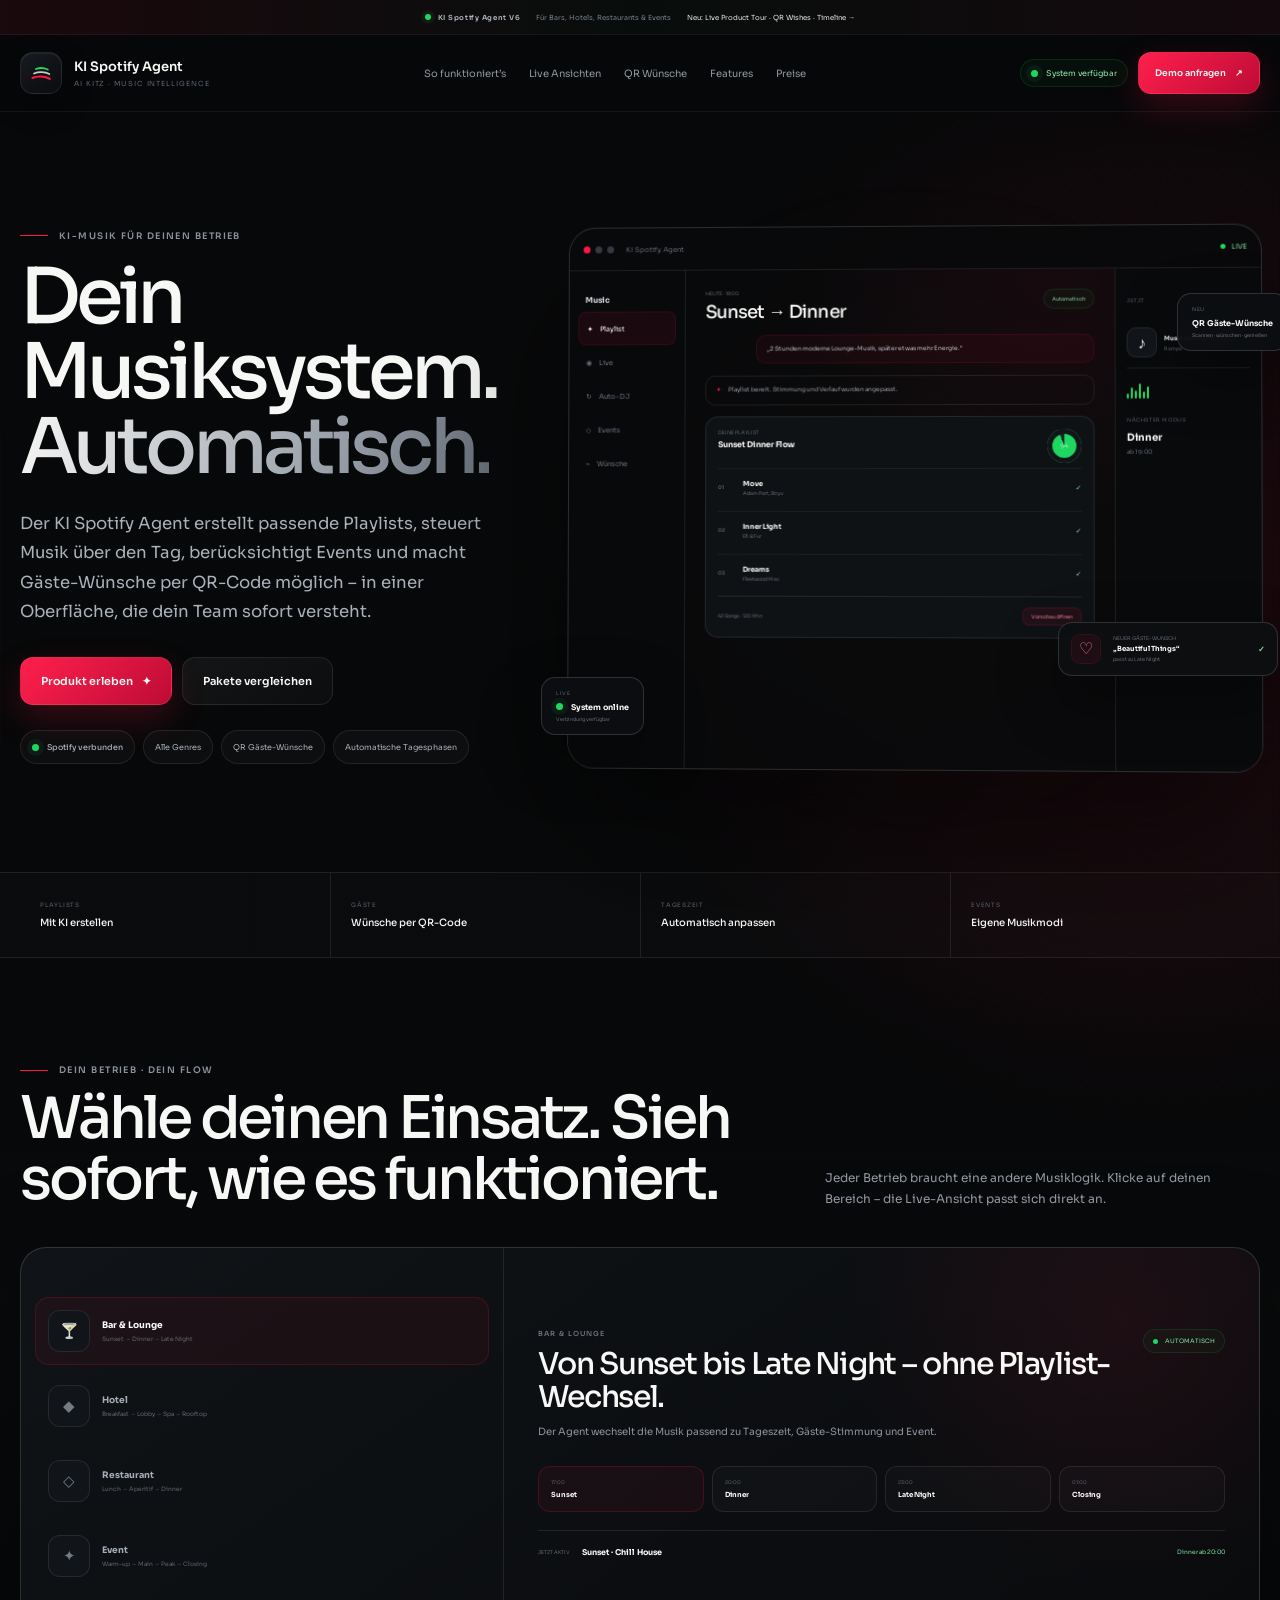
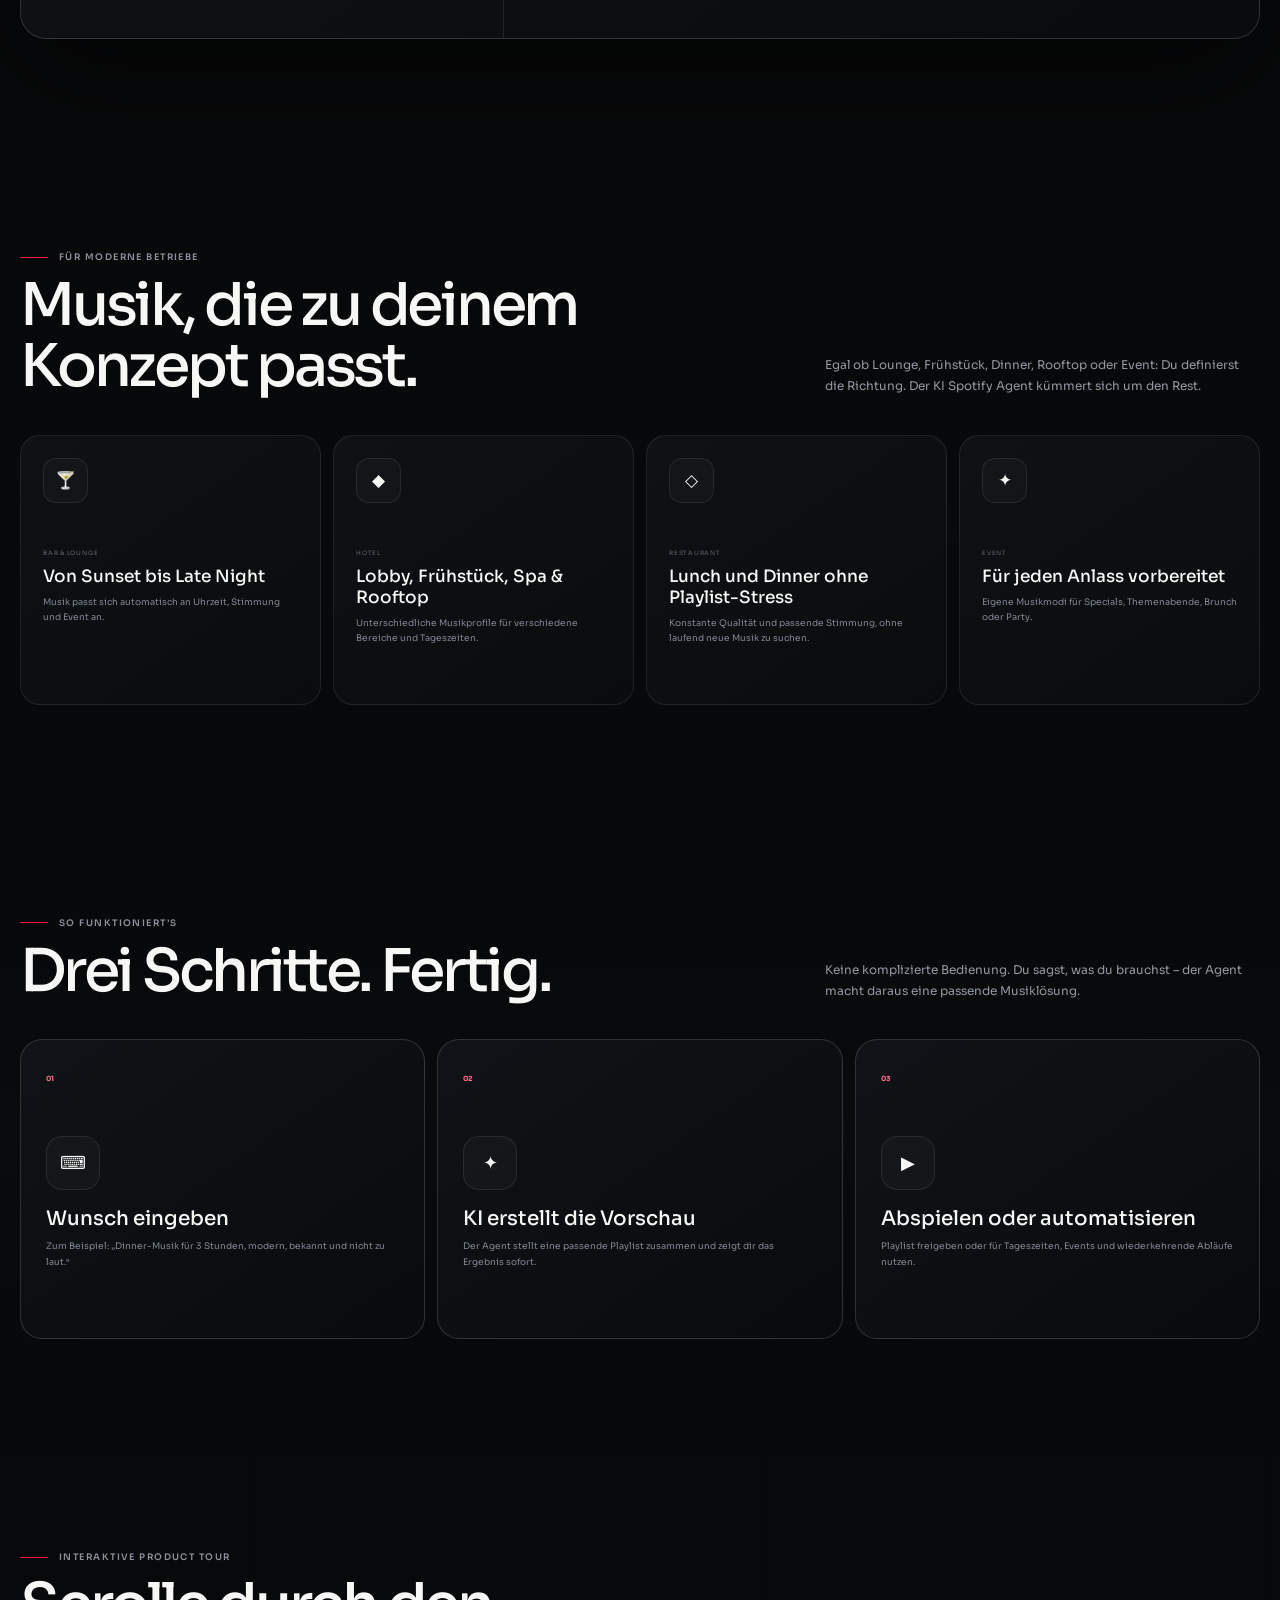
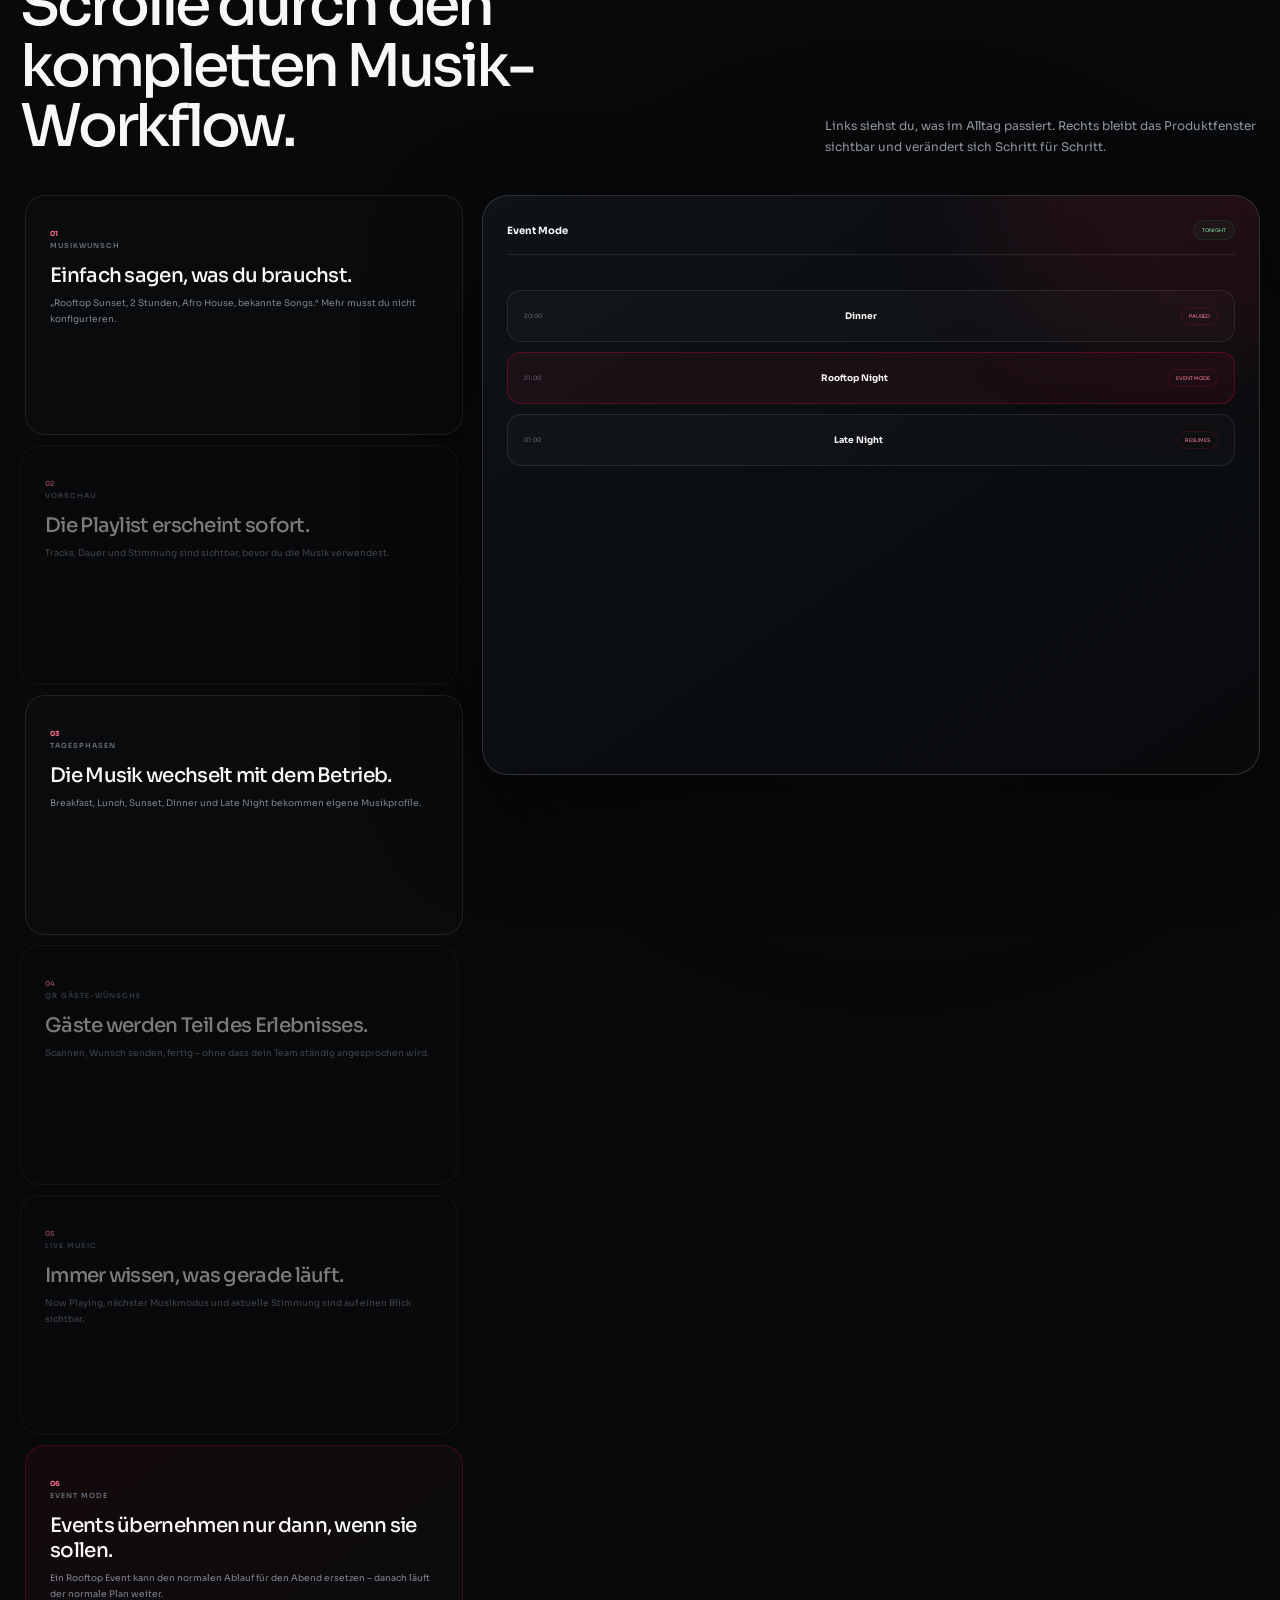
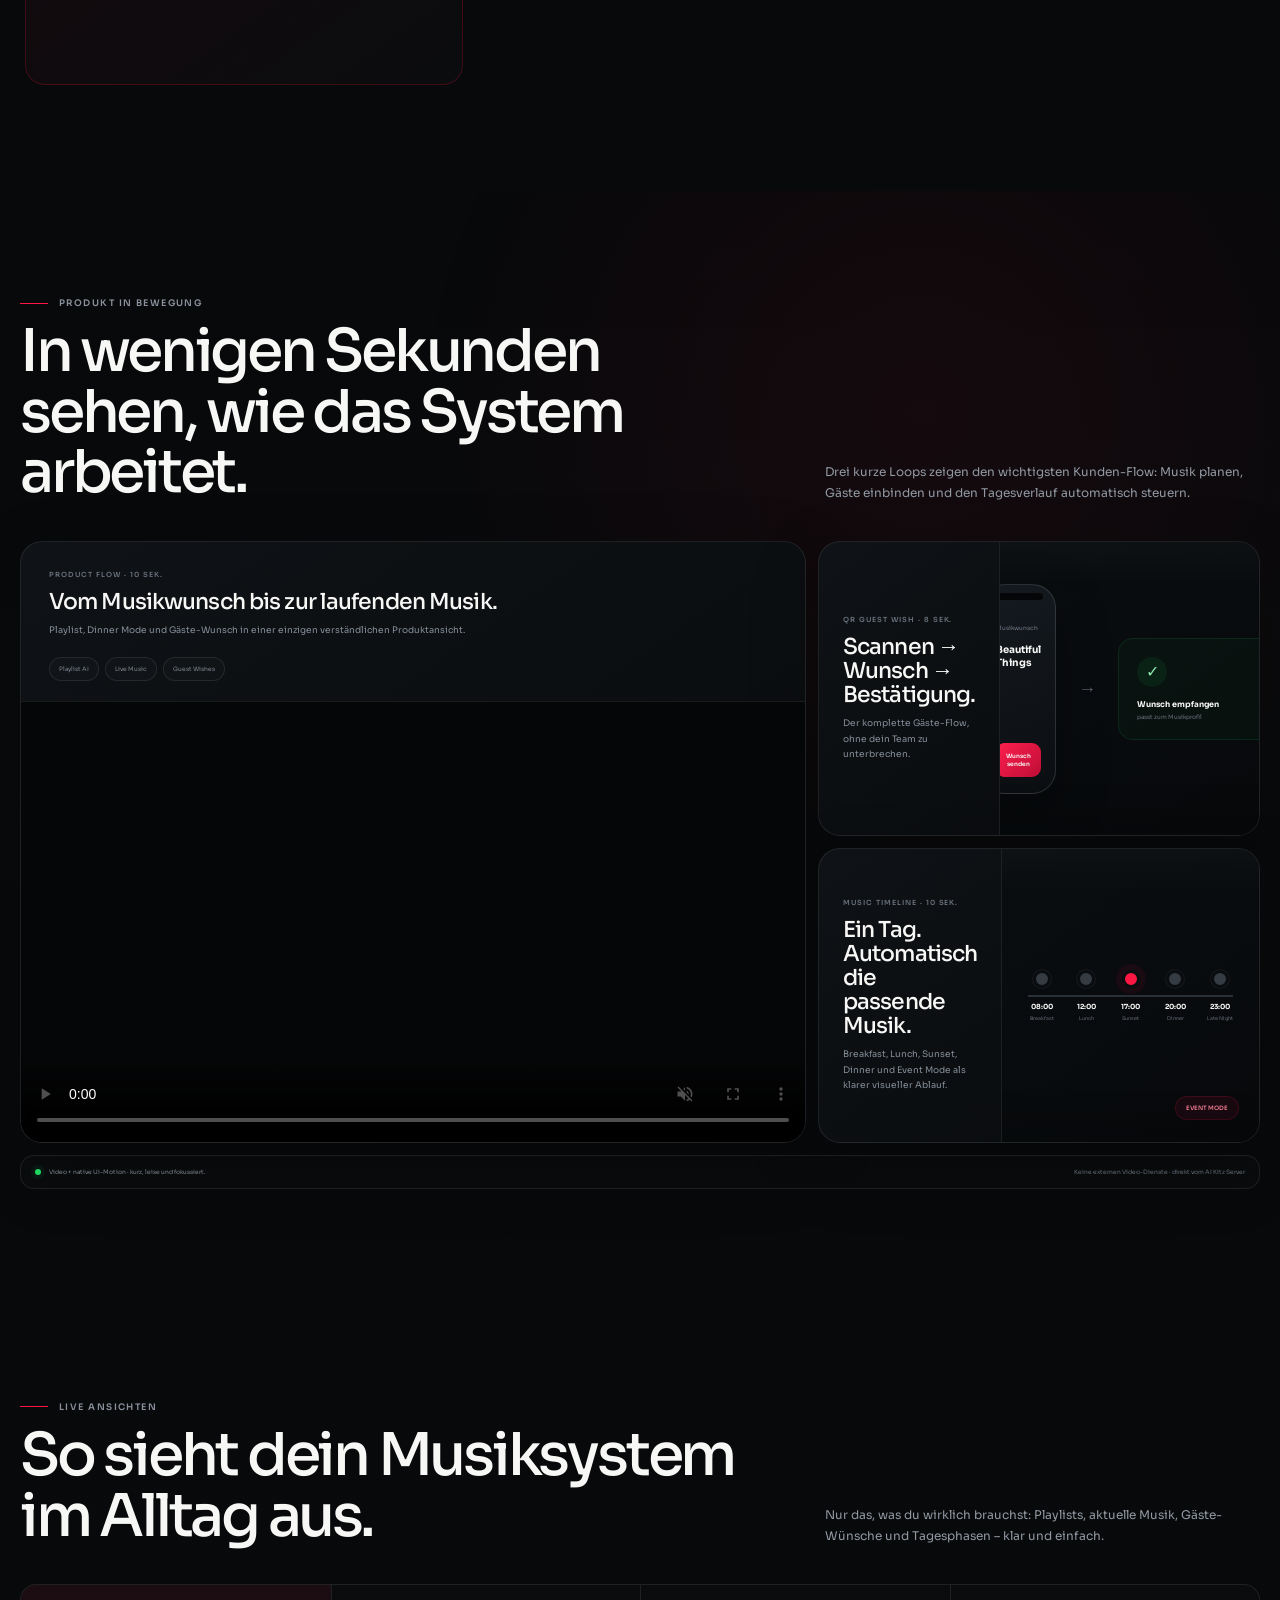
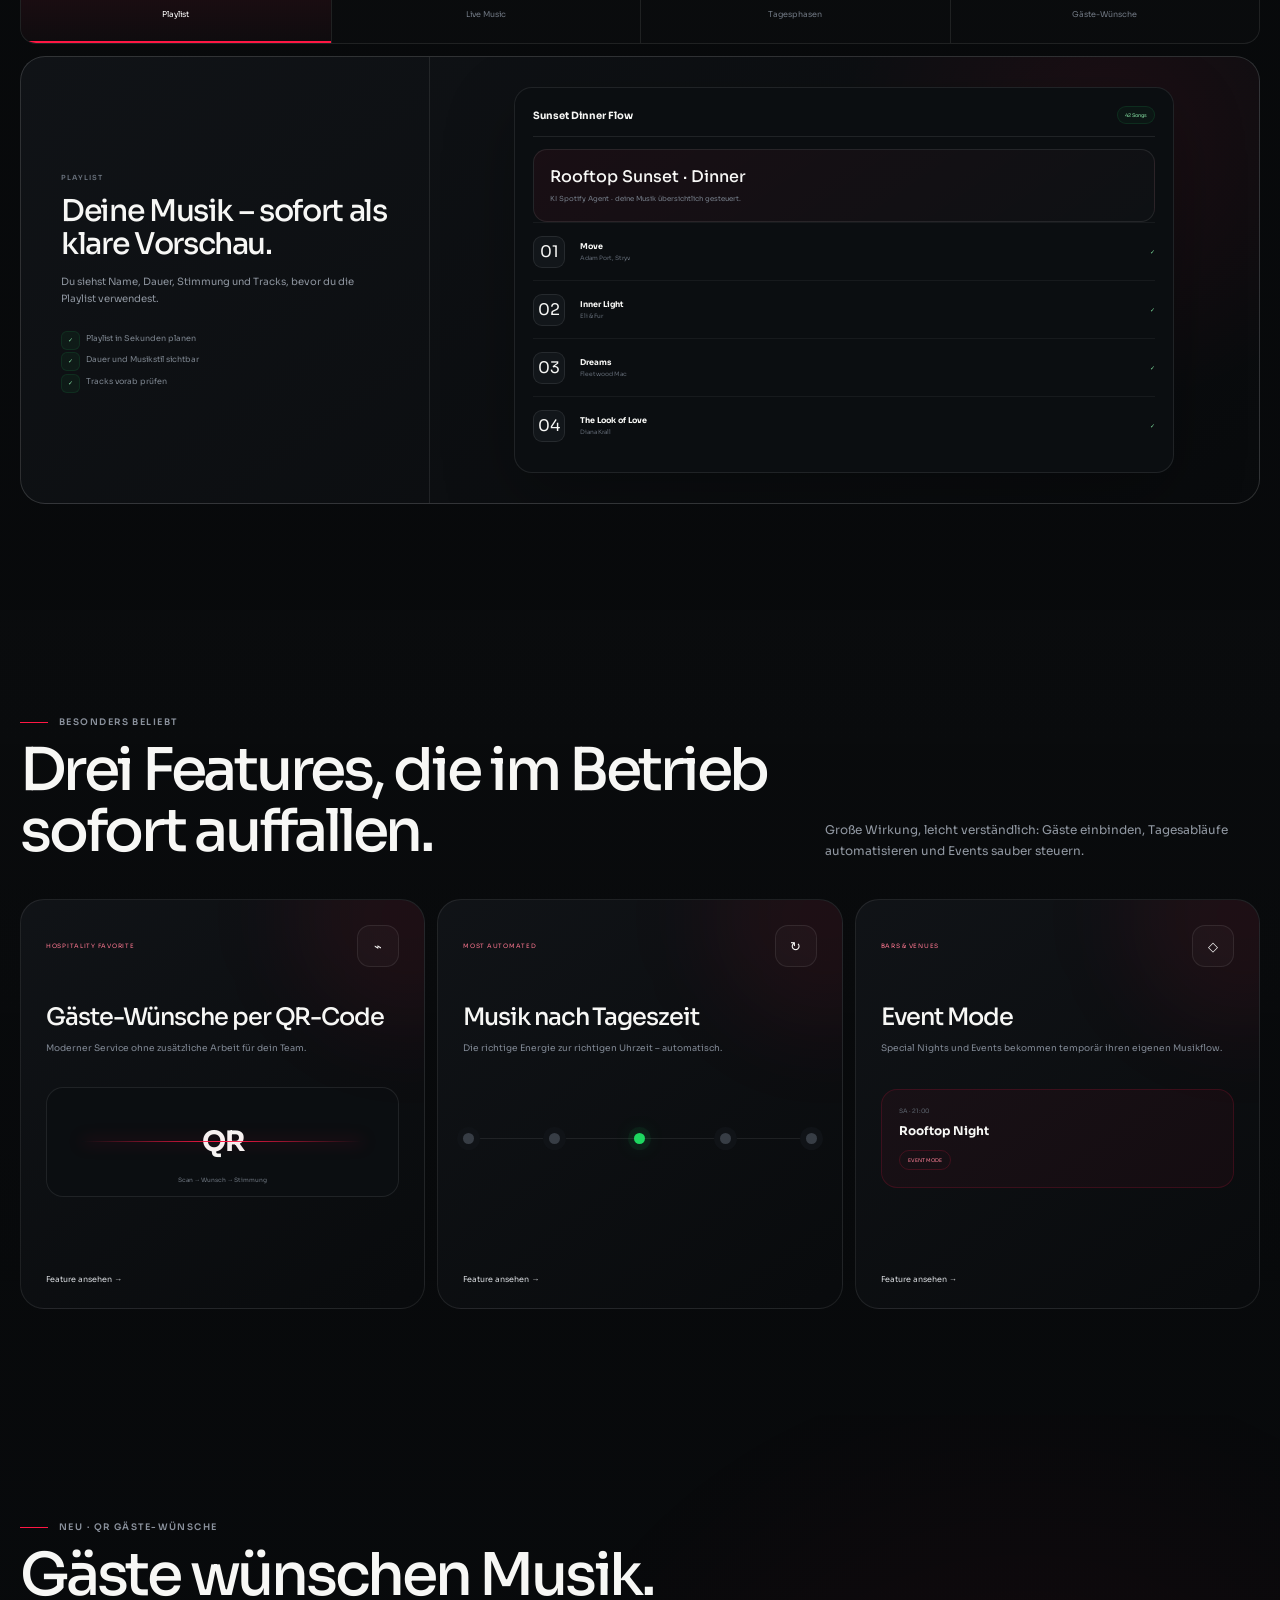
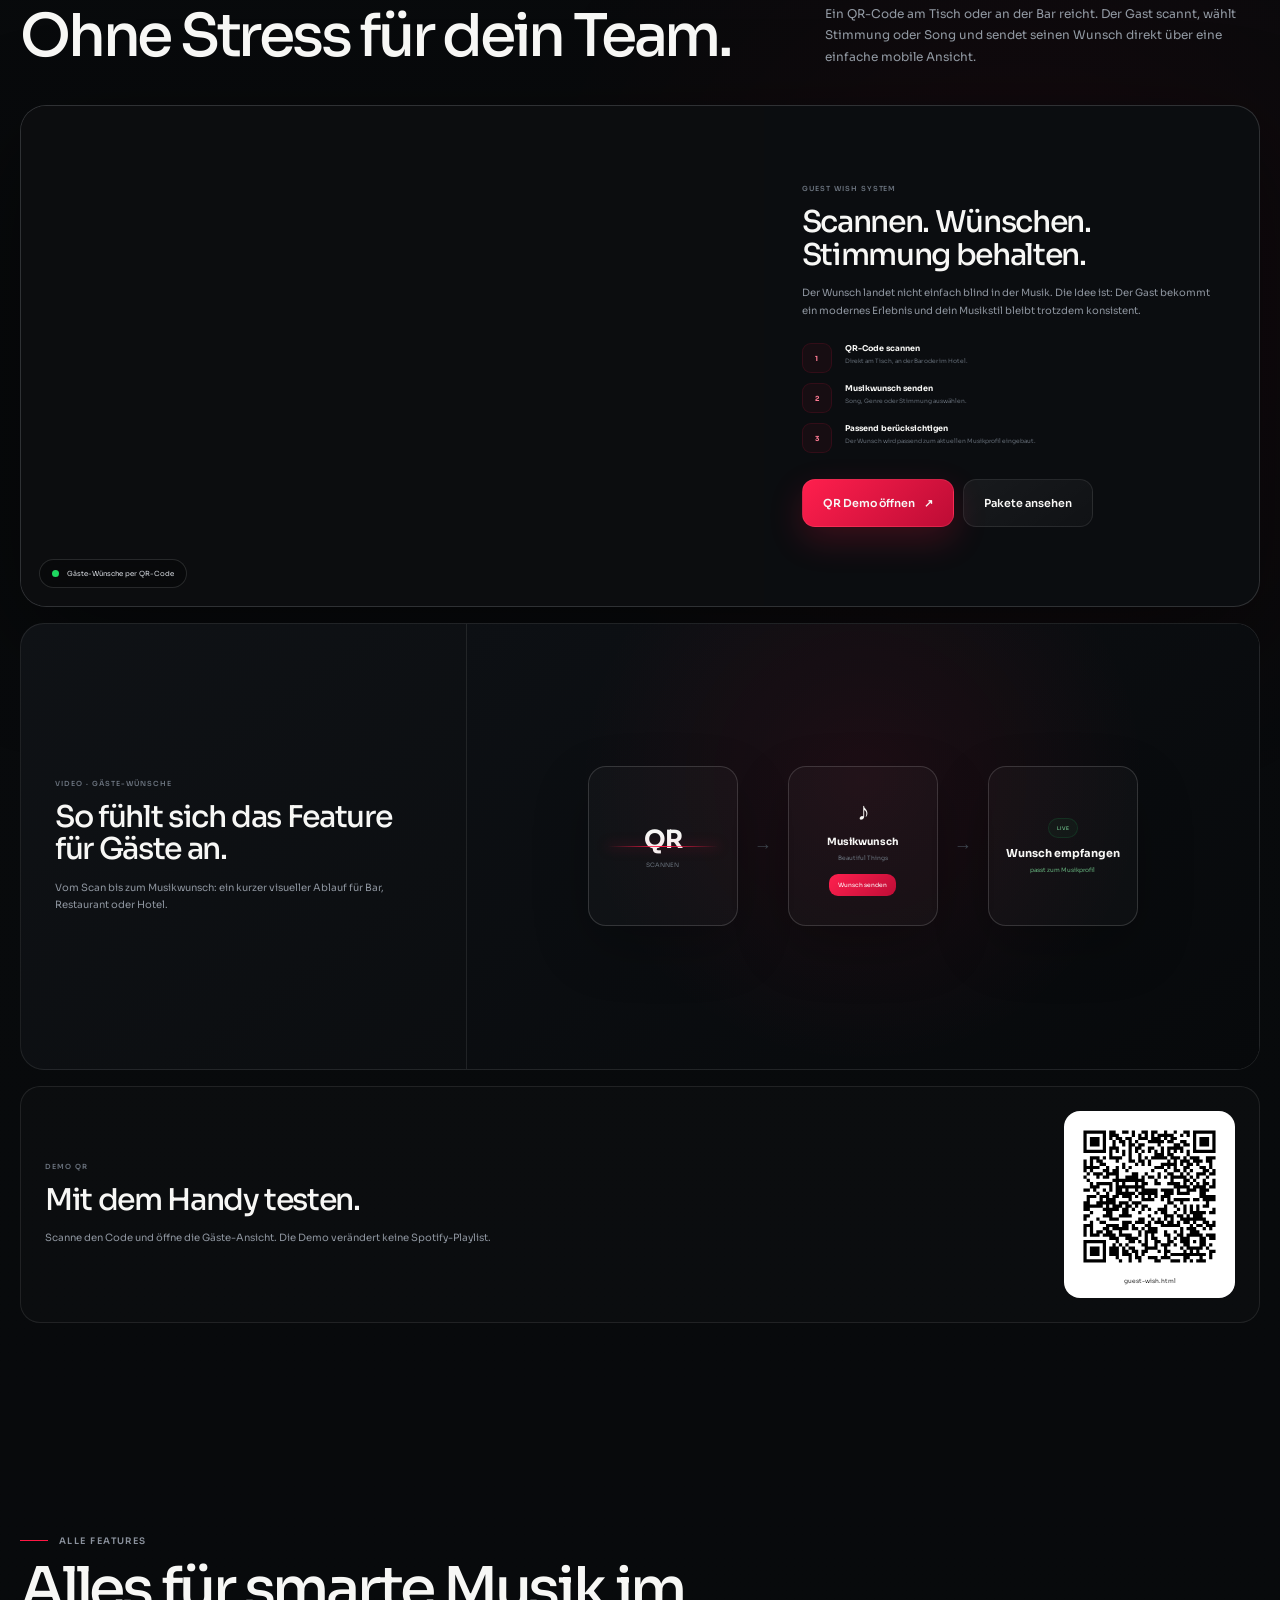
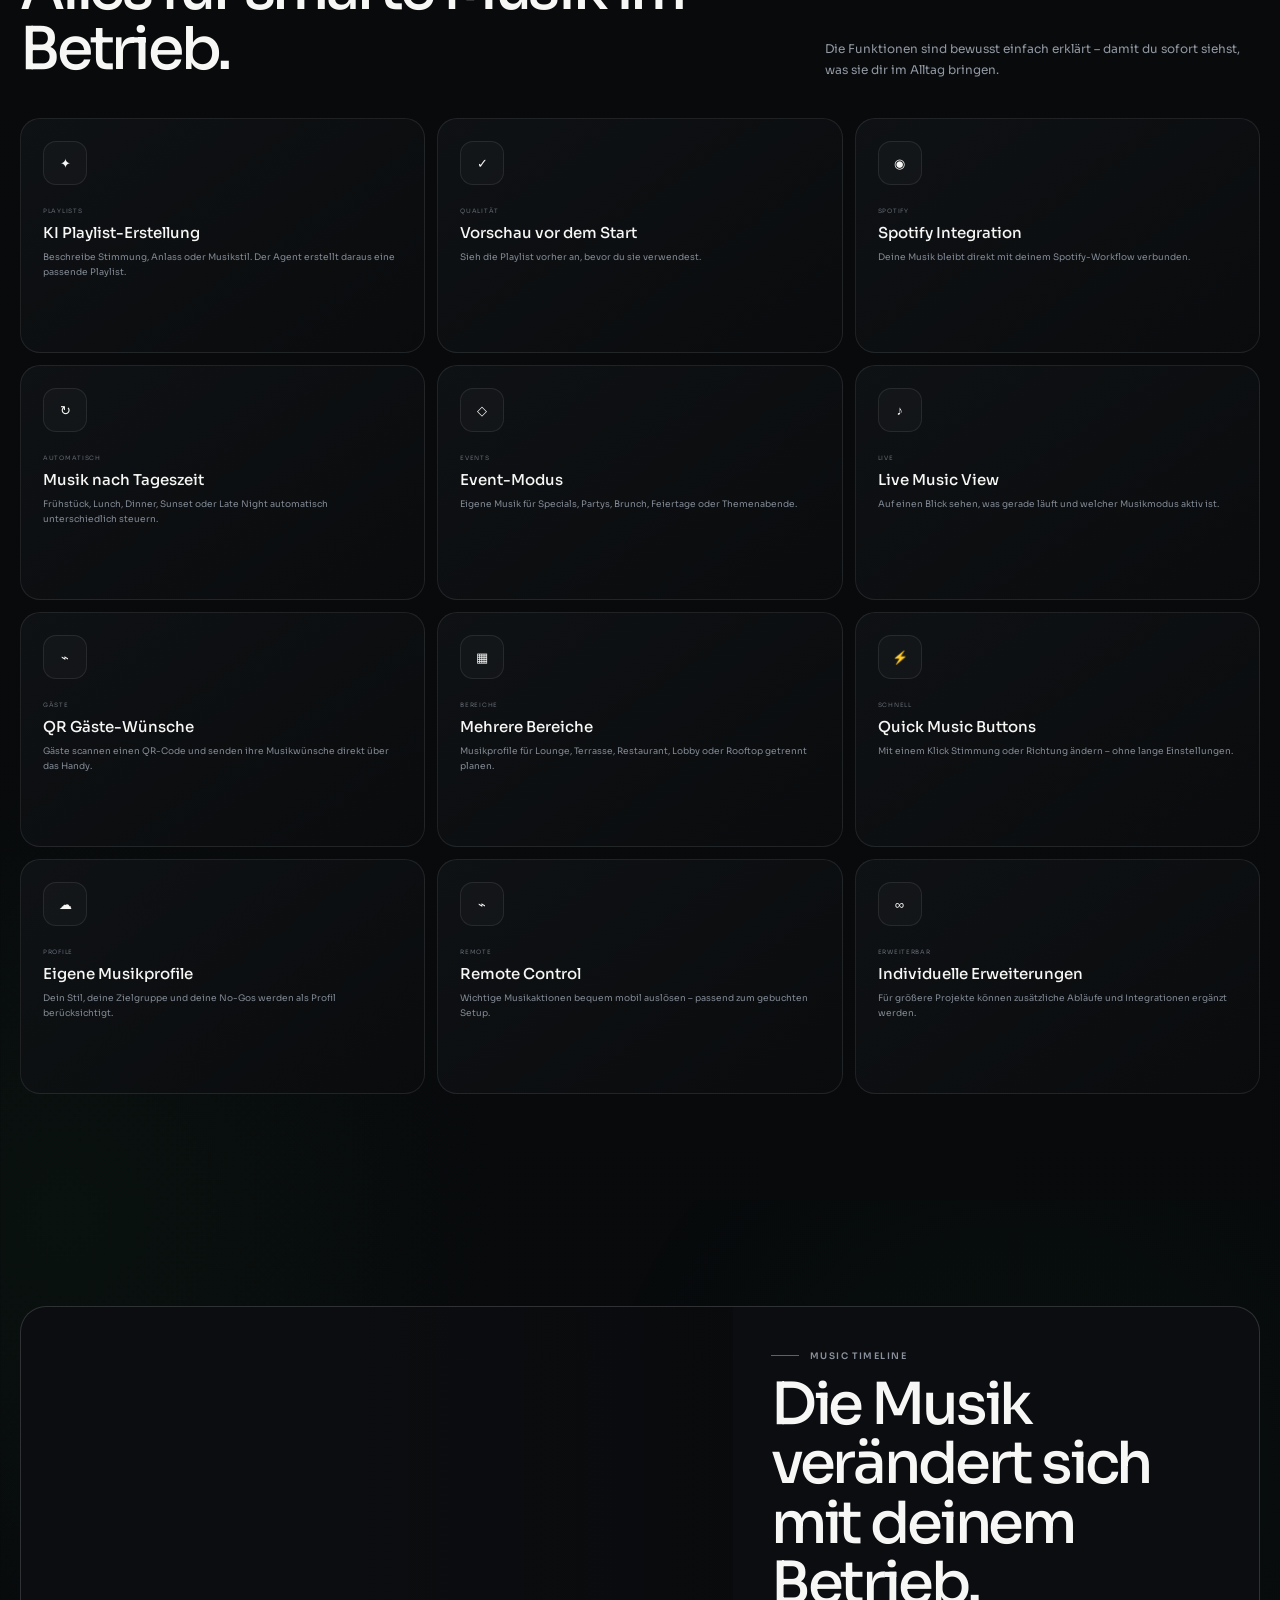
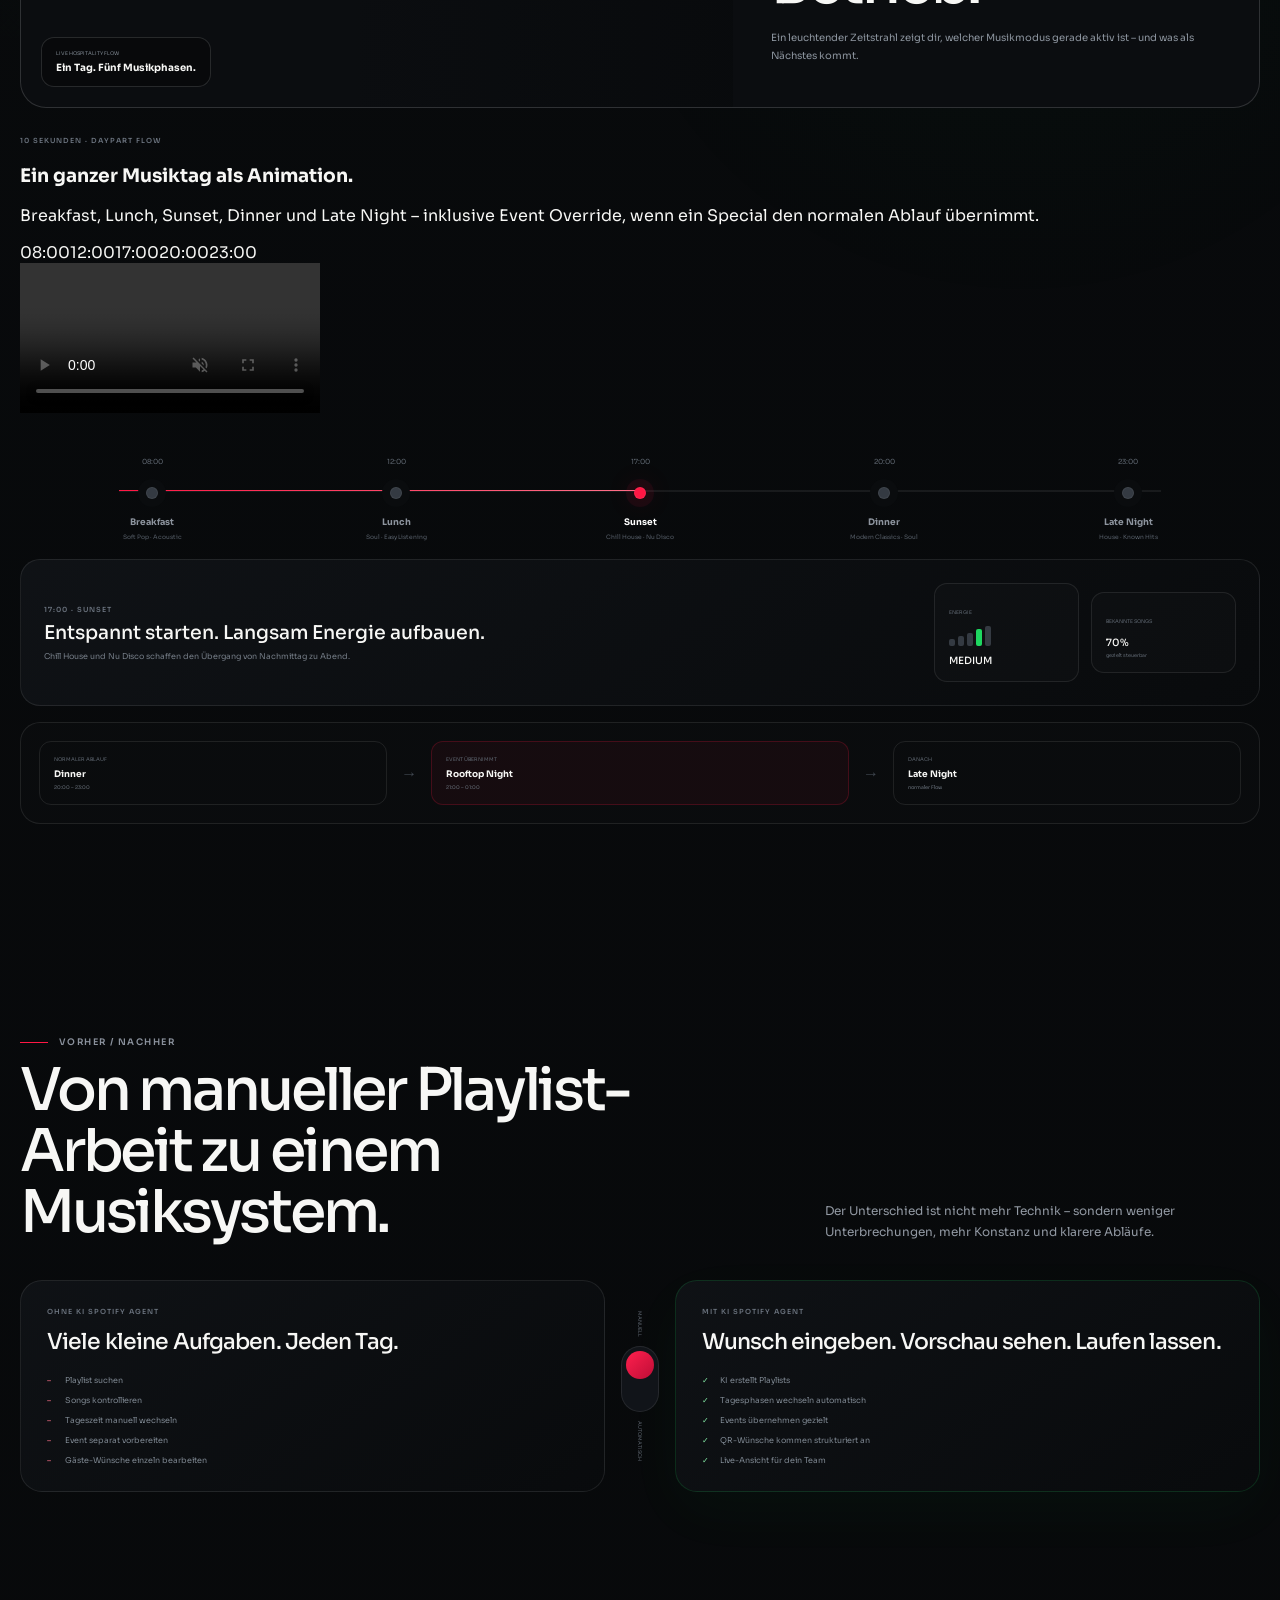
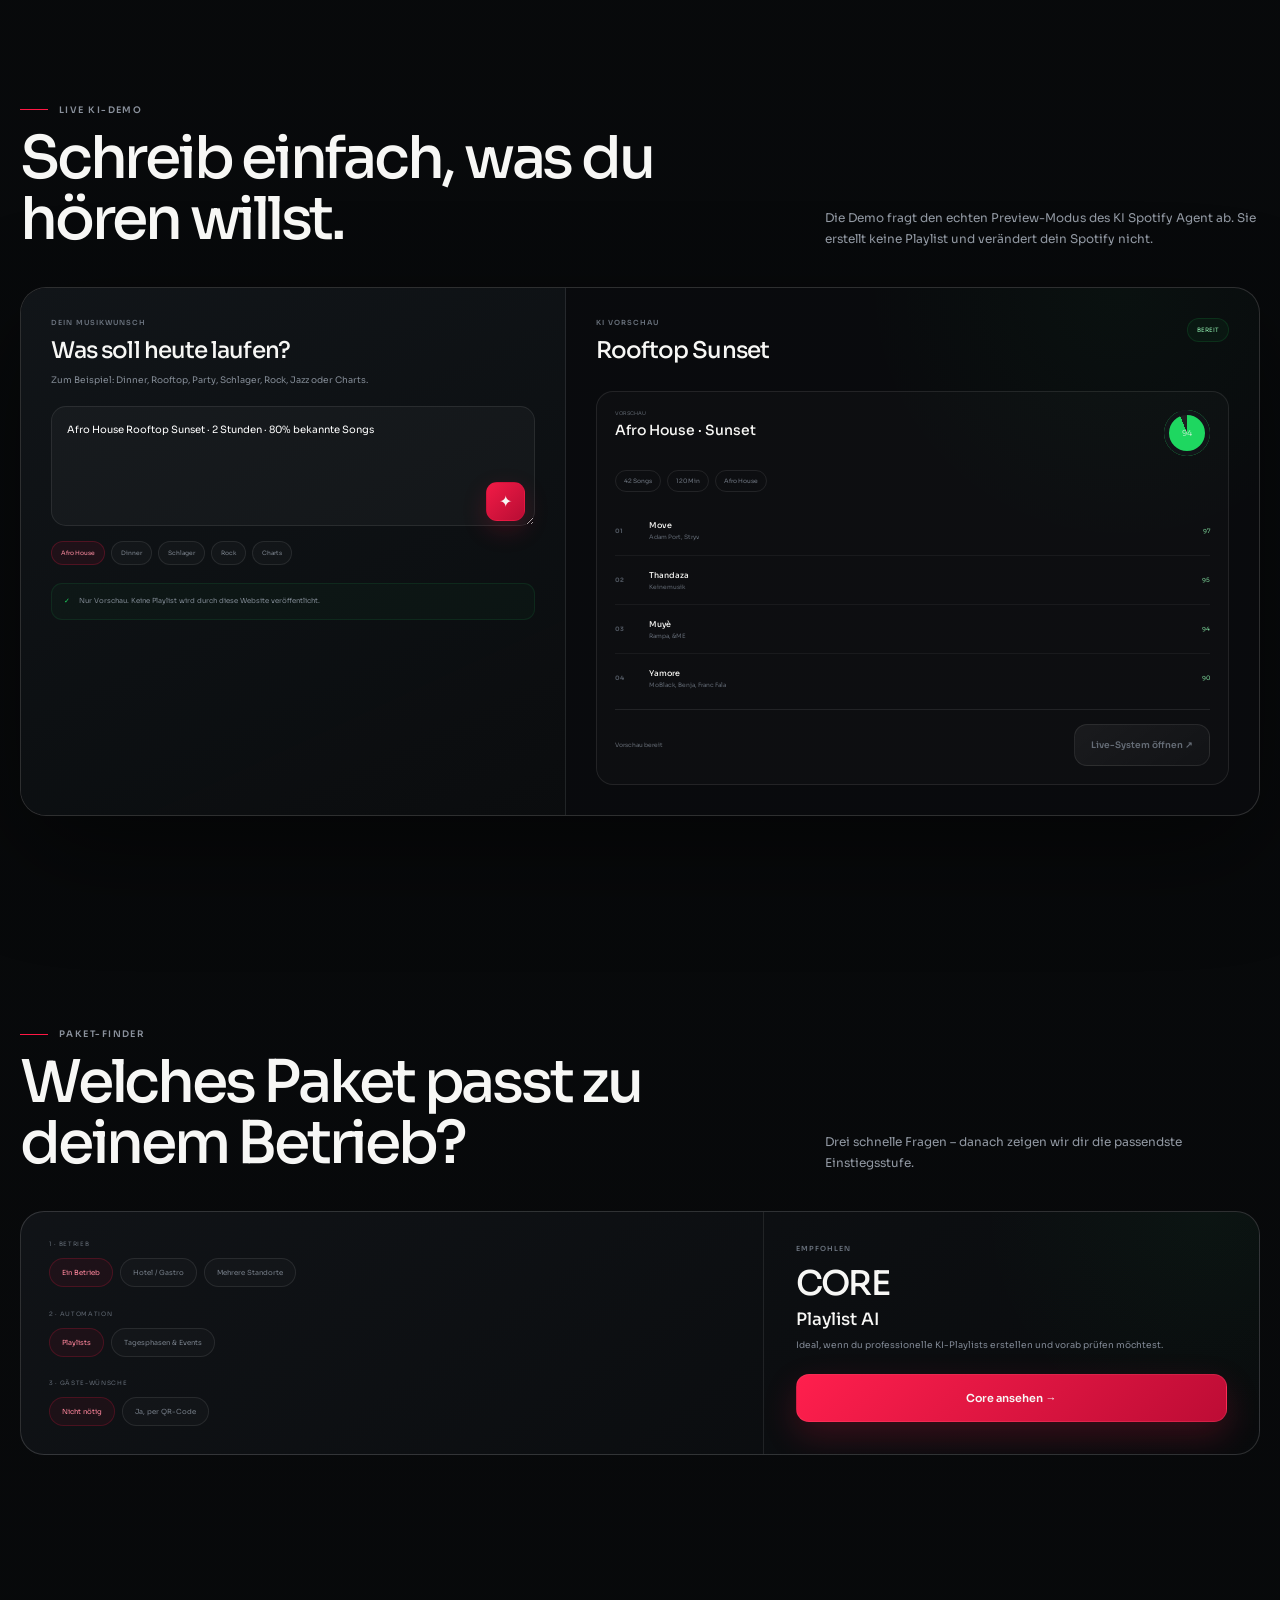
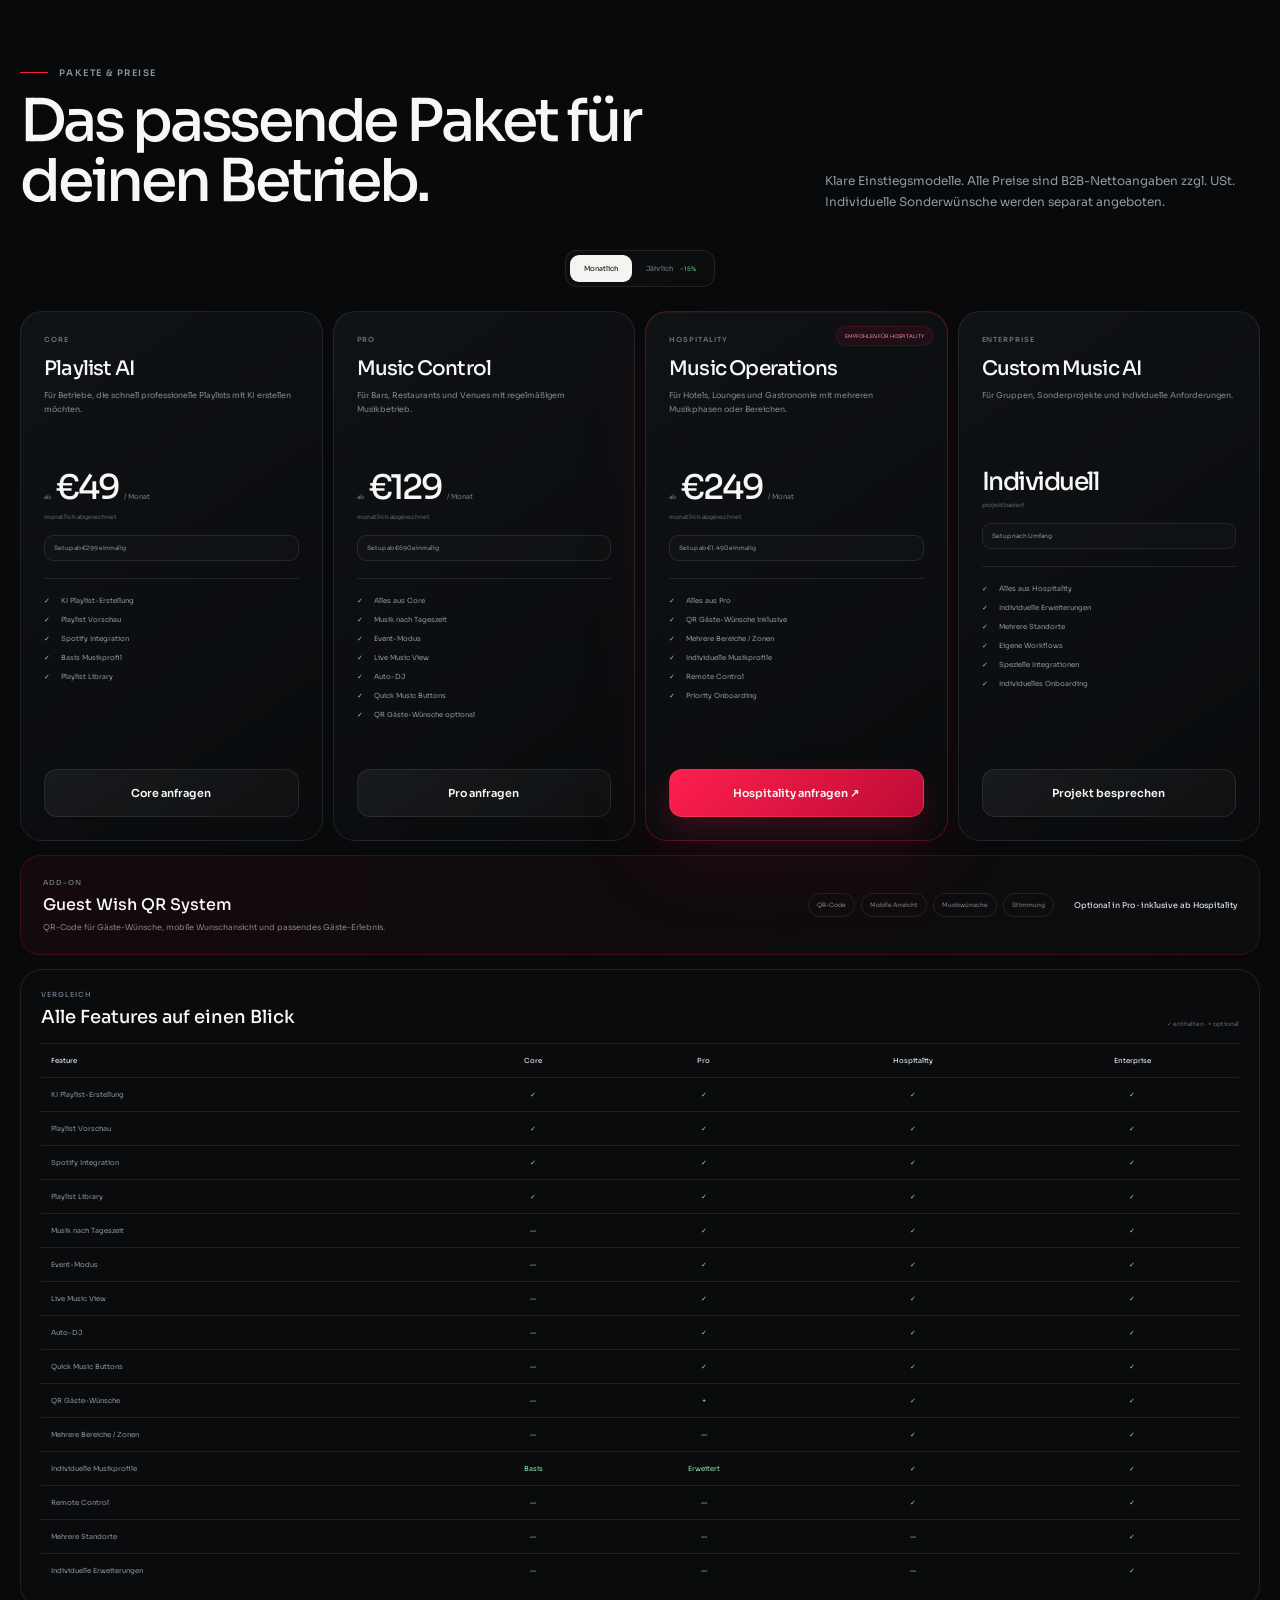
==== commit 6ac4238f: "Finalize V6.6 poster references and cache versions" ====
--- a/index.html
+++ b/index.html
@@ -33,7 +33,7 @@
   <link rel="preconnect" href="https://fonts.googleapis.com">
   <link rel="preconnect" href="https://fonts.gstatic.com" crossorigin>
   <link href="https://fonts.googleapis.com/css2?family=Sora:wght@300;400;500;600;700&display=swap" rel="stylesheet">
-  <link rel="stylesheet" href="/styles.css?v=20260929-v6-5">
+  <link rel="stylesheet" href="/styles.css?v=20260929-v6-6">
   <script type="application/ld+json">
   {
     "@context":"https://schema.org",
@@ -474,7 +474,7 @@
       <div class="container">
         <div class="timeline-hero reveal">
           <div class="timeline-media">
-            <img src="/assets/v6/hospitality-rooftop.webp" alt="Hospitality Musiksteuerung auf einer Rooftop Terrasse" loading="lazy">
+            <img src="/assets/v6/hospitality-rooftop.webp" alt="Hospitality Daypart Ansicht des KI Spotify Agent" loading="lazy">
             <div class="timeline-media-overlay"><span>LIVE HOSPITALITY FLOW</span><strong>Ein Tag. Fünf Musikphasen.</strong></div>
           </div>
           <div class="timeline-copy">
@@ -808,6 +808,6 @@
 
   <div class="mobile-sticky"><a class="btn btn-primary" href="#contact">Demo & Setup anfragen ↗</a></div>
 
-  <script src="/app.js?v=20260929-v6-5" defer></script>
+  <script src="/app.js?v=20260929-v6-6" defer></script>
 </body>
 </html>
--- a/styles.css
+++ b/styles.css
@@ -83,3 +83,73 @@
 @media(max-width:700px){.venue-flow{grid-template-columns:1fr 1fr}.venue-now{grid-template-columns:1fr}.venue-status{margin-top:10px;width:max-content}.product-story{gap:12px}.story-step{min-height:auto}.story-window{min-height:520px;padding:18px}.popular-grid{grid-template-columns:1fr}.popular-card:last-child{grid-column:auto}.guest-toast{display:none}.timeline-shell{grid-template-columns:1fr;padding:10px 0 10px 30px}.timeline-line{left:11px;right:auto;top:20px;bottom:20px;width:2px;height:auto}.timeline-line span{width:100%!important;height:50%;transition:height .45s}.timeline-point{display:grid;grid-template-columns:44px 20px 1fr;text-align:left;align-items:center;min-height:70px}.timeline-point time{grid-column:1}.timeline-point>i{margin:0 auto}.timeline-point strong{grid-column:3}.timeline-point small{grid-column:3;margin-top:-24px;padding-top:22px}.timeline-detail{grid-template-columns:1fr}.energy-card,.familiar-card{min-width:0}.event-override{grid-template-columns:1fr}.event-override>i{transform:rotate(90deg);text-align:center}.before-after{grid-template-columns:1fr}.ba-switch{flex-direction:row}.ba-switch span{writing-mode:horizontal-tb}.ba-switch button{width:66px;height:38px}.ba-switch button i{left:4px;top:4px}.ba-switch button.on i{top:4px;left:32px}.finder-questions,.finder-result{padding:22px}.feature-modal{padding:10px}.feature-modal-copy{padding:30px 22px}.feature-modal-visual{min-height:300px}.feature-modal-copy h2{font-size:30px}}
 
 @media(max-width:700px){.video-fallback-demo{gap:8px;padding:16px}.vf-step{width:31%;min-height:130px;padding:10px}.vf-step strong{font-size:8px}.video-fallback-demo>i{font-size:12px}.vf-step em{font-size:5px;padding:6px}.vf-qr:after{left:10px;right:10px}}
+
+
+/* V6.3 · product motion showcase */
+.motion-showcase-section{background:radial-gradient(circle at 72% 20%,rgba(255,23,68,.055),transparent 32rem),linear-gradient(180deg,transparent,rgba(255,255,255,.008),transparent)}
+.motion-showcase-grid{display:grid;grid-template-columns:1.28fr .72fr;grid-template-rows:auto auto;gap:12px}
+.motion-film{border:1px solid var(--line);border-radius:22px;background:linear-gradient(145deg,rgba(16,19,23,.96),rgba(8,10,12,.98));overflow:hidden;display:grid;grid-template-columns:.72fr 1.28fr;min-height:300px;box-shadow:0 24px 70px rgba(0,0,0,.22)}
+.motion-film-main{grid-row:1/3;grid-template-columns:1fr;align-content:start}
+.motion-film-main .motion-film-copy{padding:28px 28px 20px}
+.motion-film-main .motion-video-shell{min-height:420px}
+.motion-film:not(.motion-film-main){grid-template-columns:.82fr 1.18fr;min-height:255px}
+.motion-film-copy{padding:24px;display:flex;flex-direction:column;justify-content:center}
+.motion-film-copy h3{font-size:22px;line-height:1.1;letter-spacing:-.04em;font-weight:500;margin:11px 0 9px}
+.motion-film-copy p{color:#858e99;font-size:9px;line-height:1.7;margin:0}
+.motion-tags{display:flex;gap:6px;flex-wrap:wrap;margin-top:18px}
+.motion-tags span{border:1px solid var(--line);border-radius:999px;padding:7px 9px;color:#7d8690;font-size:6px;background:rgba(255,255,255,.015)}
+.motion-video-shell{position:relative;background:#050607;border-top:1px solid var(--line);overflow:hidden}
+.motion-film:not(.motion-film-main) .motion-video-shell{border-top:0;border-left:1px solid var(--line)}
+.motion-video-shell video{width:100%;height:100%;min-height:250px;object-fit:cover;background:#050607}
+.motion-film-main .motion-video-shell video{min-height:420px}
+.motion-video-shell:after{content:"";position:absolute;inset:0;pointer-events:none;background:linear-gradient(180deg,rgba(255,255,255,.025),transparent 18%,transparent 82%,rgba(0,0,0,.18))}
+.motion-note{display:flex;justify-content:space-between;gap:18px;align-items:center;margin-top:12px;border:1px solid var(--line);border-radius:14px;background:rgba(255,255,255,.012);padding:12px 14px;color:#606a75;font-size:6px}
+.motion-note span:first-child{display:flex;align-items:center;gap:8px;color:#7c858f}
+.motion-note i{width:6px;height:6px;border-radius:50%;background:var(--green);box-shadow:0 0 0 4px rgba(30,215,96,.06)}
+@media(max-width:1050px){.motion-showcase-grid{grid-template-columns:1fr}.motion-film-main{grid-row:auto}.motion-film-main{grid-template-columns:1fr}.motion-film:not(.motion-film-main){grid-template-columns:.9fr 1.1fr}}
+@media(max-width:700px){.motion-film,.motion-film:not(.motion-film-main){grid-template-columns:1fr}.motion-film:not(.motion-film-main) .motion-video-shell{border-left:0;border-top:1px solid var(--line)}.motion-film-main .motion-video-shell,.motion-film-main .motion-video-shell video{min-height:260px}.motion-video-shell video{min-height:220px}.motion-film-copy{padding:20px}.motion-film-copy h3{font-size:20px}.motion-note{display:grid}}
+
+
+/* V6.4 · Motion showcase runtime */
+.motion-video-shell{position:relative;overflow:hidden;background:#050607}
+.motion-video-shell video{display:block;width:100%;height:100%;object-fit:cover;background:#050607}
+.motion-video-shell.is-paused:after{content:"";position:absolute;inset:0;pointer-events:none;background:linear-gradient(180deg,transparent 72%,rgba(0,0,0,.18))}
+.motion-video-shell.video-error:before{content:"Animation wird geladen";position:absolute;inset:0;display:grid;place-items:center;color:#727b85;font-size:8px;letter-spacing:.08em;background:radial-gradient(circle at 50% 45%,rgba(255,23,68,.07),transparent 45%),#080a0c;z-index:3}
+@media(prefers-reduced-motion:reduce){
+  .motion-video-shell video{display:none}
+  .motion-video-shell:before{content:"Produktansicht";position:absolute;inset:0;display:grid;place-items:center;color:#7a838d;font-size:8px;background:linear-gradient(145deg,#0b0e11,#07090b)}
+}
+
+
+/* V6.4 · Motion showcase performance pass */
+.motion-video-shell{position:relative;overflow:hidden}
+.motion-video-shell>video{position:relative;z-index:2}
+.motion-video-fallback{position:absolute;inset:0;z-index:1;display:flex;flex-direction:column;align-items:center;justify-content:center;text-align:center;background:radial-gradient(circle at 50% 45%,rgba(255,23,68,.1),transparent 36%),linear-gradient(145deg,#0b0e11,#060708);opacity:0;transition:opacity .25s ease}
+.motion-video-shell.video-fallback-active .motion-video-fallback{opacity:1}
+.motion-video-shell.video-fallback-active video{opacity:0}
+.motion-video-fallback>span{display:flex;align-items:center;gap:8px;color:#8be5a8;font-size:7px;letter-spacing:.1em}.motion-video-fallback>span i{width:7px;height:7px;border-radius:50%;background:var(--green);box-shadow:0 0 0 5px rgba(30,215,96,.07)}
+.motion-video-fallback strong{font-size:20px;font-weight:500;letter-spacing:-.04em;margin-top:12px}.motion-video-fallback small{color:#626a74;font-size:7px;margin-top:7px}
+
+.native-motion-preview{position:relative;min-height:260px;background:linear-gradient(145deg,#0a0d10,#07090b);overflow:hidden}
+.motion-qr-preview{display:flex;align-items:center;justify-content:center;gap:22px;padding:24px}
+.motion-phone{width:150px;height:210px;border:1px solid rgba(255,255,255,.13);border-radius:24px;background:linear-gradient(160deg,#151a20,#0b0e11);padding:22px 14px 14px;position:relative;box-shadow:0 18px 50px rgba(0,0,0,.35);animation:motionPhone 4.4s ease-in-out infinite}
+.motion-phone-notch{position:absolute;top:8px;left:50%;width:48px;height:7px;border-radius:999px;background:#050607;transform:translateX(-50%)}
+.motion-phone small{display:block;color:#6f7883;font-size:6px;margin-top:17px}.motion-phone strong{display:block;margin-top:11px;font-size:10px}.motion-phone em{position:absolute;left:14px;right:14px;bottom:16px;border-radius:9px;background:linear-gradient(135deg,#ff204e,#bd0d35);padding:9px 8px;text-align:center;font-style:normal;font-size:6px;font-weight:600}
+.motion-arrow{color:#555e68;font-size:18px;animation:motionArrow 2.2s ease-in-out infinite}
+.motion-accepted{min-width:160px;border:1px solid rgba(30,215,96,.12);background:rgba(30,215,96,.035);border-radius:15px;padding:18px;animation:motionAccepted 4.4s ease-in-out infinite}
+.motion-accepted i{width:30px;height:30px;border-radius:50%;display:grid;place-items:center;background:rgba(30,215,96,.08);color:#8ee9ae;font-style:normal}.motion-accepted strong{display:block;font-size:8px;margin-top:12px}.motion-accepted small{display:block;color:#66707a;font-size:6px;margin-top:4px}
+
+.motion-day-preview{display:grid;grid-template-columns:repeat(5,1fr);align-content:center;gap:6px;padding:30px 20px}
+.motion-day-line{position:absolute;left:10%;right:10%;top:50%;height:2px;background:#2a3037}.motion-day-line span{display:block;width:0;height:100%;background:linear-gradient(90deg,var(--red),#ff718d);animation:motionTimeline 6s ease-in-out infinite}
+.motion-day-point{position:relative;z-index:2;text-align:center}.motion-day-point:before{content:"";display:block;width:12px;height:12px;border-radius:50%;background:#343b43;border:3px solid #0a0d10;margin:0 auto 14px;box-shadow:0 0 0 1px rgba(255,255,255,.06)}.motion-day-point.active:before{background:var(--red);box-shadow:0 0 0 6px rgba(255,23,68,.07)}.motion-day-point b{display:block;font-size:7px}.motion-day-point small{display:block;color:#626a74;font-size:5px;margin-top:4px}
+.motion-event-pill{position:absolute;right:20px;bottom:22px;border:1px solid rgba(255,23,68,.17);background:rgba(255,23,68,.07);border-radius:999px;padding:7px 10px;color:#ff8299;font-size:6px;font-weight:600;animation:eventPulse 3s ease-in-out infinite}
+
+@keyframes motionPhone{0%,100%{transform:translateY(0) rotate(-1deg)}50%{transform:translateY(-7px) rotate(1deg)}}
+@keyframes motionArrow{0%,100%{transform:translateX(-3px);opacity:.35}50%{transform:translateX(4px);opacity:1}}
+@keyframes motionAccepted{0%,18%{transform:translateY(8px);opacity:.2}35%,82%{transform:none;opacity:1}100%{transform:translateY(-4px);opacity:.55}}
+@keyframes motionTimeline{0%{width:4%}50%{width:58%}82%,100%{width:100%}}
+@keyframes eventPulse{0%,100%{box-shadow:0 0 0 0 rgba(255,23,68,0)}50%{box-shadow:0 0 0 8px rgba(255,23,68,.05)}}
+
+@media(max-width:620px){
+  .motion-qr-preview{gap:10px;padding:18px 12px}.motion-phone{width:125px;height:184px}.motion-accepted{min-width:128px;padding:14px}.motion-day-preview{padding:28px 10px}.motion-day-point small{font-size:4.5px}
+}
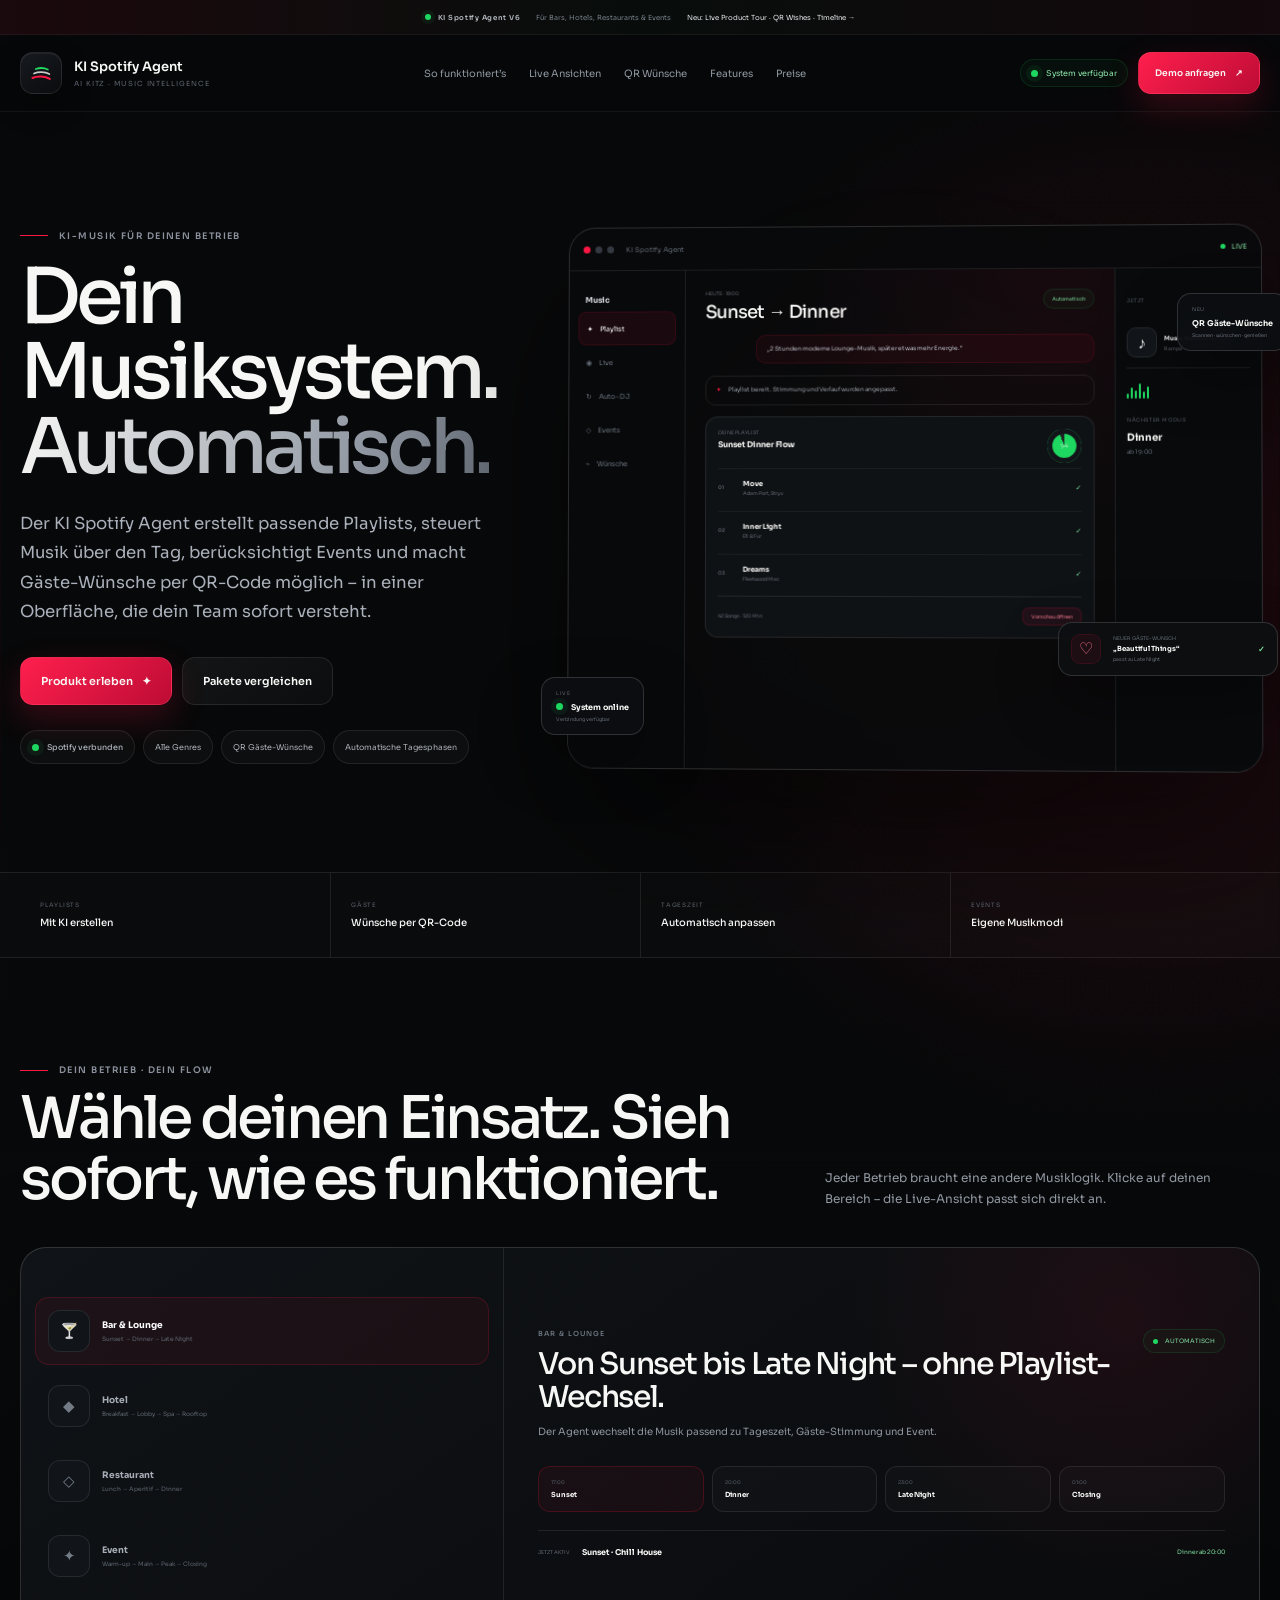
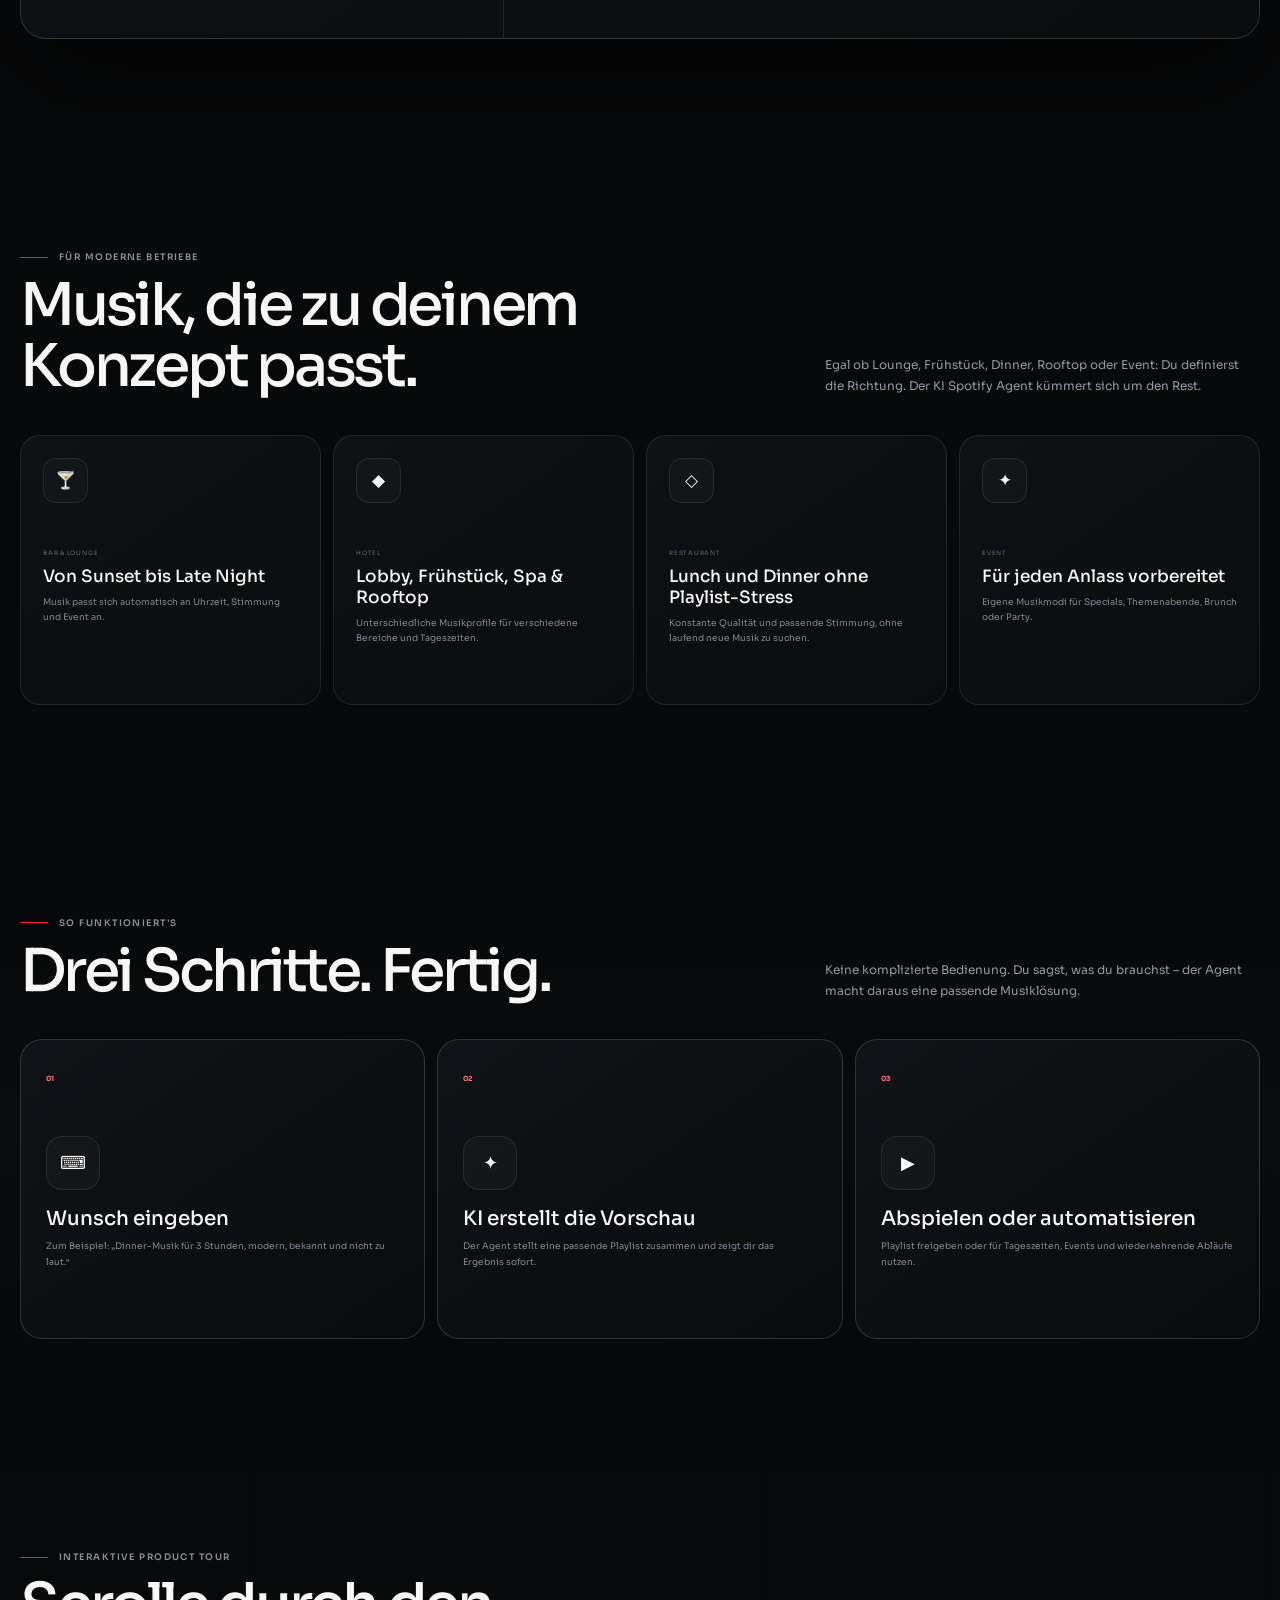
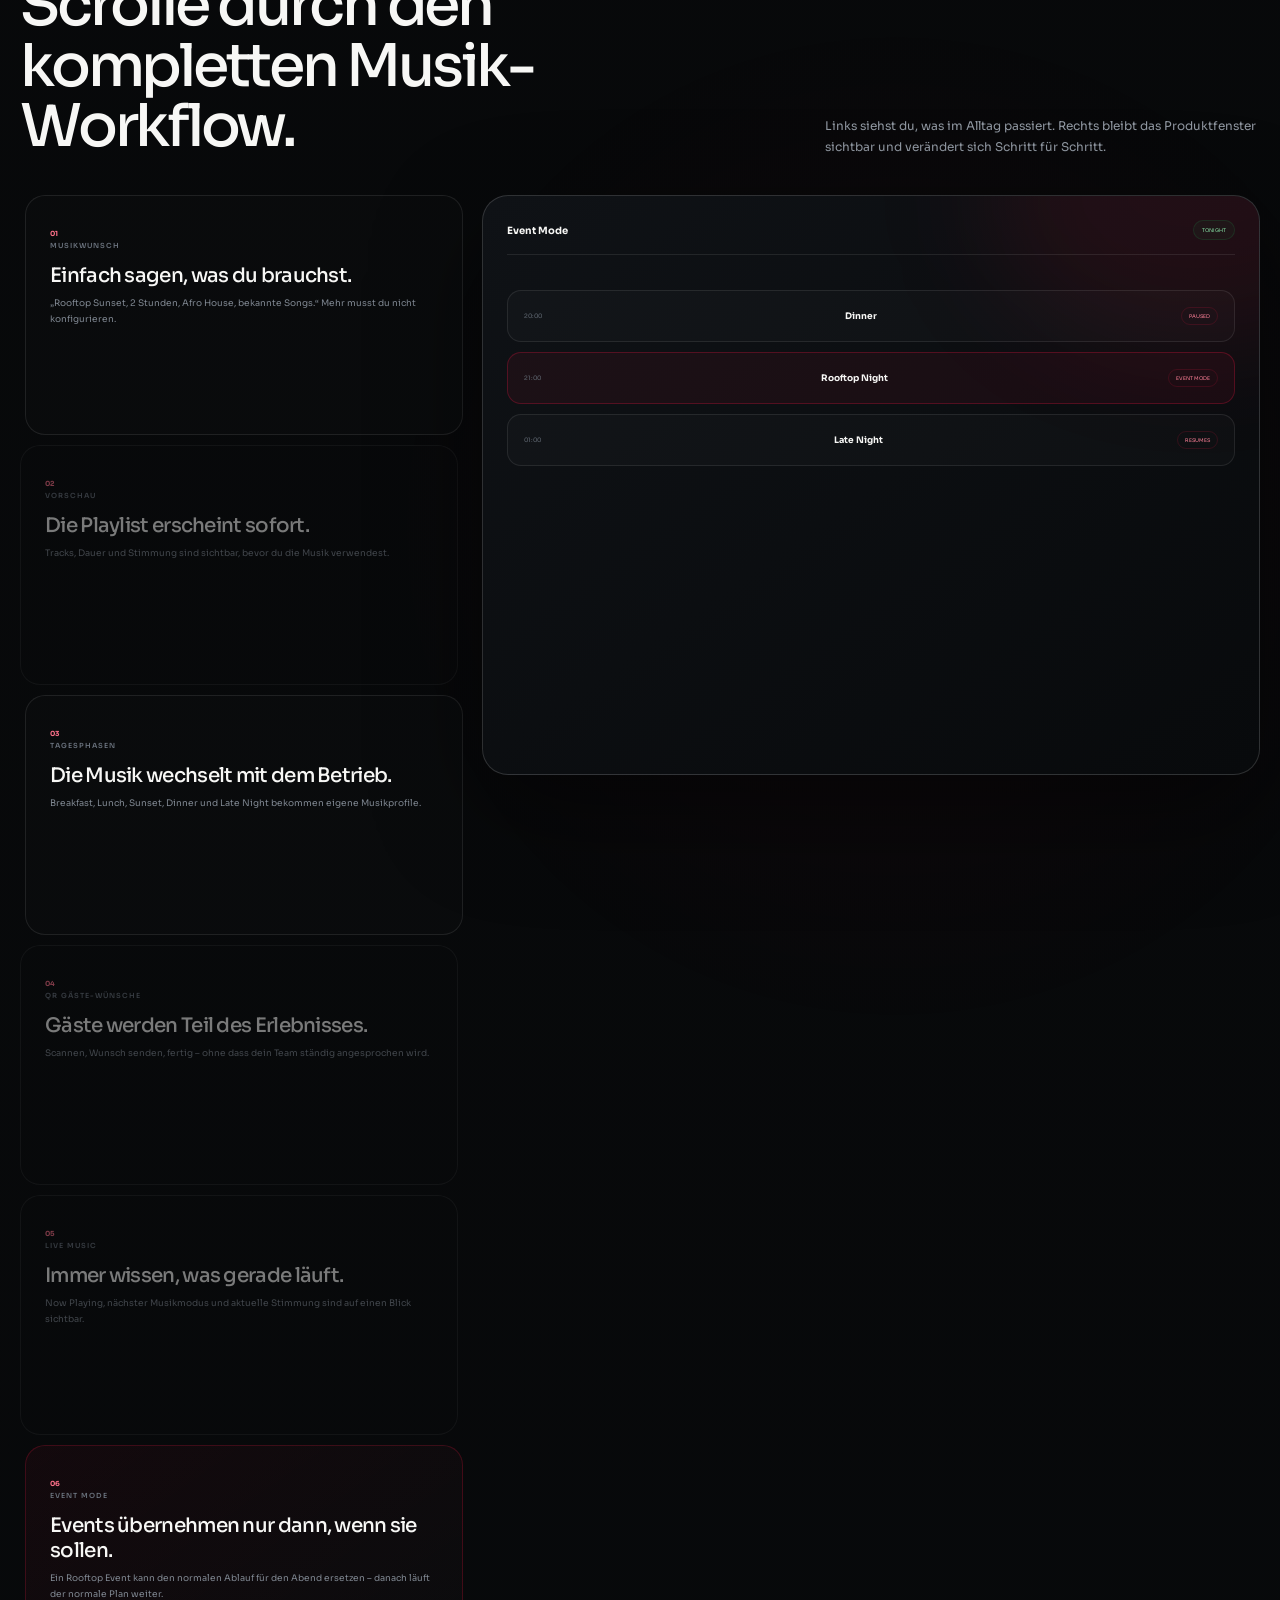
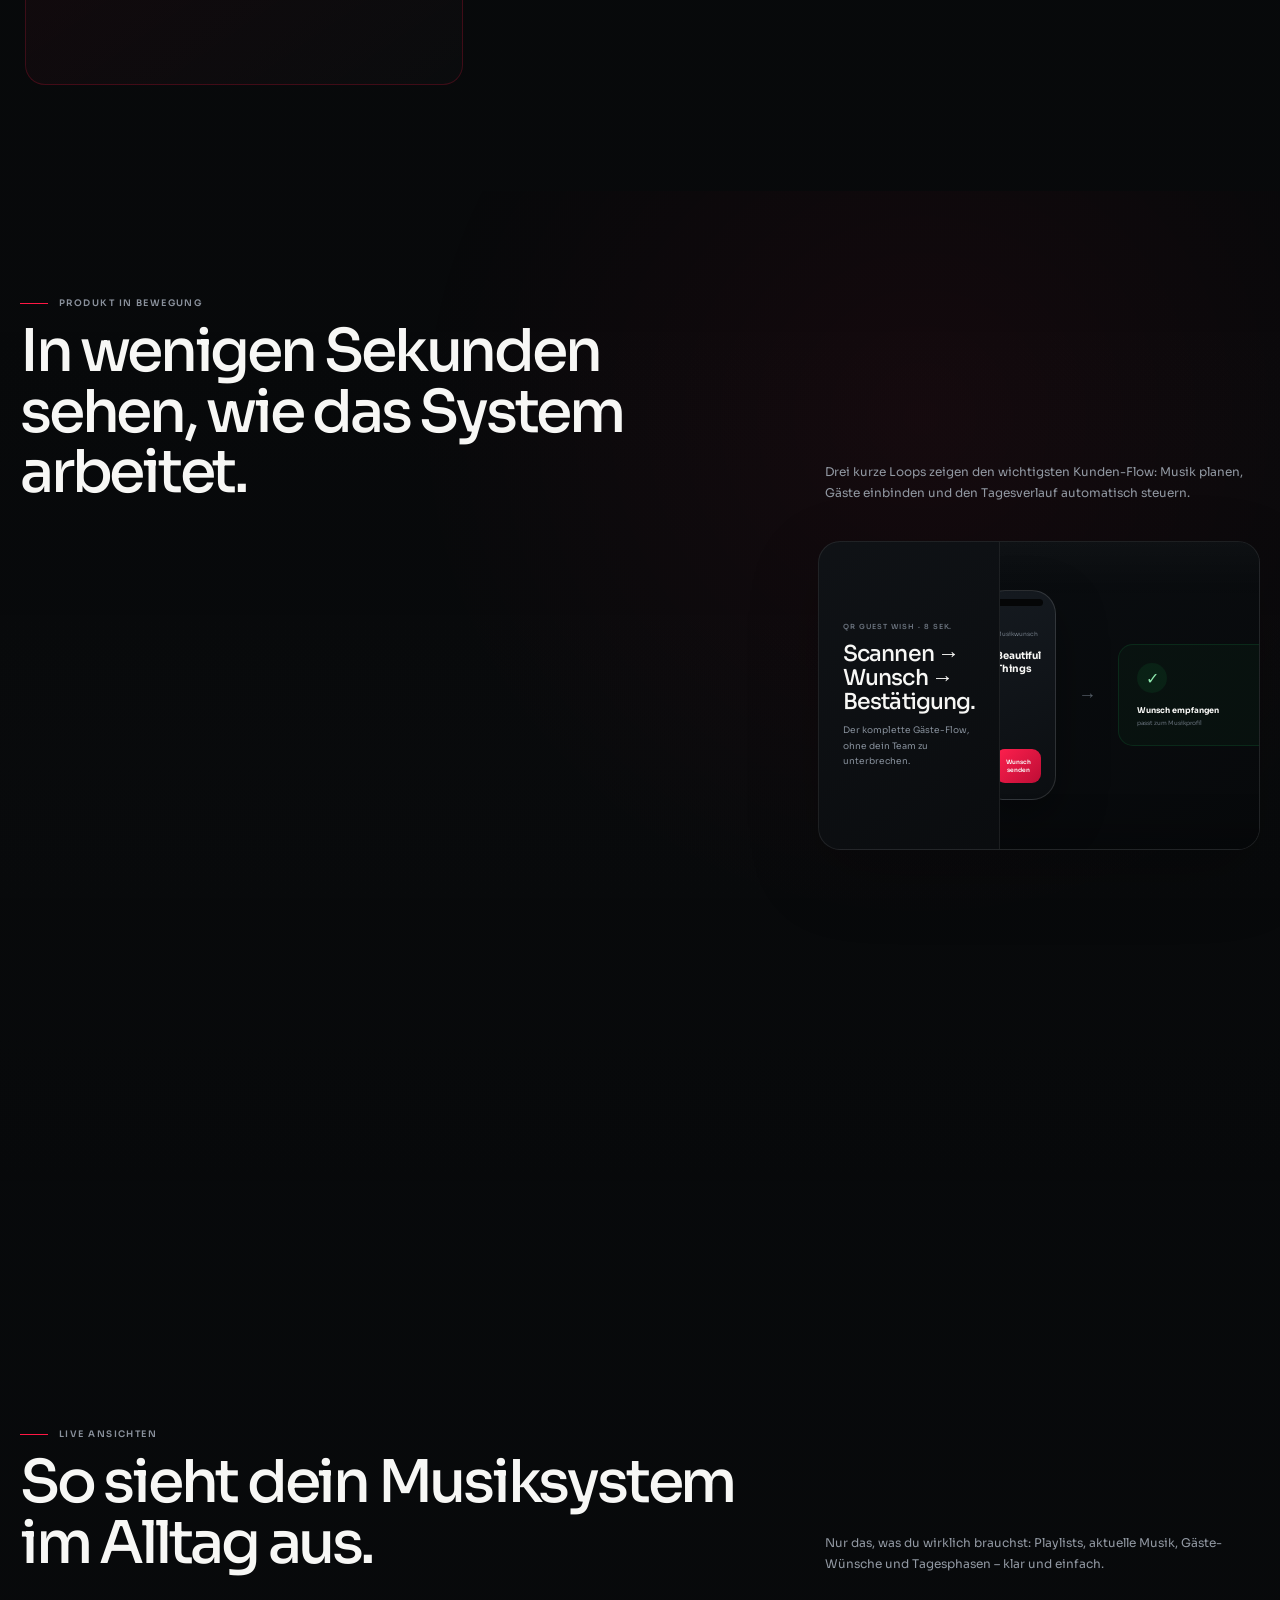
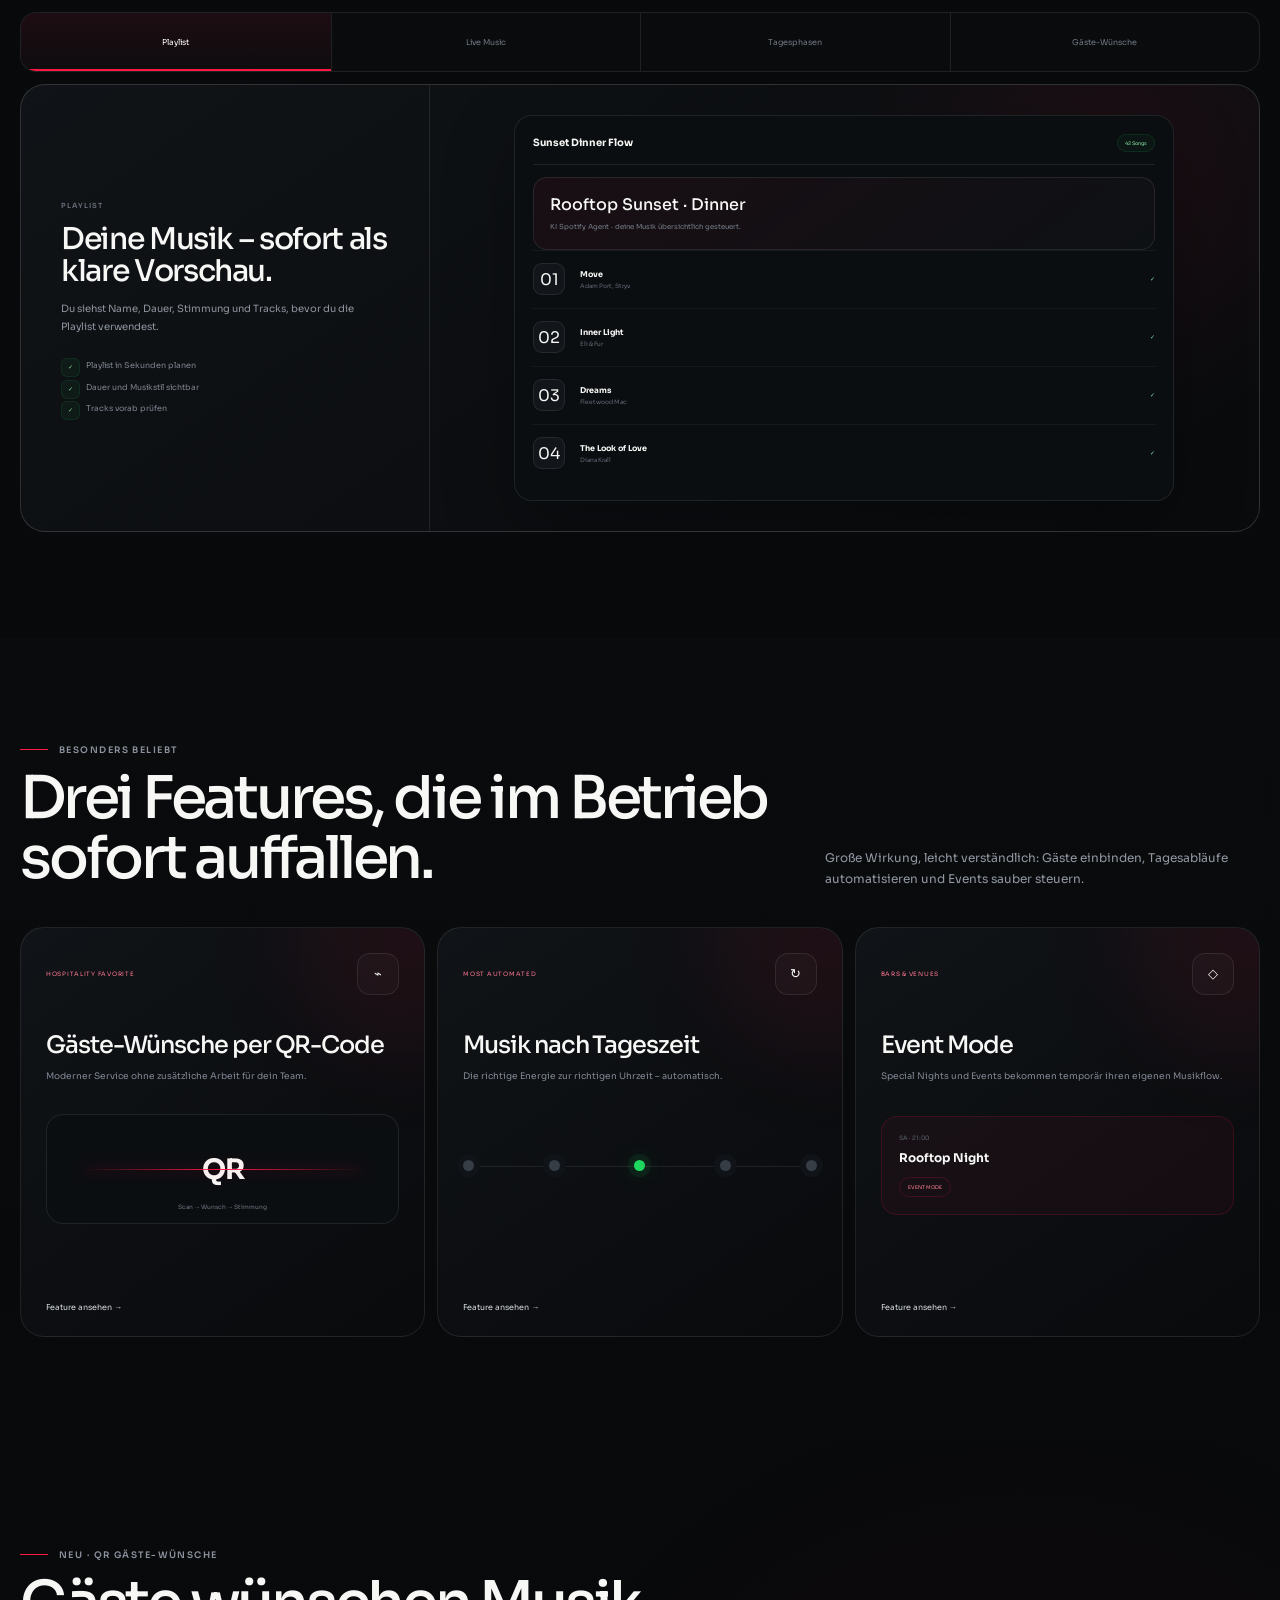
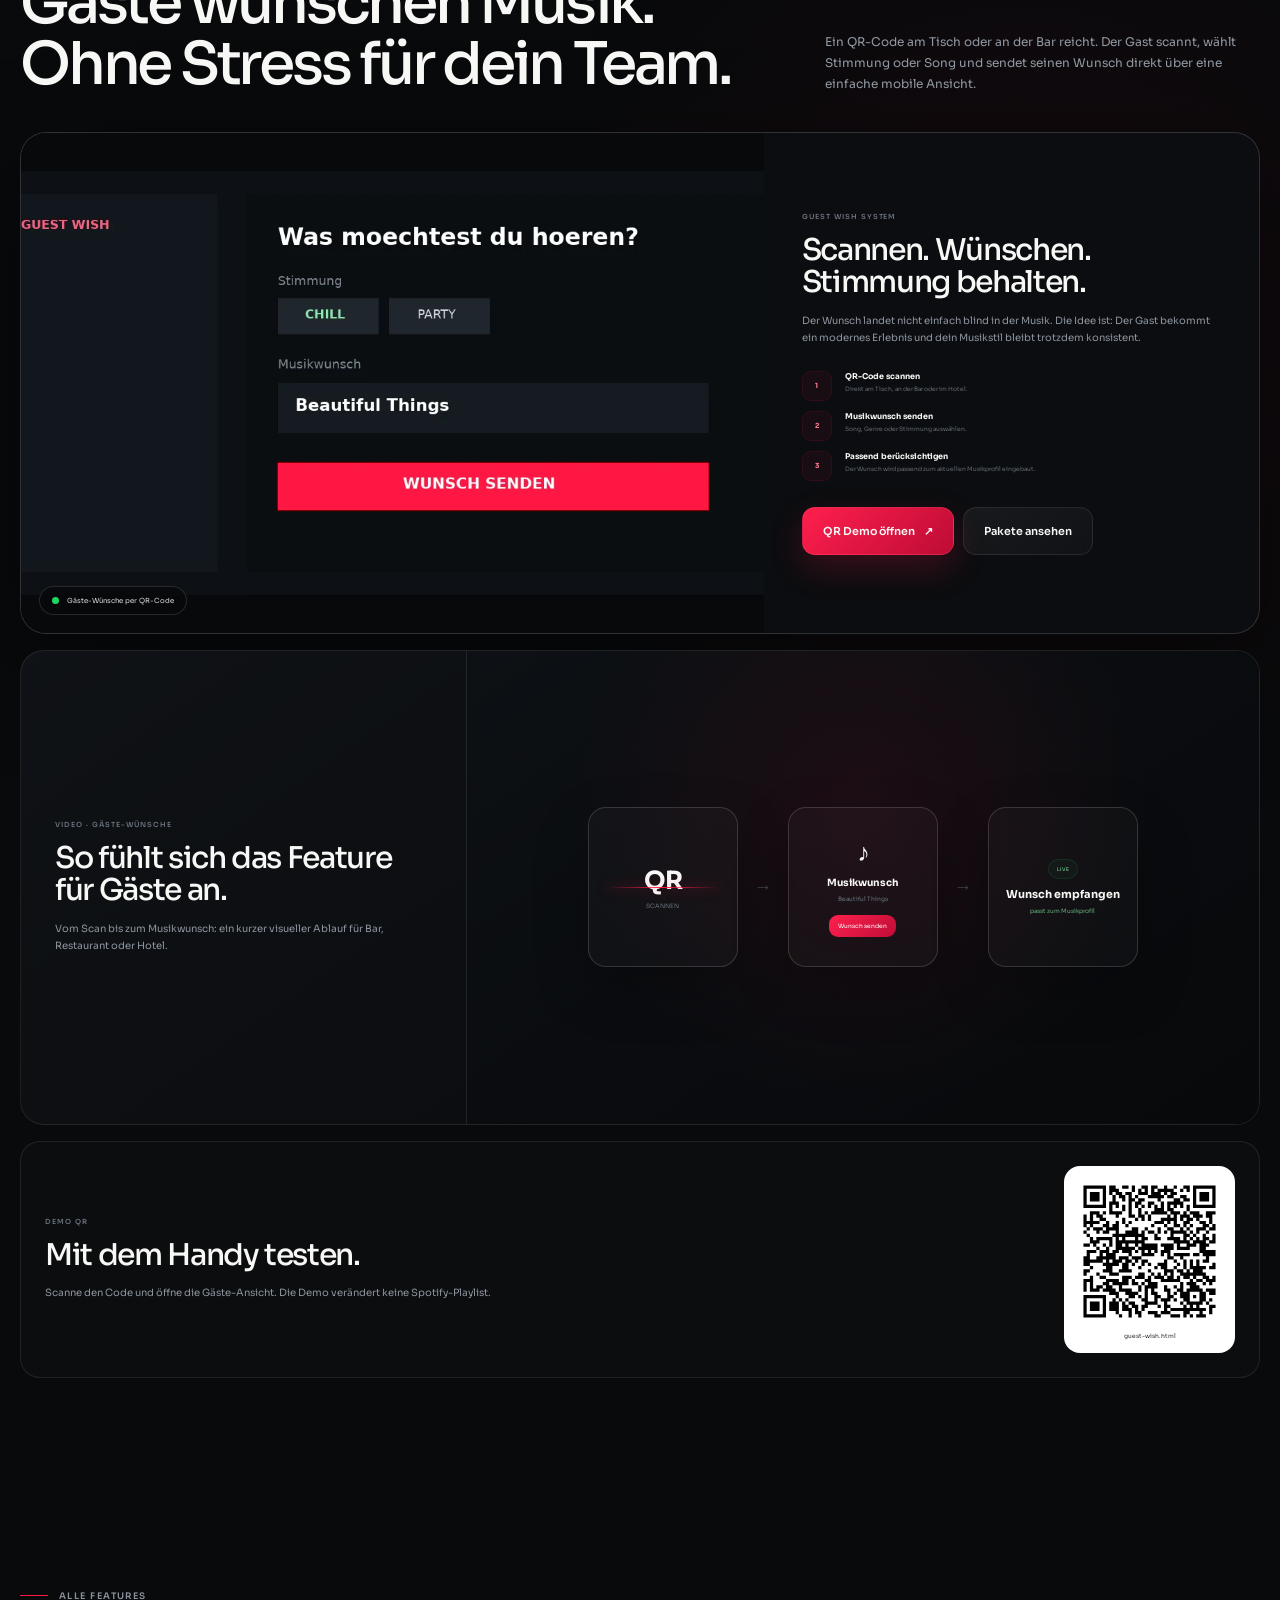
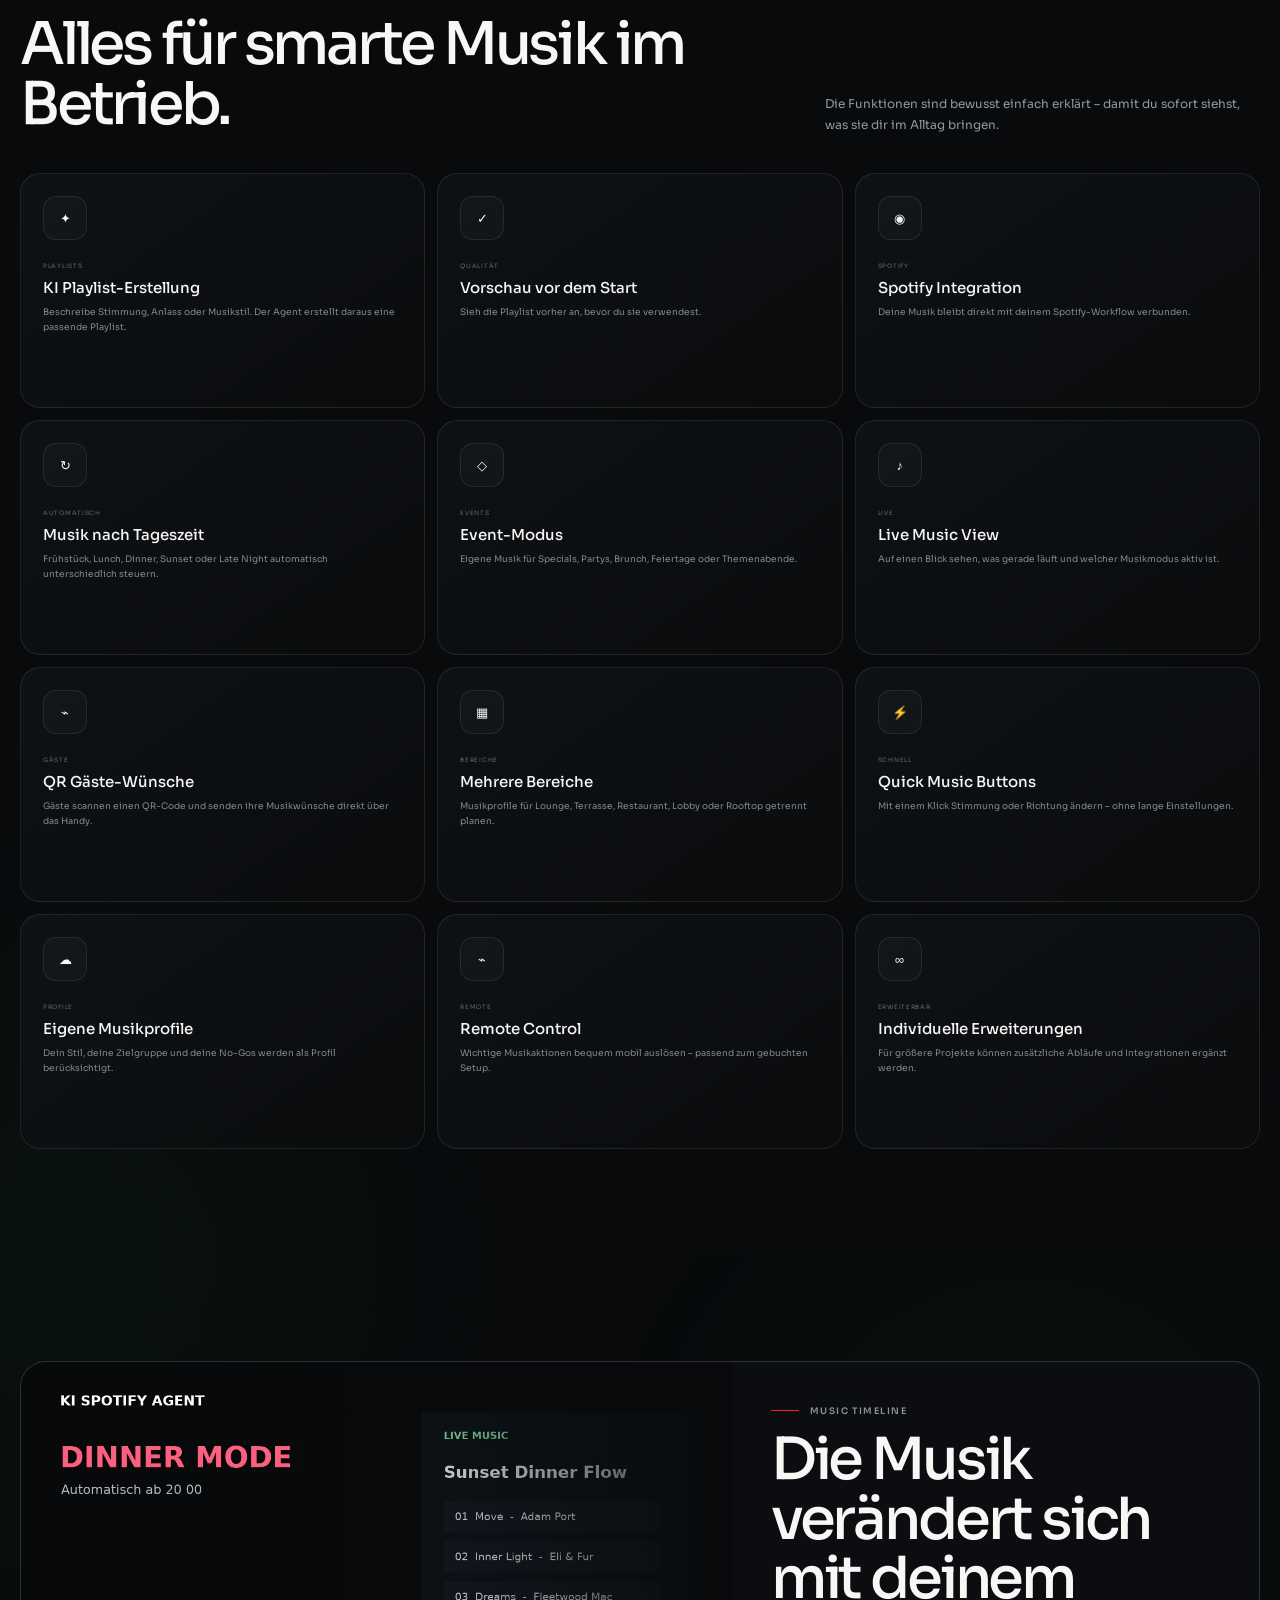
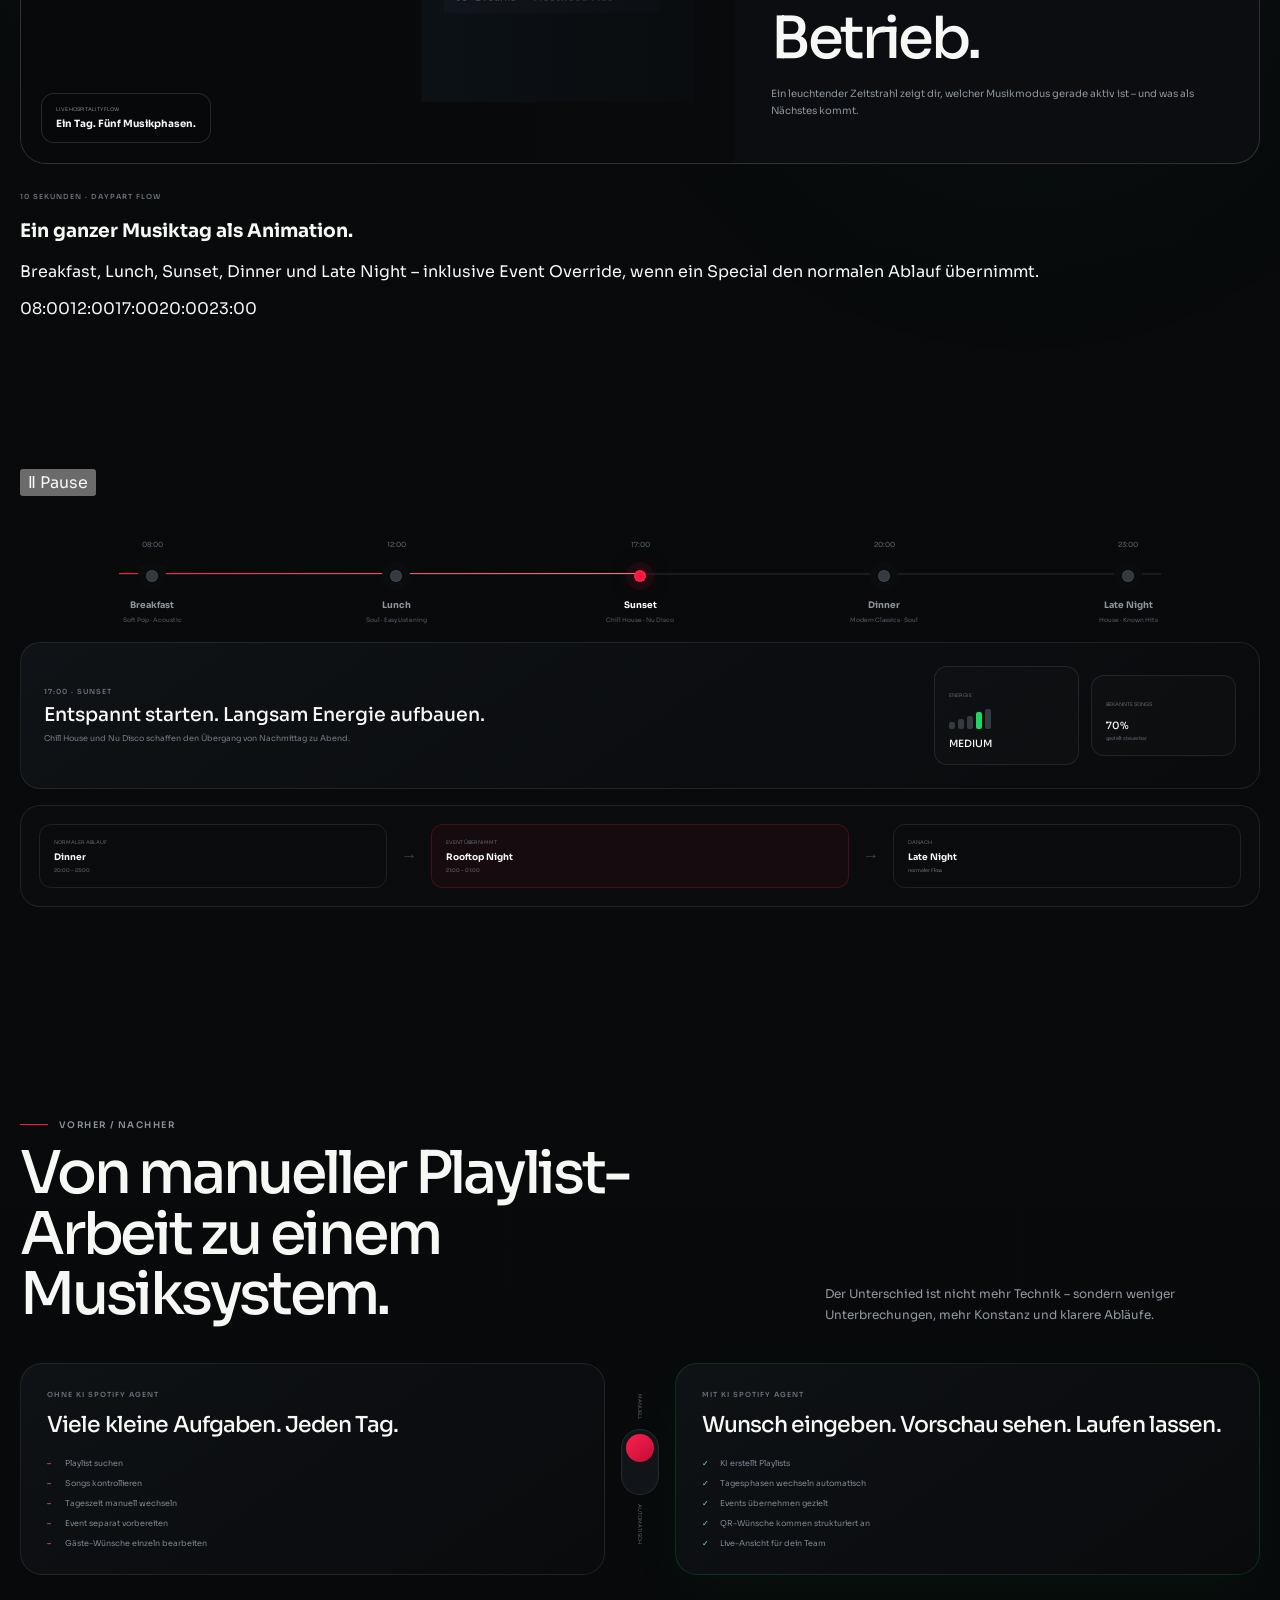
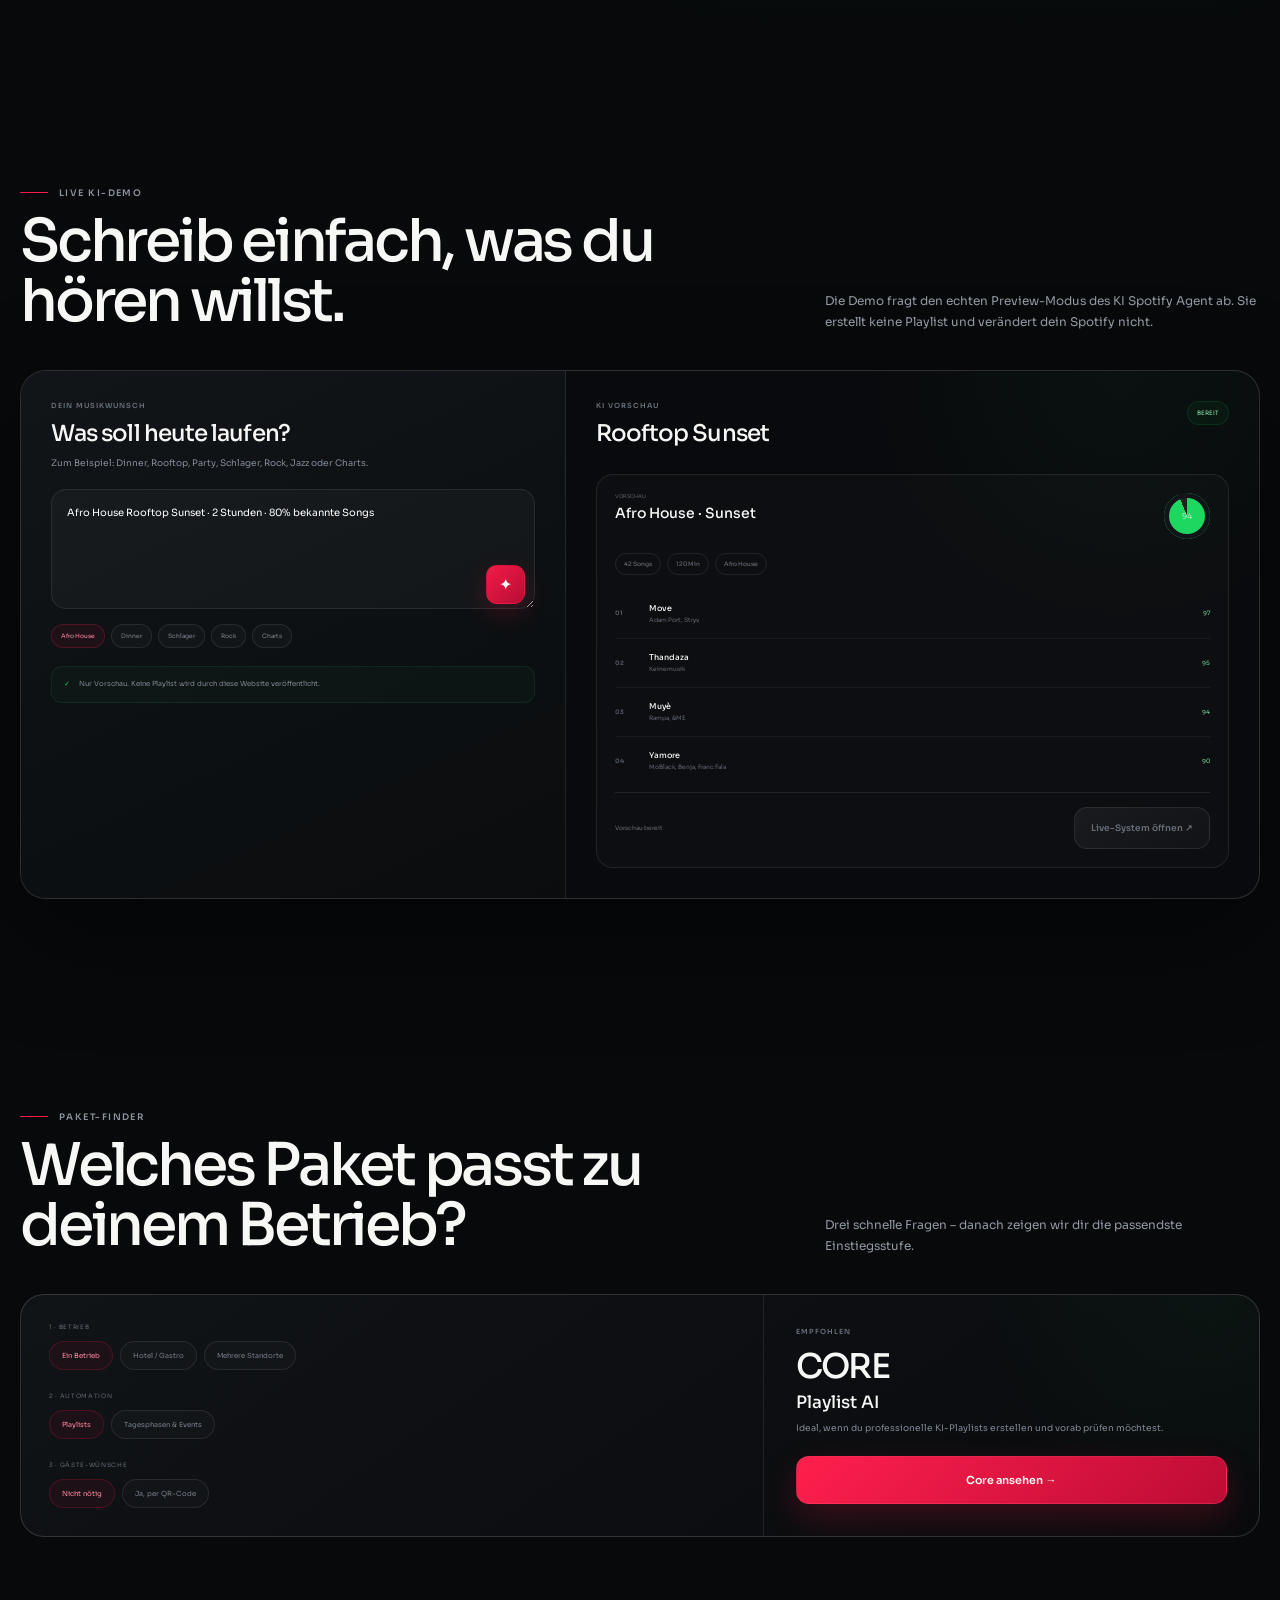
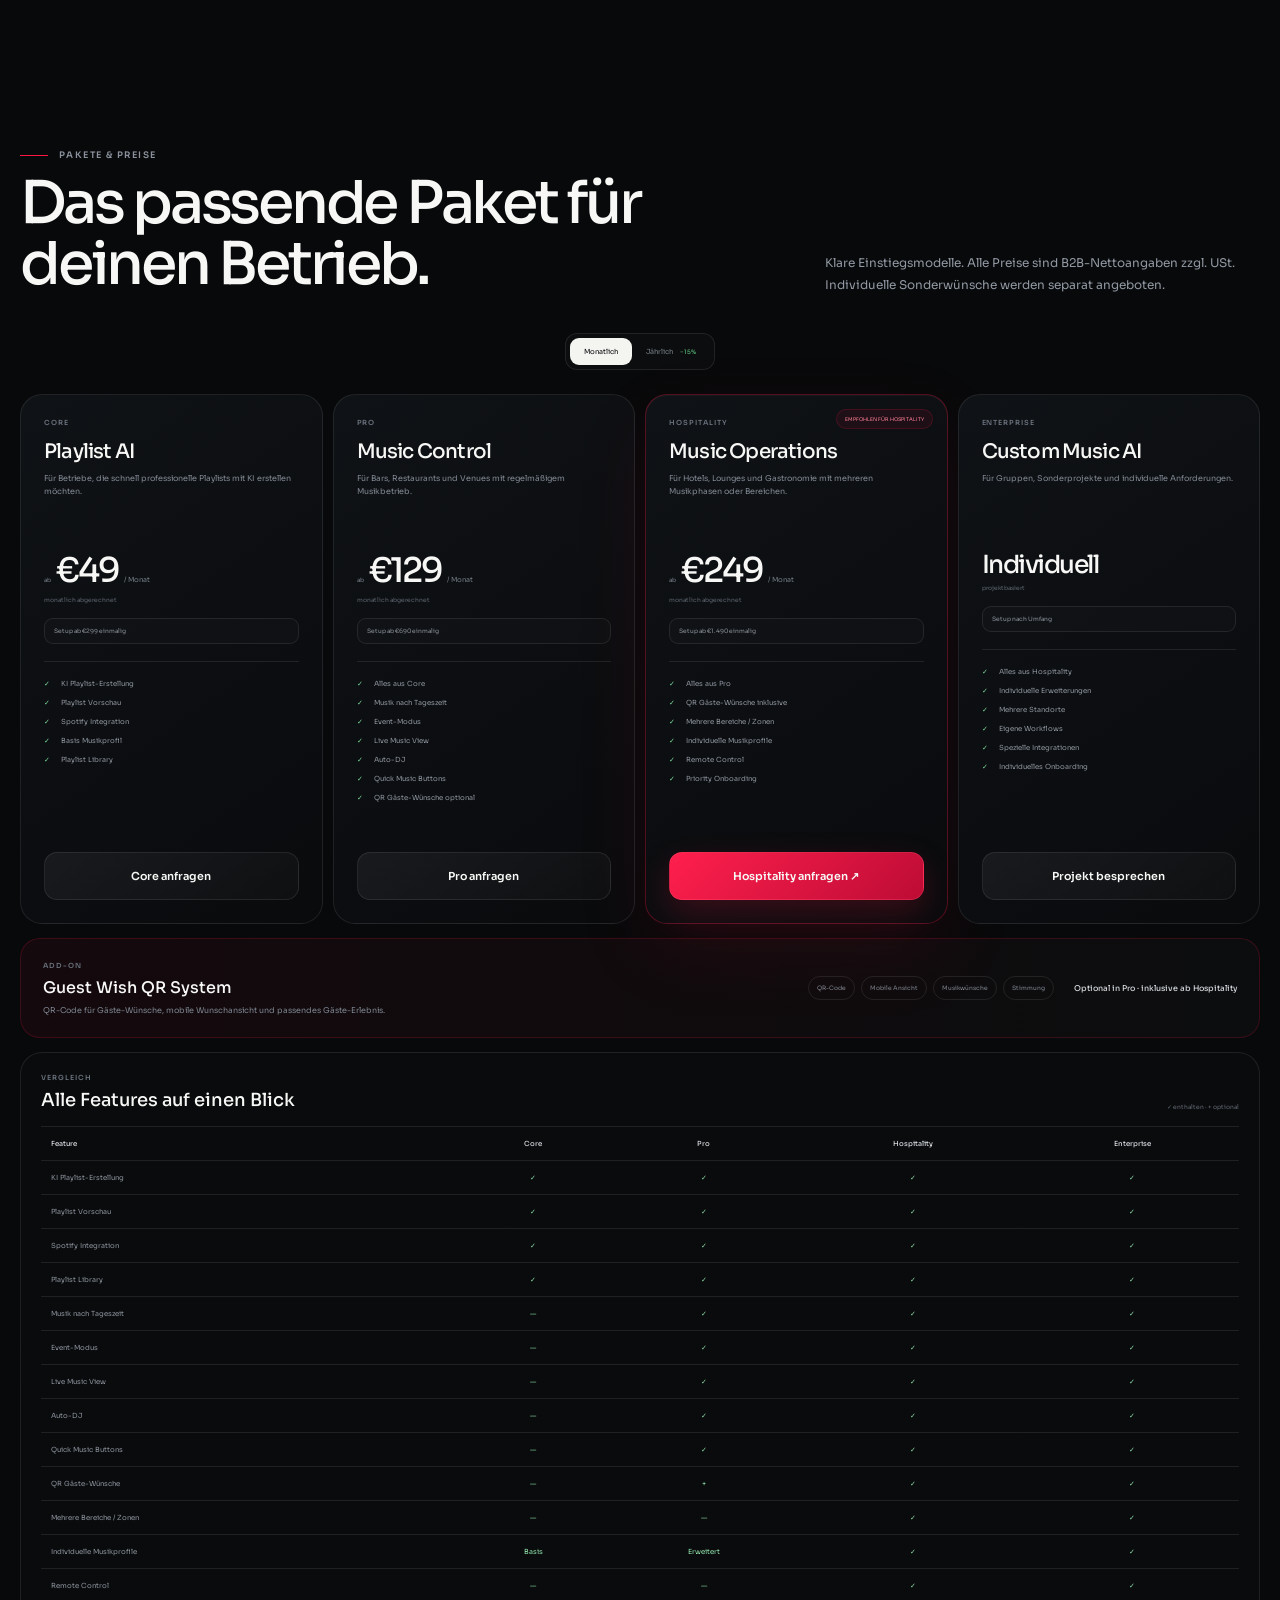
==== commit 511b4c30: "Upgrade V6.7 customer video controls and cache versions" ====
--- a/index.html
+++ b/index.html
@@ -33,7 +33,7 @@
   <link rel="preconnect" href="https://fonts.googleapis.com">
   <link rel="preconnect" href="https://fonts.gstatic.com" crossorigin>
   <link href="https://fonts.googleapis.com/css2?family=Sora:wght@300;400;500;600;700&display=swap" rel="stylesheet">
-  <link rel="stylesheet" href="/styles.css?v=20260929-v6-6">
+  <link rel="stylesheet" href="/styles.css?v=20260929-v6-7">
   <script type="application/ld+json">
   {
     "@context":"https://schema.org",
@@ -278,9 +278,10 @@
                 <strong>Sunset → Dinner → Guest Wish</strong>
                 <small>Produkt-Animation</small>
               </div>
-              <video id="productFilm" muted loop playsinline controls preload="metadata" poster="/assets/v6/hospitality-rooftop.webp" aria-label="KI Spotify Agent Product Flow">
+              <video id="productFilm" class="smart-loop-video" muted loop playsinline preload="metadata" poster="/assets/v6/hospitality-rooftop.webp" aria-label="KI Spotify Agent Product Flow">
                 <source src="/assets/v6/product-film-v6.mp4" type="video/mp4">
               </video>
+              <button class="video-toggle" type="button" data-video-toggle="#productFilm" aria-label="Produktfilm pausieren">Ⅱ <span>Pause</span></button>
             </div>
           </article>
 
@@ -425,9 +426,10 @@
               <i>→</i>
               <div class="vf-step vf-live"><span>LIVE</span><strong>Wunsch empfangen</strong><small>passt zum Musikprofil</small></div>
             </div>
-            <video id="qrFeatureVideo" autoplay muted loop playsinline controls preload="auto" poster="/assets/v6/qr-guest-hero.webp" aria-label="Demo des QR Gäste-Wunsch-Systems">
+            <video id="qrFeatureVideo" class="smart-loop-video" muted loop playsinline preload="metadata" poster="/assets/v6/qr-guest-hero.webp" aria-label="Demo des QR Gäste-Wunsch-Systems">
               <source src="/assets/v6/qr-guest-wishes-v6.mp4" type="video/mp4">
             </video>
+            <button class="video-toggle" type="button" data-video-toggle="#qrFeatureVideo" aria-label="QR Demo pausieren">Ⅱ <span>Pause</span></button>
           </div>
         </div>
 
@@ -495,9 +497,10 @@
             <div class="timeline-video-fallback" aria-hidden="true">
               <span>08:00</span><i></i><span>12:00</span><i></i><span>17:00</span><i></i><span>20:00</span><i></i><span>23:00</span>
             </div>
-            <video id="daypartFilm" autoplay muted loop playsinline controls preload="metadata" aria-label="Animation der automatischen Tagesphasen">
+            <video id="daypartFilm" class="smart-loop-video" muted loop playsinline preload="metadata" aria-label="Animation der automatischen Tagesphasen">
               <source src="/assets/v6/daypart-timeline-v6.mp4" type="video/mp4">
             </video>
+            <button class="video-toggle" type="button" data-video-toggle="#daypartFilm" aria-label="Tagesphasen-Animation pausieren">Ⅱ <span>Pause</span></button>
           </div>
         </div>
 
@@ -808,6 +811,6 @@
 
   <div class="mobile-sticky"><a class="btn btn-primary" href="#contact">Demo & Setup anfragen ↗</a></div>
 
-  <script src="/app.js?v=20260929-v6-6" defer></script>
+  <script src="/app.js?v=20260929-v6-7" defer></script>
 </body>
 </html>
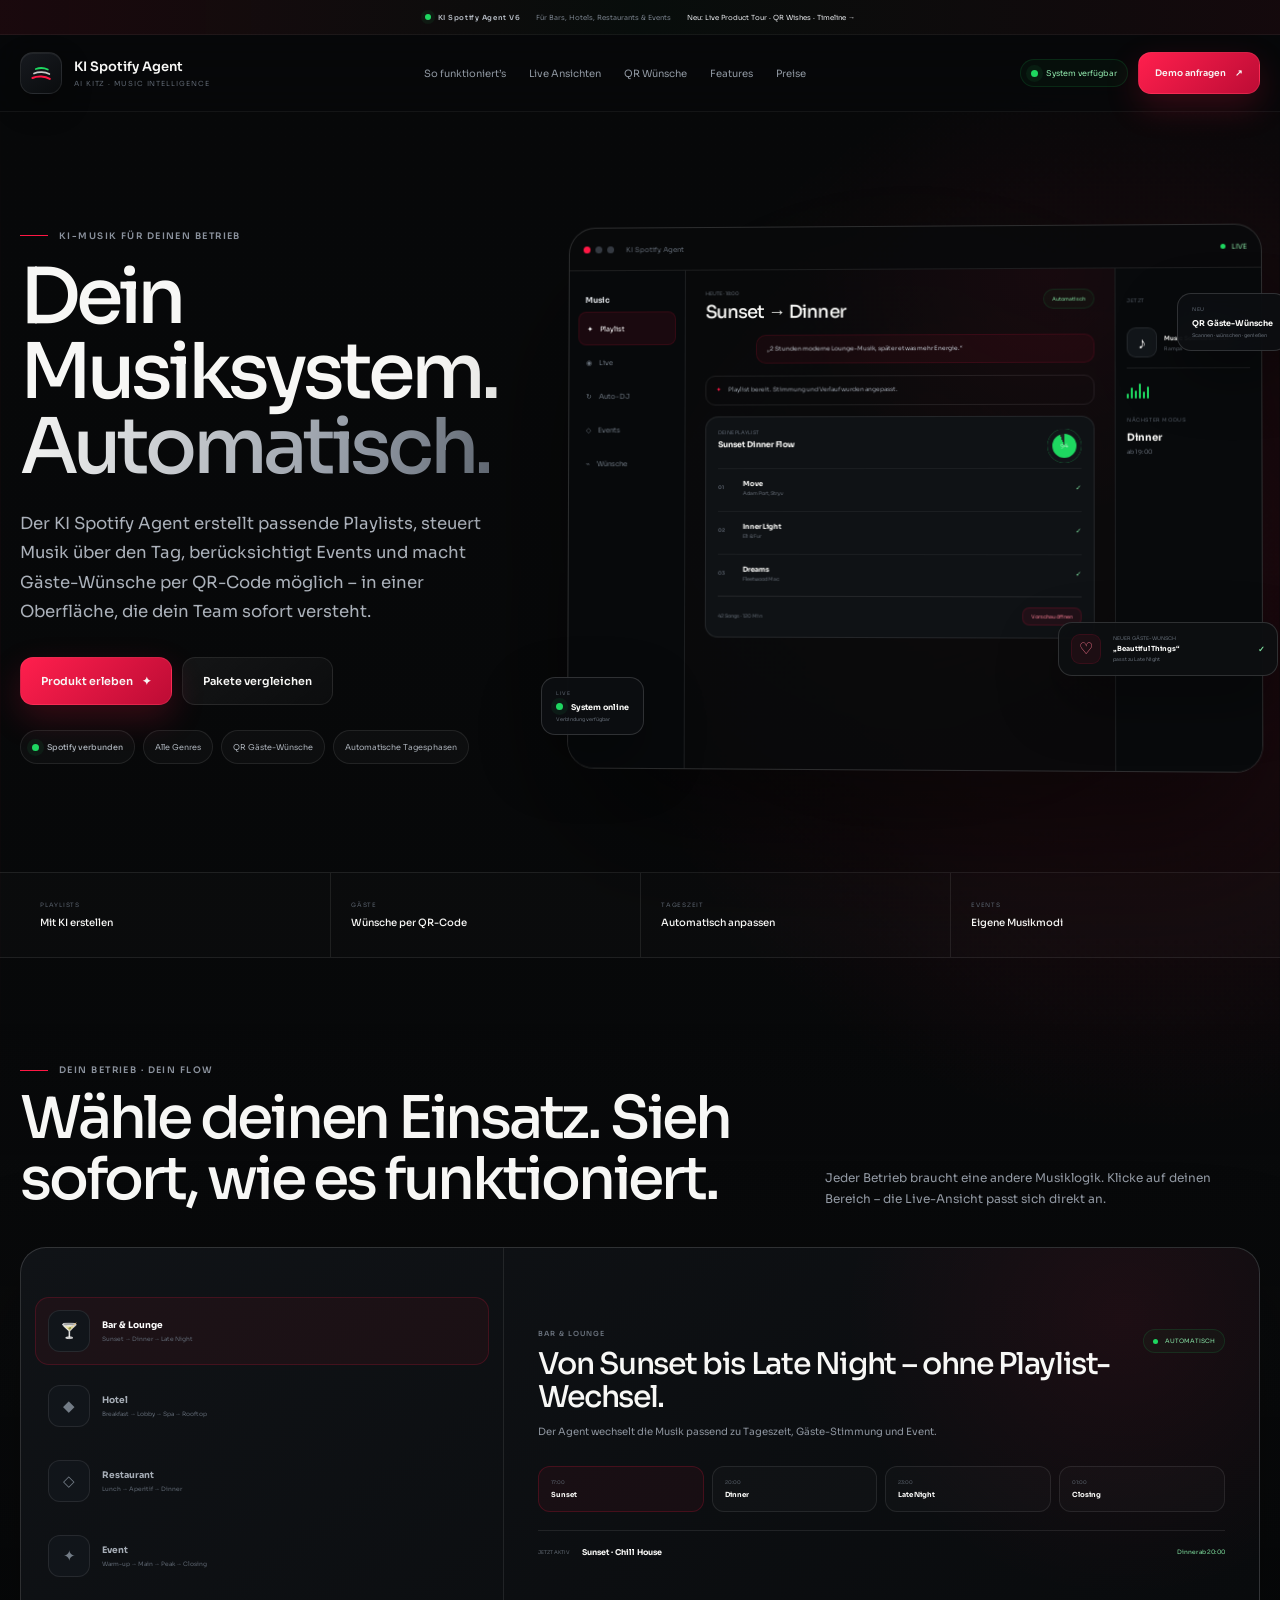
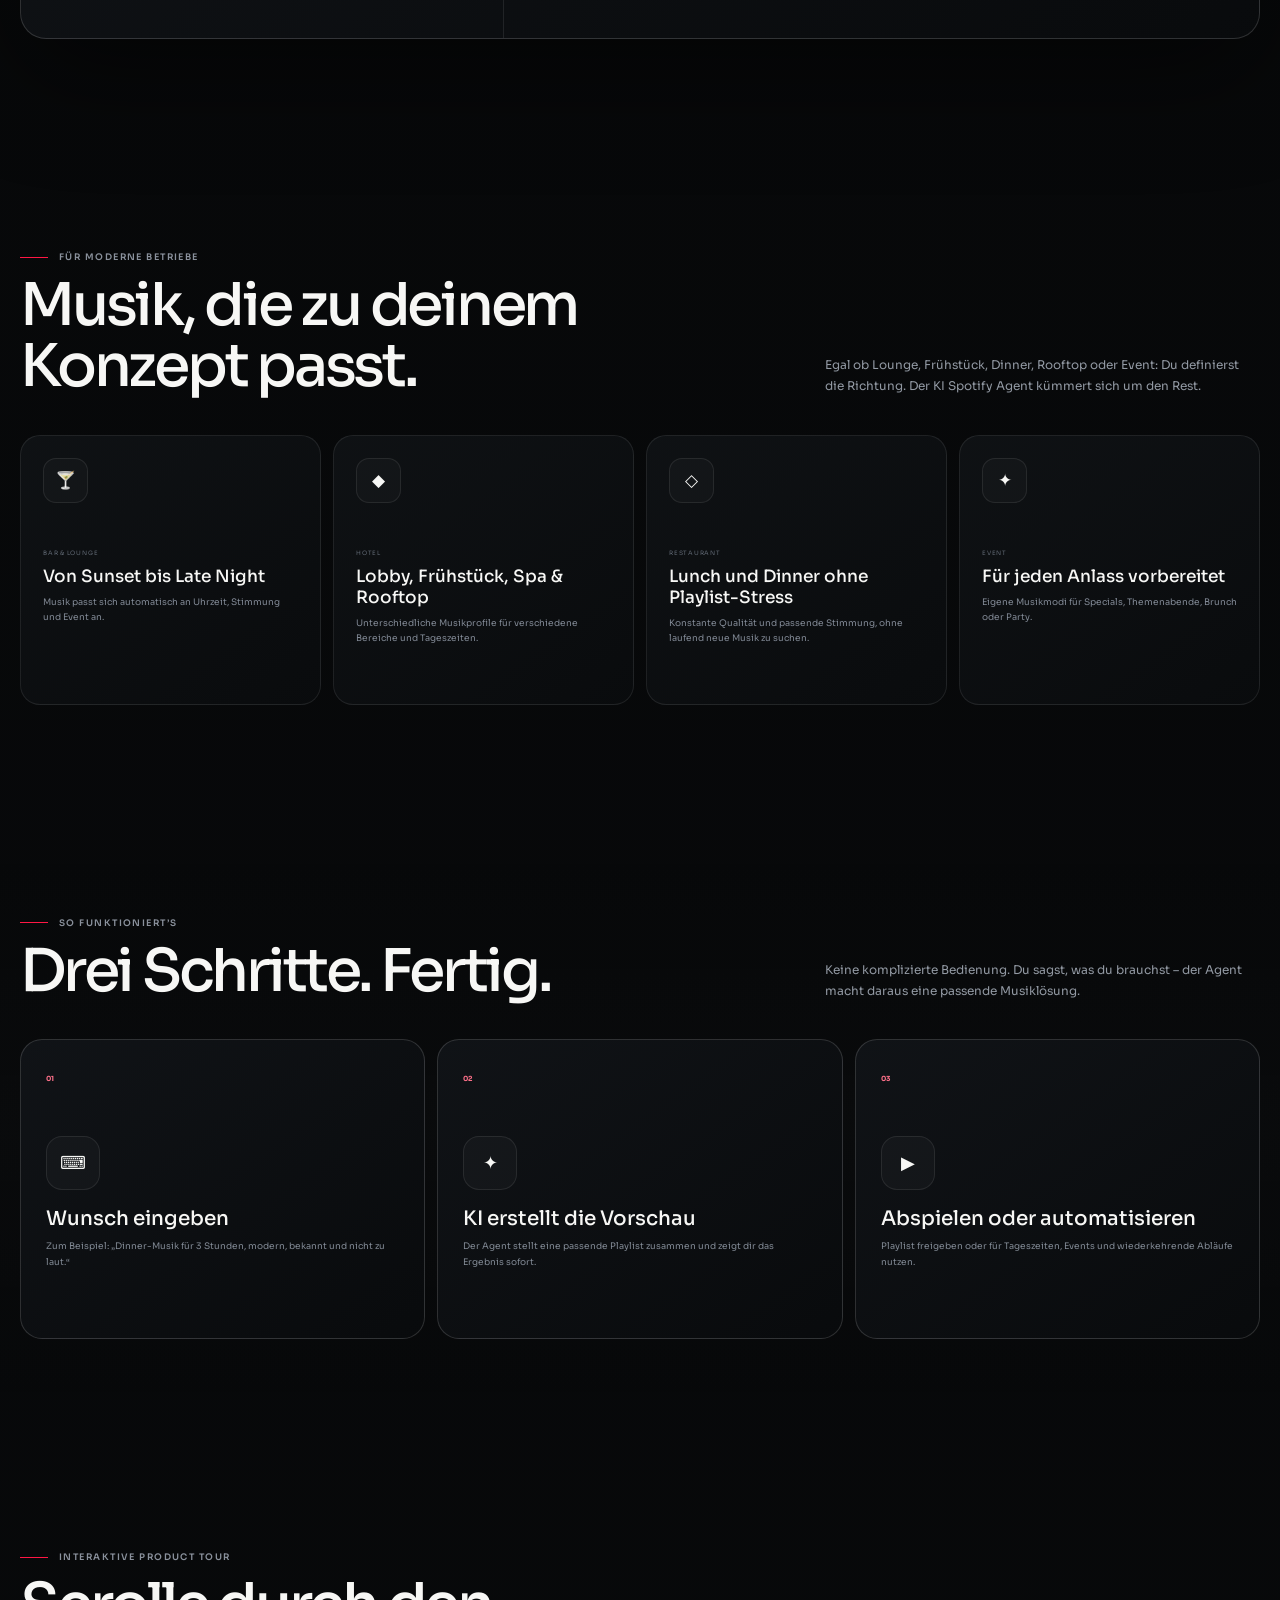
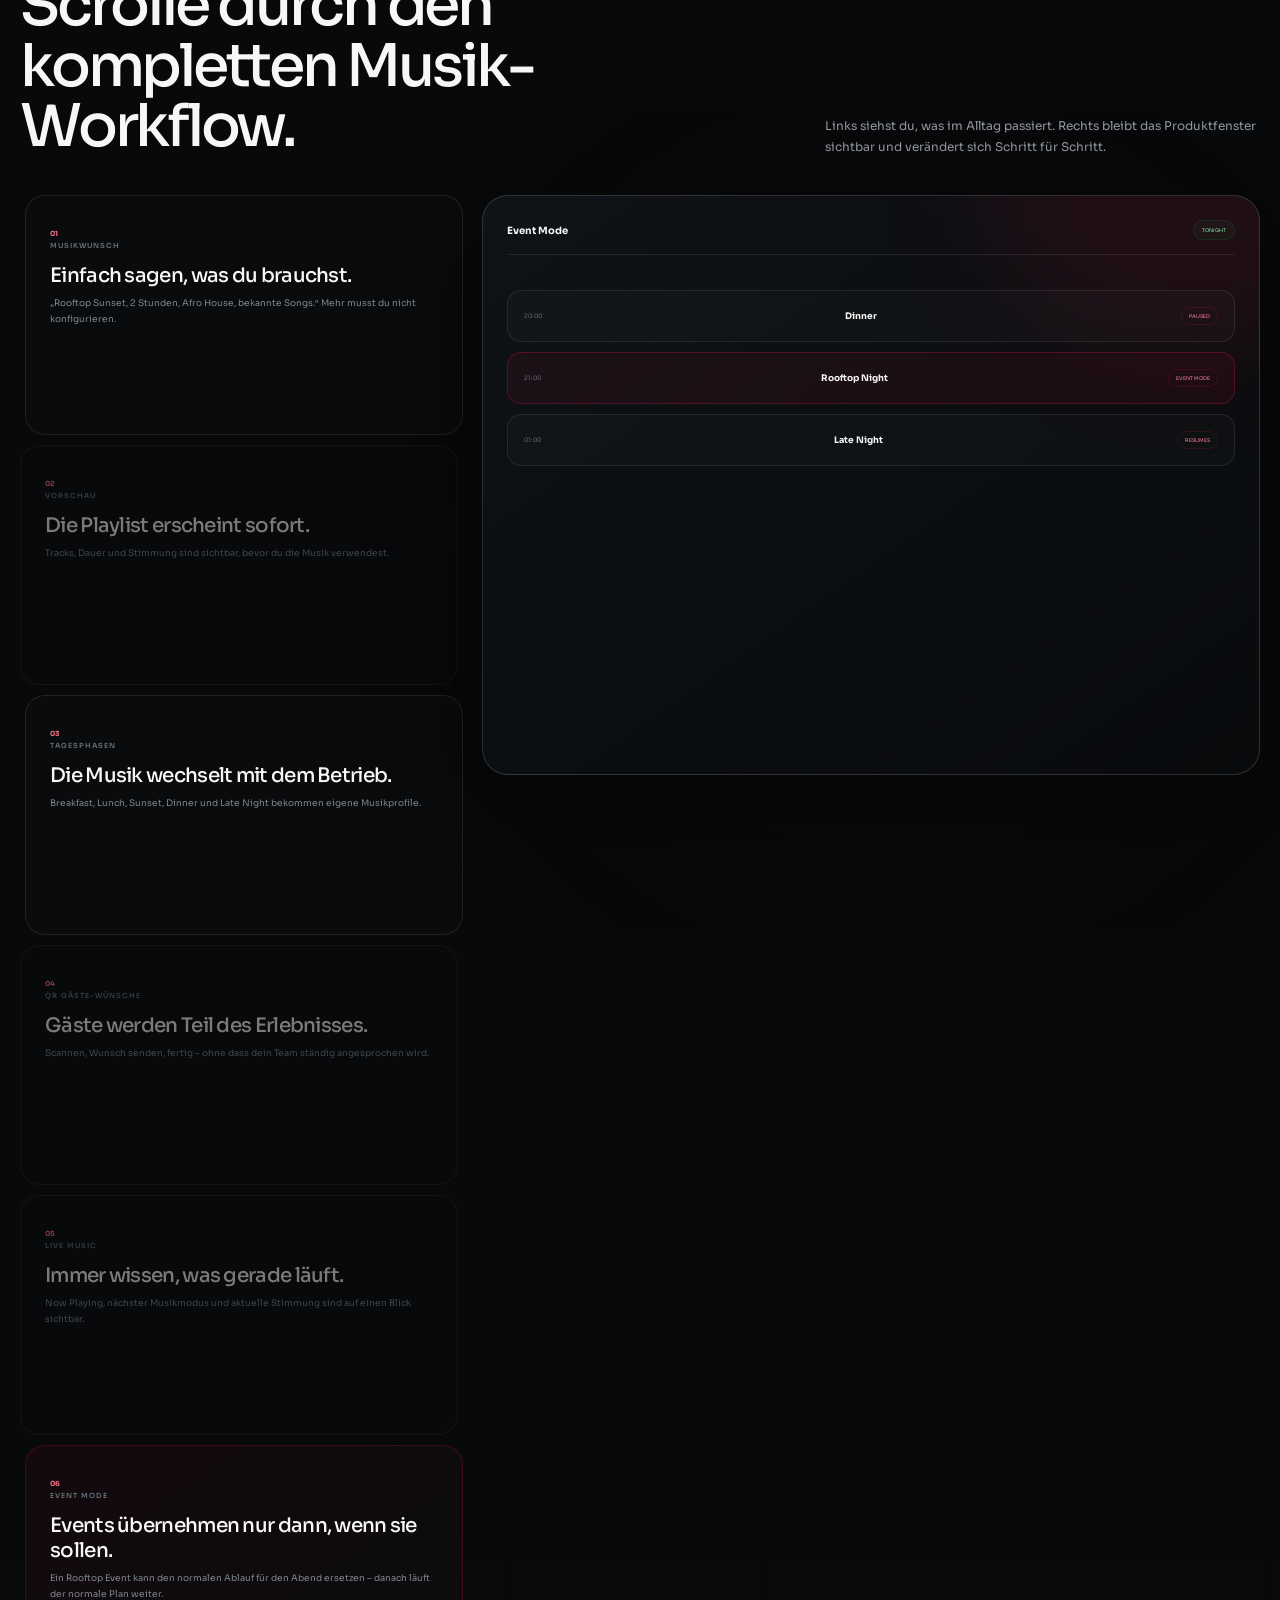
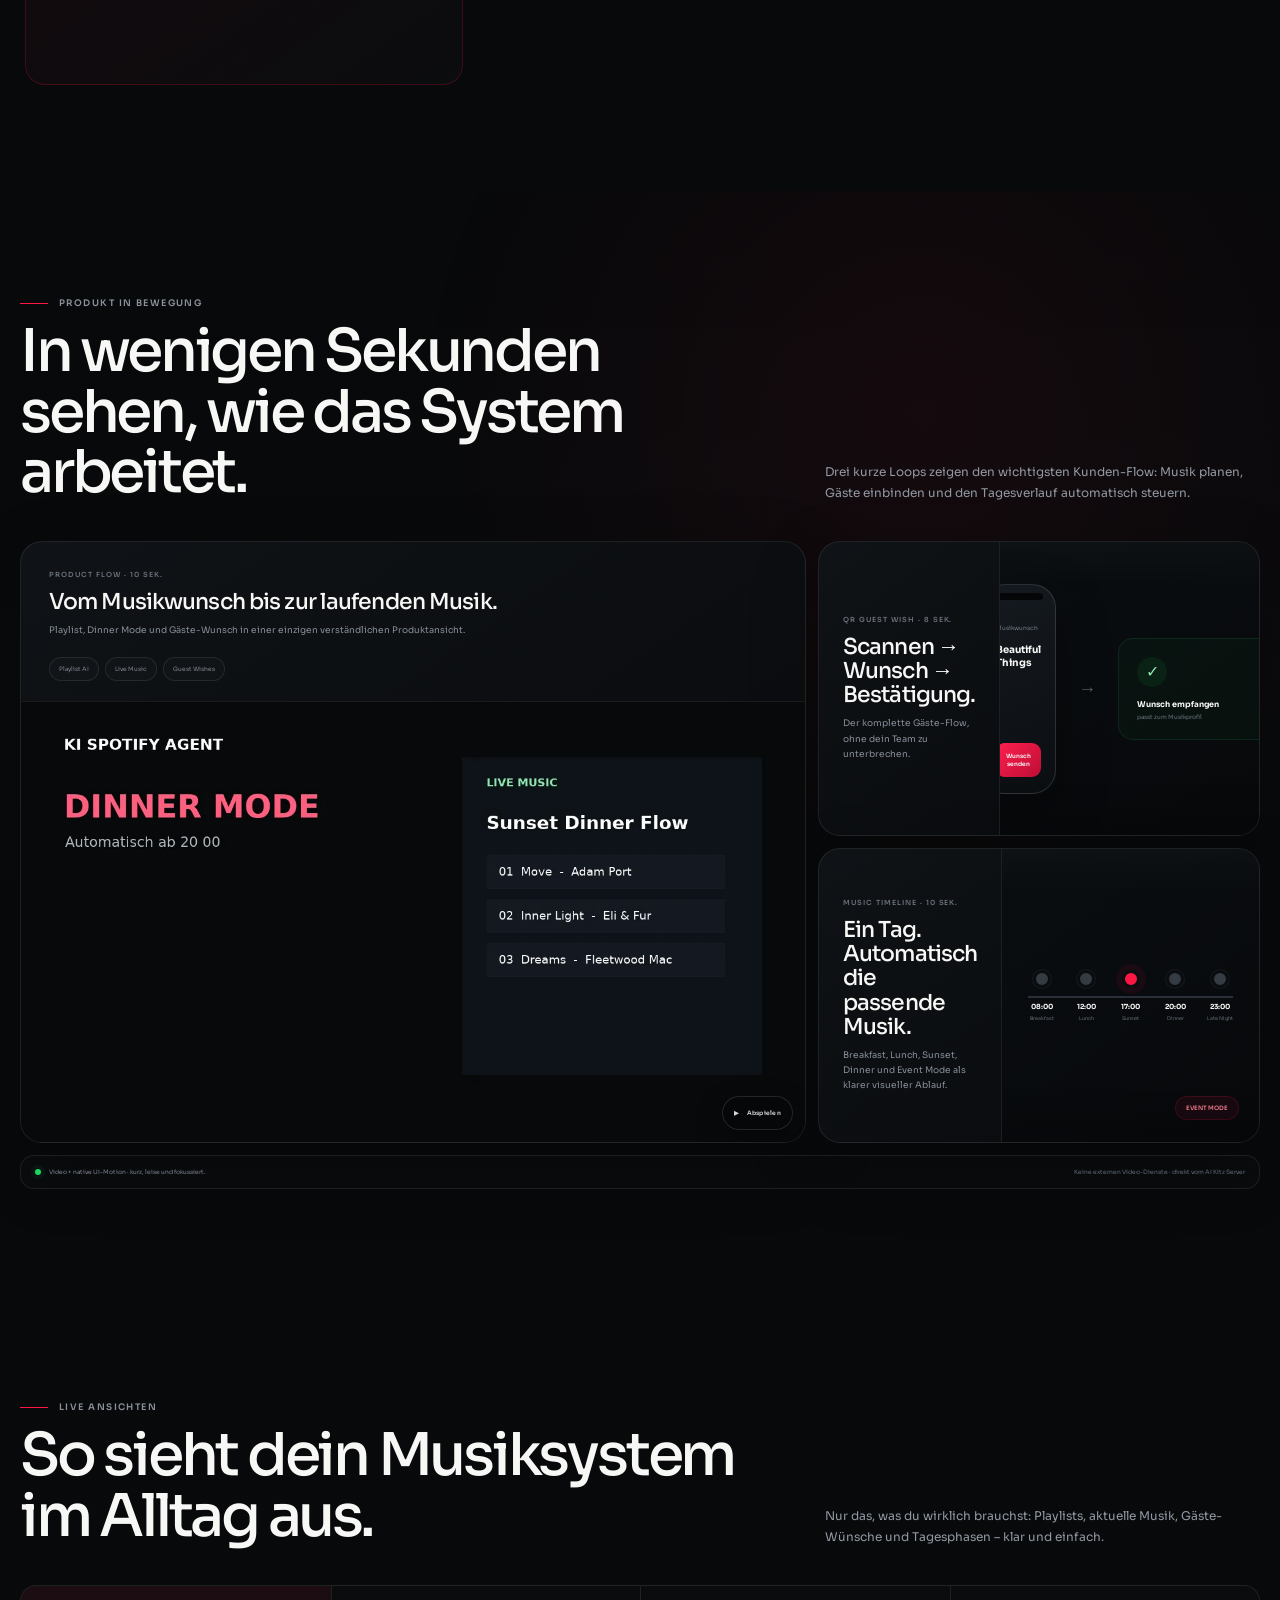
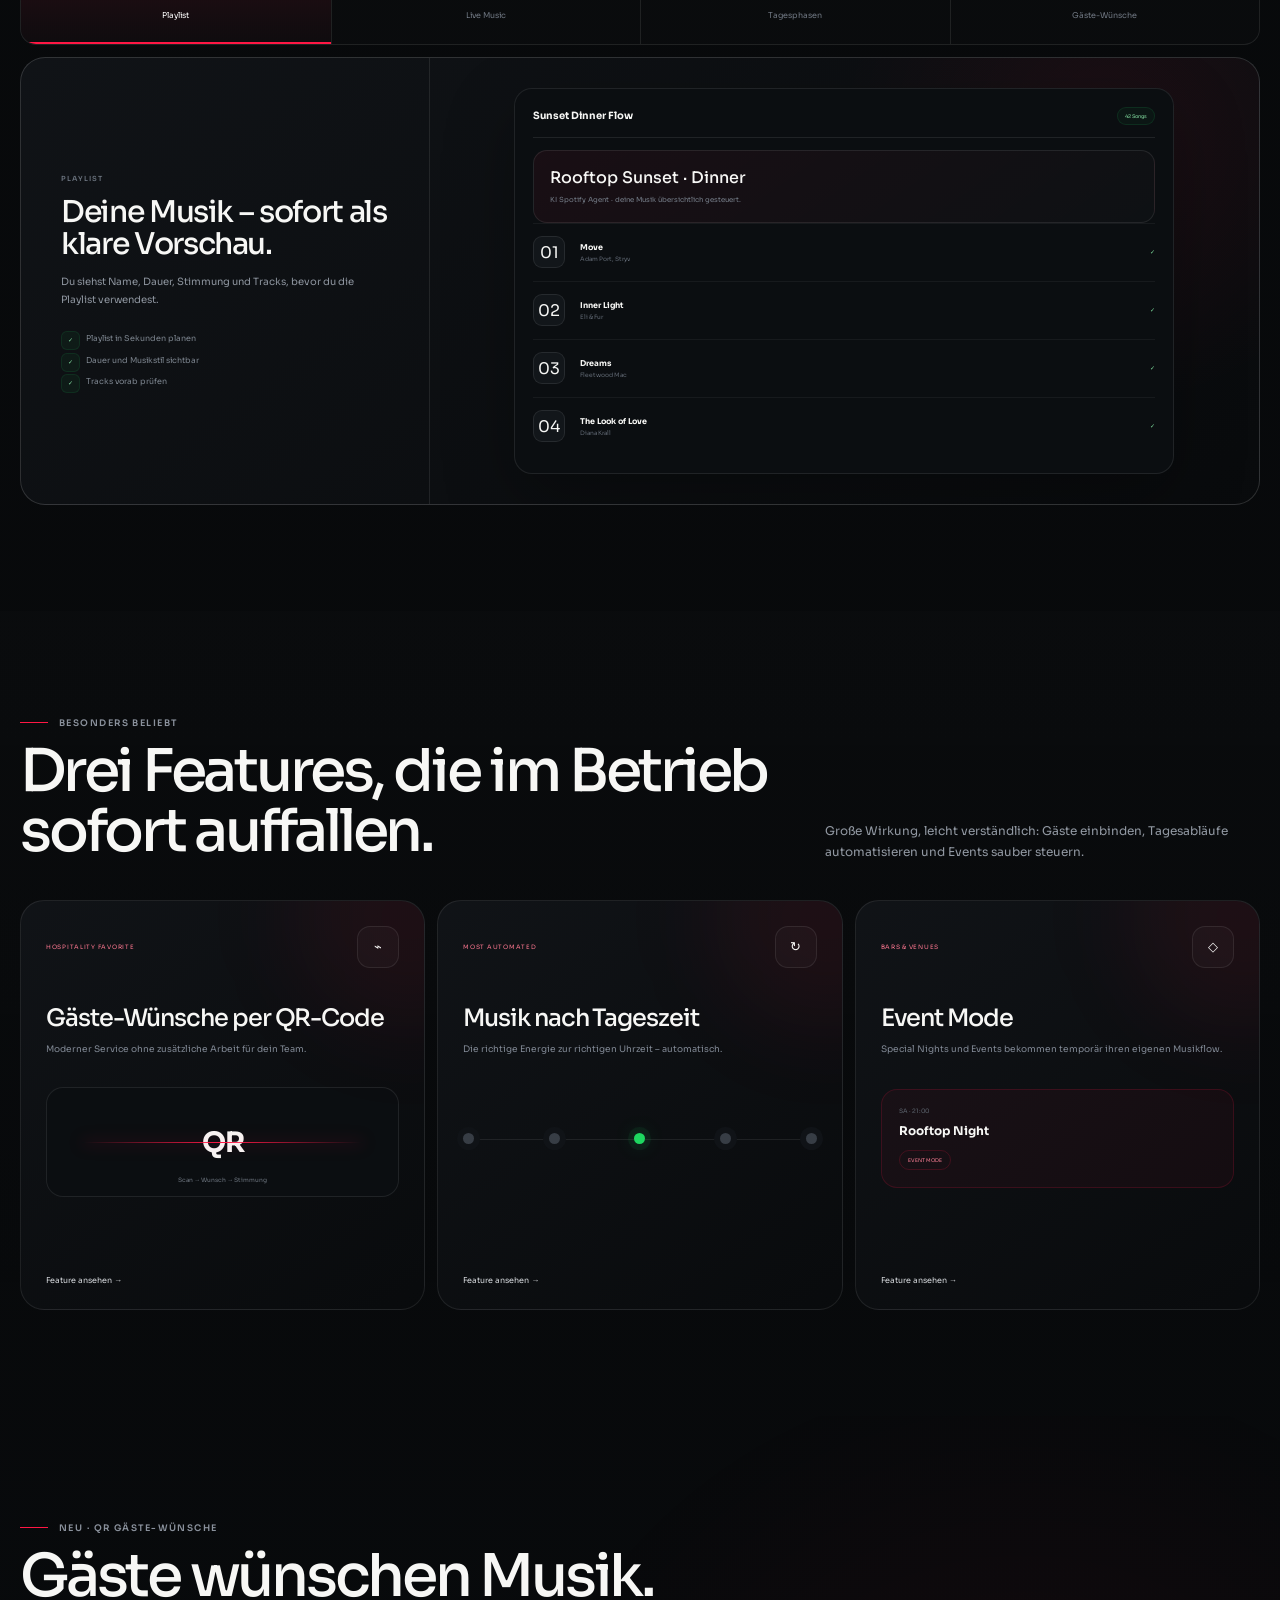
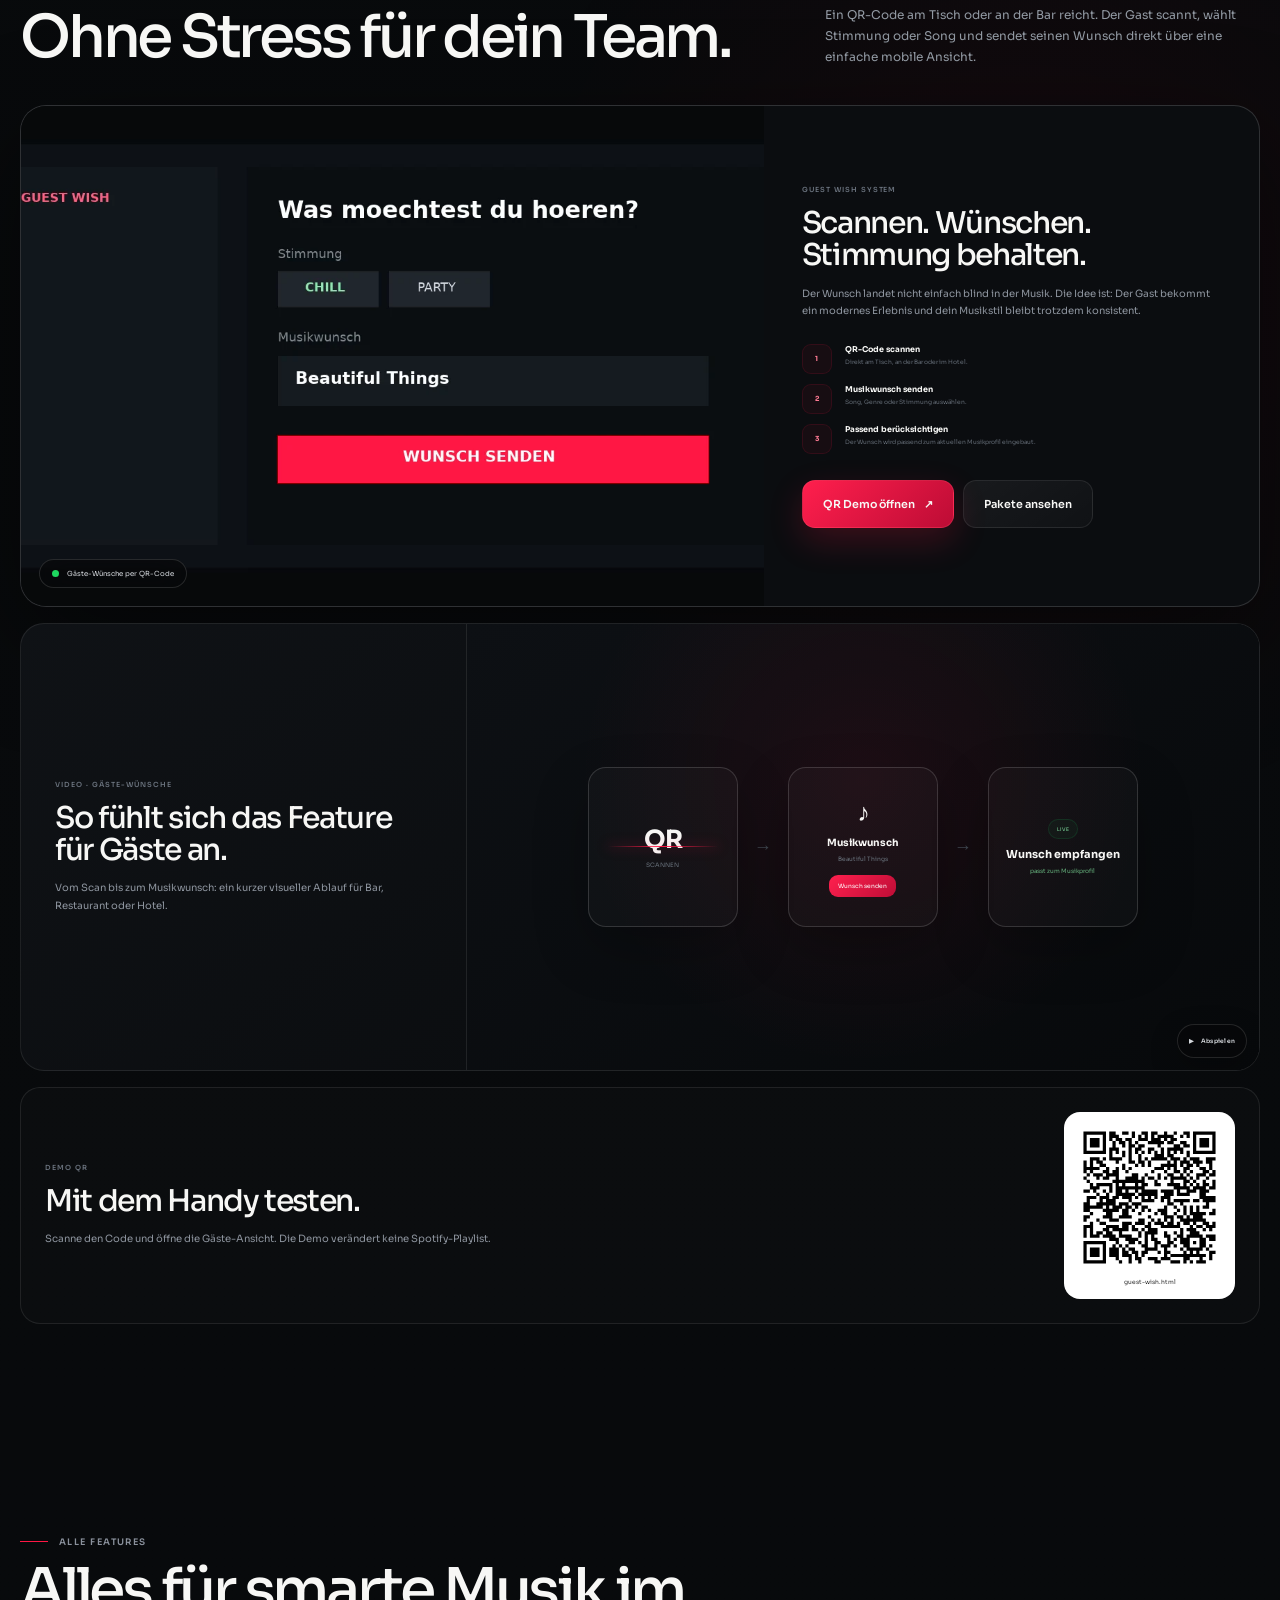
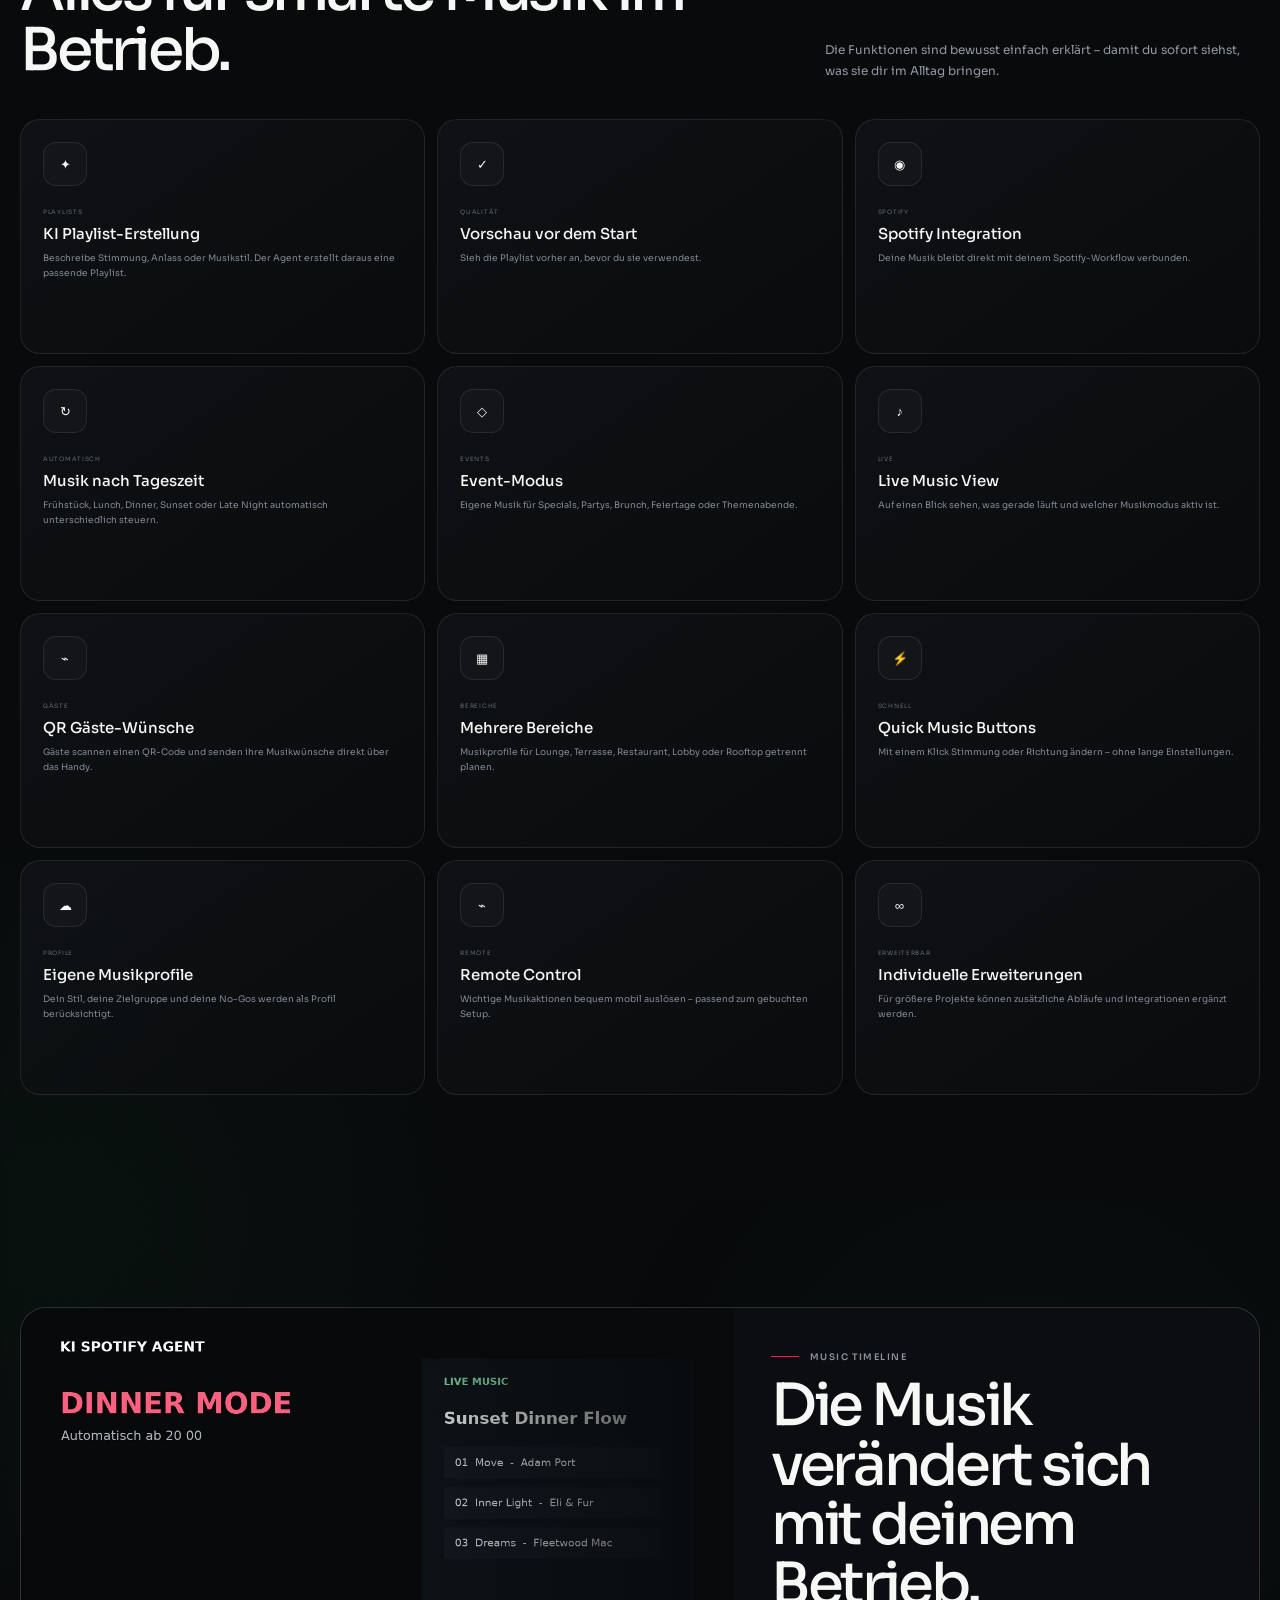
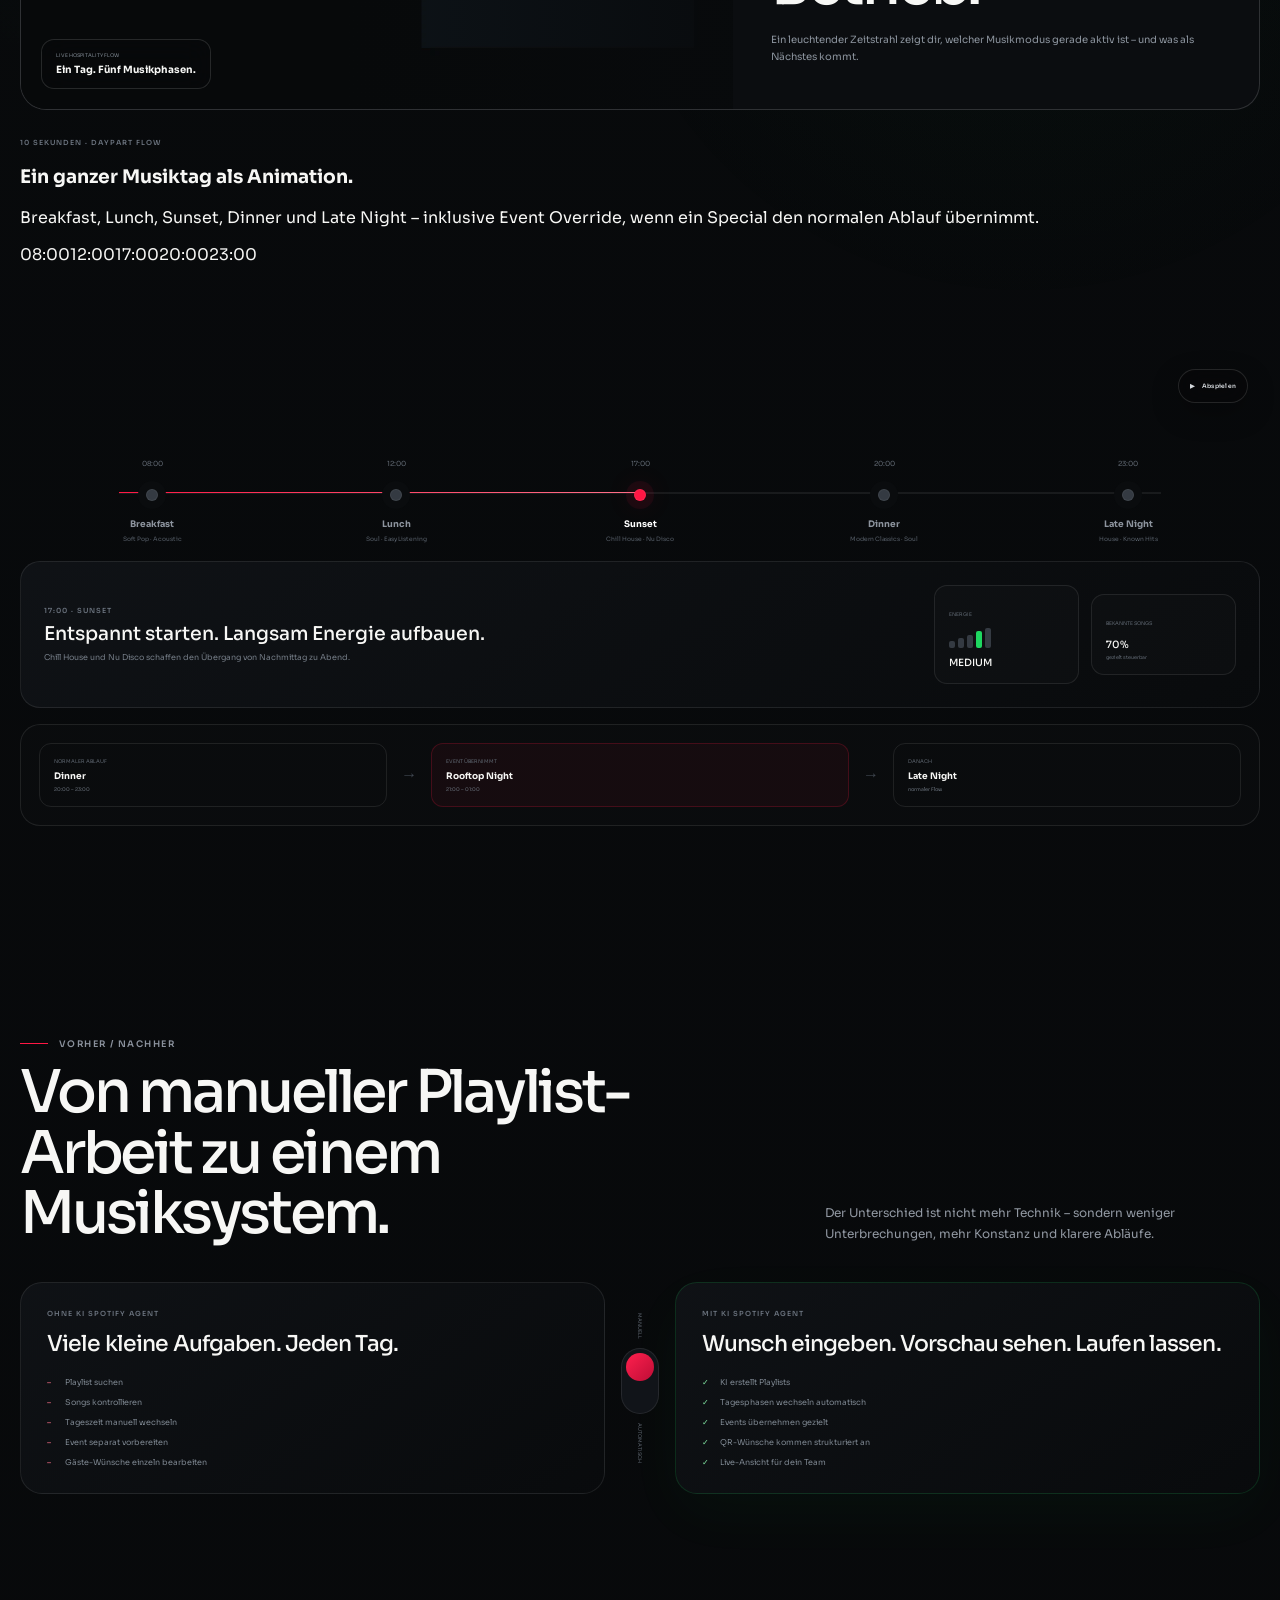
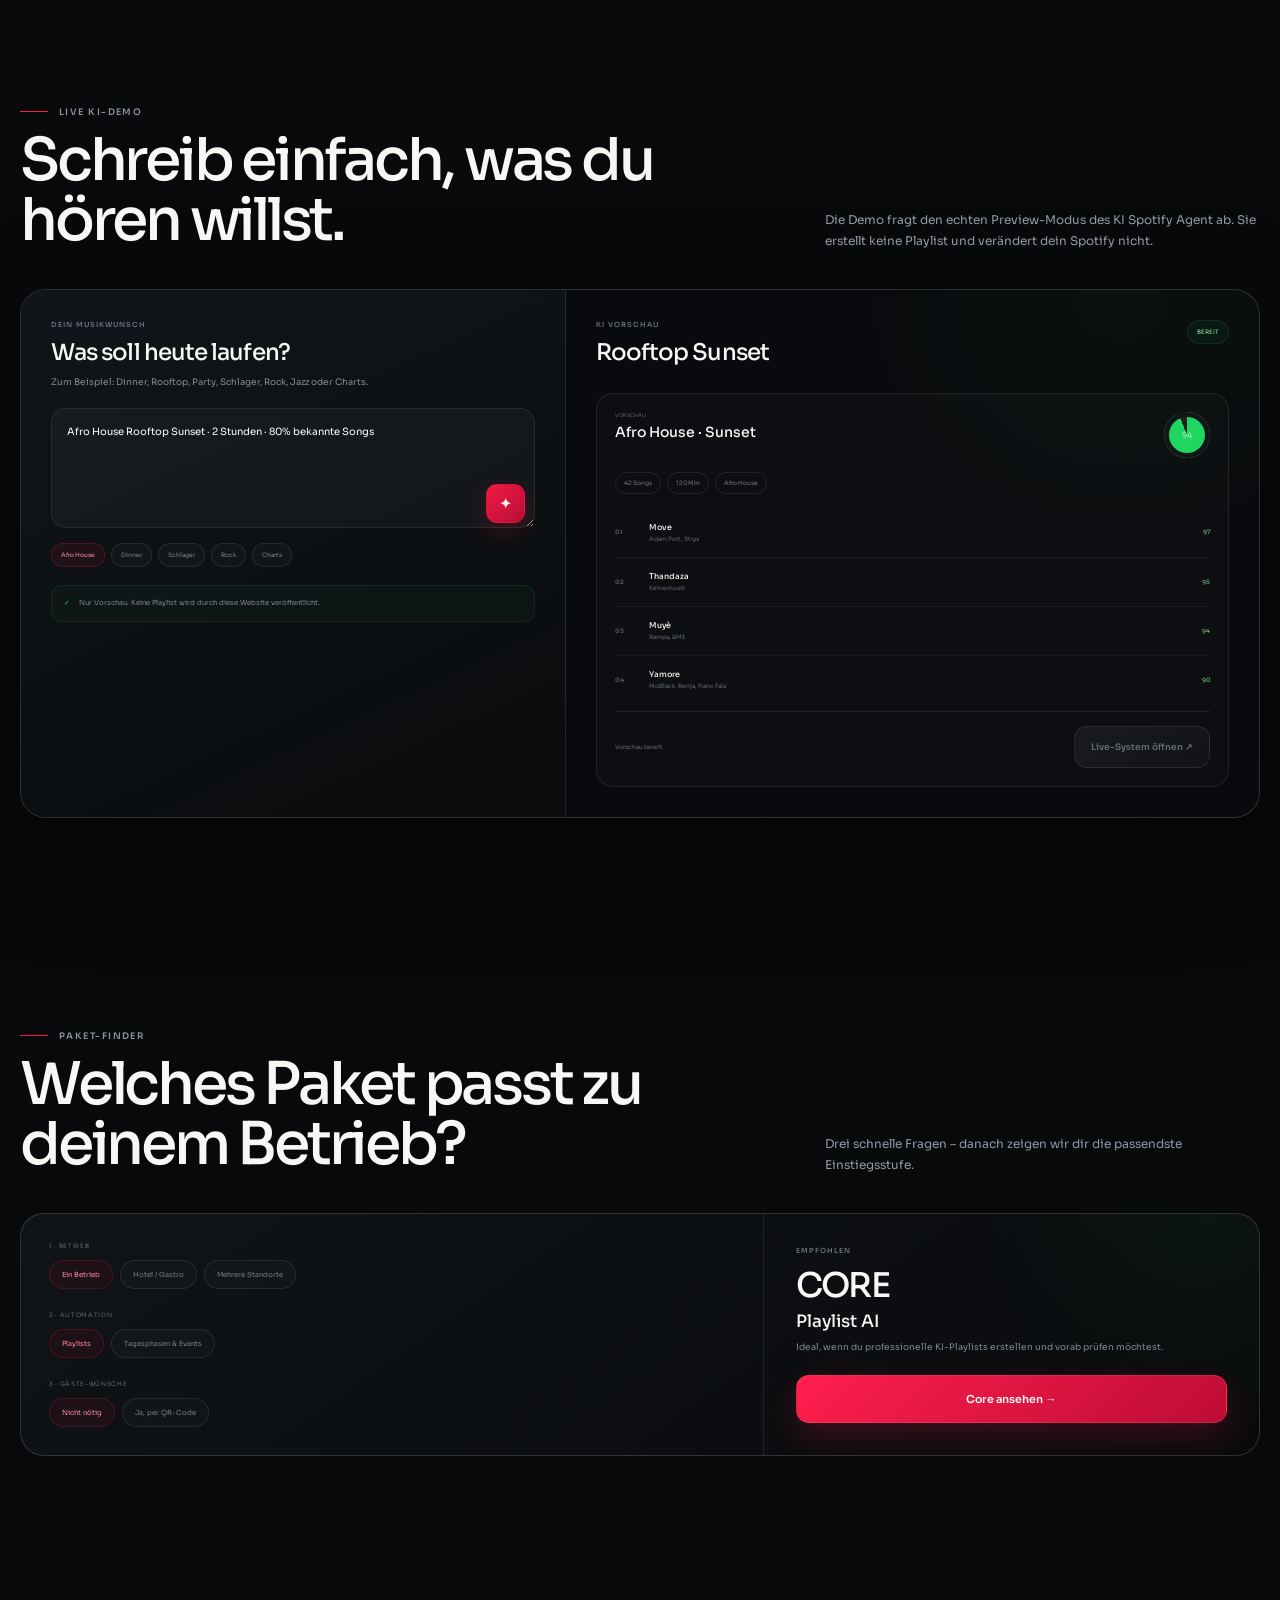
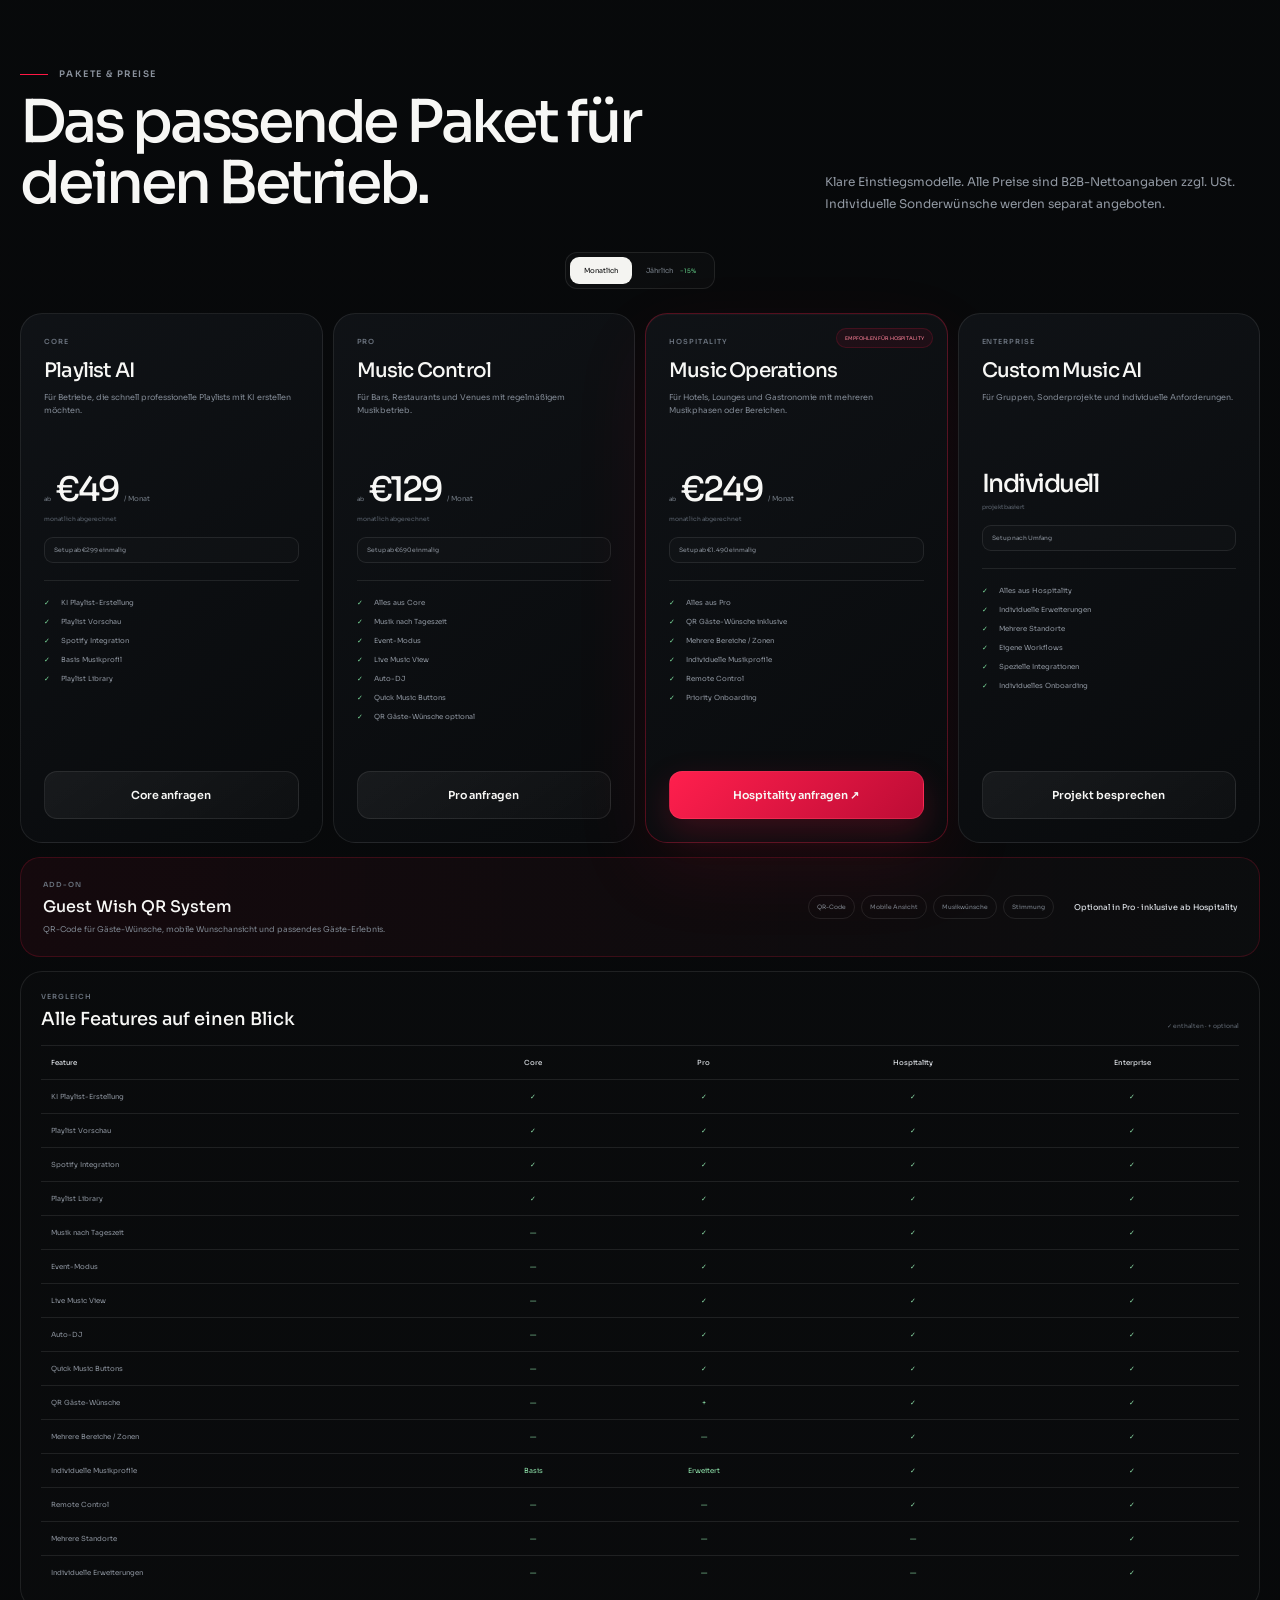
==== commit 5869a1f5: "Upgrade V6.8 trust, SEO and legal links" ====
--- a/index.html
+++ b/index.html
@@ -33,7 +33,7 @@
   <link rel="preconnect" href="https://fonts.googleapis.com">
   <link rel="preconnect" href="https://fonts.gstatic.com" crossorigin>
   <link href="https://fonts.googleapis.com/css2?family=Sora:wght@300;400;500;600;700&display=swap" rel="stylesheet">
-  <link rel="stylesheet" href="/styles.css?v=20260929-v6-7">
+  <link rel="stylesheet" href="/styles.css?v=20260929-v6-8">
   <script type="application/ld+json">
   {
     "@context":"https://schema.org",
@@ -44,6 +44,20 @@
     "url":"https://kispotify.kitzlabs.ai/",
     "description":"KI-gestützte Musiklösung mit Playlist-Erstellung, Gäste-Wünschen per QR-Code, Tagesphasen, Events und Live-Musiksteuerung.",
     "creator":{"@type":"Organization","name":"AI Kitz","url":"https://kitzlabs.ai/"}
+  }
+  </script>
+  <script type="application/ld+json">
+  {
+    "@context":"https://schema.org",
+    "@type":"FAQPage",
+    "mainEntity":[
+      {"@type":"Question","name":"Erstellt die Website direkt Spotify-Playlists?","acceptedAnswer":{"@type":"Answer","text":"Die Produktwebsite zeigt Vorschauen und Live-Ansichten. Die produktive Erstellung erfolgt im eigentlichen KI Spotify Agent nach Freigabe."}},
+      {"@type":"Question","name":"Kann ich alle Musikgenres verwenden?","acceptedAnswer":{"@type":"Answer","text":"Ja. Der Agent ist nicht auf ein einzelnes Genre beschränkt. Stimmung, Anlass, Künstler und Musikrichtung können frei beschrieben werden."}},
+      {"@type":"Question","name":"Wie funktionieren Gäste-Wünsche per QR-Code?","acceptedAnswer":{"@type":"Answer","text":"Der Gast scannt einen QR-Code, öffnet eine mobile Wunschansicht und sendet Song, Genre oder Stimmung. Das Feature ist in Hospitality enthalten und in Pro optional verfügbar."}},
+      {"@type":"Question","name":"Kann die Musik automatisch über den Tag wechseln?","acceptedAnswer":{"@type":"Answer","text":"Ja. Zum Beispiel Breakfast, Lunch, Sunset, Dinner und Late Night. Die einzelnen Musikprofile werden vorher abgestimmt."}},
+      {"@type":"Question","name":"Kann ich mehrere Bereiche getrennt planen?","acceptedAnswer":{"@type":"Answer","text":"Ja. Im Hospitality- und Enterprise-Setup können unterschiedliche Bereiche wie Lobby, Restaurant, Terrasse oder Rooftop berücksichtigt werden."}},
+      {"@type":"Question","name":"Was kostet der KI Spotify Agent?","acceptedAnswer":{"@type":"Answer","text":"Core startet bei 49 Euro pro Monat, Pro bei 129 Euro pro Monat und Hospitality bei 249 Euro pro Monat, jeweils netto zuzüglich Umsatzsteuer und einmaligem Setup. Enterprise wird individuell kalkuliert."}}
+    ]
   }
   </script>
 </head>
@@ -754,7 +768,7 @@
           </div>
           <label><span>Unternehmen / Betrieb</span><input id="leadCompany" name="company" maxlength="120" placeholder="Hotel, Bar, Restaurant, Venue …"></label>
           <label><span>Was möchtest du automatisieren?</span><textarea id="leadMessage" name="message" rows="5" required maxlength="1000" placeholder="Zum Beispiel: Dinner + Late Night, Gäste-Wünsche per QR-Code, mehrere Bereiche …"></textarea></label>
-          <label class="consent-line"><input id="leadConsent" type="checkbox" required><span>Ich stimme zu, dass AI Kitz diese Angaben zur Bearbeitung meiner Anfrage verwendet.</span></label>
+          <label class="consent-line"><input id="leadConsent" type="checkbox" required><span>Ich stimme zu, dass AI Kitz diese Angaben zur Bearbeitung meiner Anfrage verwendet. <a href="https://kitzlabs.ai/datenschutz.html" target="_blank" rel="noreferrer">Datenschutz ↗</a></span></label>
           <button class="btn btn-primary lead-submit" id="leadSubmit" type="submit">Projektanfrage senden <span>↗</span></button>
           <div class="form-status" id="leadStatus" aria-live="polite"></div>
           <small>Alternativ: <a href="mailto:office@aikitz.at">office@aikitz.at</a></small>
@@ -787,10 +801,10 @@
       <div class="footer-nav">
         <div><strong>Produkt</strong><a href="#views">Live Ansichten</a><a href="#features">Features</a><a href="#qr">QR Wünsche</a></div>
         <div><strong>Pakete</strong><a href="#plans">Core</a><a href="#plans">Pro</a><a href="#plans">Hospitality</a></div>
-        <div><strong>AI Kitz</strong><a href="#contact">Kontakt</a><a href="https://kitzlabs.ai/" target="_blank" rel="noreferrer">kitzlabs.ai ↗</a></div>
+        <div><strong>AI Kitz</strong><a href="#contact">Kontakt</a><a href="https://kitzlabs.ai/" target="_blank" rel="noreferrer">kitzlabs.ai ↗</a><a href="https://kitzlabs.ai/impressum.html" target="_blank" rel="noreferrer">Impressum ↗</a><a href="https://kitzlabs.ai/datenschutz.html" target="_blank" rel="noreferrer">Datenschutz ↗</a></div>
       </div>
     </div>
-    <div class="container footer-bottom"><span>© 2026 AI Kitz</span><span>Good music brings people together.</span></div>
+    <div class="container footer-bottom"><span>© 2026 AI Kitz</span><span>Good music brings people together.</span><span><a href="https://kitzlabs.ai/impressum.html" target="_blank" rel="noreferrer">Impressum</a> · <a href="https://kitzlabs.ai/datenschutz.html" target="_blank" rel="noreferrer">Datenschutz</a></span></div>
   </footer>
 
 
@@ -811,6 +825,6 @@
 
   <div class="mobile-sticky"><a class="btn btn-primary" href="#contact">Demo & Setup anfragen ↗</a></div>
 
-  <script src="/app.js?v=20260929-v6-7" defer></script>
+  <script src="/app.js?v=20260929-v6-8" defer></script>
 </body>
 </html>
--- a/styles.css
+++ b/styles.css
@@ -153,3 +153,14 @@
 @media(max-width:620px){
   .motion-qr-preview{gap:10px;padding:18px 12px}.motion-phone{width:125px;height:184px}.motion-accepted{min-width:128px;padding:14px}.motion-day-preview{padding:28px 10px}.motion-day-point small{font-size:4.5px}
 }
+
+
+/* V6.7 · Accessible smart video controls */
+.video-toggle{position:absolute;right:12px;bottom:12px;z-index:5;min-height:34px;border:1px solid rgba(255,255,255,.12);border-radius:999px;background:rgba(7,8,9,.72);backdrop-filter:blur(14px);-webkit-backdrop-filter:blur(14px);color:#d5d9de;padding:0 11px;display:inline-flex;align-items:center;gap:7px;font-size:6px;font-weight:600;letter-spacing:.04em;box-shadow:0 10px 28px rgba(0,0,0,.25)}
+.video-toggle:hover{border-color:rgba(255,255,255,.22);background:rgba(12,14,16,.88)}
+.video-toggle:focus-visible{outline:2px solid rgba(255,23,68,.72);outline-offset:3px}
+.video-toggle span{font-size:6px}
+.video-wrap,.timeline-video-player,.motion-video-shell{position:relative}
+.smart-loop-video{transition:opacity .25s ease}
+.smart-loop-video[data-user-paused="true"]{filter:saturate(.82)}
+@media(max-width:620px){.video-toggle{right:8px;bottom:8px;min-height:32px;padding:0 9px}.video-toggle span{display:none}}
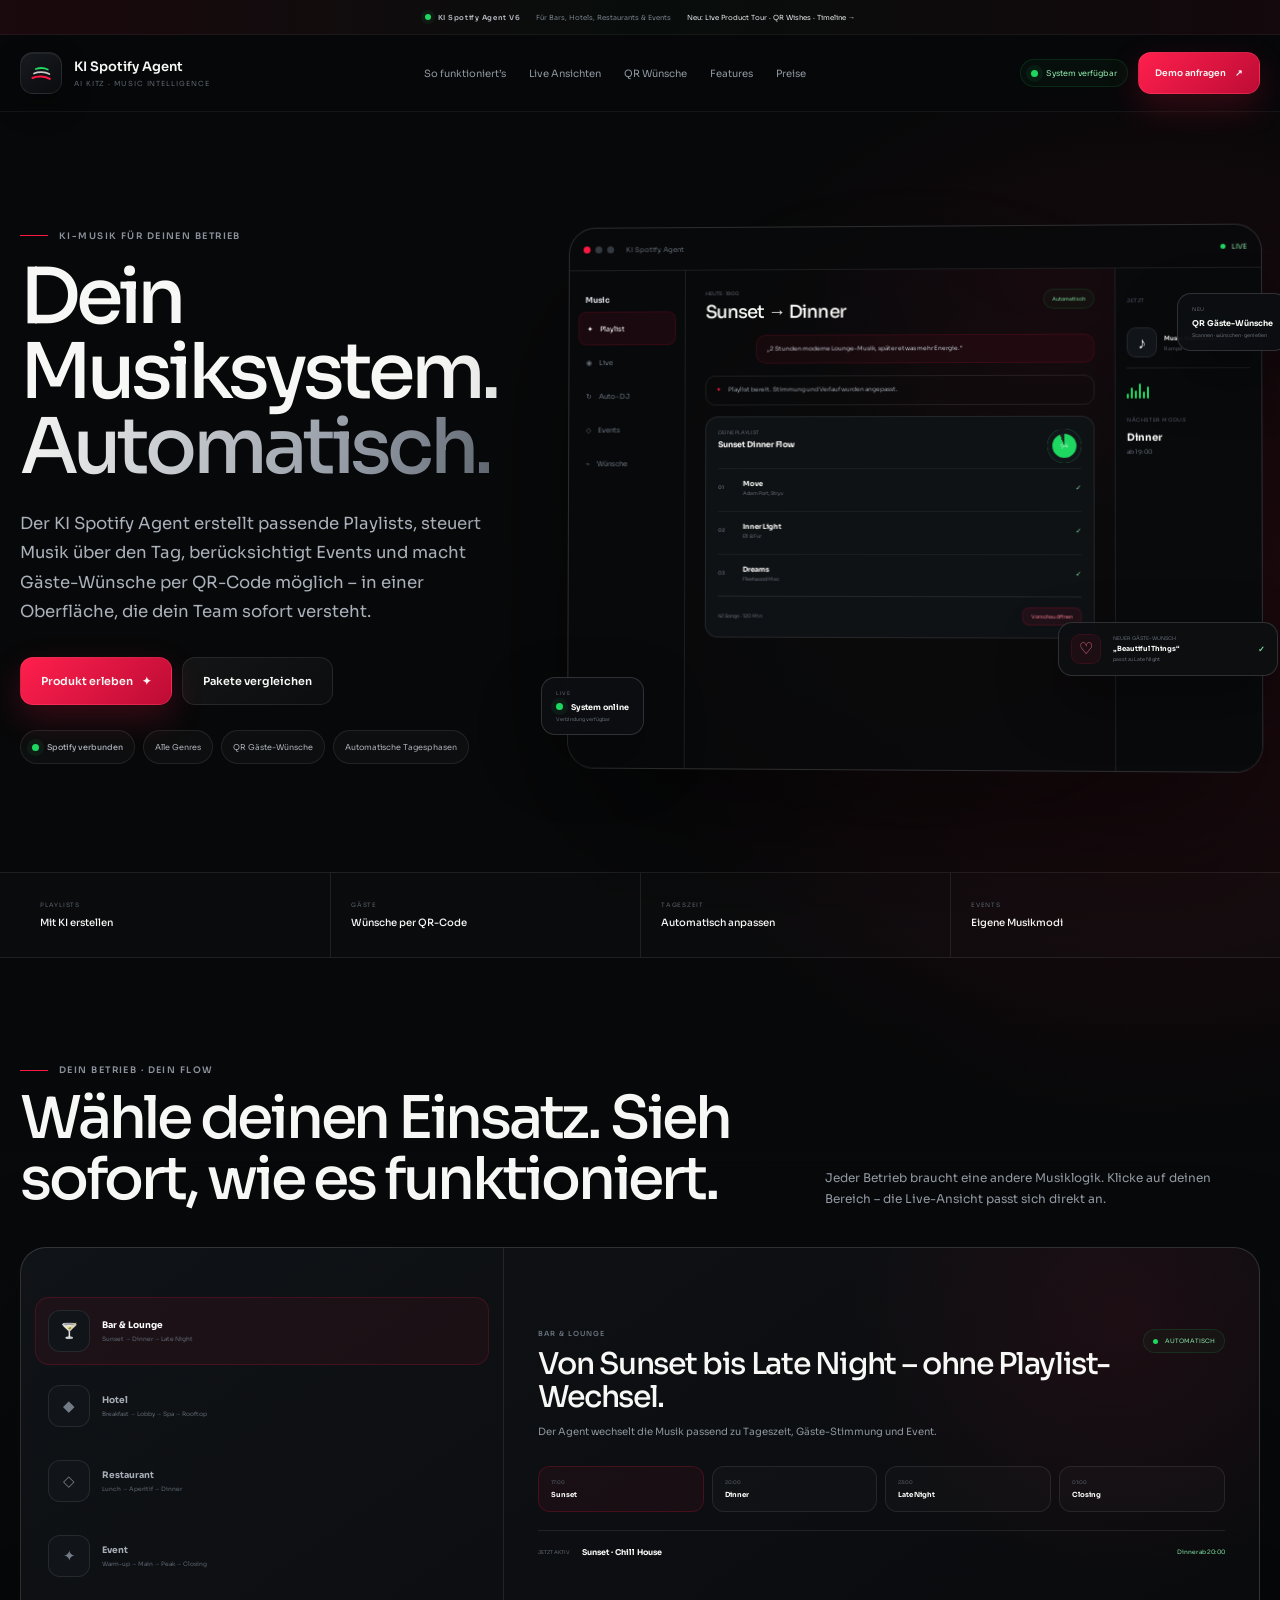
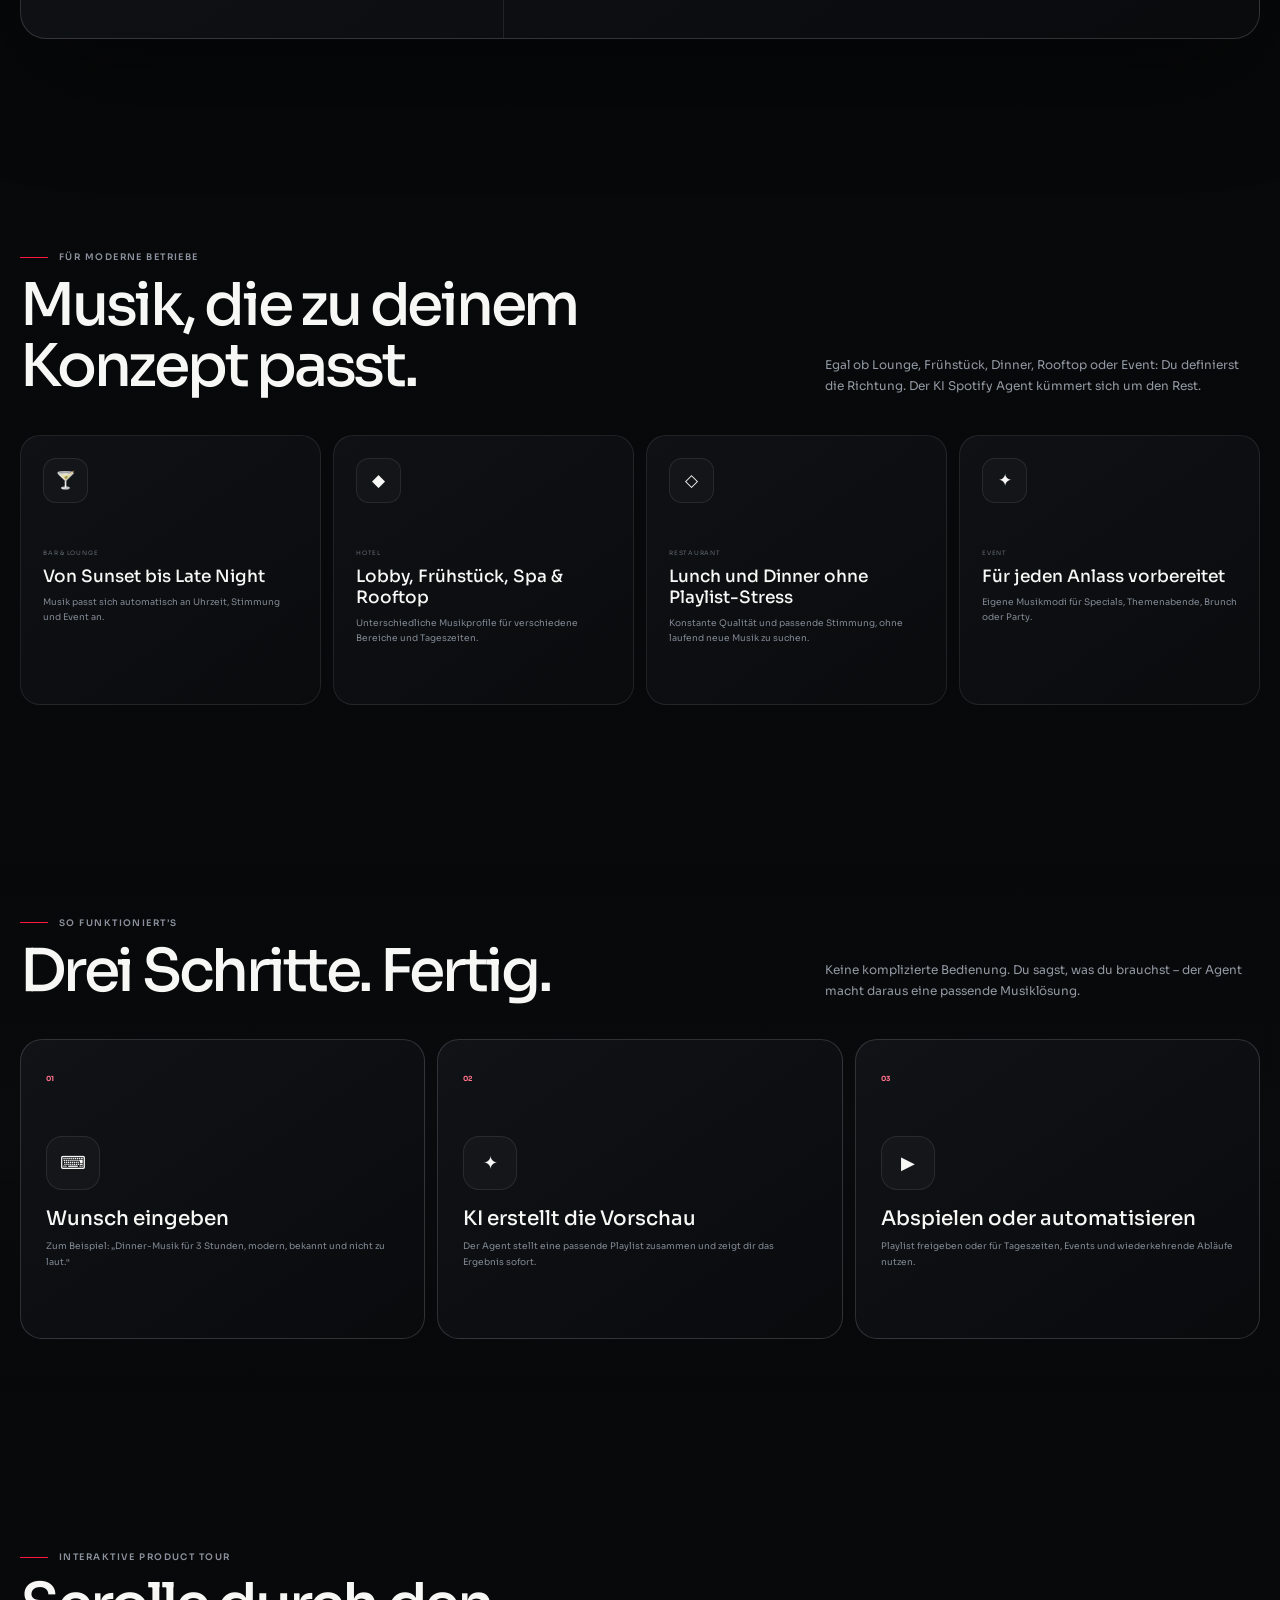
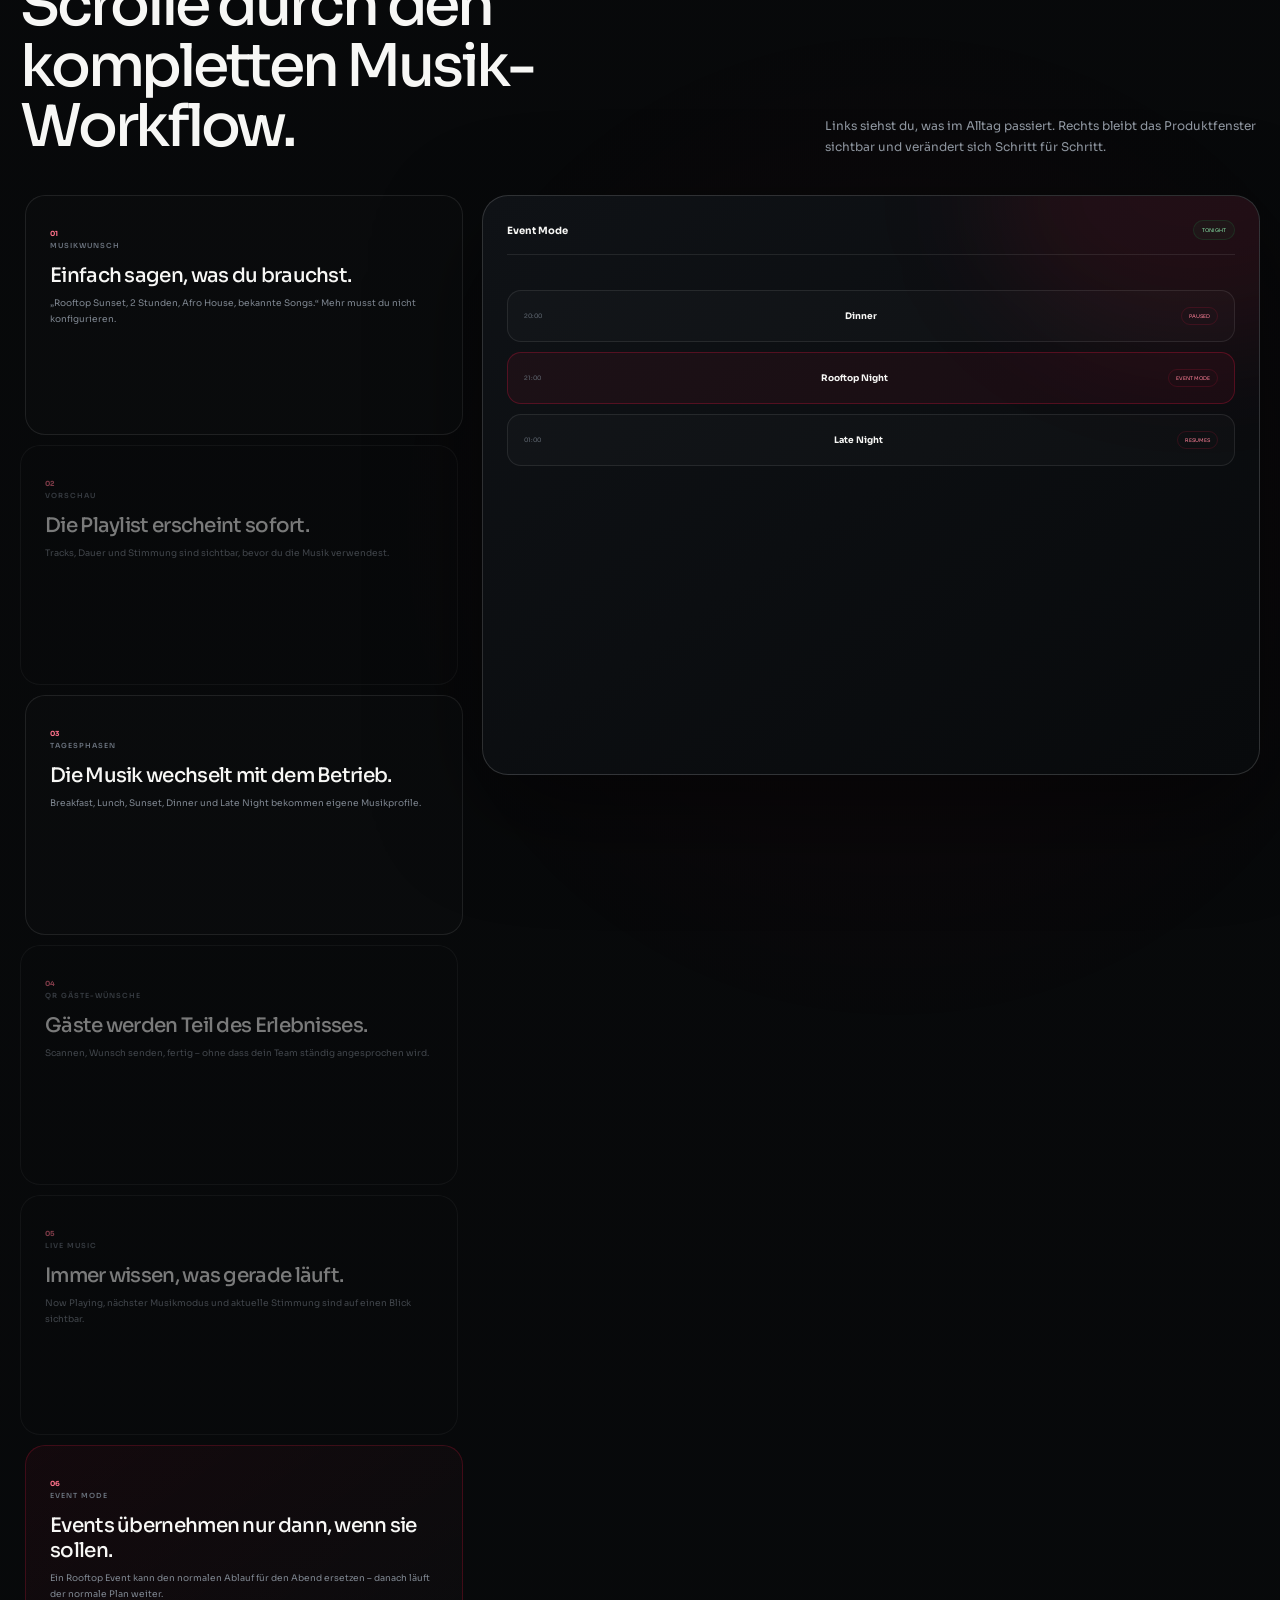
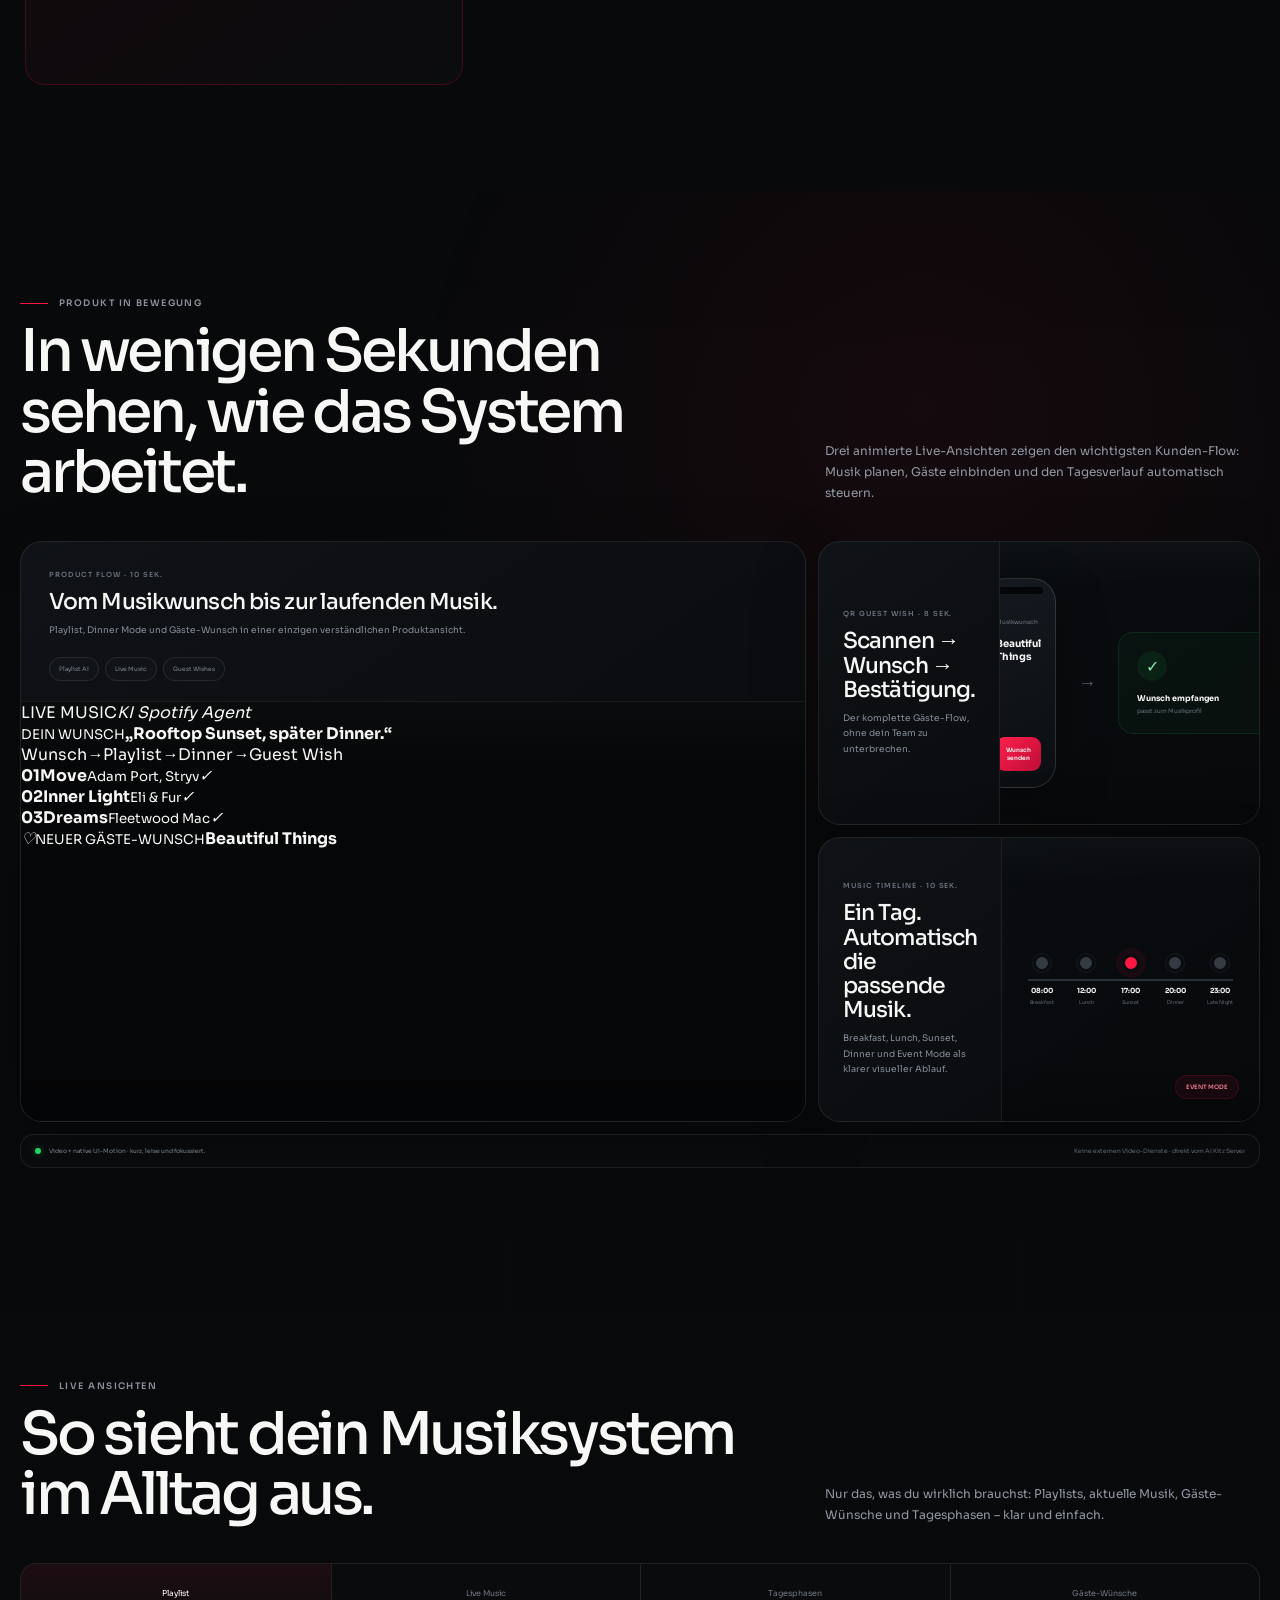
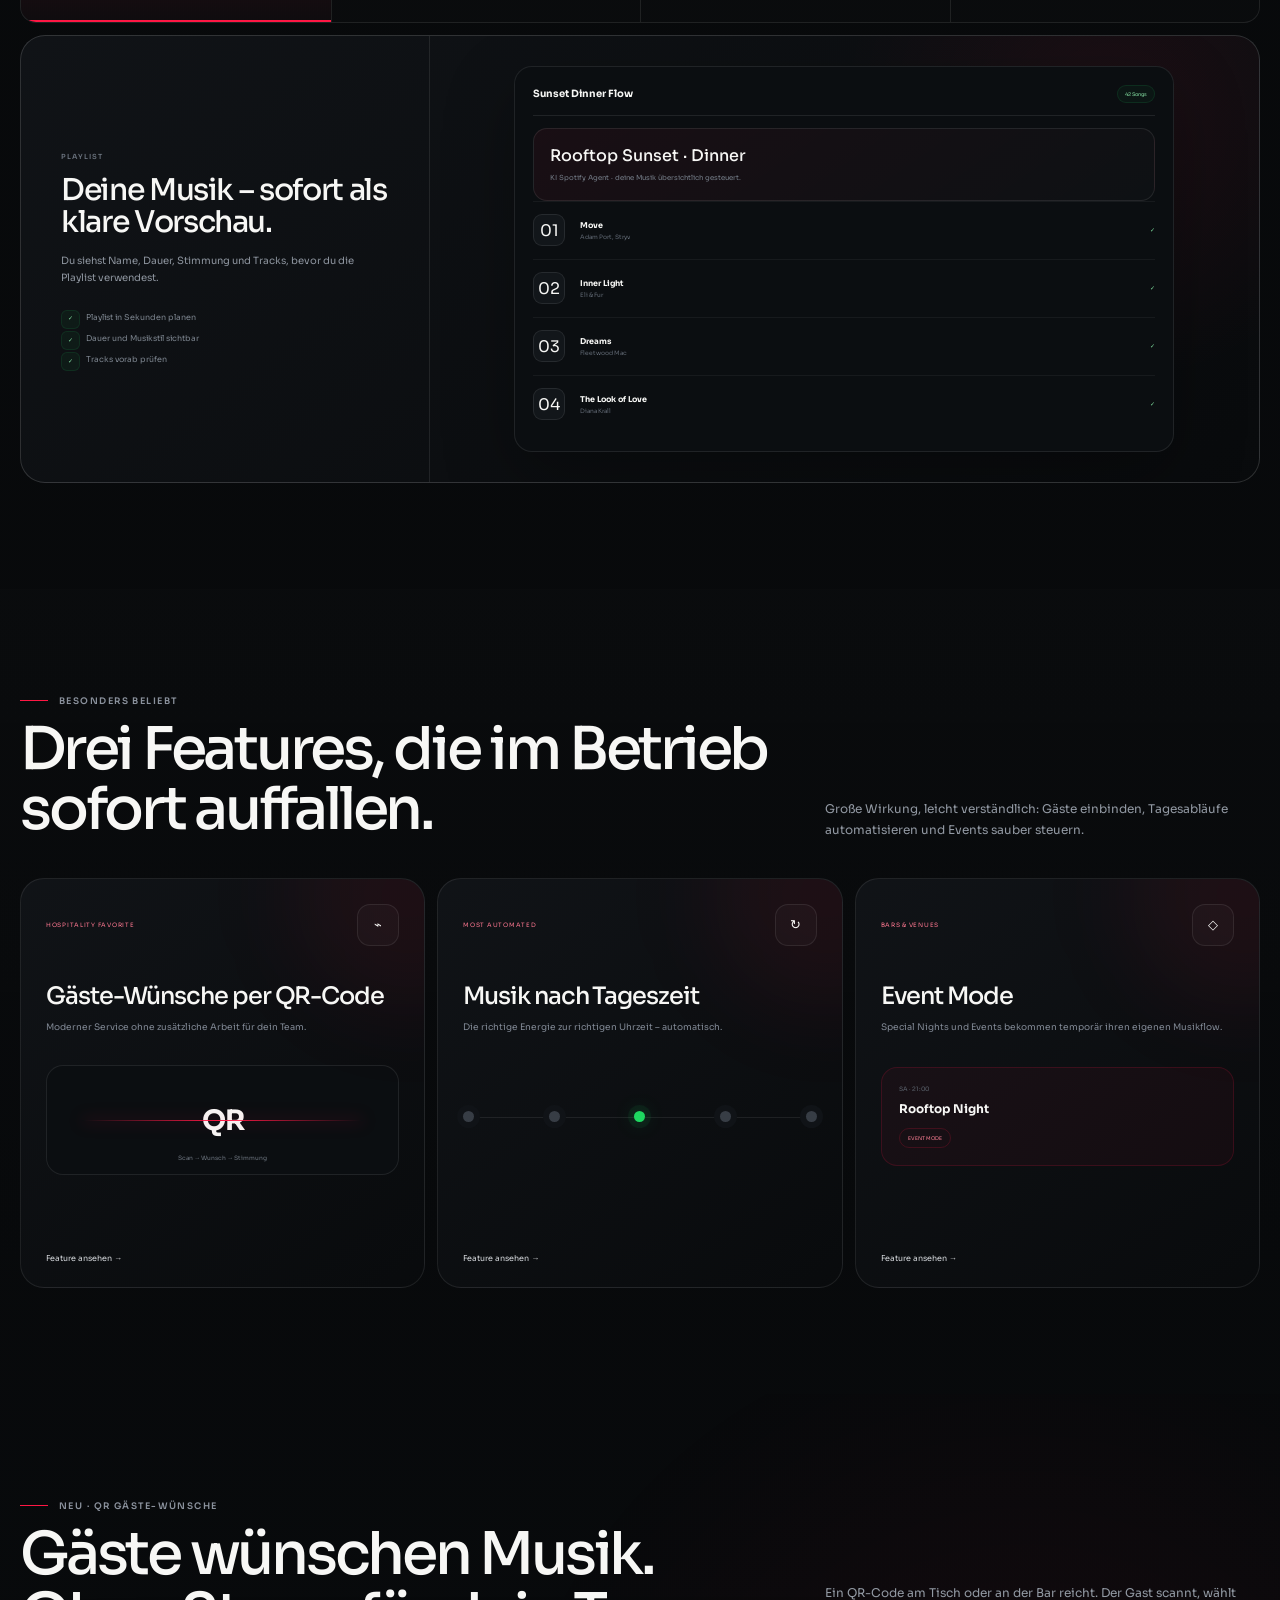
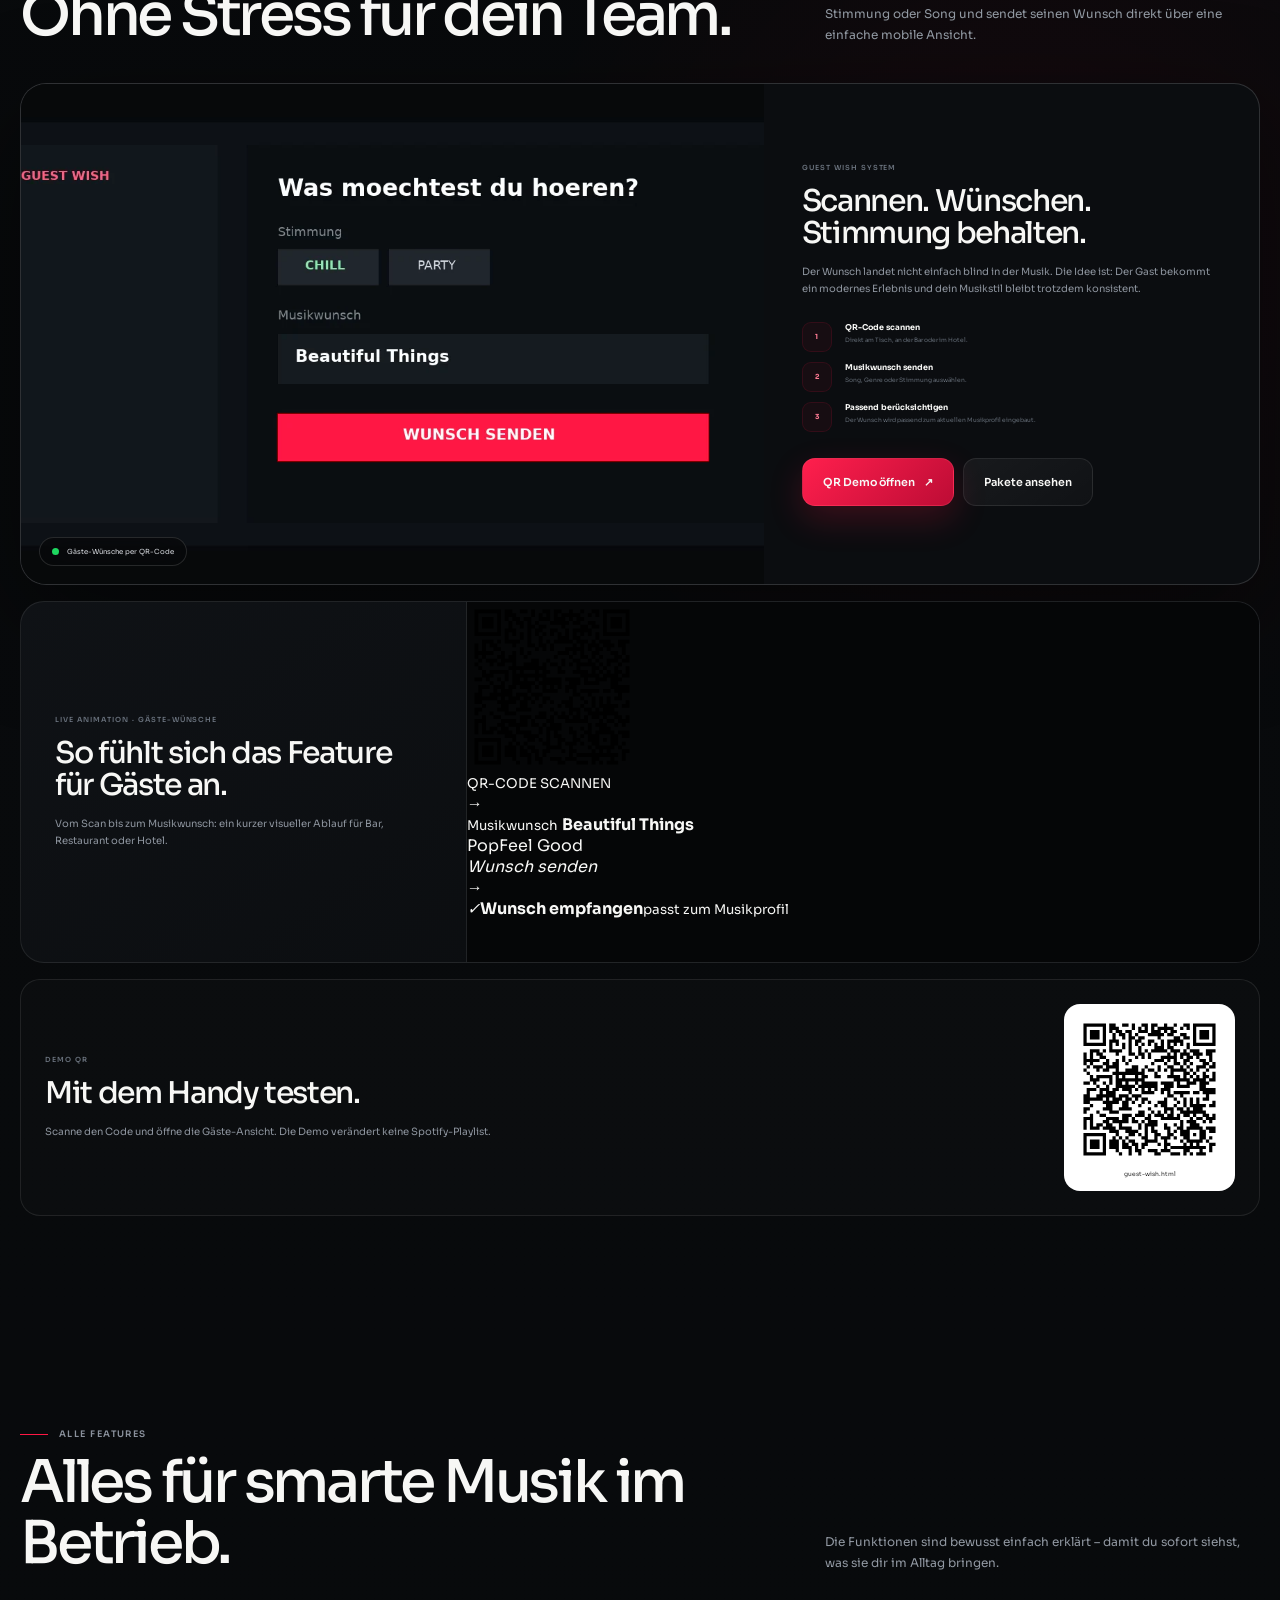
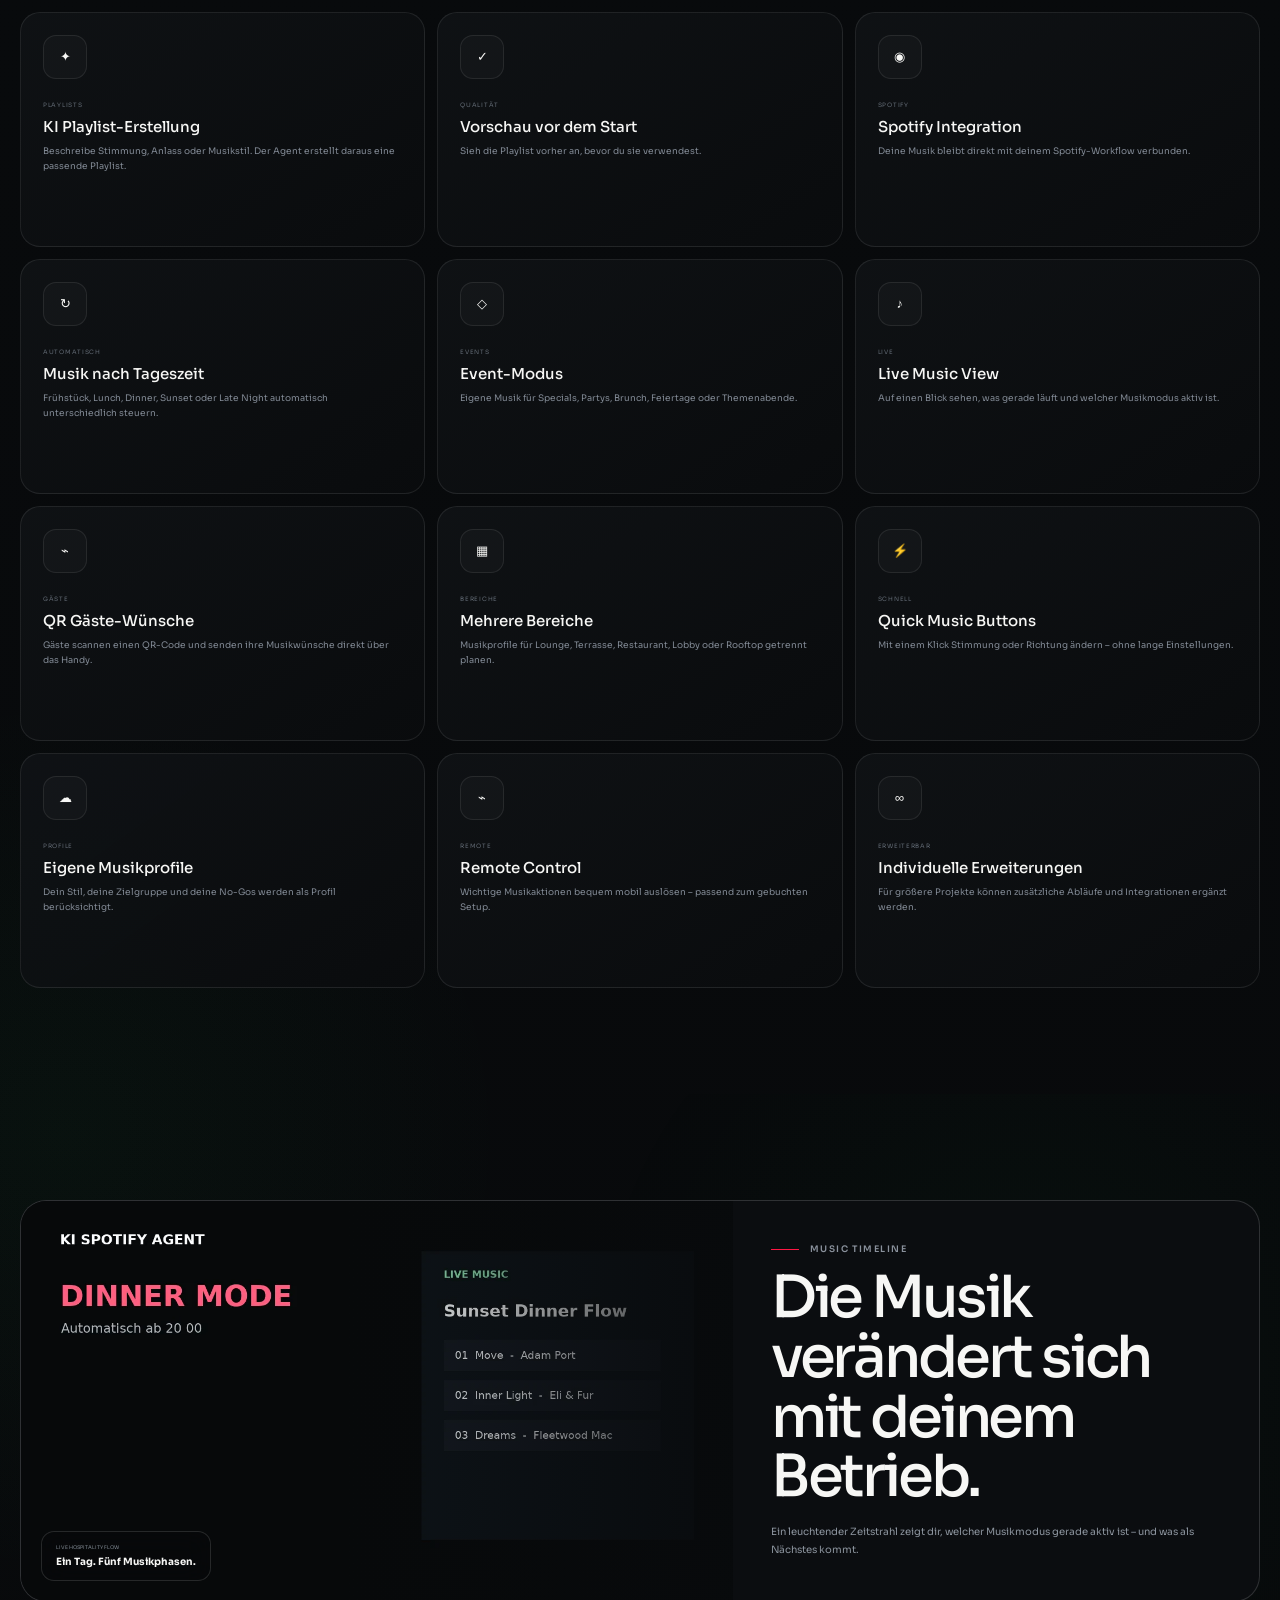
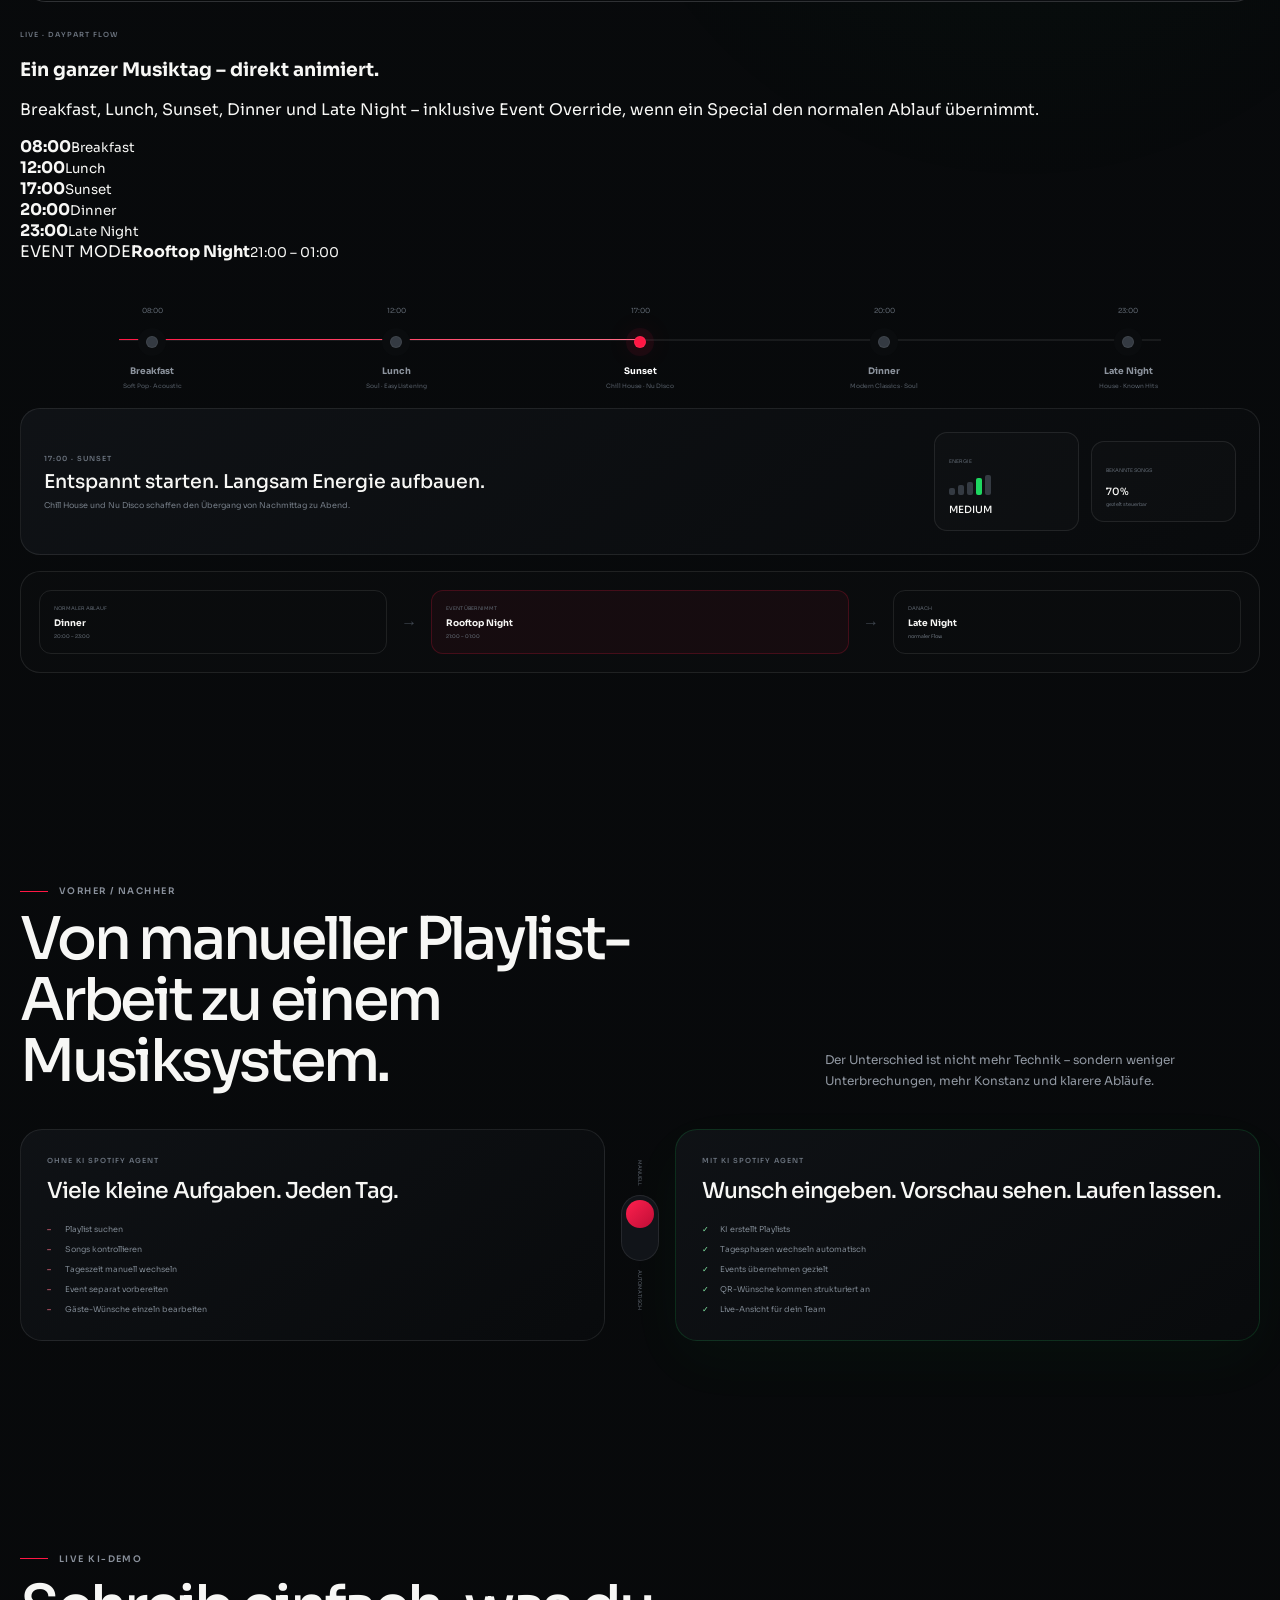
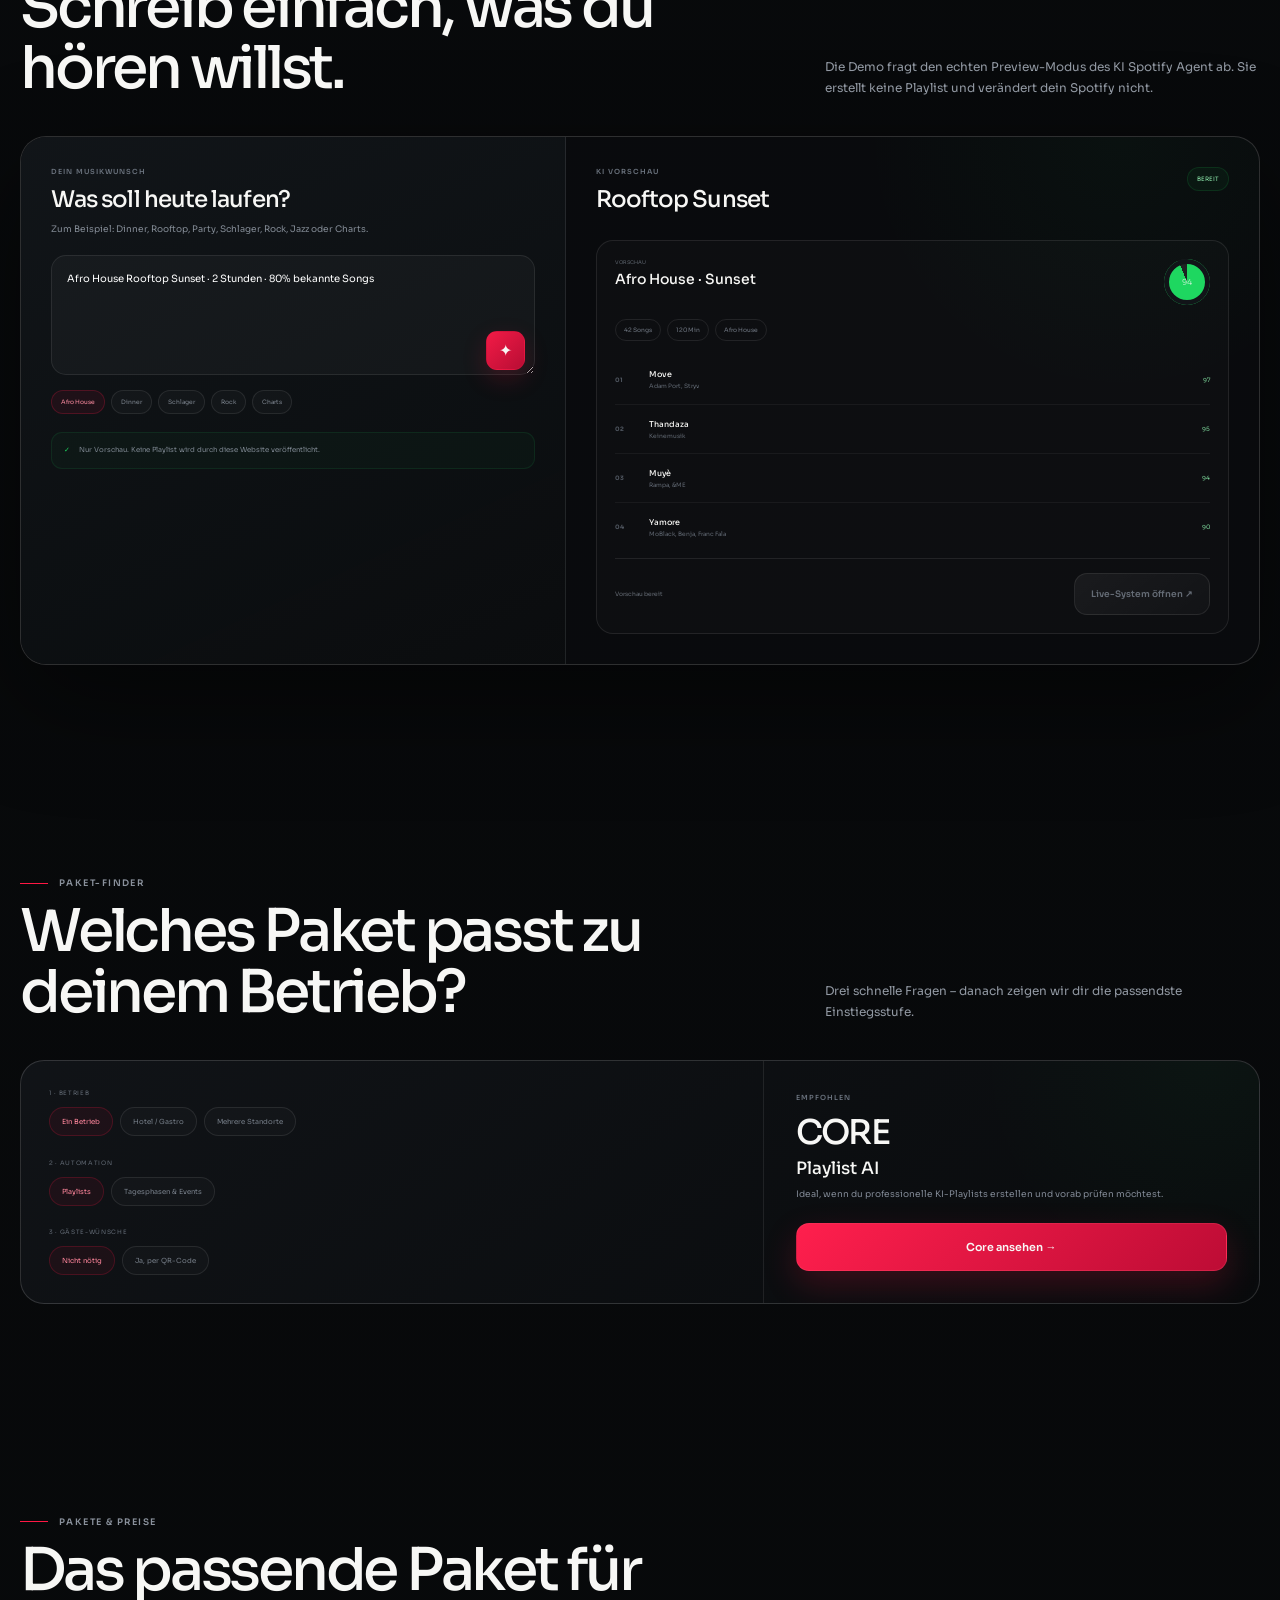
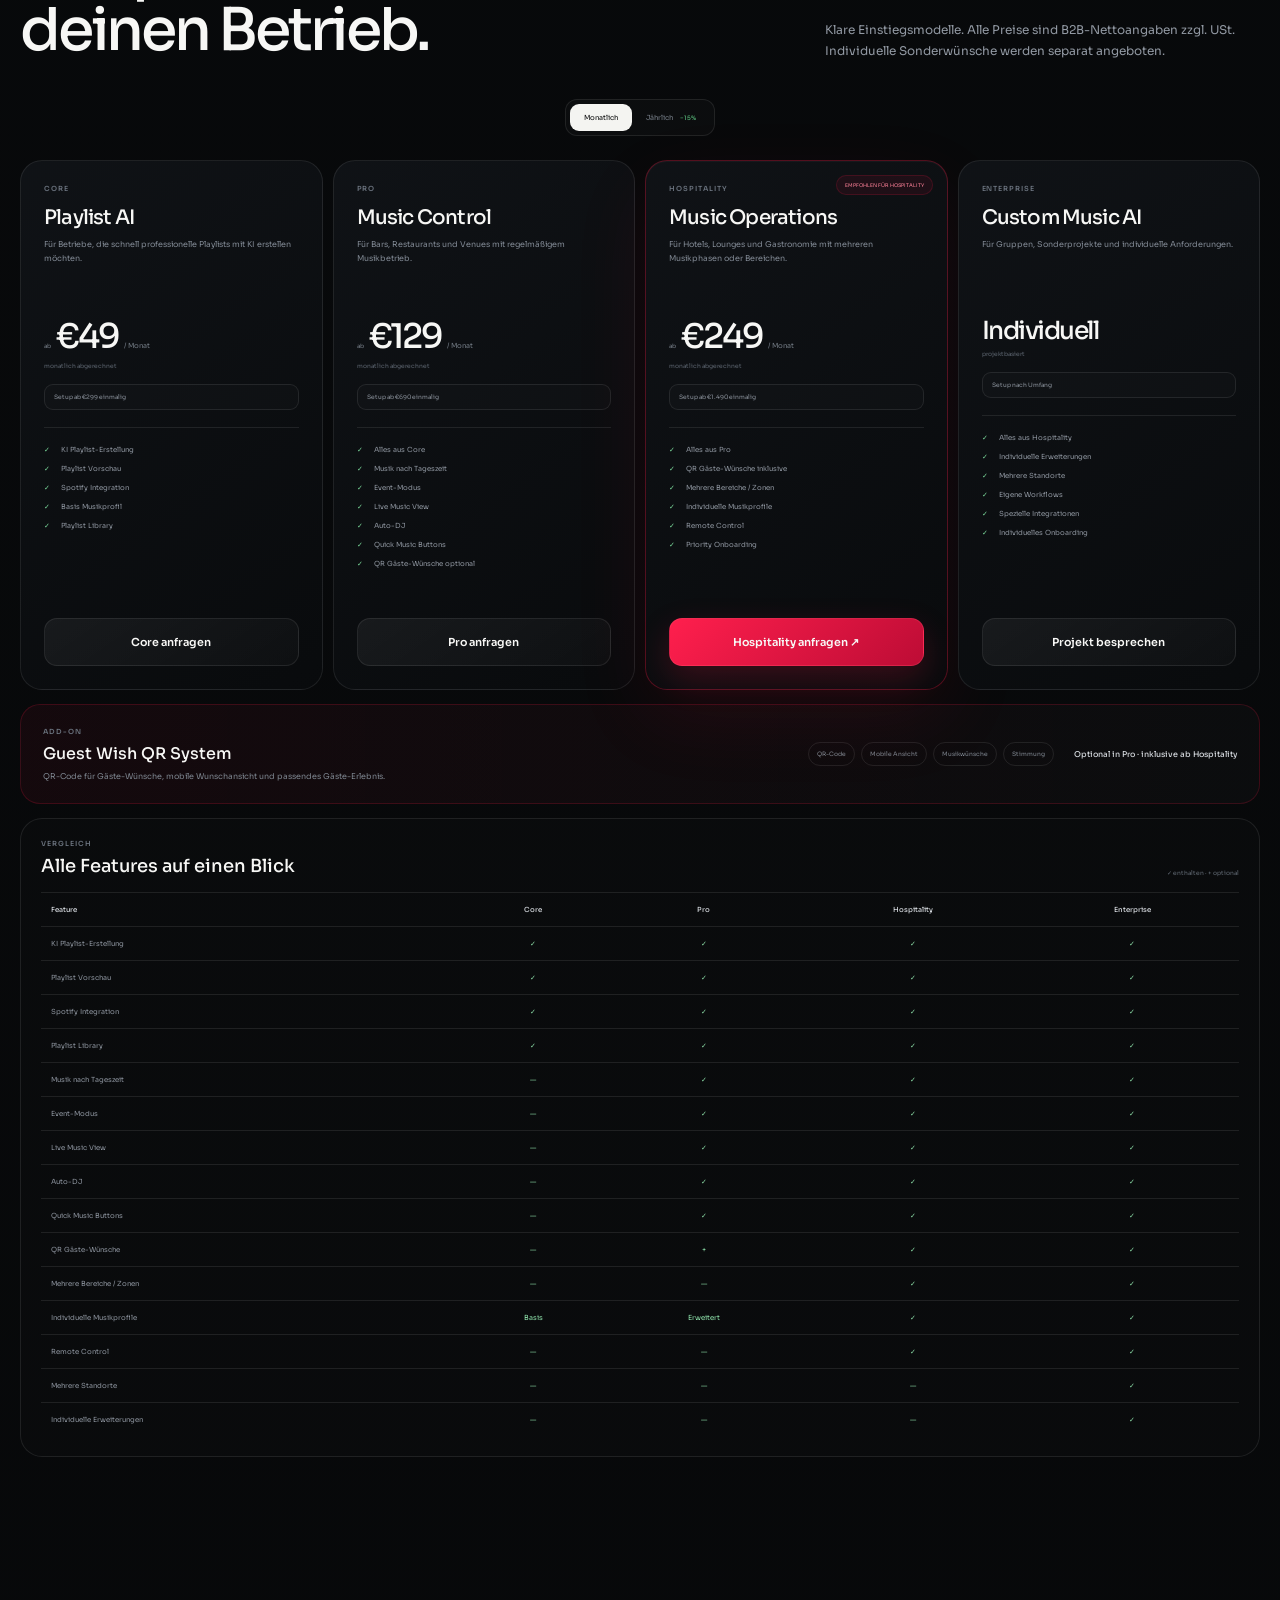
==== commit 1117eaed: "Upgrade V6.9 to native motion and remove video dependencies" ====
--- a/index.html
+++ b/index.html
@@ -33,7 +33,7 @@
   <link rel="preconnect" href="https://fonts.googleapis.com">
   <link rel="preconnect" href="https://fonts.gstatic.com" crossorigin>
   <link href="https://fonts.googleapis.com/css2?family=Sora:wght@300;400;500;600;700&display=swap" rel="stylesheet">
-  <link rel="stylesheet" href="/styles.css?v=20260929-v6-8">
+  <link rel="stylesheet" href="/styles.css?v=20260929-v6-9">
   <script type="application/ld+json">
   {
     "@context":"https://schema.org",
@@ -275,7 +275,7 @@
       <div class="container">
         <div class="section-heading reveal">
           <div><div class="kicker"><span></span> PRODUKT IN BEWEGUNG</div><h2>In wenigen Sekunden sehen, wie das System arbeitet.</h2></div>
-          <p>Drei kurze Loops zeigen den wichtigsten Kunden-Flow: Musik planen, Gäste einbinden und den Tagesverlauf automatisch steuern.</p>
+          <p>Drei animierte Live-Ansichten zeigen den wichtigsten Kunden-Flow: Musik planen, Gäste einbinden und den Tagesverlauf automatisch steuern.</p>
         </div>
 
         <div class="motion-showcase-grid">
@@ -286,16 +286,20 @@
               <p>Playlist, Dinner Mode und Gäste-Wunsch in einer einzigen verständlichen Produktansicht.</p>
               <div class="motion-tags"><span>Playlist AI</span><span>Live Music</span><span>Guest Wishes</span></div>
             </div>
-            <div class="motion-video-shell" id="productFilmWrap">
-              <div class="motion-video-fallback motion-video-fallback-product" aria-hidden="true">
-                <span><i></i> LIVE MUSIC</span>
-                <strong>Sunset → Dinner → Guest Wish</strong>
-                <small>Produkt-Animation</small>
+            <div class="motion-video-shell native-product-scene" aria-label="Animierte Produktansicht des KI Spotify Agent">
+              <div class="native-product-top"><span><i></i> LIVE MUSIC</span><em>KI Spotify Agent</em></div>
+              <div class="native-product-grid">
+                <div class="native-product-prompt"><small>DEIN WUNSCH</small><strong>„Rooftop Sunset, später Dinner.“</strong></div>
+                <div class="native-product-flow">
+                  <span class="flow-step active">Wunsch</span><i>→</i><span class="flow-step">Playlist</span><i>→</i><span class="flow-step">Dinner</span><i>→</i><span class="flow-step">Guest Wish</span>
+                </div>
+                <div class="native-product-playlist">
+                  <div><b>01</b><span><strong>Move</strong><small>Adam Port, Stryv</small></span><em>✓</em></div>
+                  <div><b>02</b><span><strong>Inner Light</strong><small>Eli & Fur</small></span><em>✓</em></div>
+                  <div><b>03</b><span><strong>Dreams</strong><small>Fleetwood Mac</small></span><em>✓</em></div>
+                </div>
+                <div class="native-product-toast"><i>♡</i><span><small>NEUER GÄSTE-WUNSCH</small><strong>Beautiful Things</strong></span></div>
               </div>
-              <video id="productFilm" class="smart-loop-video" muted loop playsinline preload="metadata" poster="/assets/v6/hospitality-rooftop.webp" aria-label="KI Spotify Agent Product Flow">
-                <source src="/assets/v6/product-film-v6.mp4" type="video/mp4">
-              </video>
-              <button class="video-toggle" type="button" data-video-toggle="#productFilm" aria-label="Produktfilm pausieren">Ⅱ <span>Pause</span></button>
             </div>
           </article>
 
@@ -428,22 +432,25 @@
 
         <div class="qr-video-card reveal">
           <div class="video-copy">
-            <span class="eyebrow">VIDEO · GÄSTE-WÜNSCHE</span>
+            <span class="eyebrow">LIVE ANIMATION · GÄSTE-WÜNSCHE</span>
             <h3>So fühlt sich das Feature für Gäste an.</h3>
             <p>Vom Scan bis zum Musikwunsch: ein kurzer visueller Ablauf für Bar, Restaurant oder Hotel.</p>
           </div>
-          <div class="video-wrap" id="qrVideoWrap">
-            <div class="video-fallback-demo" aria-hidden="true">
-              <div class="vf-step vf-qr"><span></span><b>QR</b><small>SCANNEN</small></div>
-              <i>→</i>
-              <div class="vf-step vf-wish"><b>♪</b><strong>Musikwunsch</strong><small>Beautiful Things</small><em>Wunsch senden</em></div>
-              <i>→</i>
-              <div class="vf-step vf-live"><span>LIVE</span><strong>Wunsch empfangen</strong><small>passt zum Musikprofil</small></div>
-            </div>
-            <video id="qrFeatureVideo" class="smart-loop-video" muted loop playsinline preload="metadata" poster="/assets/v6/qr-guest-hero.webp" aria-label="Demo des QR Gäste-Wunsch-Systems">
-              <source src="/assets/v6/qr-guest-wishes-v6.mp4" type="video/mp4">
-            </video>
-            <button class="video-toggle" type="button" data-video-toggle="#qrFeatureVideo" aria-label="QR Demo pausieren">Ⅱ <span>Pause</span></button>
+          <div class="video-wrap qr-native-stage" aria-label="Animierte QR Gäste-Wunsch-Ansicht">
+            <div class="qr-scan-panel">
+              <div class="qr-scan-card"><img src="/assets/v5/guest-wish-qr.svg" alt="" aria-hidden="true"><span class="qr-scan-line"></span></div>
+              <small>QR-CODE SCANNEN</small>
+            </div>
+            <div class="qr-native-arrow">→</div>
+            <div class="qr-native-phone">
+              <span class="qr-phone-notch"></span>
+              <small>Musikwunsch</small>
+              <strong>Beautiful Things</strong>
+              <div class="qr-native-chips"><span>Pop</span><span>Feel Good</span></div>
+              <em>Wunsch senden</em>
+            </div>
+            <div class="qr-native-arrow">→</div>
+            <div class="qr-native-success"><i>✓</i><strong>Wunsch empfangen</strong><small>passt zum Musikprofil</small></div>
           </div>
         </div>
 
@@ -503,18 +510,20 @@
 
         <div class="timeline-video reveal">
           <div class="timeline-video-copy">
-            <span class="eyebrow">10 SEKUNDEN · DAYPART FLOW</span>
-            <h3>Ein ganzer Musiktag als Animation.</h3>
+            <span class="eyebrow">LIVE · DAYPART FLOW</span>
+            <h3>Ein ganzer Musiktag – direkt animiert.</h3>
             <p>Breakfast, Lunch, Sunset, Dinner und Late Night – inklusive Event Override, wenn ein Special den normalen Ablauf übernimmt.</p>
           </div>
-          <div class="timeline-video-player" id="daypartFilmWrap">
-            <div class="timeline-video-fallback" aria-hidden="true">
-              <span>08:00</span><i></i><span>12:00</span><i></i><span>17:00</span><i></i><span>20:00</span><i></i><span>23:00</span>
-            </div>
-            <video id="daypartFilm" class="smart-loop-video" muted loop playsinline preload="metadata" aria-label="Animation der automatischen Tagesphasen">
-              <source src="/assets/v6/daypart-timeline-v6.mp4" type="video/mp4">
-            </video>
-            <button class="video-toggle" type="button" data-video-toggle="#daypartFilm" aria-label="Tagesphasen-Animation pausieren">Ⅱ <span>Pause</span></button>
+          <div class="timeline-video-player daypart-native-stage" aria-label="Animierte Tagesphasen-Ansicht">
+            <div class="daypart-native-track"><span></span></div>
+            <div class="daypart-native-points">
+              <div><i></i><b>08:00</b><small>Breakfast</small></div>
+              <div><i></i><b>12:00</b><small>Lunch</small></div>
+              <div class="active"><i></i><b>17:00</b><small>Sunset</small></div>
+              <div><i></i><b>20:00</b><small>Dinner</small></div>
+              <div><i></i><b>23:00</b><small>Late Night</small></div>
+            </div>
+            <div class="daypart-native-event"><span>EVENT MODE</span><strong>Rooftop Night</strong><small>21:00 – 01:00</small></div>
           </div>
         </div>
 
@@ -825,6 +834,6 @@
 
   <div class="mobile-sticky"><a class="btn btn-primary" href="#contact">Demo & Setup anfragen ↗</a></div>
 
-  <script src="/app.js?v=20260929-v6-8" defer></script>
+  <script src="/app.js?v=20260929-v6-9" defer></script>
 </body>
 </html>
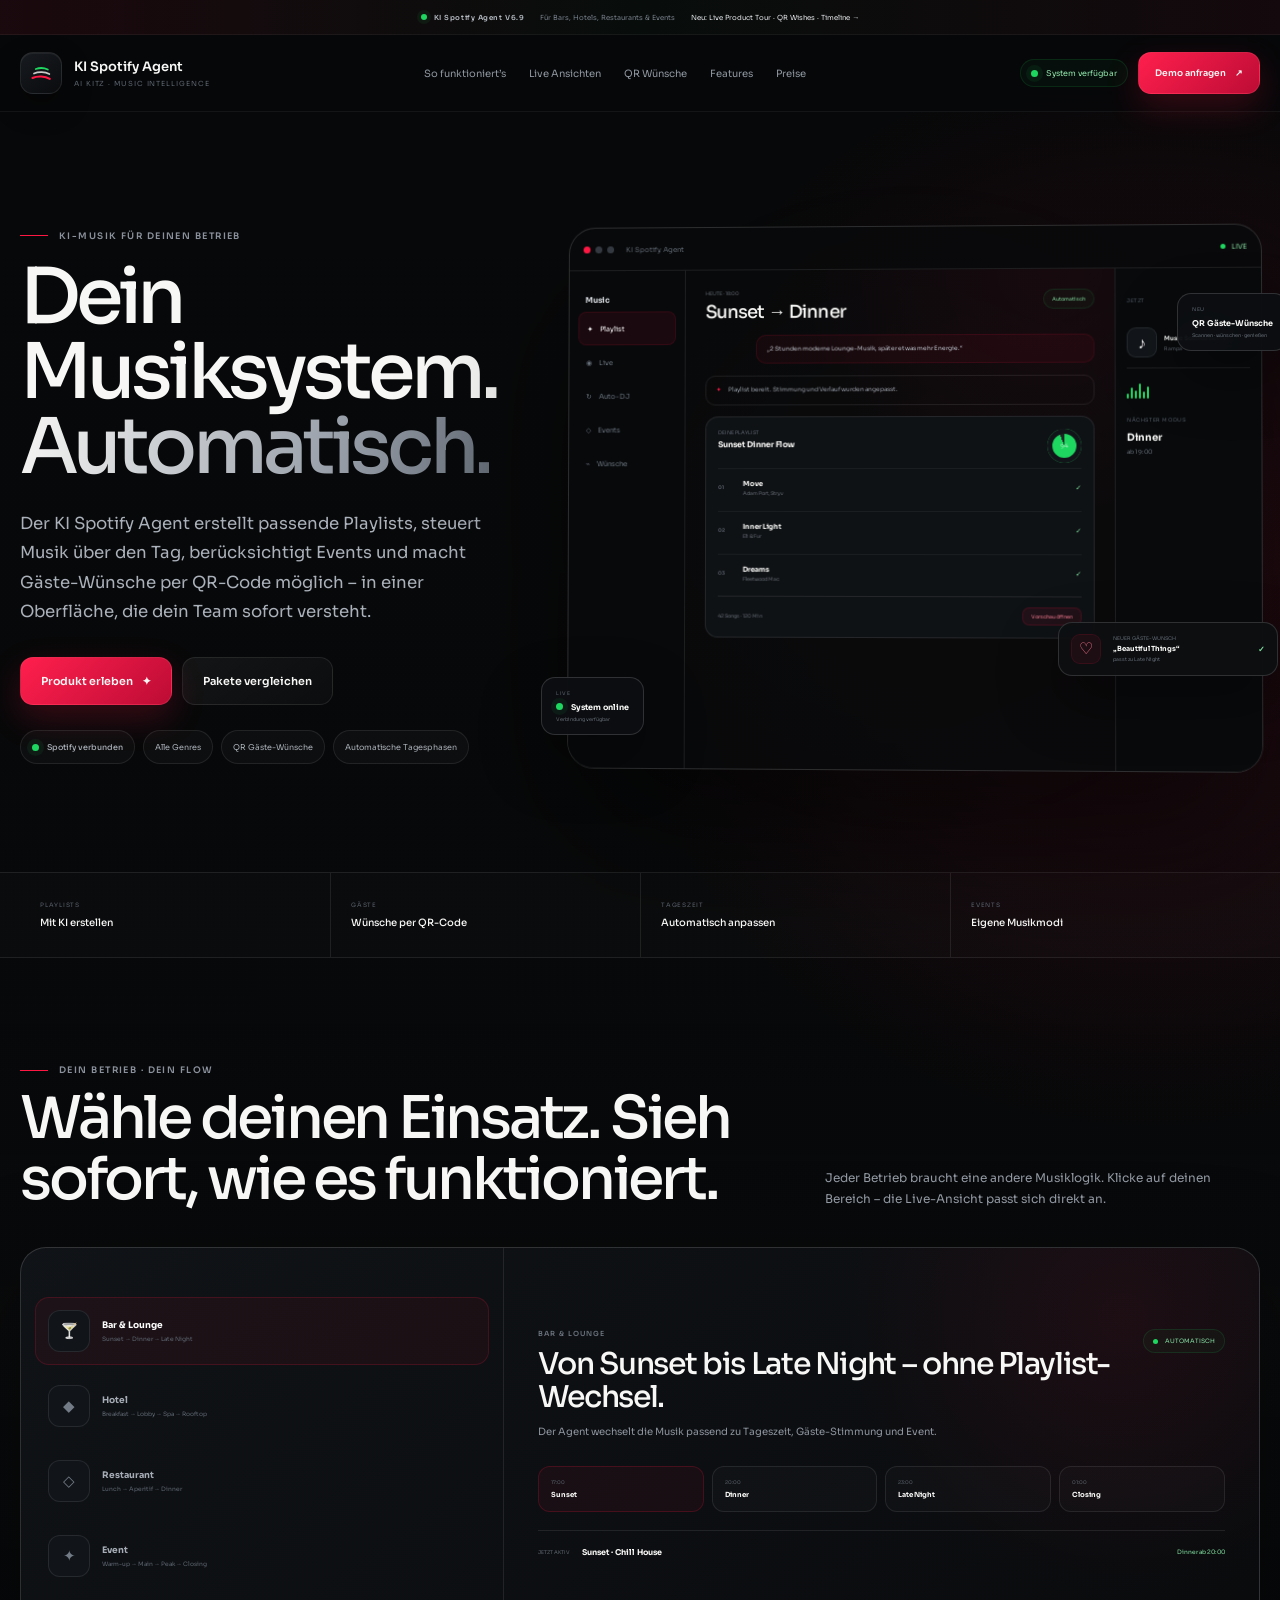
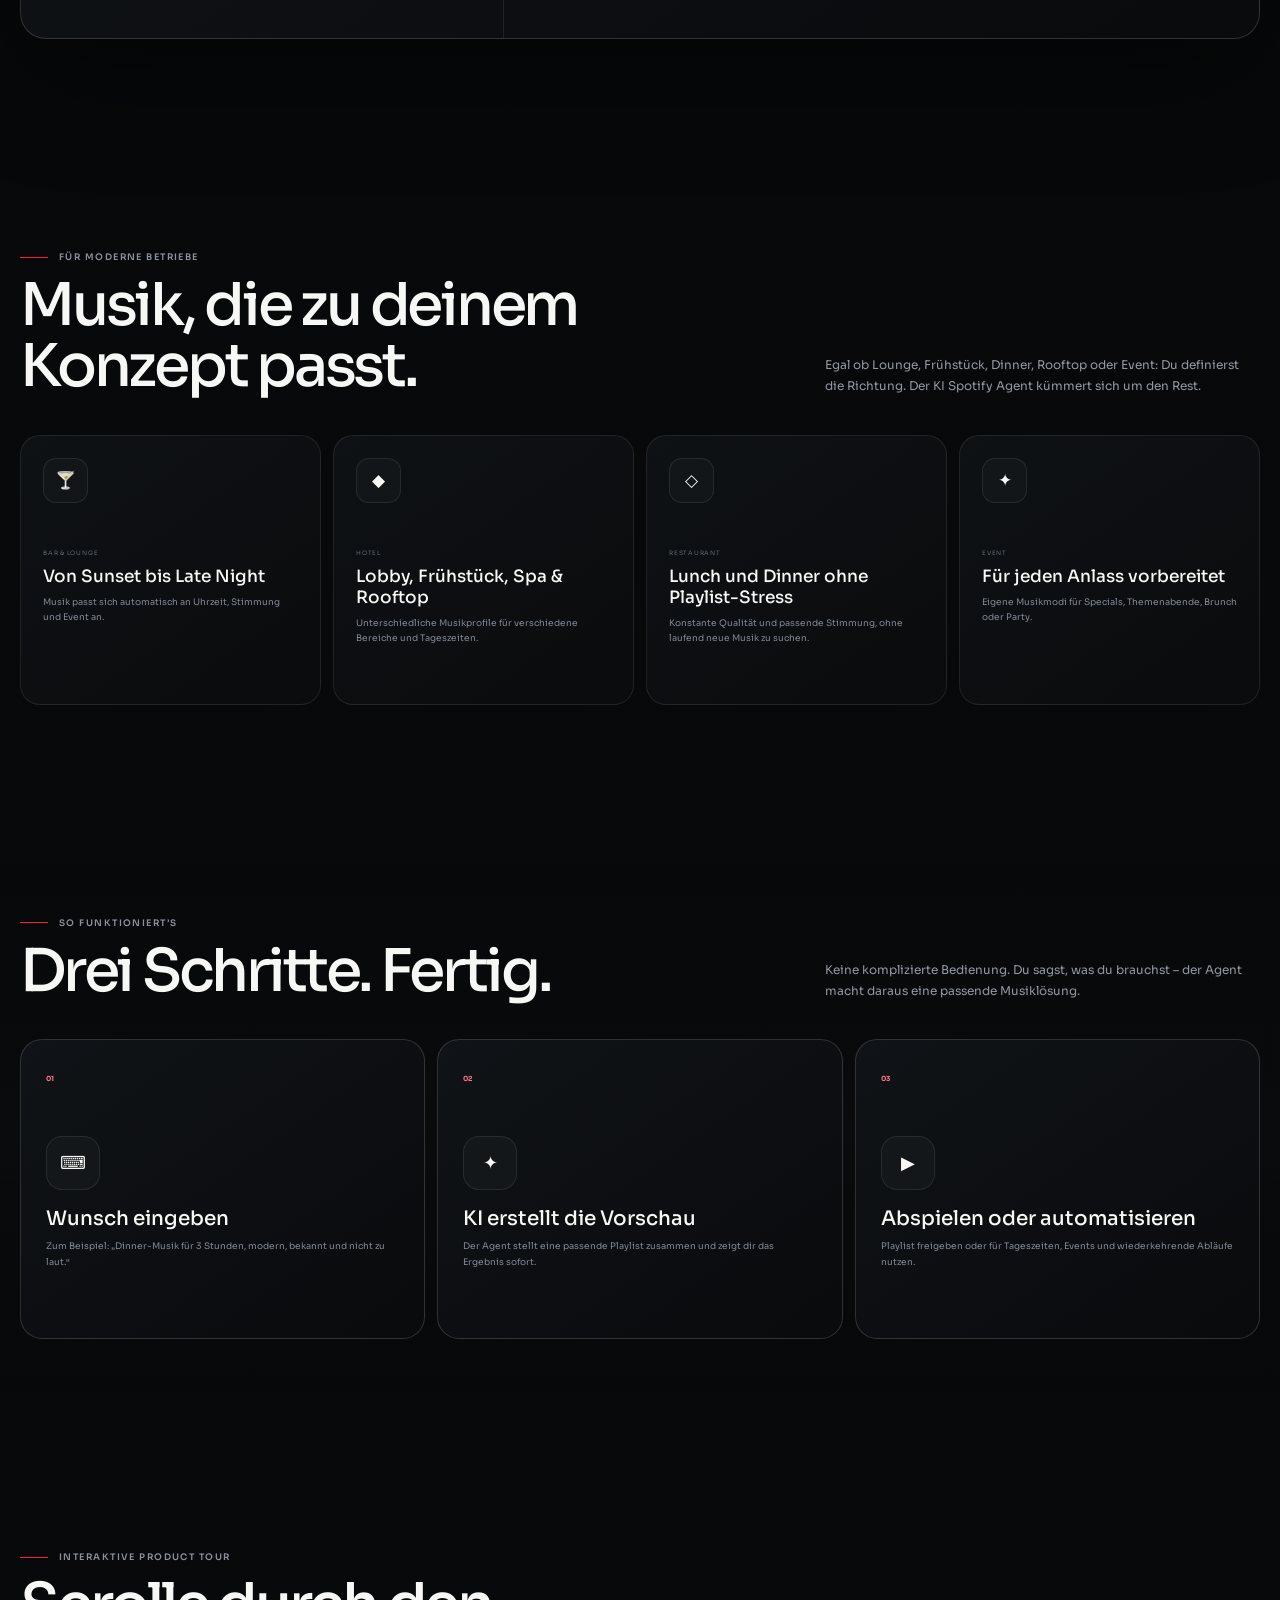
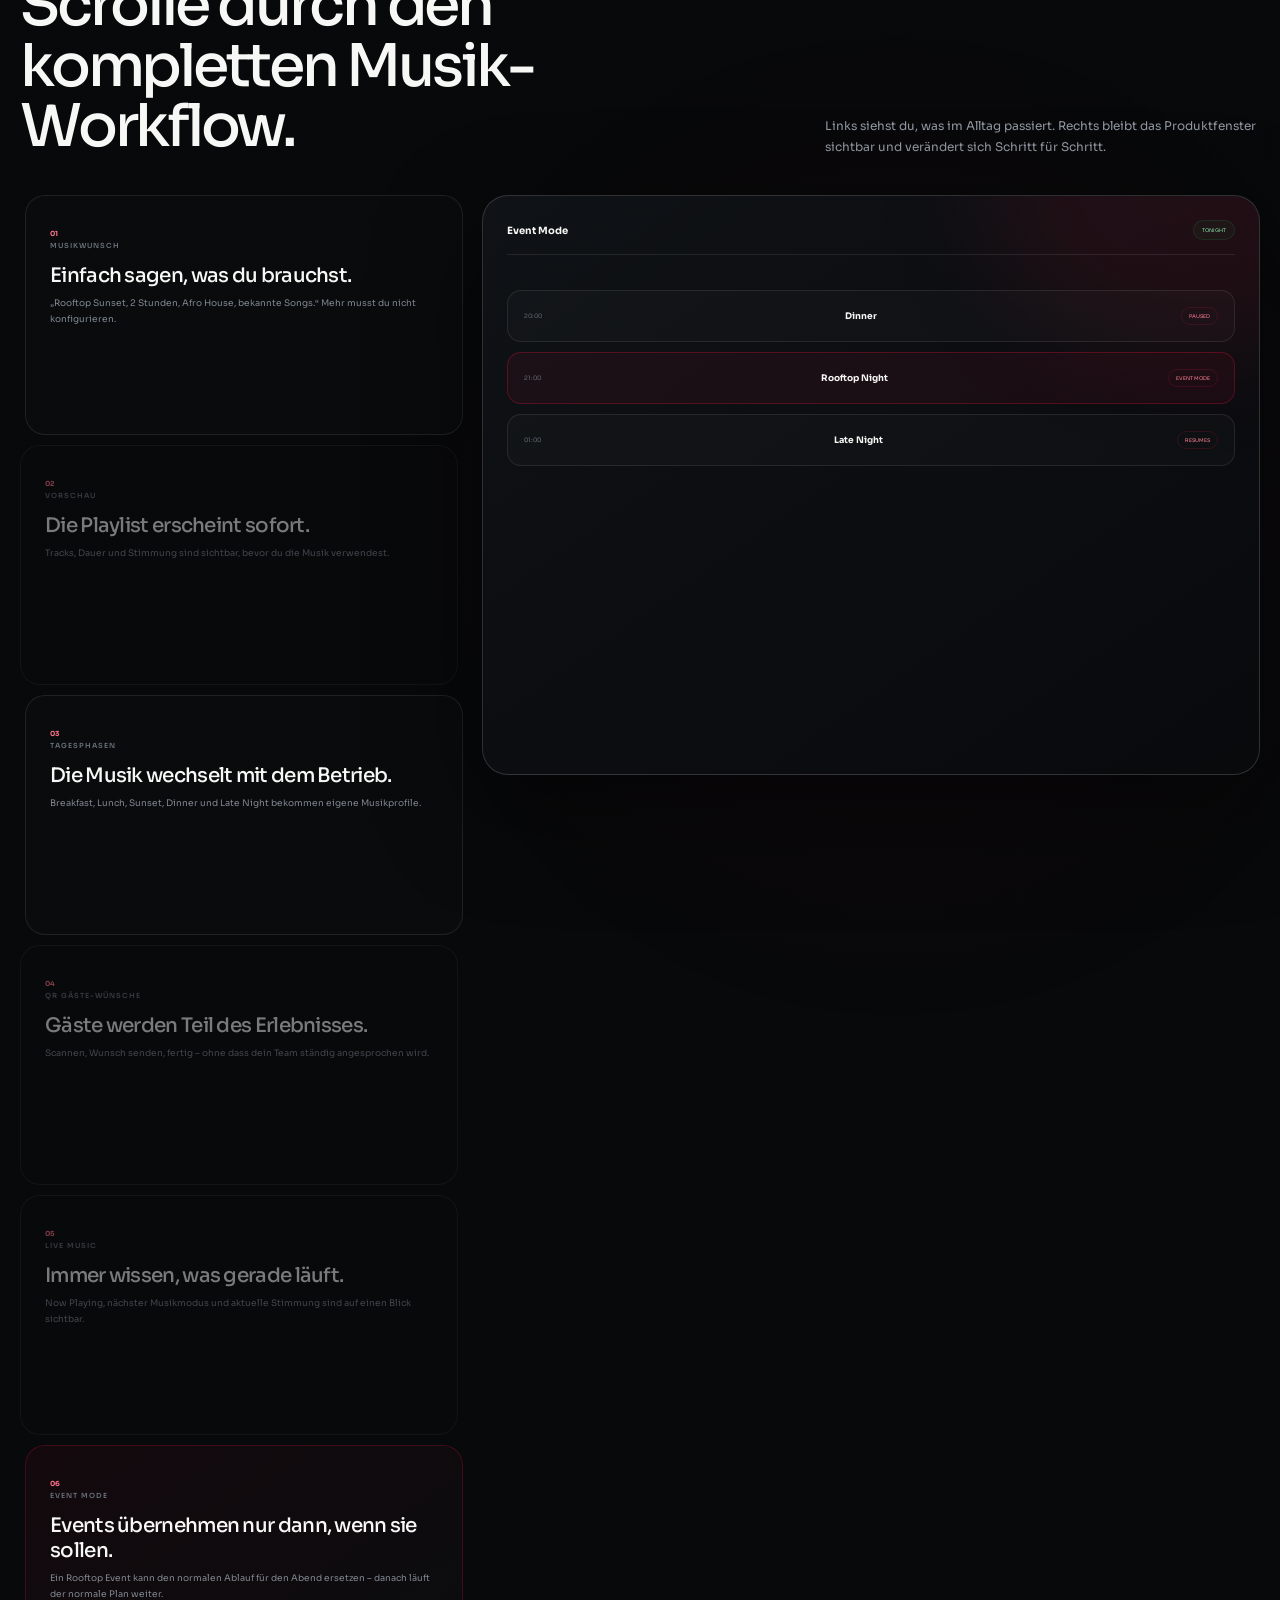
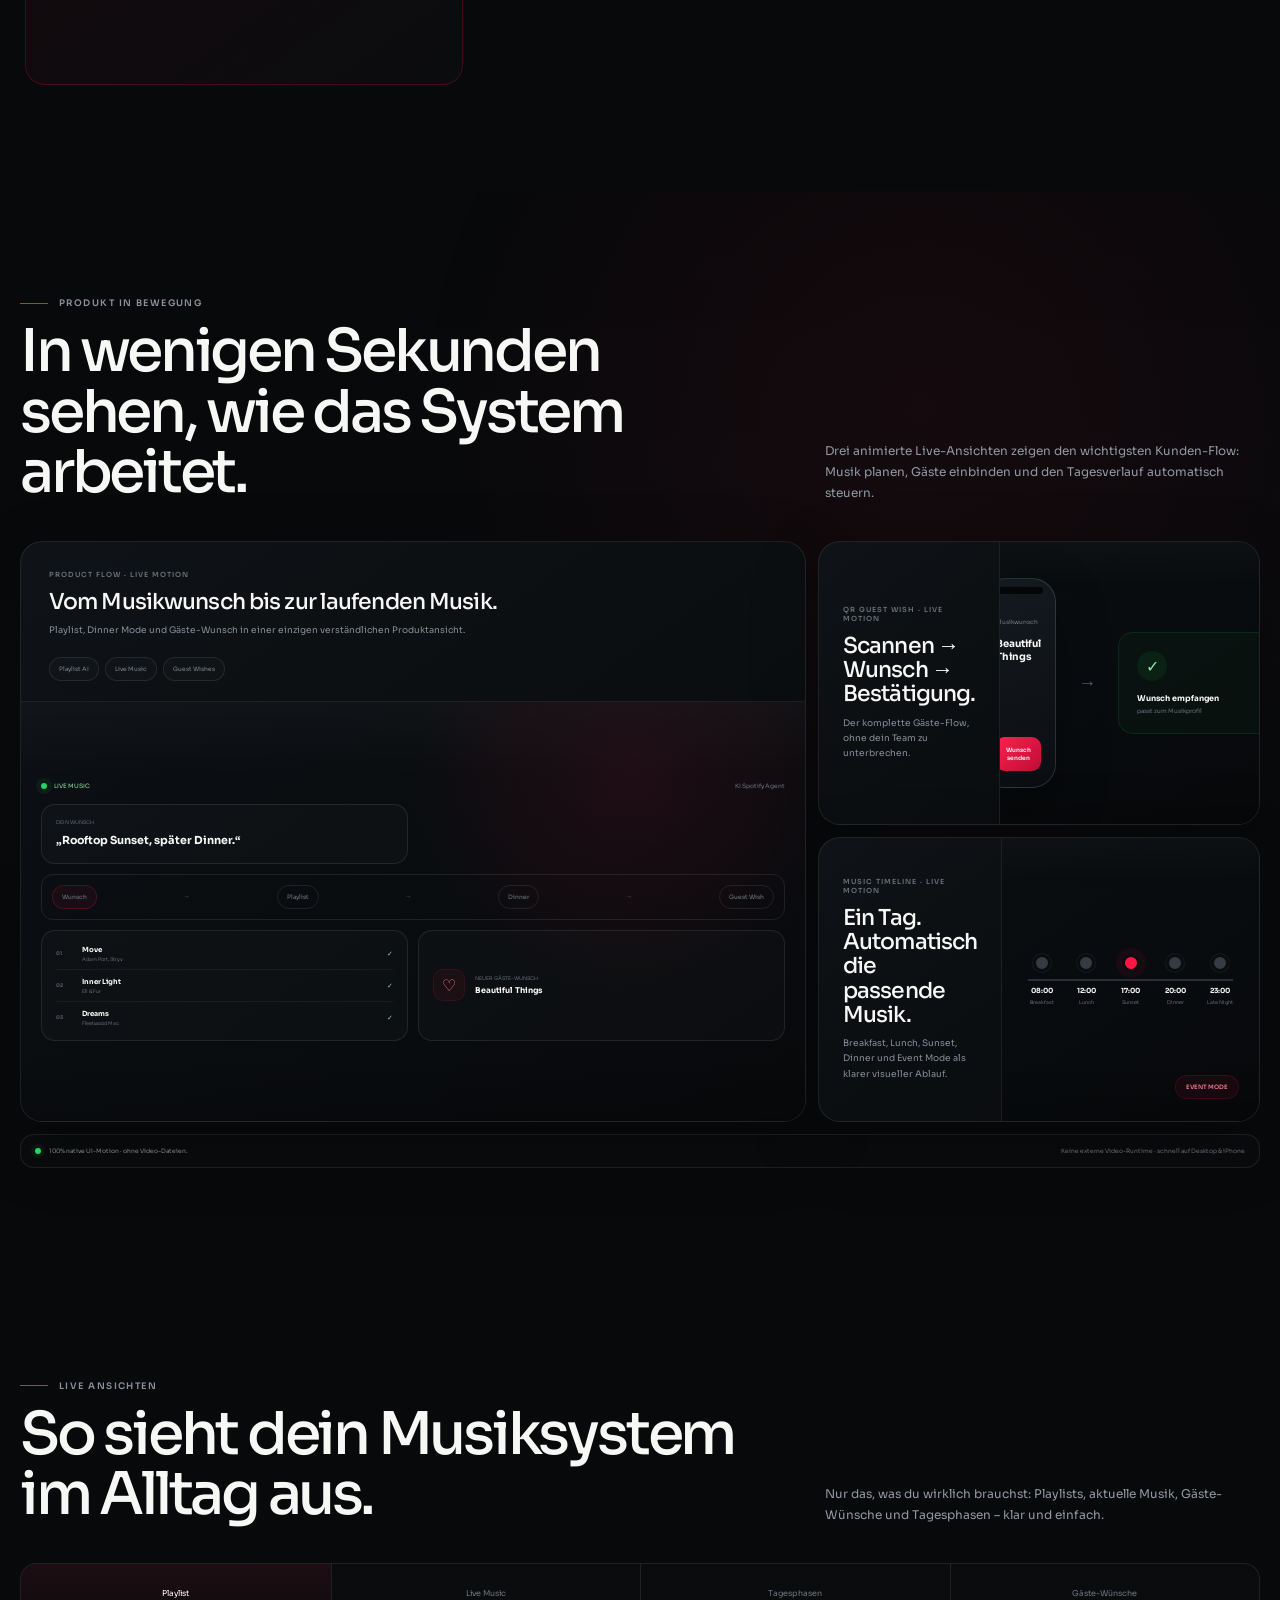
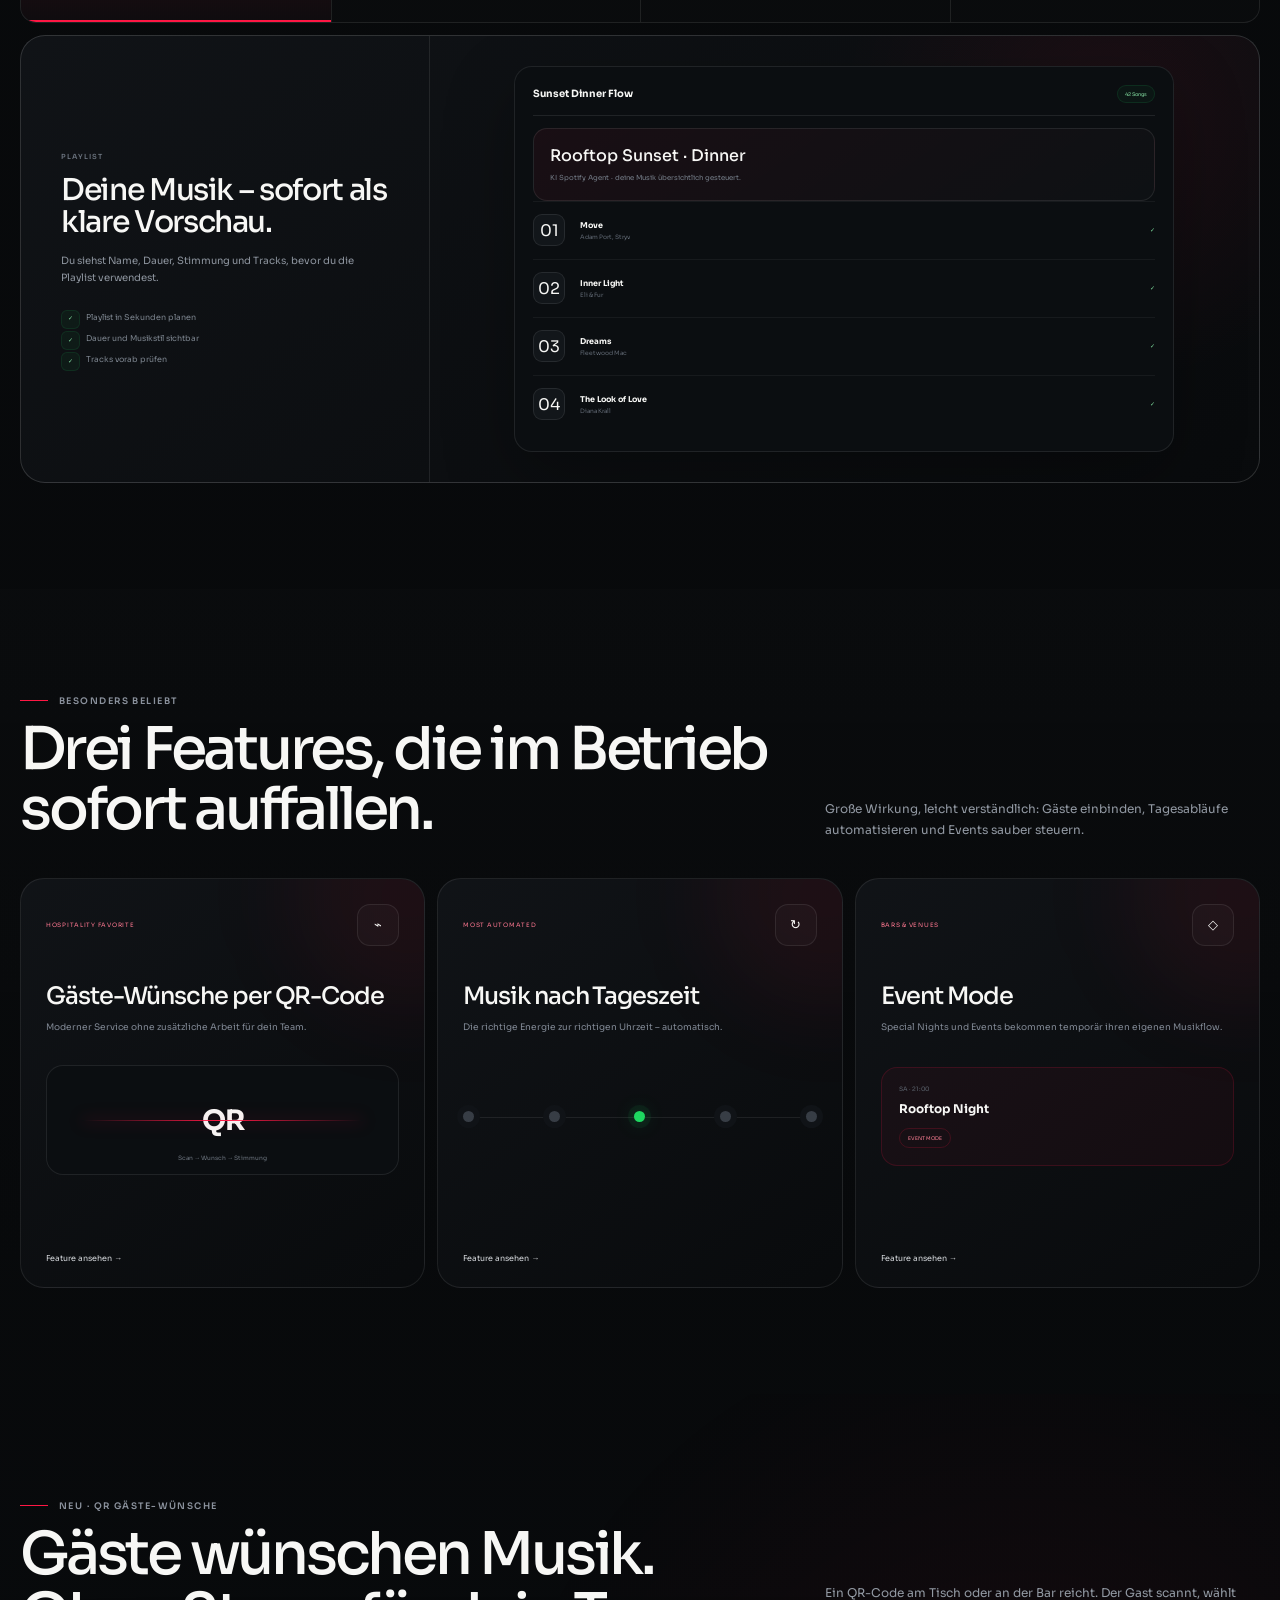
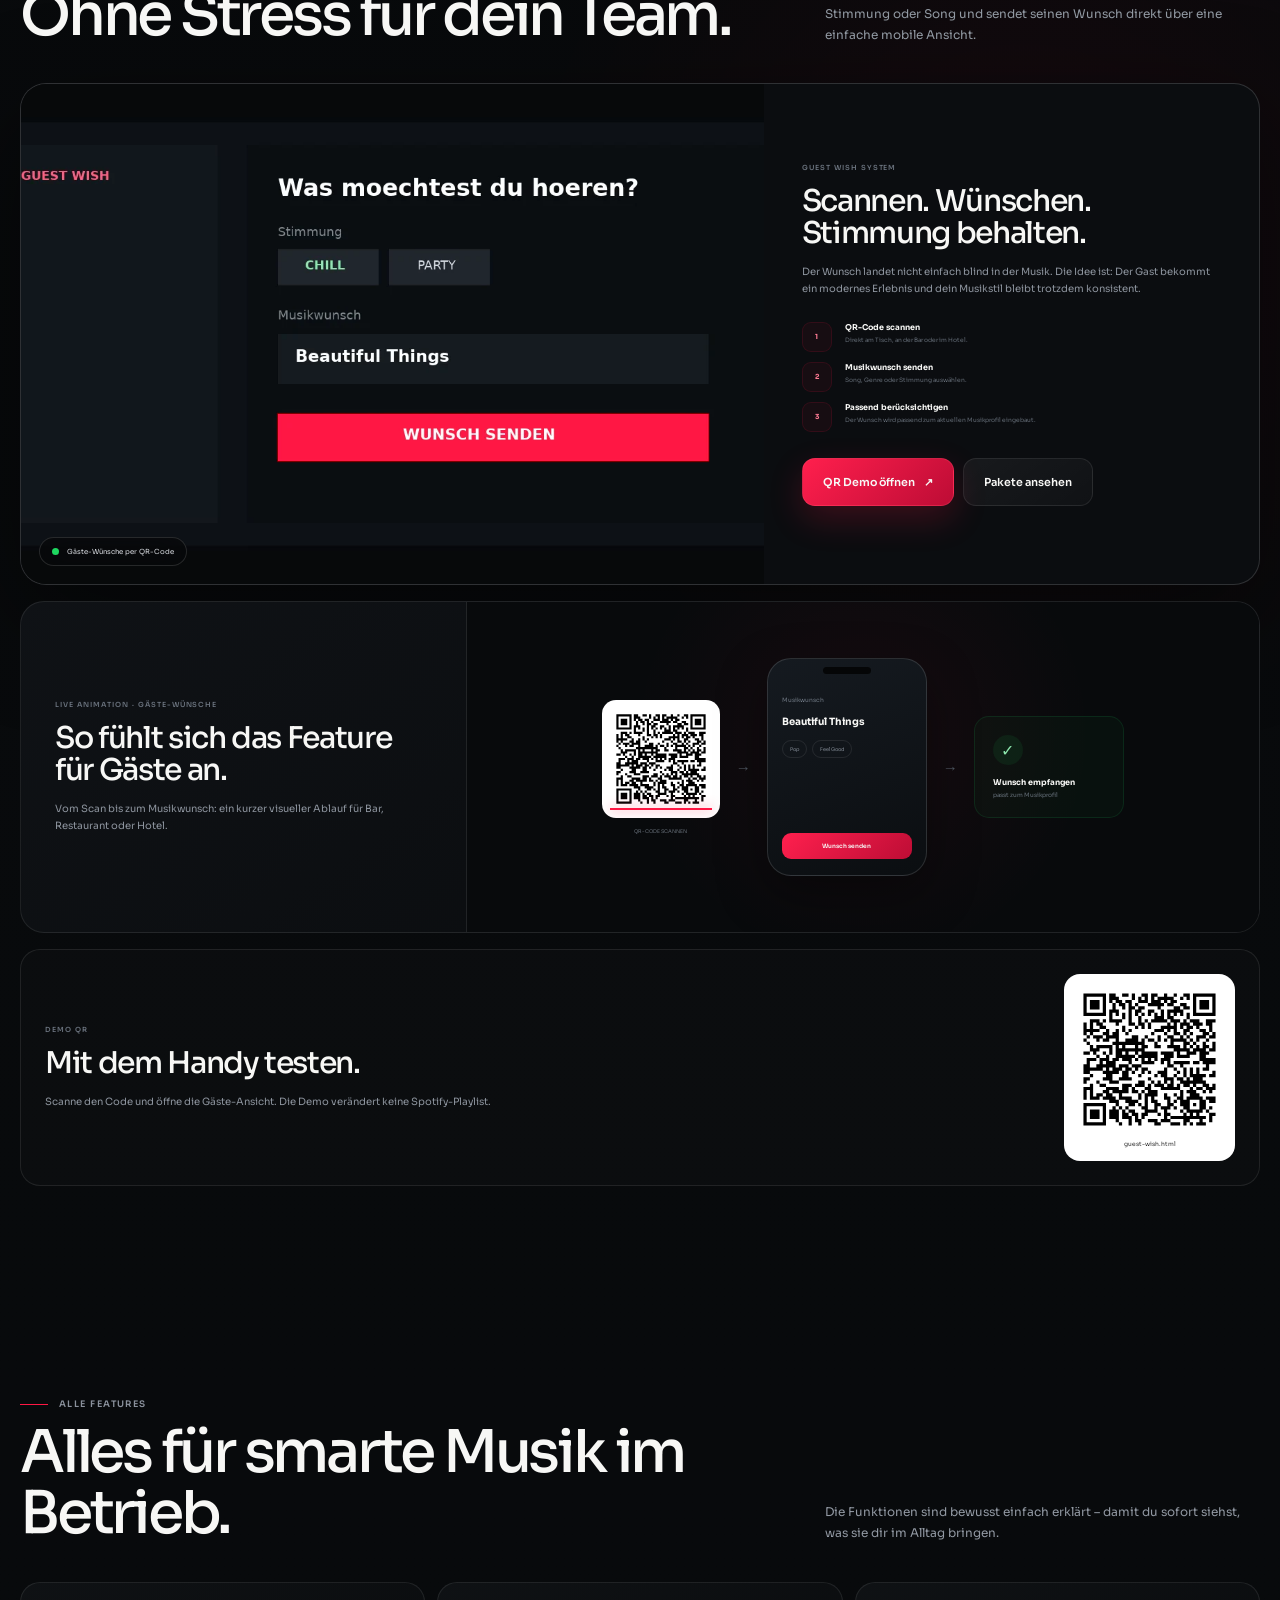
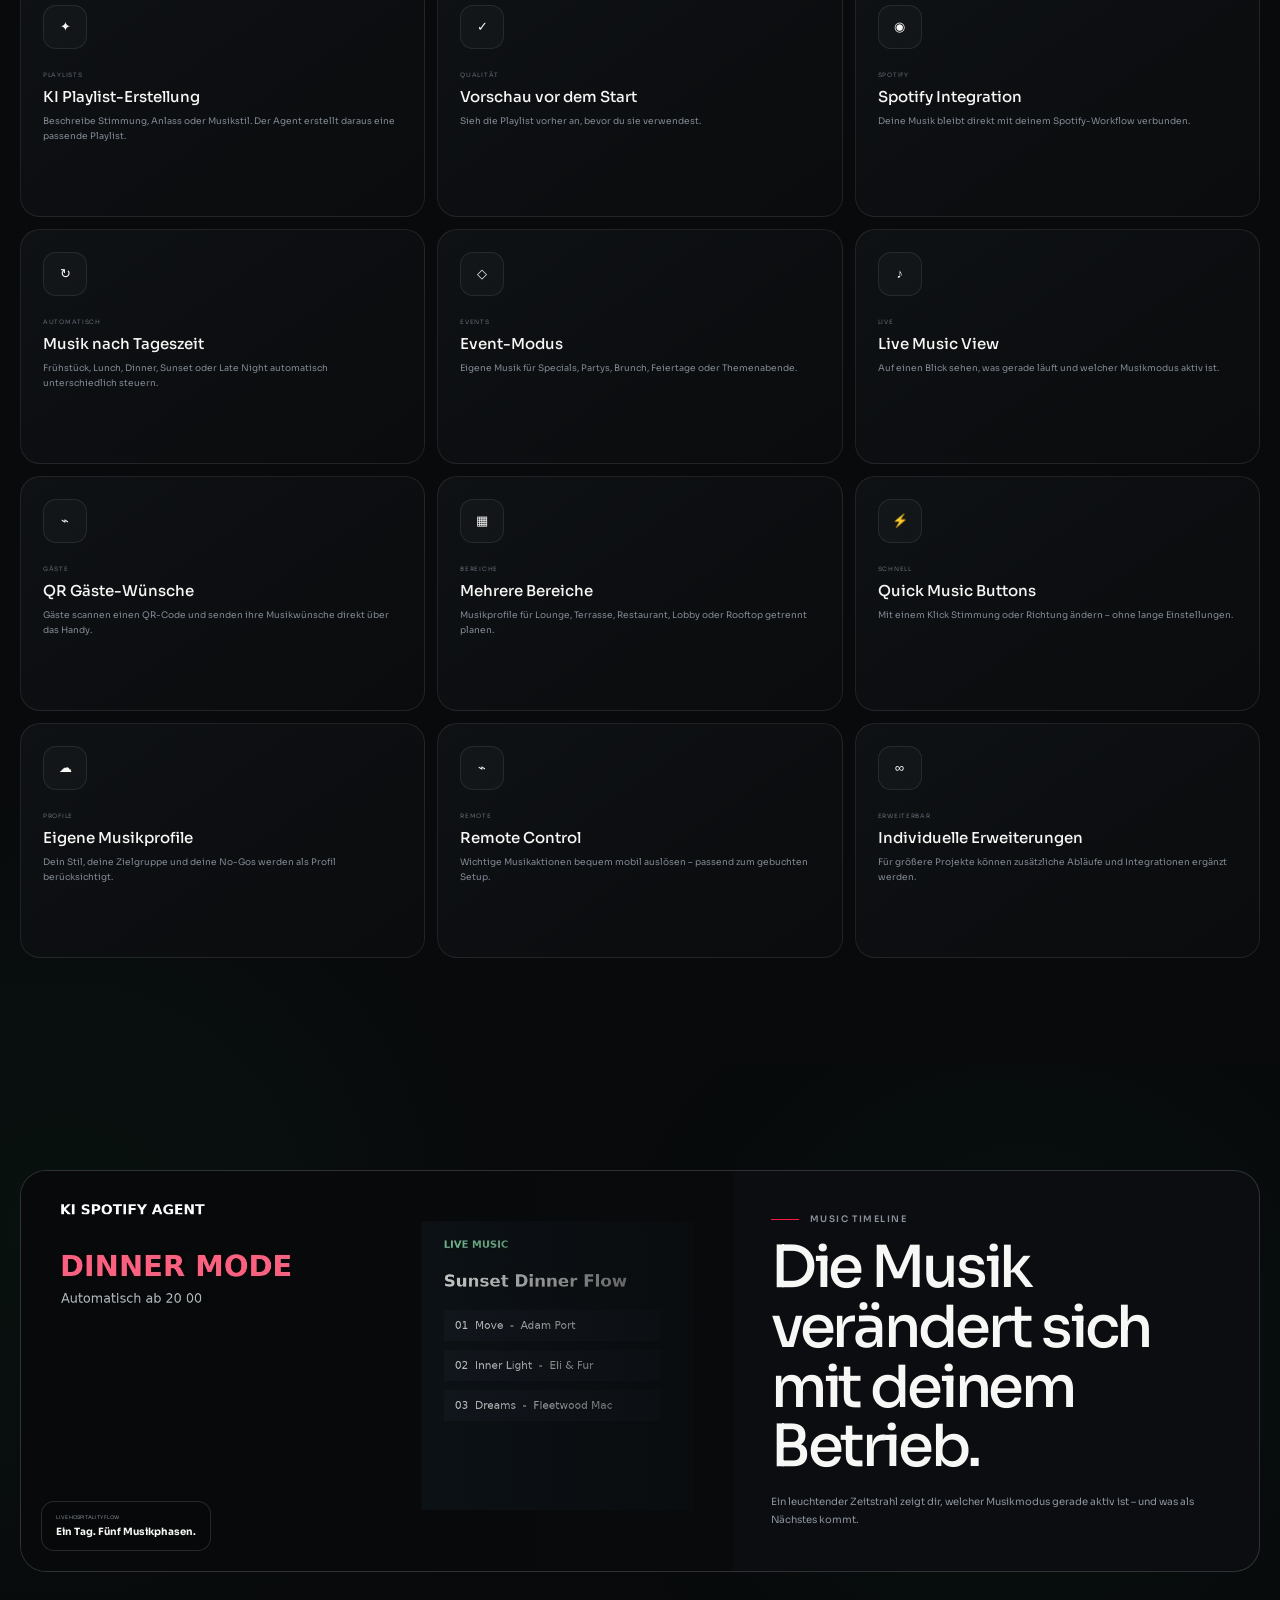
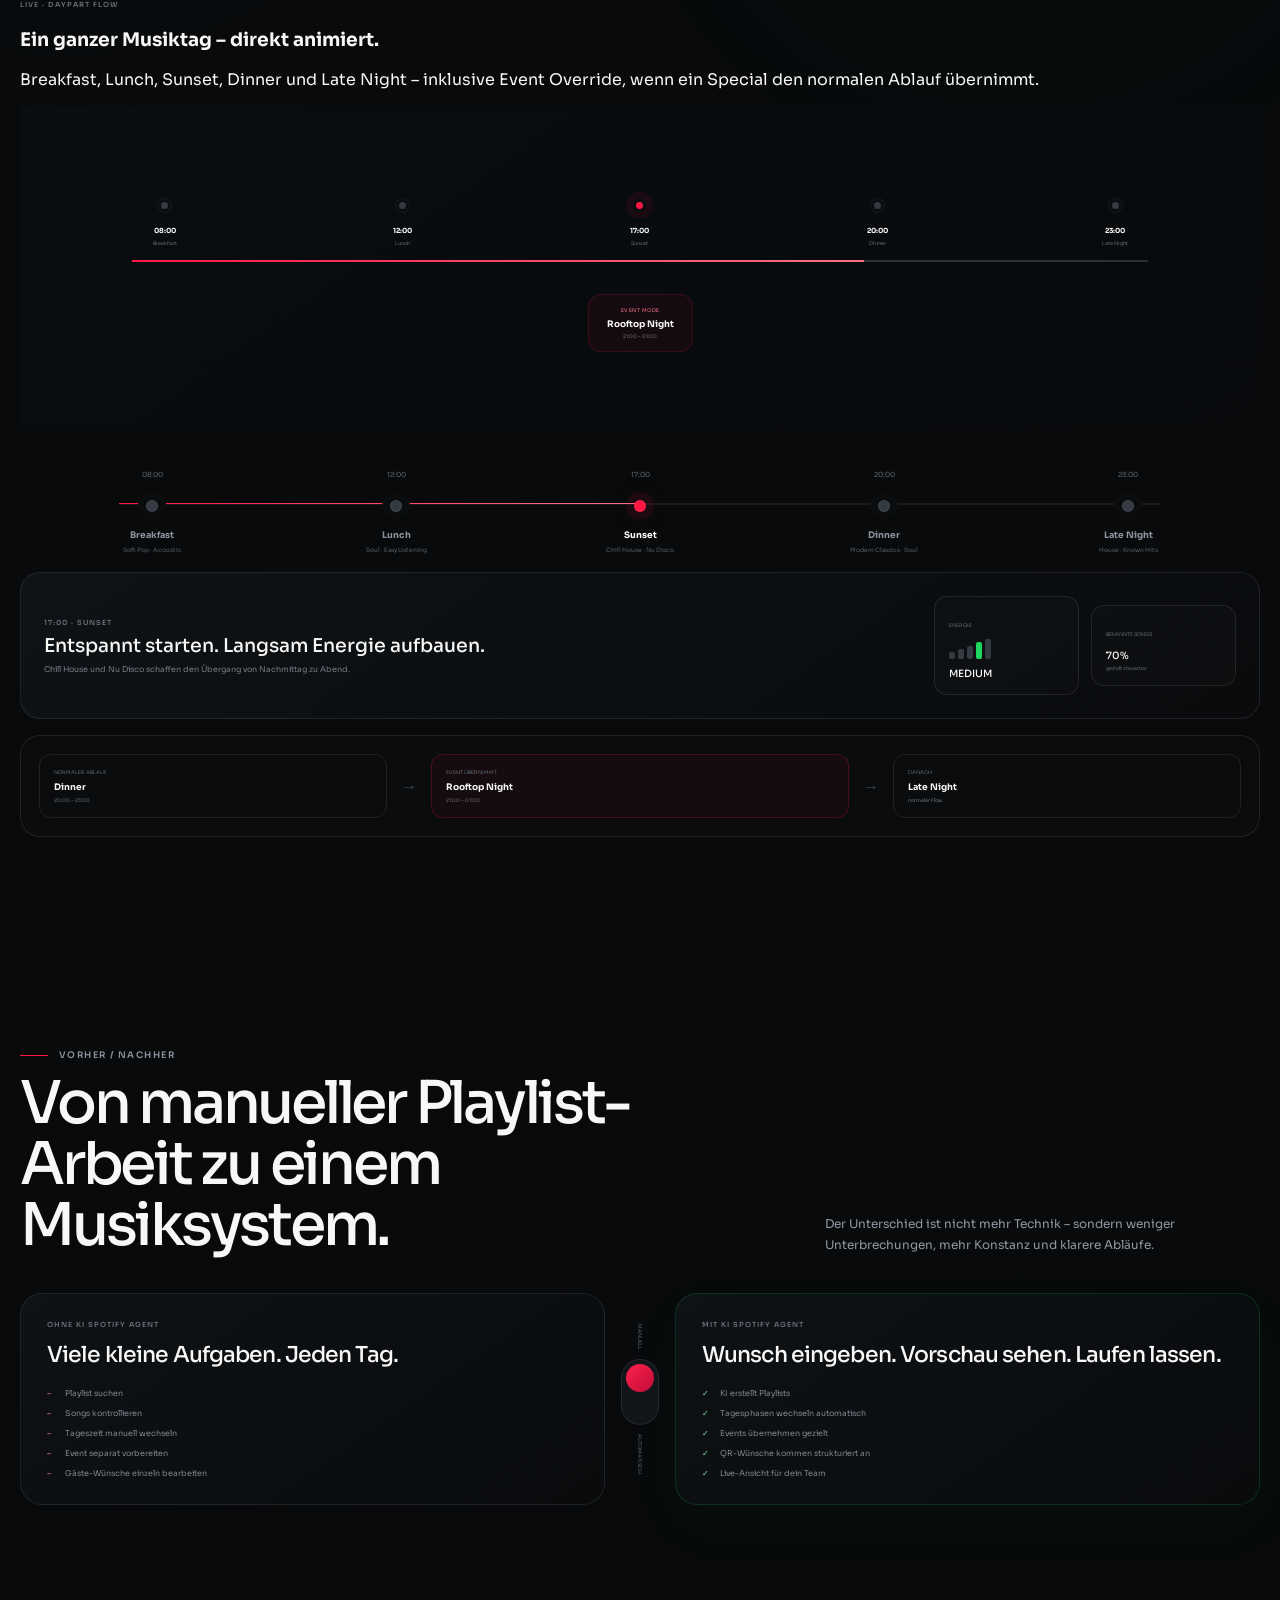
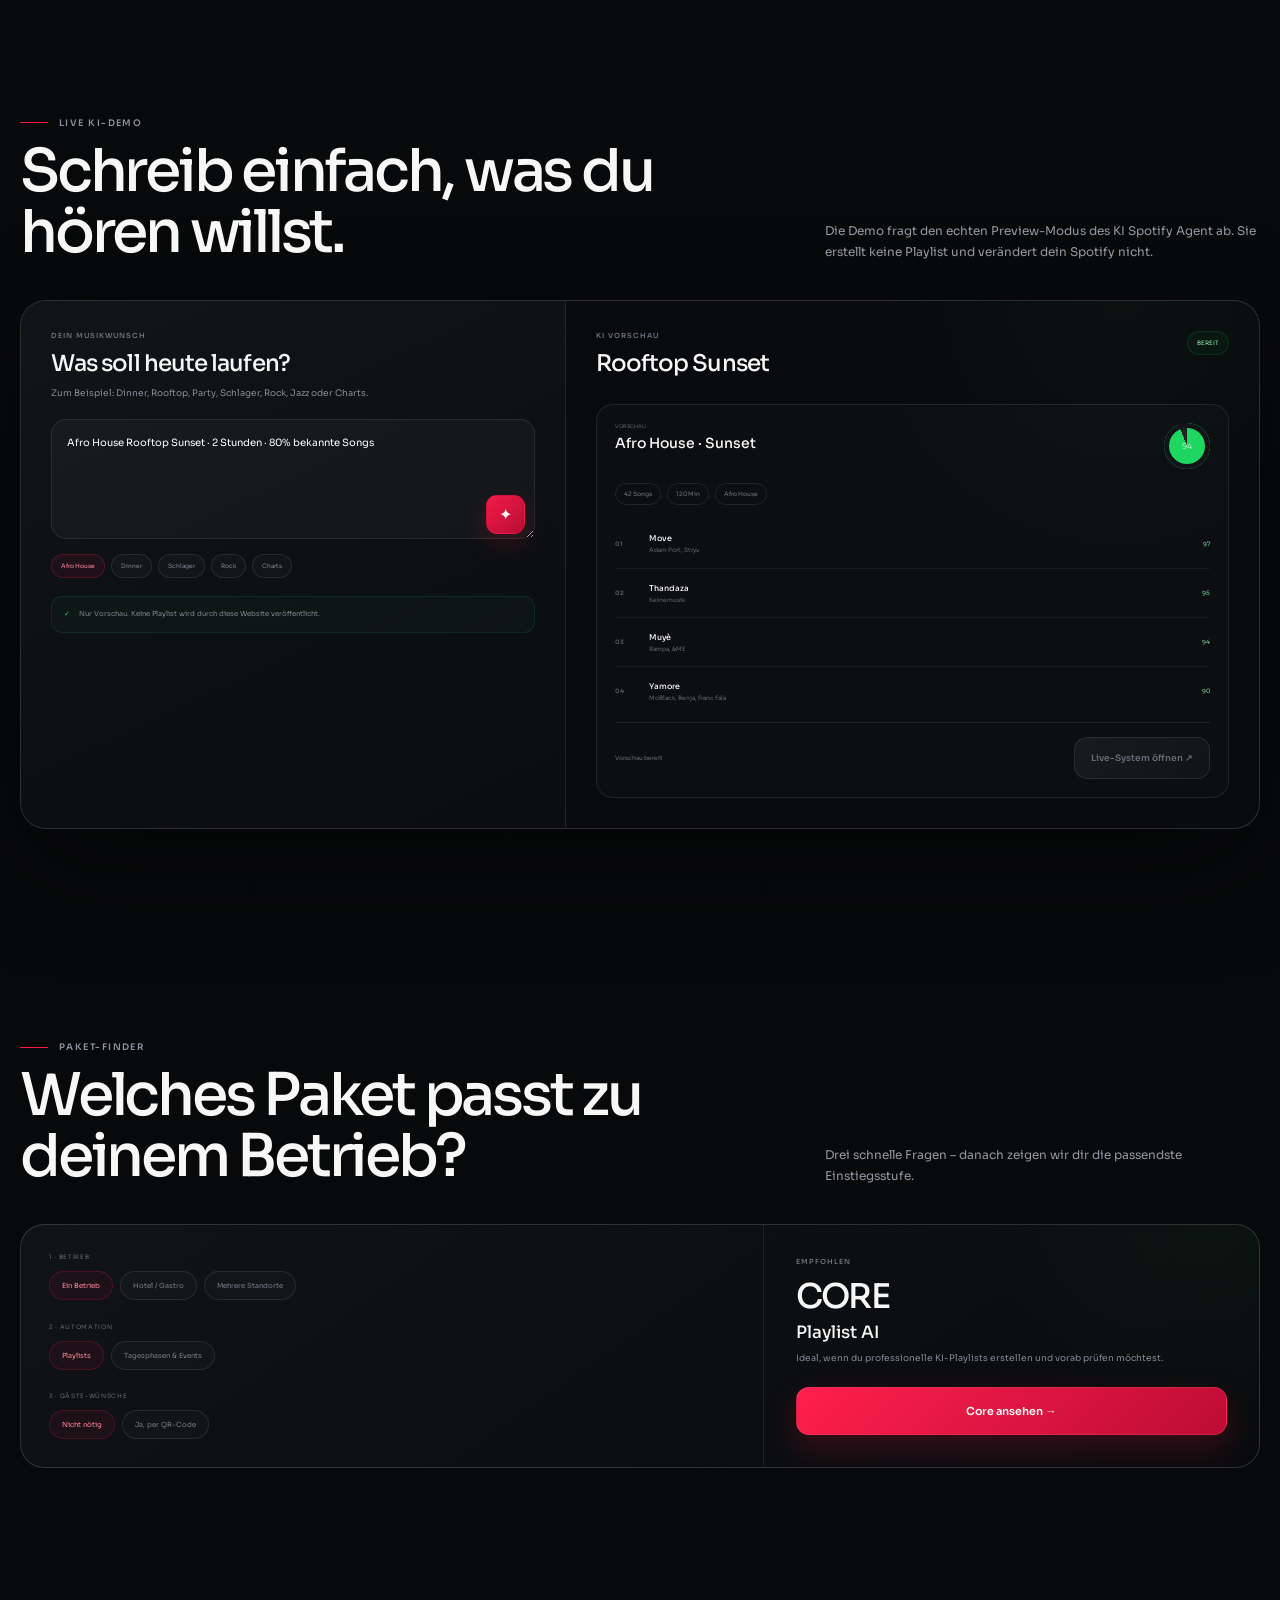
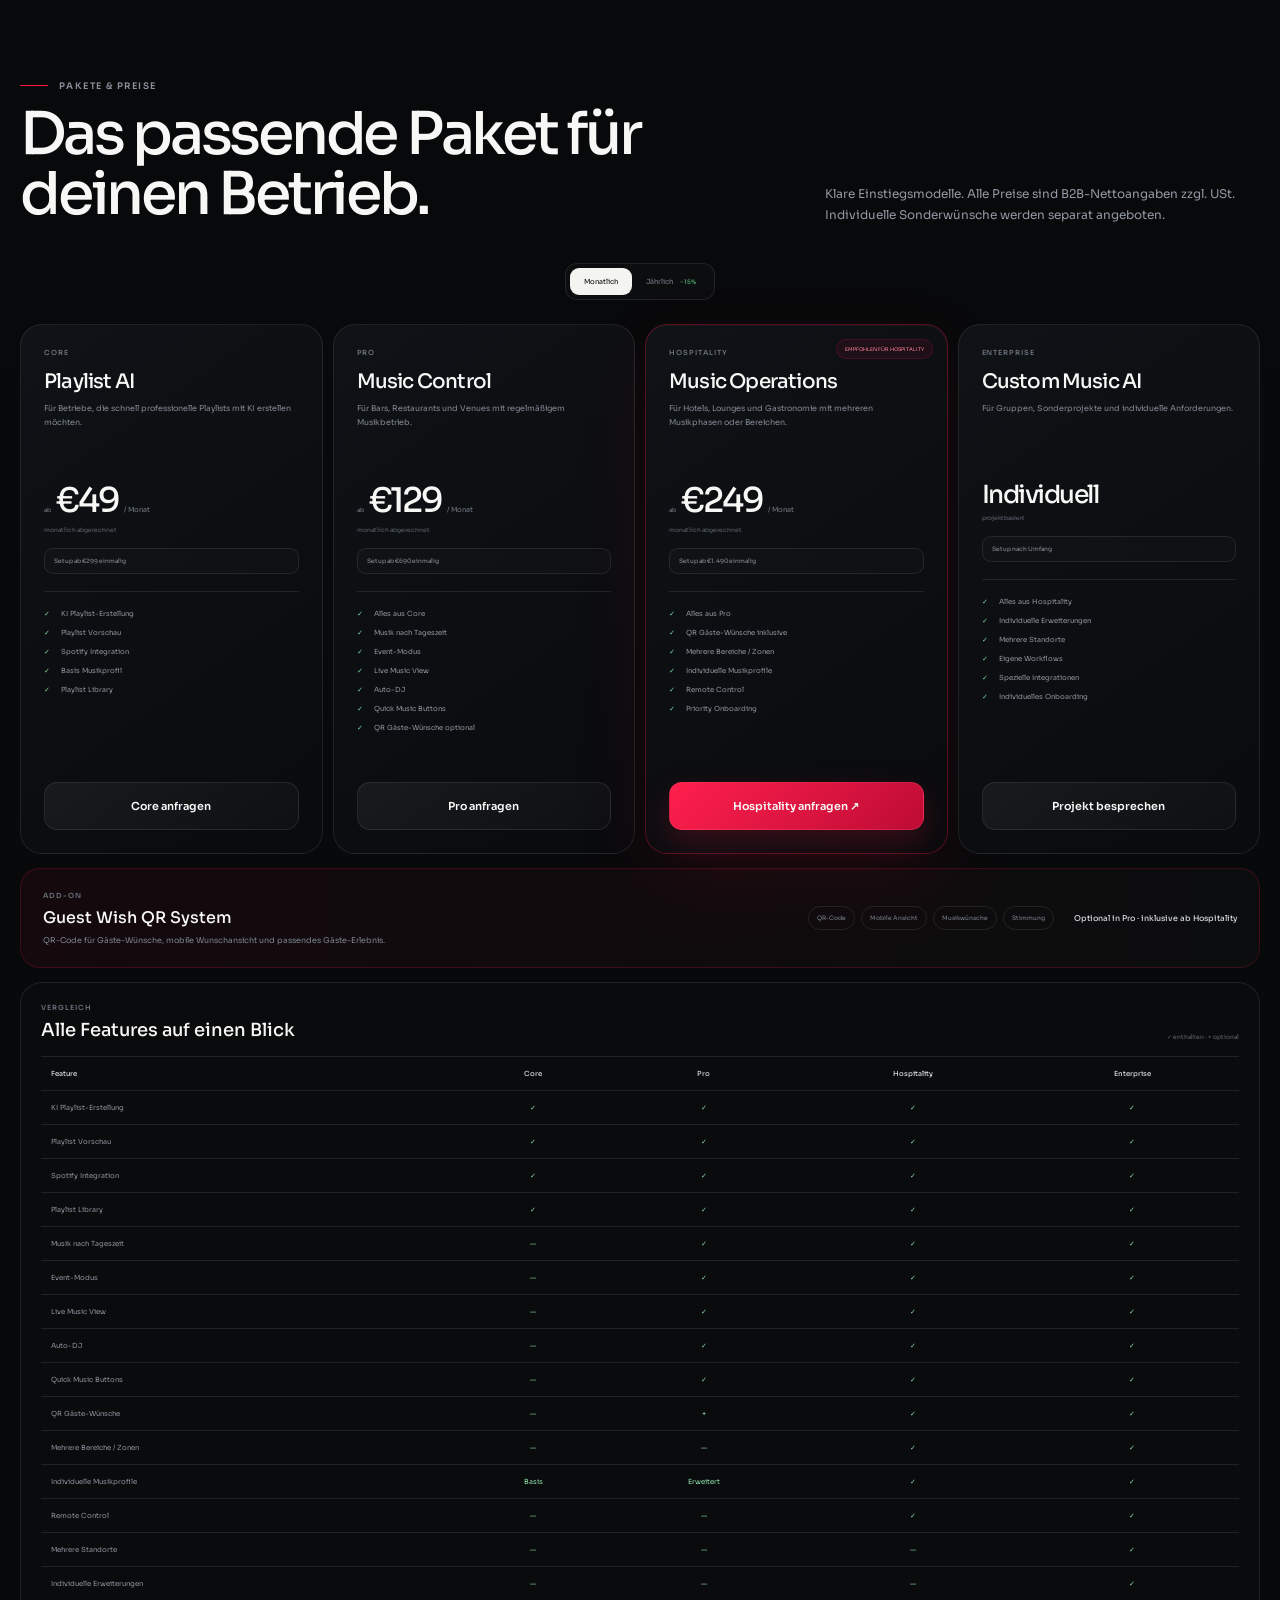
==== commit 3b8b0aa9: "Polish V6.9 native motion copy after video removal" ====
--- a/index.html
+++ b/index.html
@@ -70,7 +70,7 @@
 
   <div class="top-note">
     <div class="container top-note-inner">
-      <span><i></i> KI Spotify Agent V6</span>
+      <span><i></i> KI Spotify Agent V6.9</span>
       <p>Für Bars, Hotels, Restaurants & Events</p>
       <a href="#qr">Neu: Live Product Tour · QR Wishes · Timeline →</a>
     </div>
@@ -281,7 +281,7 @@
         <div class="motion-showcase-grid">
           <article class="motion-film motion-film-main reveal">
             <div class="motion-film-copy">
-              <span class="eyebrow">PRODUCT FLOW · 10 SEK.</span>
+              <span class="eyebrow">PRODUCT FLOW · LIVE MOTION</span>
               <h3>Vom Musikwunsch bis zur laufenden Musik.</h3>
               <p>Playlist, Dinner Mode und Gäste-Wunsch in einer einzigen verständlichen Produktansicht.</p>
               <div class="motion-tags"><span>Playlist AI</span><span>Live Music</span><span>Guest Wishes</span></div>
@@ -305,7 +305,7 @@
 
           <article class="motion-film reveal" data-delay="70">
             <div class="motion-film-copy">
-              <span class="eyebrow">QR GUEST WISH · 8 SEK.</span>
+              <span class="eyebrow">QR GUEST WISH · LIVE MOTION</span>
               <h3>Scannen → Wunsch → Bestätigung.</h3>
               <p>Der komplette Gäste-Flow, ohne dein Team zu unterbrechen.</p>
             </div>
@@ -323,7 +323,7 @@
 
           <article class="motion-film reveal" data-delay="120">
             <div class="motion-film-copy">
-              <span class="eyebrow">MUSIC TIMELINE · 10 SEK.</span>
+              <span class="eyebrow">MUSIC TIMELINE · LIVE MOTION</span>
               <h3>Ein Tag. Automatisch die passende Musik.</h3>
               <p>Breakfast, Lunch, Sunset, Dinner und Event Mode als klarer visueller Ablauf.</p>
             </div>
@@ -340,8 +340,8 @@
         </div>
 
         <div class="motion-note reveal">
-          <span><i></i> Video + native UI-Motion · kurz, leise und fokussiert.</span>
-          <span>Keine externen Video-Dienste · direkt vom AI Kitz Server</span>
+          <span><i></i> 100% native UI-Motion · ohne Video-Dateien.</span>
+          <span>Keine externe Video-Runtime · schnell auf Desktop & iPhone</span>
         </div>
       </div>
     </section>
--- a/styles.css
+++ b/styles.css
@@ -164,3 +164,24 @@
 .smart-loop-video{transition:opacity .25s ease}
 .smart-loop-video[data-user-paused="true"]{filter:saturate(.82)}
 @media(max-width:620px){.video-toggle{right:8px;bottom:8px;min-height:32px;padding:0 9px}.video-toggle span{display:none}}
+
+
+/* V6.9 · Native Motion Only · no video assets */
+.native-product-scene{min-height:360px;background:radial-gradient(circle at 78% 18%,rgba(255,23,68,.09),transparent 220px),linear-gradient(145deg,#0c0f13,#07090b);padding:20px;display:flex;flex-direction:column;justify-content:center}
+.native-product-top{display:flex;justify-content:space-between;align-items:center;color:#69727d;font-size:6px;margin-bottom:14px}.native-product-top>span{display:flex;align-items:center;gap:7px;color:#8fe6ac}.native-product-top i{width:6px;height:6px;border-radius:50%;background:var(--green);box-shadow:0 0 0 5px rgba(30,215,96,.07)}.native-product-top em{font-style:normal}
+.native-product-grid{display:grid;grid-template-columns:1fr 1fr;gap:10px}.native-product-prompt,.native-product-playlist,.native-product-toast{border:1px solid var(--line);border-radius:14px;background:rgba(255,255,255,.02);padding:14px}.native-product-prompt small{display:block;color:#5f6771;font-size:5px}.native-product-prompt strong{display:block;font-size:11px;line-height:1.45;margin-top:8px}
+.native-product-flow{grid-column:1/-1;display:flex;align-items:center;justify-content:space-between;gap:7px;border:1px solid var(--line);border-radius:12px;padding:10px}.native-product-flow i{font-style:normal;color:#4f5761;font-size:7px}.flow-step{border:1px solid var(--line);border-radius:999px;padding:7px 9px;color:#737b85;font-size:6px;animation:flowGlow 8s ease-in-out infinite}.flow-step:nth-of-type(2){animation-delay:2s}.flow-step:nth-of-type(3){animation-delay:4s}.flow-step:nth-of-type(4){animation-delay:6s}.flow-step.active{border-color:rgba(255,23,68,.22);background:rgba(255,23,68,.06)}
+.native-product-playlist{display:grid;gap:7px}.native-product-playlist>div{display:grid;grid-template-columns:18px 1fr auto;gap:8px;align-items:center;border-top:1px solid rgba(255,255,255,.05);padding-top:7px}.native-product-playlist>div:first-child{border-top:0;padding-top:0}.native-product-playlist b{color:#555d67;font-size:5px}.native-product-playlist strong{display:block;font-size:7px}.native-product-playlist small{display:block;color:#5e6670;font-size:5px;margin-top:2px}.native-product-playlist em{font-style:normal;color:#82dfa1;font-size:7px}
+.native-product-toast{display:flex;align-items:center;gap:10px;animation:nativeToast 4.6s ease-in-out infinite}.native-product-toast>i{width:32px;height:32px;border-radius:10px;display:grid;place-items:center;background:rgba(255,23,68,.06);border:1px solid rgba(255,23,68,.12);font-style:normal;color:#ff718d}.native-product-toast small{display:block;color:#626a74;font-size:5px}.native-product-toast strong{display:block;font-size:8px;margin-top:4px}
+
+.qr-native-stage{min-height:330px;display:flex;align-items:center;justify-content:center;gap:16px;padding:24px;background:radial-gradient(circle at 50% 40%,rgba(255,23,68,.06),transparent 230px),#080a0c}
+.qr-scan-panel{text-align:center}.qr-scan-card{position:relative;width:118px;height:118px;border-radius:14px;background:#fff;padding:10px;overflow:hidden}.qr-scan-card img{width:100%;height:100%;object-fit:contain}.qr-scan-line{position:absolute;left:8px;right:8px;height:2px;background:var(--red);box-shadow:0 0 12px rgba(255,23,68,.7);animation:scanQr 2.2s ease-in-out infinite}.qr-scan-panel>small{display:block;color:#646c76;font-size:5px;margin-top:10px}
+.qr-native-arrow{color:#4e5660;font-size:15px;animation:motionArrow 2.2s ease-in-out infinite}
+.qr-native-phone{width:160px;min-height:218px;border:1px solid rgba(255,255,255,.13);border-radius:24px;background:linear-gradient(160deg,#151a20,#0b0e11);padding:25px 14px 14px;position:relative;box-shadow:0 18px 50px rgba(0,0,0,.35);animation:motionPhone 4.4s ease-in-out infinite}.qr-phone-notch{position:absolute;top:8px;left:50%;width:48px;height:7px;border-radius:999px;background:#050607;transform:translateX(-50%)}.qr-native-phone>small{display:block;color:#6f7883;font-size:6px;margin-top:12px}.qr-native-phone>strong{display:block;margin-top:11px;font-size:10px}.qr-native-chips{display:flex;gap:5px;flex-wrap:wrap;margin-top:12px}.qr-native-chips span{border:1px solid var(--line);border-radius:999px;padding:5px 7px;color:#7f8791;font-size:5px}.qr-native-phone>em{position:absolute;left:14px;right:14px;bottom:16px;border-radius:9px;background:linear-gradient(135deg,#ff204e,#bd0d35);padding:9px 8px;text-align:center;font-style:normal;font-size:6px;font-weight:600}
+.qr-native-success{min-width:150px;border:1px solid rgba(30,215,96,.12);background:rgba(30,215,96,.035);border-radius:15px;padding:18px;animation:motionAccepted 4.4s ease-in-out infinite}.qr-native-success i{width:30px;height:30px;border-radius:50%;display:grid;place-items:center;background:rgba(30,215,96,.08);color:#8ee9ae;font-style:normal}.qr-native-success strong{display:block;font-size:8px;margin-top:12px}.qr-native-success small{display:block;color:#66707a;font-size:6px;margin-top:4px}
+
+.daypart-native-stage{position:relative;min-height:320px;background:linear-gradient(145deg,#0a0d10,#07090b);padding:52px 30px 34px;display:flex;flex-direction:column;justify-content:center}.daypart-native-track{position:absolute;left:9%;right:9%;top:48%;height:2px;background:#2a3037}.daypart-native-track span{display:block;height:100%;width:72%;background:linear-gradient(90deg,var(--red),#ff6f8a);animation:timelineSweep 7s ease-in-out infinite}.daypart-native-points{display:grid;grid-template-columns:repeat(5,1fr);gap:8px;position:relative;z-index:2}.daypart-native-points>div{text-align:center}.daypart-native-points i{display:block;width:13px;height:13px;border-radius:50%;background:#333a42;border:3px solid #0a0d10;box-shadow:0 0 0 1px rgba(255,255,255,.06);margin:0 auto 14px}.daypart-native-points .active i{background:var(--red);box-shadow:0 0 0 7px rgba(255,23,68,.07)}.daypart-native-points b{display:block;font-size:7px}.daypart-native-points small{display:block;color:#626a74;font-size:5px;margin-top:5px}.daypart-native-event{align-self:center;margin-top:48px;border:1px solid rgba(255,23,68,.16);background:rgba(255,23,68,.055);border-radius:13px;padding:12px 18px;text-align:center;animation:eventPulse 3.4s ease-in-out infinite}.daypart-native-event span{display:block;color:#ff7991;font-size:5px;letter-spacing:.1em}.daypart-native-event strong{display:block;font-size:9px;margin-top:5px}.daypart-native-event small{display:block;color:#69717b;font-size:5px;margin-top:3px}
+
+@keyframes scanQr{0%,100%{top:10px}50%{top:104px}}@keyframes flowGlow{0%,100%{border-color:var(--line);background:transparent;color:#737b85}15%,32%{border-color:rgba(255,23,68,.25);background:rgba(255,23,68,.07);color:#fff}}@keyframes nativeToast{0%,18%{opacity:.35;transform:translateY(8px)}35%,82%{opacity:1;transform:none}100%{opacity:.55;transform:translateY(-5px)}}@keyframes timelineSweep{0%{width:4%}55%{width:72%}100%{width:100%}}
+@media(max-width:820px){.native-product-grid{grid-template-columns:1fr}.native-product-flow{overflow:auto;justify-content:flex-start}.qr-native-stage{gap:10px;flex-wrap:wrap}.qr-native-arrow{display:none}.qr-native-success{min-width:130px}}
+@media(max-width:620px){.native-product-scene{min-height:320px;padding:15px}.qr-native-stage{min-height:300px;padding:18px 12px}.qr-scan-card{width:92px;height:92px}.qr-native-phone{width:138px;min-height:198px}.qr-native-success{width:100%;text-align:center}.qr-native-success i{margin:auto}.daypart-native-stage{min-height:260px;padding:40px 12px 24px}.daypart-native-event{margin-top:40px}}
